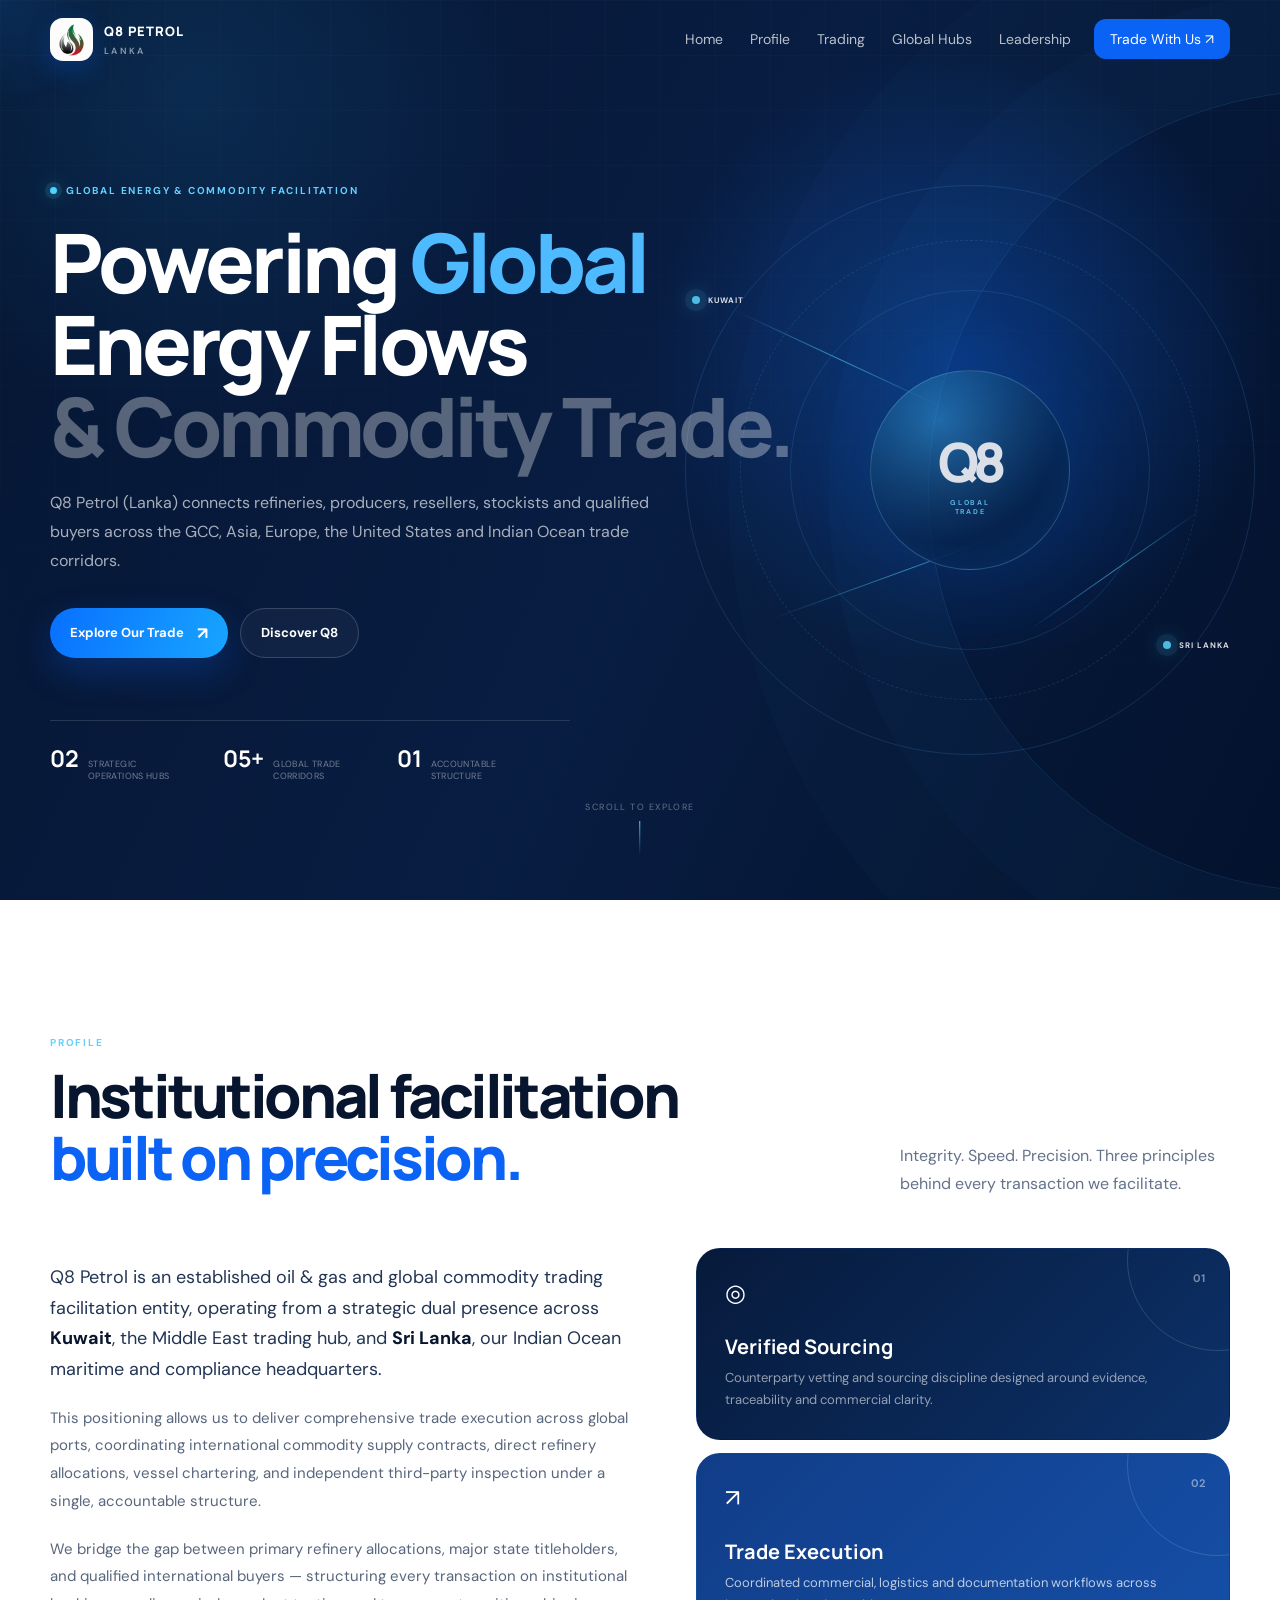
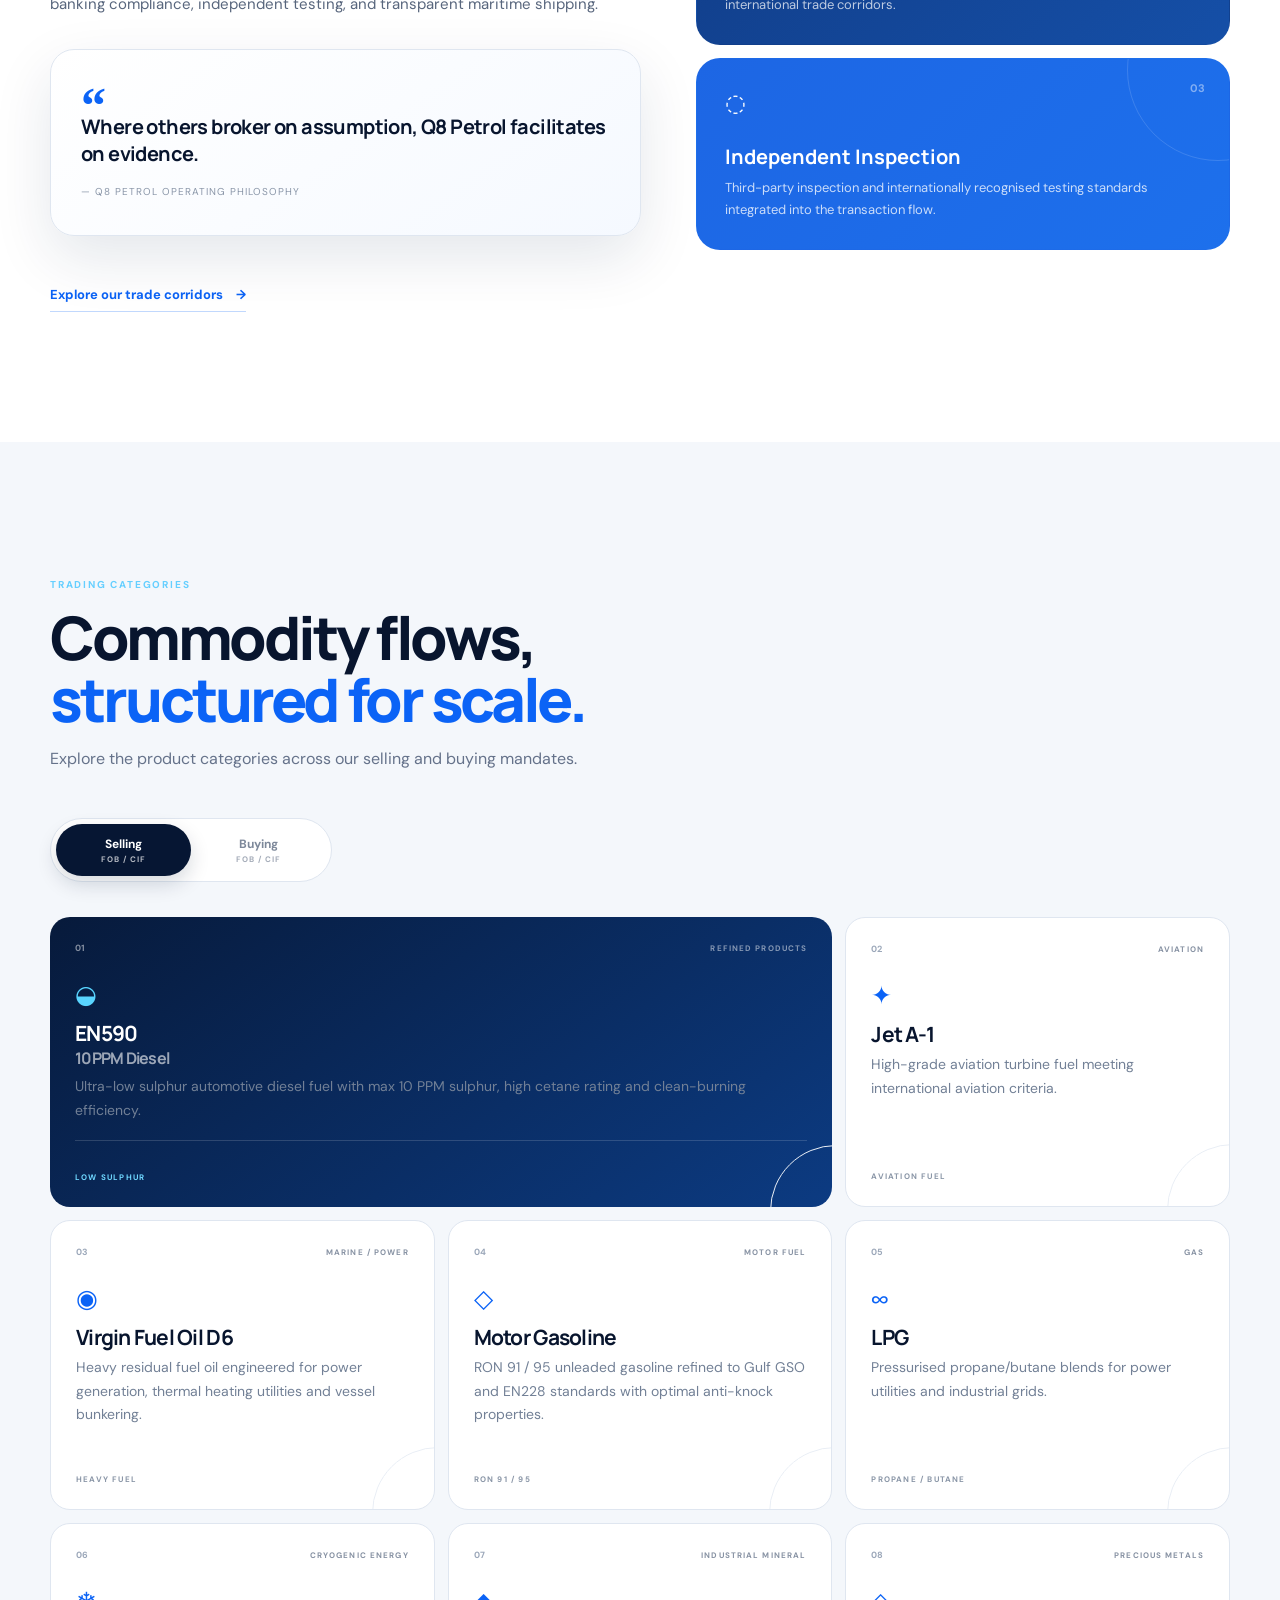
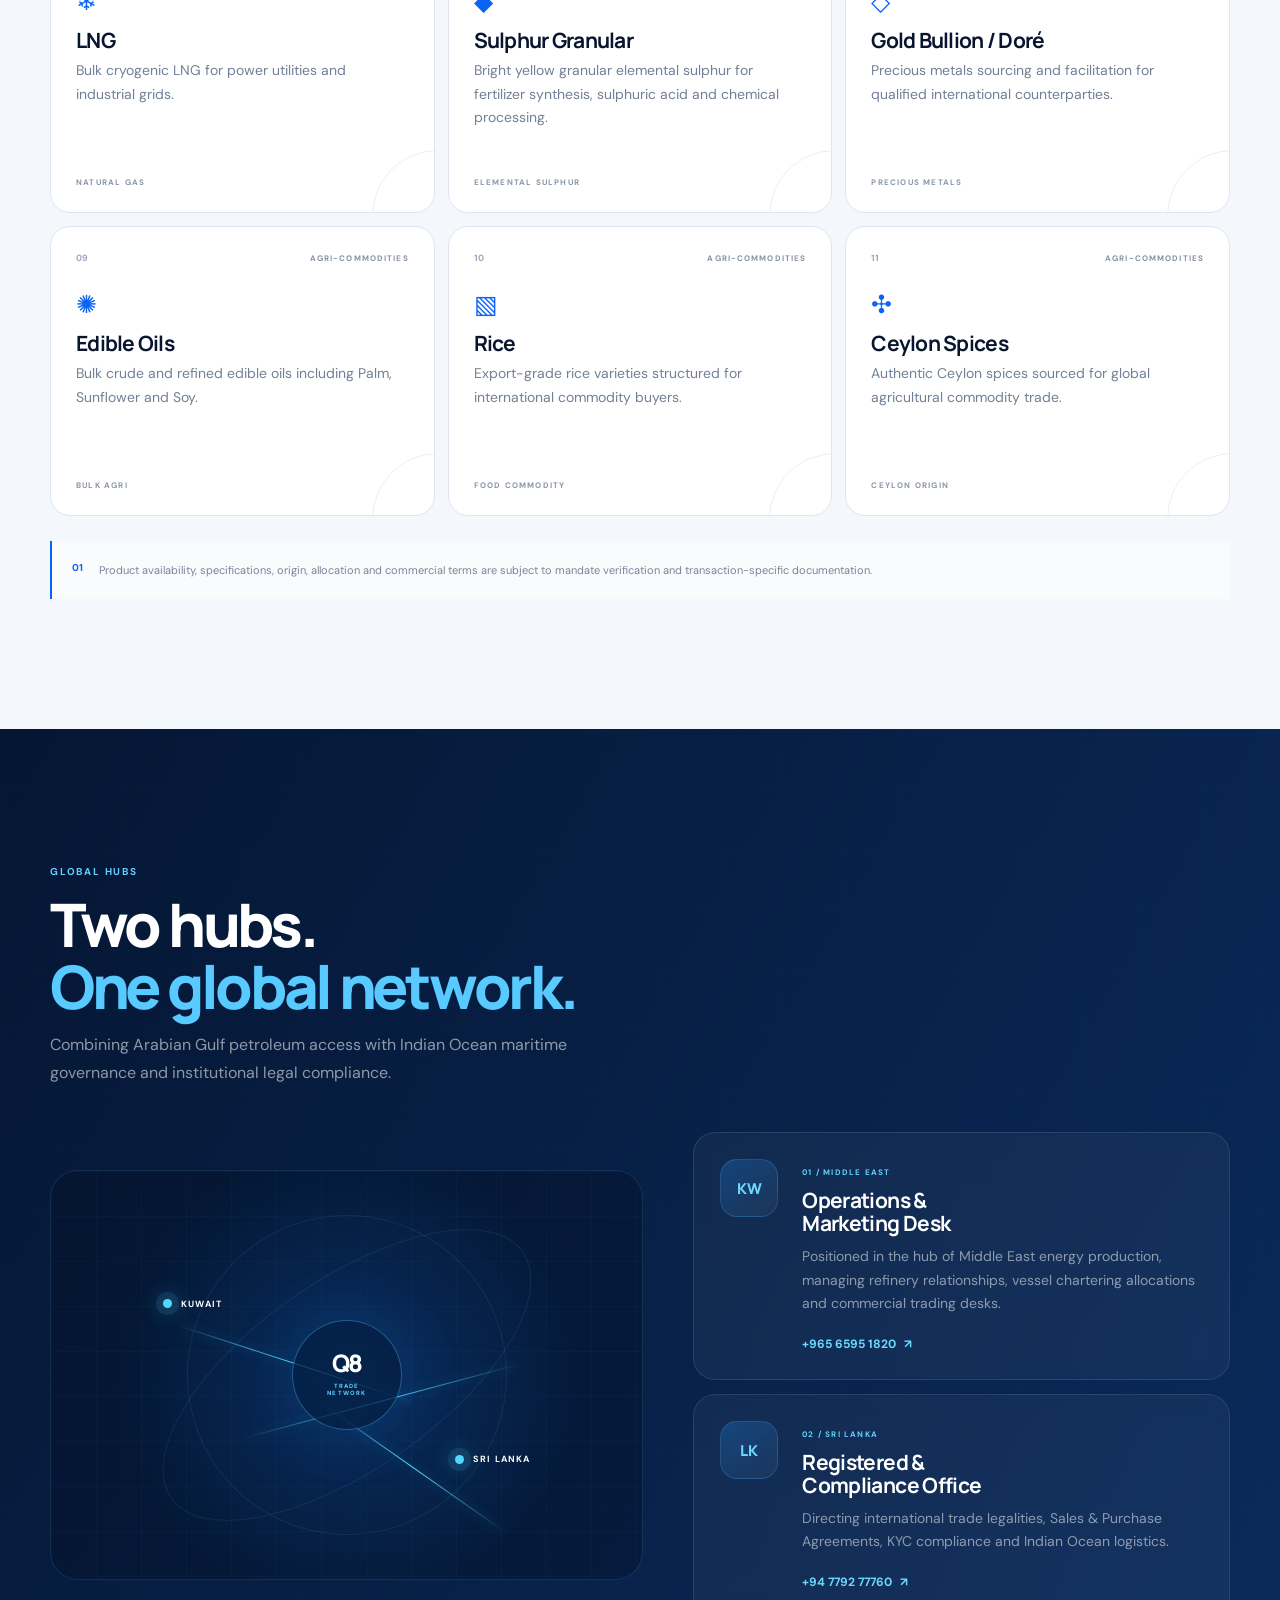
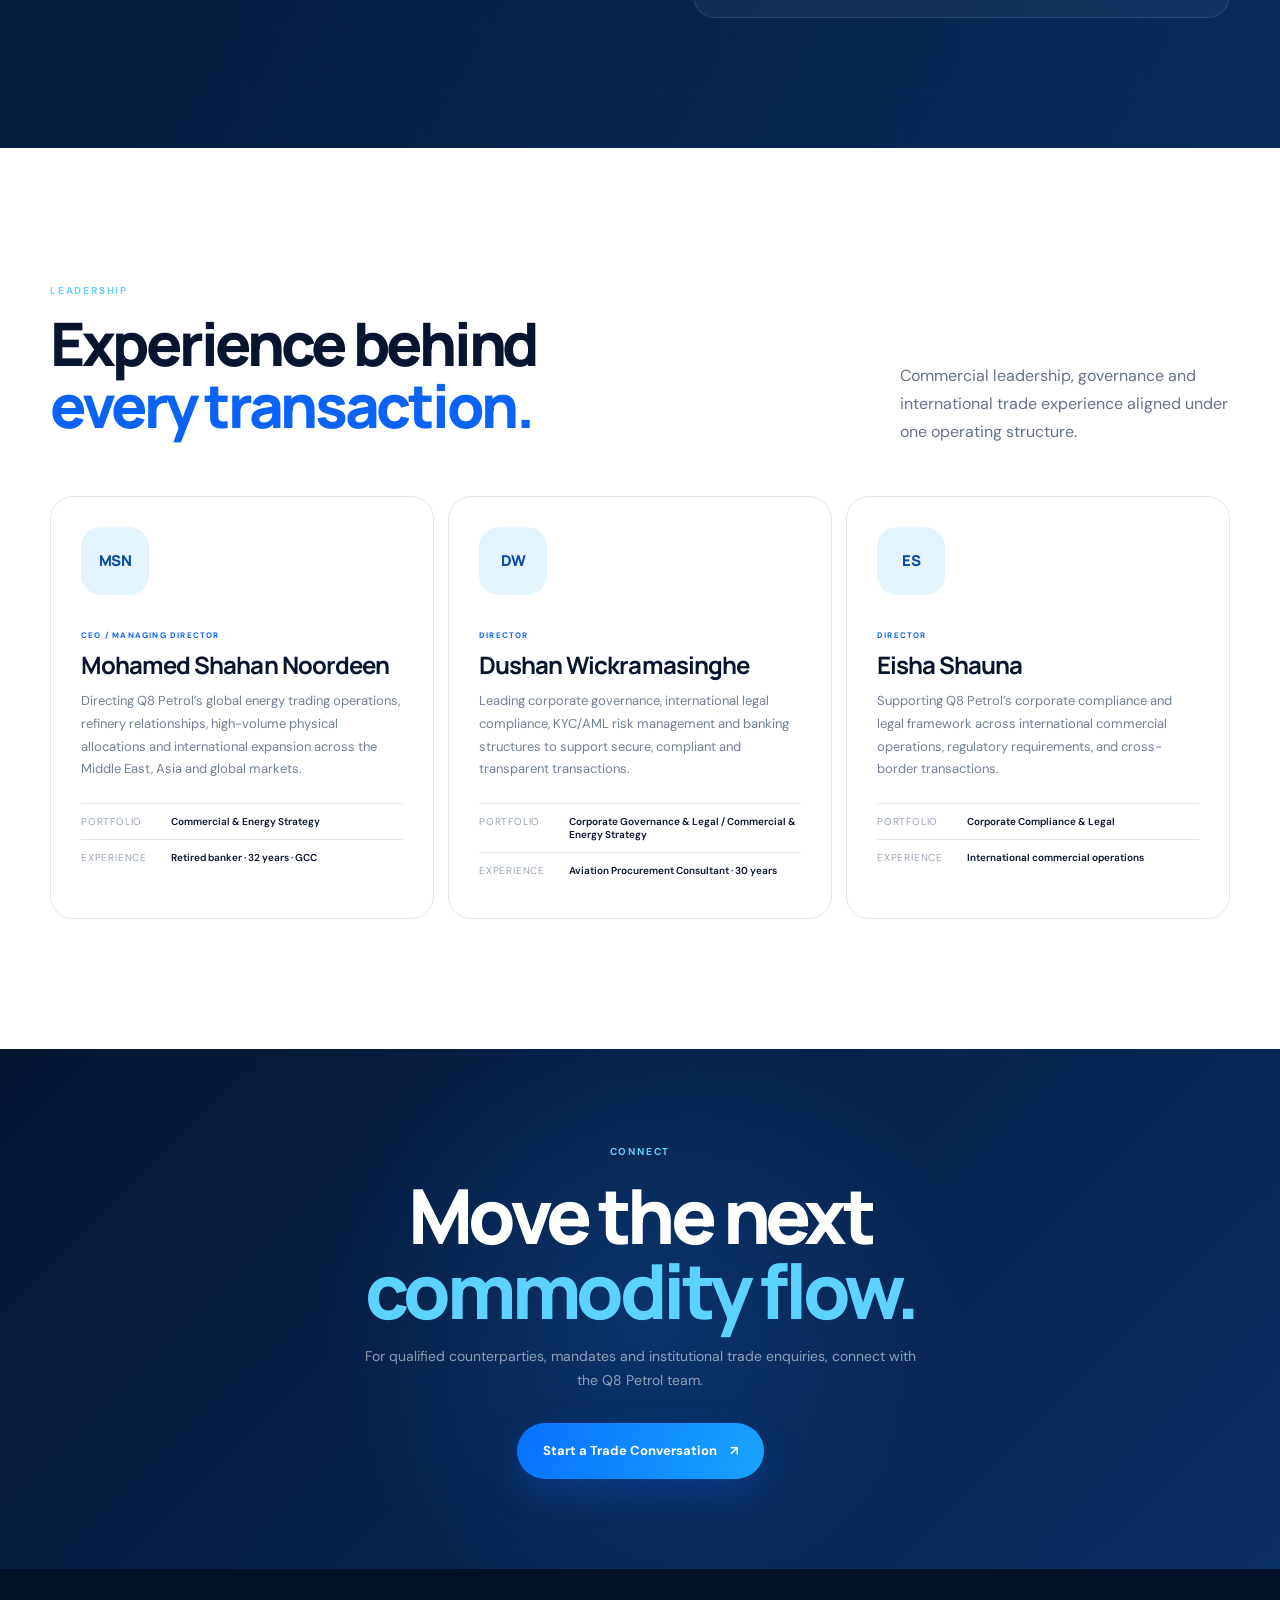
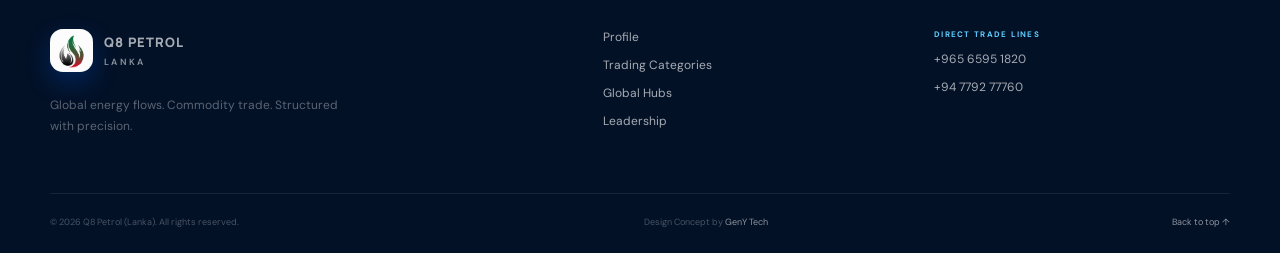
==== index.html @ e758cae4 "color changed to red, green and black" ====
<!doctype html>
<html lang="en">
  <head>
    <meta charset="UTF-8" />
    <meta name="viewport" content="width=device-width, initial-scale=1.0" />
    <meta name="theme-color" content="#071a3b" />
    <meta
      name="description"
      content="Q8 Petrol (Lanka) — global energy flows and commodity trade facilitation across the GCC, Asia, Europe, the United States and Indian Ocean trade corridors by GenY Tech Sri Lanka."
    />
    <title>Q8 Petrol (Lanka) | Global Energy & Commodity Trade</title>

    <link rel="icon" href="assets/favicon.svg" type="image/svg+xml" />
    <link rel="preconnect" href="https://fonts.googleapis.com" />
    <link rel="preconnect" href="https://fonts.gstatic.com" crossorigin />
    <link
      href="https://fonts.googleapis.com/css2?family=DM+Sans:wght@400;500;600;700&family=Manrope:wght@500;600;700;800&display=swap"
      rel="stylesheet"
    />

    <link rel="stylesheet" href="css/styles.css" />
  </head>

  <body>
    <div class="site-loader" aria-hidden="true">
      <div class="loader-mark">
        <span>Q8</span>
        <i></i>
      </div>
    </div>

    <div class="cursor-glow" aria-hidden="true"></div>
    <div class="scroll-progress" aria-hidden="true"></div>

    <header class="site-header" id="top">
      <div class="container nav-wrap">
        <a class="brand" href="#home" aria-label="Q8 Petrol home">
          <span class="brand-mark">
            <img src="assets/logo.png" alt="Q8 Petrol" />
          </span>

          <span class="brand-copy">
            <strong>Q8 PETROL</strong>
            <small>LANKA</small>
          </span>
        </a>

        <button
          class="nav-toggle"
          type="button"
          aria-label="Open navigation"
          aria-expanded="false"
        >
          <span></span><span></span><span></span>
        </button>

        <nav class="main-nav" aria-label="Primary navigation">
          <a href="#home">Home</a>
          <a href="#profile">Profile</a>
          <a href="#trading">Trading</a>
          <a href="#hubs">Global Hubs</a>
          <a href="#leadership">Leadership</a>
          <a class="nav-cta" href="#contact">Trade With Us <span>↗</span></a>
        </nav>
      </div>
    </header>

    <main>
      <!-- HERO -->
      <section class="hero section-dark" id="home">
        <div class="hero-grid"></div>
        <div class="hero-orb orb-one"></div>
        <div class="hero-orb orb-two"></div>

        <div class="container hero-content">
          <div class="eyebrow reveal">
            <span class="pulse-dot"></span>
            GLOBAL ENERGY & COMMODITY FACILITATION
          </div>

          <h1 class="hero-title reveal">
            Powering <span>Global</span><br />
            Energy Flows<br />
            <em>&amp; Commodity Trade.</em>
          </h1>

          <p class="hero-text reveal">
            Q8 Petrol (Lanka) connects refineries, producers, resellers,
            stockists and qualified buyers across the GCC, Asia, Europe, the
            United States and Indian Ocean trade corridors.
          </p>

          <div class="hero-actions reveal">
            <a href="#trading" class="btn btn-primary">
              Explore Our Trade
              <span class="btn-icon">↗</span>
            </a>
            <a href="#profile" class="btn btn-ghost">Discover Q8</a>
          </div>

          <div class="hero-metrics reveal">
            <div>
              <strong>02</strong>
              <span>Strategic<br />Operations Hubs</span>
            </div>
            <div>
              <strong>05+</strong>
              <span>Global Trade<br />Corridors</span>
            </div>
            <div>
              <strong>01</strong>
              <span>Accountable<br />Structure</span>
            </div>
          </div>
        </div>

        <div class="hero-visual" aria-hidden="true">
          <div class="energy-ring ring-a"></div>
          <div class="energy-ring ring-b"></div>
          <div class="energy-ring ring-c"></div>
          <div class="world-node node-kuwait"><span></span><b>KUWAIT</b></div>
          <div class="world-node node-lanka"><span></span><b>SRI LANKA</b></div>
          <div class="route-line route-one"></div>
          <div class="route-line route-two"></div>
          <div class="route-line route-three"></div>
          <div class="hero-core">
            <span>Q8</span>
            <small>GLOBAL<br />TRADE</small>
          </div>
        </div>

        <div class="hero-scroll">
          <span>Scroll to explore</span>
          <i></i>
        </div>
      </section>

      <!-- PROFILE -->
      <section class="profile section-light" id="profile">
        <div class="container">
          <div class="section-heading split-heading reveal">
            <div>
              <span class="section-kicker">PROFILE</span>
              <h2>
                Institutional facilitation<br /><span>built on precision.</span>
              </h2>
            </div>
            <p>
              Integrity. Speed. Precision. Three principles behind every
              transaction we facilitate.
            </p>
          </div>

          <div class="profile-layout">
            <div class="profile-copy reveal">
              <p class="lead-copy">
                Q8 Petrol is an established oil &amp; gas and global commodity
                trading facilitation entity, operating from a strategic dual
                presence across <strong>Kuwait</strong>, the Middle East trading
                hub, and <strong>Sri Lanka</strong>, our Indian Ocean maritime
                and compliance headquarters.
              </p>

              <p>
                This positioning allows us to deliver comprehensive trade
                execution across global ports, coordinating international
                commodity supply contracts, direct refinery allocations, vessel
                chartering, and independent third-party inspection under a
                single, accountable structure.
              </p>

              <p>
                We bridge the gap between primary refinery allocations, major
                state titleholders, and qualified international buyers —
                structuring every transaction on institutional banking
                compliance, independent testing, and transparent maritime
                shipping.
              </p>

              <div class="quote-card">
                <span class="quote-mark">“</span>
                <p>
                  Where others broker on assumption, Q8 Petrol facilitates on
                  evidence.
                </p>
                <small>— Q8 Petrol operating philosophy</small>
              </div>
            </div>

            <div class="profile-stack reveal">
              <div class="stack-card card-dark">
                <span class="stack-number">01</span>
                <div class="stack-icon">◎</div>
                <h3>Verified Sourcing</h3>
                <p>
                  Counterparty vetting and sourcing discipline designed around
                  evidence, traceability and commercial clarity.
                </p>
              </div>
              <div class="stack-card card-blue">
                <span class="stack-number">02</span>
                <div class="stack-icon">↗</div>
                <h3>Trade Execution</h3>
                <p>
                  Coordinated commercial, logistics and documentation workflows
                  across international trade corridors.
                </p>
              </div>
              <div class="stack-card card-blue-light">
                <span class="stack-number">03</span>
                <div class="stack-icon">◌</div>
                <h3>Independent Inspection</h3>
                <p>
                  Third-party inspection and internationally recognised testing
                  standards integrated into the transaction flow.
                </p>
              </div>
            </div>
          </div>

          <a href="#hubs" class="text-link reveal"
            >Explore our trade corridors <span>→</span></a
          >
        </div>
      </section>

      <!-- TRADING -->
      <section class="trading section-soft" id="trading">
        <div class="container">
          <div class="section-heading reveal">
            <span class="section-kicker">TRADING CATEGORIES</span>
            <h2>Commodity flows,<br /><span>structured for scale.</span></h2>
            <p>
              Explore the product categories across our selling and buying
              mandates.
            </p>
          </div>

          <div
            class="trade-switcher reveal"
            role="tablist"
            aria-label="Trading direction"
          >
            <button
              class="trade-tab active"
              data-tab="selling"
              role="tab"
              aria-selected="true"
            >
              Selling <span>FOB / CIF</span>
            </button>
            <button
              class="trade-tab"
              data-tab="buying"
              role="tab"
              aria-selected="false"
            >
              Buying <span>FOB / CIF</span>
            </button>
          </div>

          <div class="trade-panel active" id="selling" role="tabpanel">
            <div class="category-grid">
              <article class="commodity-card featured-card reveal">
                <div class="card-top">
                  <span class="commodity-index">01</span>
                  <span class="commodity-type">REFINED PRODUCTS</span>
                </div>
                <div class="commodity-symbol fuel-symbol">◒</div>
                <h3>EN590<br /><span>10PPM Diesel</span></h3>
                <p>
                  Ultra-low sulphur automotive diesel fuel with max 10 PPM
                  sulphur, high cetane rating and clean-burning efficiency.
                </p>
                <div class="card-line"></div>
                <span class="spec-tag">LOW SULPHUR</span>
              </article>

              <article class="commodity-card reveal">
                <div class="card-top">
                  <span class="commodity-index">02</span
                  ><span class="commodity-type">AVIATION</span>
                </div>
                <div class="commodity-symbol">✦</div>
                <h3>Jet A-1</h3>
                <p>
                  High-grade aviation turbine fuel meeting international
                  aviation criteria.
                </p>
                <span class="spec-tag">AVIATION FUEL</span>
              </article>

              <article class="commodity-card reveal">
                <div class="card-top">
                  <span class="commodity-index">03</span
                  ><span class="commodity-type">MARINE / POWER</span>
                </div>
                <div class="commodity-symbol">◉</div>
                <h3>Virgin Fuel Oil D6</h3>
                <p>
                  Heavy residual fuel oil engineered for power generation,
                  thermal heating utilities and vessel bunkering.
                </p>
                <span class="spec-tag">HEAVY FUEL</span>
              </article>

              <article class="commodity-card reveal">
                <div class="card-top">
                  <span class="commodity-index">04</span
                  ><span class="commodity-type">MOTOR FUEL</span>
                </div>
                <div class="commodity-symbol">◇</div>
                <h3>Motor Gasoline</h3>
                <p>
                  RON 91 / 95 unleaded gasoline refined to Gulf GSO and EN228
                  standards with optimal anti-knock properties.
                </p>
                <span class="spec-tag">RON 91 / 95</span>
              </article>

              <article class="commodity-card reveal">
                <div class="card-top">
                  <span class="commodity-index">05</span
                  ><span class="commodity-type">GAS</span>
                </div>
                <div class="commodity-symbol">∞</div>
                <h3>LPG</h3>
                <p>
                  Pressurised propane/butane blends for power utilities and
                  industrial grids.
                </p>
                <span class="spec-tag">PROPANE / BUTANE</span>
              </article>

              <article class="commodity-card reveal">
                <div class="card-top">
                  <span class="commodity-index">06</span
                  ><span class="commodity-type">CRYOGENIC ENERGY</span>
                </div>
                <div class="commodity-symbol">❄</div>
                <h3>LNG</h3>
                <p>
                  Bulk cryogenic LNG for power utilities and industrial grids.
                </p>
                <span class="spec-tag">NATURAL GAS</span>
              </article>

              <article class="commodity-card reveal">
                <div class="card-top">
                  <span class="commodity-index">07</span
                  ><span class="commodity-type">INDUSTRIAL MINERAL</span>
                </div>
                <div class="commodity-symbol">◆</div>
                <h3>Sulphur Granular</h3>
                <p>
                  Bright yellow granular elemental sulphur for fertilizer
                  synthesis, sulphuric acid and chemical processing.
                </p>
                <span class="spec-tag">ELEMENTAL SULPHUR</span>
              </article>

              <article class="commodity-card reveal">
                <div class="card-top">
                  <span class="commodity-index">08</span
                  ><span class="commodity-type">PRECIOUS METALS</span>
                </div>
                <div class="commodity-symbol">◇</div>
                <h3>Gold Bullion / Doré</h3>
                <p>
                  Precious metals sourcing and facilitation for qualified
                  international counterparties.
                </p>
                <span class="spec-tag">PRECIOUS METALS</span>
              </article>

              <article class="commodity-card reveal">
                <div class="card-top">
                  <span class="commodity-index">09</span
                  ><span class="commodity-type">AGRI-COMMODITIES</span>
                </div>
                <div class="commodity-symbol">✺</div>
                <h3>Edible Oils</h3>
                <p>
                  Bulk crude and refined edible oils including Palm, Sunflower
                  and Soy.
                </p>
                <span class="spec-tag">BULK AGRI</span>
              </article>

              <article class="commodity-card reveal">
                <div class="card-top">
                  <span class="commodity-index">10</span
                  ><span class="commodity-type">AGRI-COMMODITIES</span>
                </div>
                <div class="commodity-symbol">▧</div>
                <h3>Rice</h3>
                <p>
                  Export-grade rice varieties structured for international
                  commodity buyers.
                </p>
                <span class="spec-tag">FOOD COMMODITY</span>
              </article>

              <article class="commodity-card reveal">
                <div class="card-top">
                  <span class="commodity-index">11</span
                  ><span class="commodity-type">AGRI-COMMODITIES</span>
                </div>
                <div class="commodity-symbol">✣</div>
                <h3>Ceylon Spices</h3>
                <p>
                  Authentic Ceylon spices sourced for global agricultural
                  commodity trade.
                </p>
                <span class="spec-tag">CEYLON ORIGIN</span>
              </article>
            </div>
          </div>

          <div class="trade-panel" id="buying" role="tabpanel">
            <div class="buying-grid">
              <article class="buy-item reveal">
                <span>01</span><strong>Crude Oil</strong
                ><small>FOB / CIF</small>
              </article>
              <article class="buy-item reveal">
                <span>02</span><strong>EN590</strong
                ><small>10 / 50 / 500 / 5000 PPM</small>
              </article>
              <article class="buy-item reveal">
                <span>03</span><strong>Jet A-1</strong><small>FOB / CIF</small>
              </article>
              <article class="buy-item reveal">
                <span>04</span><strong>D2</strong><small>FOB / CIF</small>
              </article>
              <article class="buy-item reveal">
                <span>05</span><strong>D6</strong><small>FOB / CIF</small>
              </article>
              <article class="buy-item reveal">
                <span>06</span><strong>Urea 46%</strong
                ><small>Bulk / Fertilizer</small>
              </article>
              <article class="buy-item reveal">
                <span>07</span><strong>Sulfur Granular</strong
                ><small>Elemental Sulphur</small>
              </article>
            </div>
          </div>

          <div class="trade-note reveal">
            <span>01</span>
            <p>
              Product availability, specifications, origin, allocation and
              commercial terms are subject to mandate verification and
              transaction-specific documentation.
            </p>
          </div>
        </div>
      </section>

      <!-- HUBS -->
      <section class="hubs section-dark" id="hubs">
        <div class="hubs-bg"></div>
        <div class="container">
          <div class="section-heading light reveal">
            <span class="section-kicker">GLOBAL HUBS</span>
            <h2>Two hubs.<br /><span>One global network.</span></h2>
            <p>
              Combining Arabian Gulf petroleum access with Indian Ocean maritime
              governance and institutional legal compliance.
            </p>
          </div>

          <div class="hub-layout">
            <div
              class="hub-map reveal"
              aria-label="Illustrative trade corridor map"
            >
              <div class="map-grid"></div>
              <div class="map-orbit orbit-1"></div>
              <div class="map-orbit orbit-2"></div>
              <div class="map-route map-route-1"></div>
              <div class="map-route map-route-2"></div>
              <div class="map-route map-route-3"></div>
              <div class="hub-pin pin-kuwait"><i></i><span>Kuwait</span></div>
              <div class="hub-pin pin-lanka"><i></i><span>Sri Lanka</span></div>
              <div class="map-center">
                Q8<br /><small>TRADE<br />NETWORK</small>
              </div>
            </div>

            <div class="hub-list">
              <article class="hub-card reveal">
                <div class="hub-flag">KW</div>
                <div class="hub-card-content">
                  <span class="hub-label">01 / MIDDLE EAST</span>
                  <h3>Operations &amp;<br />Marketing Desk</h3>
                  <p>
                    Positioned in the hub of Middle East energy production,
                    managing refinery relationships, vessel chartering
                    allocations and commercial trading desks.
                  </p>
                  <a href="tel:+96565951820">+965 6595 1820 <span>↗</span></a>
                </div>
              </article>

              <article class="hub-card reveal">
                <div class="hub-flag">LK</div>
                <div class="hub-card-content">
                  <span class="hub-label">02 / SRI LANKA</span>
                  <h3>Registered &amp;<br />Compliance Office</h3>
                  <p>
                    Directing international trade legalities, Sales &amp;
                    Purchase Agreements, KYC compliance and Indian Ocean
                    logistics.
                  </p>
                  <a href="tel:+94779277760">+94 7792 77760 <span>↗</span></a>
                </div>
              </article>
            </div>
          </div>
        </div>
      </section>

      <!-- LEADERSHIP -->
      <section class="leadership section-light" id="leadership">
        <div class="container">
          <div class="section-heading split-heading reveal">
            <div>
              <span class="section-kicker">LEADERSHIP</span>
              <h2>Experience behind<br /><span>every transaction.</span></h2>
            </div>
            <p>
              Commercial leadership, governance and international trade
              experience aligned under one operating structure.
            </p>
          </div>

          <div class="leaders-grid">
            <article class="leader-card reveal">
              <div class="leader-avatar avatar-two">MSN</div>
              <div class="leader-body">
                <span class="leader-role">CEO / MANAGING DIRECTOR</span>
                <h3>Mohamed Shahan Noordeen</h3>
                <p>
                  Directing Q8 Petrol’s global energy trading operations,
                  refinery relationships, high-volume physical allocations and
                  international expansion across the Middle East, Asia and
                  global markets.
                </p>
                <div class="leader-meta">
                  <span>Portfolio</span
                  ><strong>Commercial &amp; Energy Strategy</strong>
                </div>
                <div class="leader-meta">
                  <span>Experience</span
                  ><strong>Retired banker · 32 years · GCC</strong>
                </div>
              </div>
            </article>

            <article class="leader-card reveal">
              <div class="leader-avatar avatar-two">DW</div>
              <div class="leader-body">
                <span class="leader-role">DIRECTOR</span>
                <h3>Dushan Wickramasinghe</h3>
                <p>
                  Leading corporate governance, international legal compliance,
                  KYC/AML risk management and banking structures to support
                  secure, compliant and transparent transactions.
                </p>
                <div class="leader-meta">
                  <span>Portfolio</span
                  ><strong
                    >Corporate Governance &amp; Legal / Commercial &amp; Energy
                    Strategy</strong
                  >
                </div>
                <div class="leader-meta">
                  <span>Experience</span
                  ><strong>Aviation Procurement Consultant · 30 years</strong>
                </div>
              </div>
            </article>

            <article class="leader-card reveal">
              <div class="leader-avatar avatar-two">ES</div>
              <div class="leader-body">
                <span class="leader-role">DIRECTOR</span>
                <h3>Eisha Shauna</h3>
                <p>
                  Supporting Q8 Petrol’s corporate compliance and legal
                  framework across international commercial operations,
                  regulatory requirements, and cross-border transactions.
                </p>
                <div class="leader-meta">
                  <span>Portfolio</span
                  ><strong>Corporate Compliance &amp; Legal</strong>
                </div>
                <div class="leader-meta">
                  <span>Experience</span
                  ><strong>International commercial operations</strong>
                </div>
              </div>
            </article>
          </div>
        </div>
      </section>

      <!-- CONTACT / CTA -->
      <section class="contact-cta section-dark" id="contact">
        <div class="cta-glow"></div>
        <div class="container cta-inner reveal">
          <span class="section-kicker">CONNECT</span>
          <h2>Move the next<br /><span>commodity flow.</span></h2>
          <p>
            For qualified counterparties, mandates and institutional trade
            enquiries, connect with the Q8 Petrol team.
          </p>
          <a href="mailto:trade@q8petrol.com" class="btn btn-primary btn-large"
            >Start a Trade Conversation <span>↗</span></a
          >
        </div>
      </section>
    </main>

    <footer class="site-footer">
      <div class="container footer-grid">
        <div class="footer-brand">
          <a class="brand" href="#home" aria-label="Q8 Petrol home">
            <span class="brand-mark">
              <img src="assets/logo.png" alt="Q8 Petrol" />
            </span>

            <span class="brand-copy">
              <strong>Q8 PETROL</strong>
              <small>LANKA</small>
            </span>
          </a>
          <p>
            Global energy flows. Commodity trade. Structured with precision.
          </p>
        </div>
        <div class="footer-links">
          <a href="#profile">Profile</a>
          <a href="#trading">Trading Categories</a>
          <a href="#hubs">Global Hubs</a>
          <a href="#leadership">Leadership</a>
        </div>
        <div class="footer-contact">
          <span>DIRECT TRADE LINES</span>
          <a href="tel:+96565951820">+965 6595 1820</a>
          <a href="tel:+94779277760">+94 7792 77760</a>
        </div>
      </div>
      <div class="container footer-bottom">
        <span
          >© <span id="year"></span> Q8 Petrol (Lanka). All rights
          reserved.</span
        ><span
          >Design Concept by
          <a href="https://www.genytechnologies.com/" target="_blank"
            >GenY Tech</a
          ></span
        >
        <a href="#top">Back to top ↑</a>
      </div>
    </footer>

    <script src="js/main.js"></script>
  </body>
</html>
---- css/styles.css ----
:root {
  --navy: #061633;
  --navy-2: #0a2450;
  --blue: #0b63f6;
  --blue-2: #19a0ff;
  --cyan: #56d7ff;
  --ink: #08152e;
  --muted: #65728a;
  --line: #dfe6f0;
  --soft: #f4f7fb;
  --white: #ffffff;
  --radius: 24px;
  --shadow: 0 22px 60px rgba(10, 35, 75, 0.11);
  --font-display: "Manrope", sans-serif;
  --font-body: "DM Sans", sans-serif;
}

* {
  box-sizing: border-box;
}
html {
  scroll-behavior: smooth;
}
body {
  margin: 0;
  color: var(--ink);
  background: var(--white);
  font-family: var(--font-body);
  overflow-x: hidden;
}
body.menu-open {
  overflow: hidden;
}
a {
  color: inherit;
  text-decoration: none;
}
button {
  font: inherit;
}
img {
  max-width: 100%;
  display: block;
}

::selection {
  background: rgba(11, 99, 246, 0.18);
  color: var(--navy);
}

.container {
  width: min(1180px, calc(100% - 40px));
  margin-inline: auto;
}

.site-loader {
  position: fixed;
  inset: 0;
  z-index: 9999;
  display: grid;
  place-items: center;
  background: var(--navy);
  transition:
    opacity 0.7s ease,
    visibility 0.7s ease;
}
.site-loader.is-hidden {
  opacity: 0;
  visibility: hidden;
  pointer-events: none;
}
.loader-mark {
  position: relative;
  width: 90px;
  height: 90px;
  display: grid;
  place-items: center;
}
.loader-mark span {
  font: 800 26px var(--font-display);
  color: white;
  letter-spacing: -0.08em;
}
.loader-mark i {
  position: absolute;
  inset: 0;
  border: 1px solid rgba(255, 255, 255, 0.18);
  border-top-color: var(--cyan);
  border-radius: 50%;
  animation: spin 1s linear infinite;
}
@keyframes spin {
  to {
    transform: rotate(360deg);
  }
}

.cursor-glow {
  position: fixed;
  width: 220px;
  height: 220px;
  border-radius: 50%;
  pointer-events: none;
  z-index: 2;
  opacity: 0;
  transform: translate(-50%, -50%);
  background: radial-gradient(
    circle,
    rgba(26, 142, 255, 0.13),
    transparent 68%
  );
  transition: opacity 0.3s ease;
}
.scroll-progress {
  position: fixed;
  top: 0;
  left: 0;
  width: 0;
  height: 3px;
  background: linear-gradient(90deg, var(--blue), var(--cyan));
  z-index: 1000;
}

.site-header {
  position: fixed;
  top: 0;
  left: 0;
  width: 100%;
  z-index: 100;
  color: white;
  transition:
    background 0.3s ease,
    box-shadow 0.3s ease,
    backdrop-filter 0.3s ease;
}
.site-header.scrolled {
  background: rgba(6, 22, 51, 0.84);
  backdrop-filter: blur(18px);
  box-shadow: 0 10px 40px rgba(0, 0, 0, 0.12);
}
.nav-wrap {
  min-height: 78px;
  display: flex;
  align-items: center;
  justify-content: space-between;
}
.brand {
  display: inline-flex;
  align-items: center;
  gap: 11px;
}
/* .brand-mark {
  display: grid;
  place-items: center;
  width: 43px;
  height: 43px;
  border-radius: 13px;
  color: white;
  font: 800 17px var(--font-display);
  letter-spacing: -0.08em;
  background: linear-gradient(145deg, #1689ff, #073a9a);
  box-shadow:
    inset 0 1px 0 rgba(255, 255, 255, 0.35),
    0 10px 25px rgba(0, 99, 246, 0.25);
} */

.brand-mark {
  width: 43px;
  height: 43px;
  display: grid;
  place-items: center;
  flex-shrink: 0;

  border-radius: 13px;
  overflow: hidden;

  /* background: linear-gradient(145deg, #1689ff, #073a9a); */
  background: #fcfcfd;
  box-shadow:
    inset 0 1px 0 rgba(255, 255, 255, 0.35),
    0 10px 25px rgba(0, 99, 246, 0.25);
}

.brand-mark img {
  width: 90%;
  height: 100%;
  display: block;
  object-fit: contain;
  padding: 6px;
}

.brand-copy {
  display: grid;
  line-height: 1;
  gap: 5px;
}
.brand-copy strong {
  font: 800 13px var(--font-display);
  letter-spacing: 0.08em;
}
.brand-copy small {
  color: rgba(255, 255, 255, 0.55);
  font: 600 9px var(--font-body);
  letter-spacing: 0.25em;
}

.nav-toggle {
  display: grid;
  gap: 5px;
  padding: 10px;
  border: 0;
  background: transparent;
  cursor: pointer;
}
.nav-toggle span {
  width: 24px;
  height: 2px;
  background: white;
  border-radius: 99px;
  transition:
    transform 0.25s ease,
    opacity 0.25s ease;
}
.nav-toggle.open span:nth-child(1) {
  transform: translateY(7px) rotate(45deg);
}
.nav-toggle.open span:nth-child(2) {
  opacity: 0;
}
.nav-toggle.open span:nth-child(3) {
  transform: translateY(-7px) rotate(-45deg);
}

.main-nav {
  position: fixed;
  top: 78px;
  left: 15px;
  right: 15px;
  padding: 20px;
  display: grid;
  gap: 4px;
  background: rgba(6, 22, 51, 0.97);
  border: 1px solid rgba(255, 255, 255, 0.1);
  border-radius: 20px;
  transform: translateY(-15px);
  opacity: 0;
  visibility: hidden;
  transition: 0.3s ease;
}
.main-nav.open {
  transform: translateY(0);
  opacity: 1;
  visibility: visible;
}
.main-nav a {
  padding: 13px 12px;
  border-radius: 12px;
  color: rgba(255, 255, 255, 0.72);
  font-size: 14px;
  transition: 0.2s ease;
}
.main-nav a:hover {
  color: white;
  background: rgba(255, 255, 255, 0.07);
}
.main-nav .nav-cta {
  margin-top: 7px;
  color: white;
  background: var(--blue);
  text-align: center;
}

.section-dark {
  color: white;
  background: var(--navy);
}
.section-light {
  background: white;
}
.section-soft {
  background: var(--soft);
}
section {
  position: relative;
  overflow: hidden;
}

.hero {
  min-height: 760px;
  padding: 150px 0 90px;
  display: flex;
  align-items: center;
  isolation: isolate;
}
.hero-grid {
  position: absolute;
  inset: 0;
  opacity: 0.55;
  background-image:
    linear-gradient(rgba(255, 255, 255, 0.035) 1px, transparent 1px),
    linear-gradient(90deg, rgba(255, 255, 255, 0.035) 1px, transparent 1px);
  background-size: 55px 55px;
  mask-image: linear-gradient(to bottom, black, transparent 90%);
}
.hero::before {
  content: "";
  position: absolute;
  inset: 0;
  background:
    radial-gradient(
      circle at 75% 40%,
      rgba(18, 113, 255, 0.34),
      transparent 28%
    ),
    radial-gradient(
      circle at 15% 10%,
      rgba(36, 181, 255, 0.12),
      transparent 25%
    ),
    linear-gradient(115deg, #061633 0%, #081d42 52%, #03122d 100%);
  z-index: -2;
}
.hero::after {
  content: "";
  position: absolute;
  width: 800px;
  height: 800px;
  right: -450px;
  top: 90px;
  border: 1px solid rgba(71, 173, 255, 0.15);
  border-radius: 50%;
  box-shadow:
    0 0 0 100px rgba(71, 173, 255, 0.025),
    0 0 0 200px rgba(71, 173, 255, 0.015);
  z-index: -1;
}
.hero-content {
  position: relative;
  z-index: 4;
}
.eyebrow,
.section-kicker {
  display: inline-flex;
  align-items: center;
  gap: 9px;
  color: #65cfff;
  font-size: 10px;
  font-weight: 700;
  letter-spacing: 0.18em;
}
.pulse-dot {
  width: 7px;
  height: 7px;
  border-radius: 50%;
  background: #4bd4ff;
  box-shadow:
    0 0 0 5px rgba(75, 212, 255, 0.12),
    0 0 20px rgba(75, 212, 255, 0.7);
  animation: pulse 2s infinite;
}
@keyframes pulse {
  50% {
    box-shadow:
      0 0 0 9px rgba(75, 212, 255, 0.02),
      0 0 24px rgba(75, 212, 255, 0.75);
  }
}

.hero-title {
  max-width: 760px;
  margin: 22px 0 22px;
  font: 800 clamp(42px, 9vw, 82px)/0.98 var(--font-display);
  letter-spacing: -0.045em;
  line-height: 1em;
}
.hero-title span {
  color: #4ebaff;
}
.hero-title em {
  color: rgba(255, 255, 255, 0.33);
  font-style: normal;
}
.hero-text {
  max-width: 650px;
  margin: 0;
  color: rgba(255, 255, 255, 0.65);
  font-size: 16px;
  line-height: 1.8;
}
.hero-actions {
  display: flex;
  flex-wrap: wrap;
  gap: 12px;
  margin-top: 32px;
}
.btn {
  min-height: 50px;
  display: inline-flex;
  align-items: center;
  justify-content: center;
  gap: 13px;
  padding: 0 20px;
  border-radius: 100px;
  font-size: 13px;
  font-weight: 700;
  transition:
    transform 0.25s ease,
    box-shadow 0.25s ease,
    background 0.25s ease;
}
.btn:hover {
  transform: translateY(-3px);
}
.btn-primary {
  color: white;
  background: linear-gradient(110deg, #0870ff, #18a5ff);
  box-shadow: 0 14px 35px rgba(11, 99, 246, 0.25);
}
.btn-primary:hover {
  box-shadow: 0 18px 45px rgba(11, 99, 246, 0.38);
}
.btn-icon {
  font-size: 17px;
}
.btn-ghost {
  color: white;
  border: 1px solid rgba(255, 255, 255, 0.17);
  background: rgba(255, 255, 255, 0.04);
}
.hero-metrics {
  display: grid;
  grid-template-columns: repeat(3, 1fr);
  max-width: 520px;
  margin-top: 62px;
  border-top: 1px solid rgba(255, 255, 255, 0.13);
  padding-top: 21px;
}
.hero-metrics div {
  display: flex;
  gap: 9px;
  align-items: baseline;
}
.hero-metrics strong {
  font: 700 23px var(--font-display);
}
.hero-metrics span {
  color: rgba(255, 255, 255, 0.43);
  font-size: 9px;
  line-height: 1.35;
  letter-spacing: 0.04em;
  text-transform: uppercase;
}

.hero-visual {
  position: absolute;
  width: 610px;
  height: 610px;
  right: -260px;
  top: 120px;
  z-index: 2;
  opacity: 0.75;
}
.hero-core {
  position: absolute;
  inset: 215px;
  border-radius: 50%;
  display: grid;
  place-content: center;
  text-align: center;
  background: radial-gradient(
    circle at 35% 25%,
    rgba(70, 196, 255, 0.45),
    rgba(6, 31, 70, 0.9) 62%
  );
  border: 1px solid rgba(113, 206, 255, 0.35);
  box-shadow:
    inset 0 0 60px rgba(22, 139, 255, 0.18),
    0 0 100px rgba(15, 111, 255, 0.15);
}
.hero-core span {
  font: 800 54px var(--font-display);
  letter-spacing: -0.1em;
}
.hero-core small {
  color: #65cfff;
  font: 700 7px/1.3 var(--font-body);
  letter-spacing: 0.24em;
}
.energy-ring {
  position: absolute;
  border: 1px solid rgba(89, 188, 255, 0.18);
  border-radius: 50%;
  animation: floatRing 10s linear infinite;
}
.ring-a {
  inset: 65px;
}
.ring-b {
  inset: 120px;
  transform: rotate(45deg);
  animation-duration: 14s;
  border-style: dashed;
}
.ring-c {
  inset: 170px;
  animation-duration: 18s;
}
@keyframes floatRing {
  to {
    transform: rotate(360deg);
  }
}
.world-node {
  position: absolute;
  display: flex;
  align-items: center;
  gap: 8px;
  color: white;
  font: 700 8px var(--font-body);
  letter-spacing: 0.13em;
}
.world-node span {
  width: 8px;
  height: 8px;
  border-radius: 50%;
  background: #5ad6ff;
  box-shadow:
    0 0 0 7px rgba(90, 214, 255, 0.09),
    0 0 20px #5ad6ff;
}
.node-kuwait {
  left: 72px;
  top: 175px;
}
.node-lanka {
  right: 90px;
  bottom: 170px;
}
.route-line {
  position: absolute;
  height: 1px;
  background: linear-gradient(
    90deg,
    transparent,
    rgba(91, 211, 255, 0.65),
    transparent
  );
  transform-origin: left center;
  animation: route 3s ease-in-out infinite;
}
.route-one {
  width: 230px;
  left: 115px;
  top: 190px;
  transform: rotate(25deg);
}
.route-two {
  width: 210px;
  right: 80px;
  bottom: 190px;
  transform: rotate(-35deg);
  animation-delay: 0.8s;
}
.route-three {
  width: 300px;
  left: 150px;
  bottom: 200px;
  transform: rotate(-20deg);
  animation-delay: 1.4s;
}
@keyframes route {
  50% {
    opacity: 0.25;
  }
}
.hero-scroll {
  position: absolute;
  bottom: 30px;
  left: 50%;
  transform: translateX(-50%);
  display: grid;
  justify-items: center;
  gap: 8px;
  color: rgba(255, 255, 255, 0.38);
  font-size: 9px;
  text-transform: uppercase;
  letter-spacing: 0.16em;
}
.hero-scroll i {
  width: 1px;
  height: 34px;
  background: linear-gradient(#5acfff, transparent);
}

.profile,
.trading,
.leadership {
  padding: 100px 0;
}
.section-heading {
  max-width: 720px;
  margin-bottom: 45px;
}
.section-heading h2 {
  margin: 14px 0;
  font: 800 clamp(35px, 7vw, 60px)/1.03 var(--font-display);
  letter-spacing: -0.055em;
}
.section-heading h2 span {
  color: var(--blue);
}
.section-heading p {
  max-width: 590px;
  margin: 0;
  color: var(--muted);
  line-height: 1.75;
}
.split-heading {
  display: flex;
  justify-content: space-between;
  gap: 35px;
  max-width: none;
  align-items: end;
}
.split-heading > p {
  max-width: 330px;
  padding-bottom: 5px;
}

.profile-layout {
  display: grid;
  gap: 55px;
}
.profile-copy {
  color: #58667d;
  font-size: 15px;
  line-height: 1.85;
}
.profile-copy p {
  margin: 0 0 20px;
}
.profile-copy .lead-copy {
  color: #233554;
  font-size: 18px;
  line-height: 1.7;
}
.profile-copy strong {
  color: var(--ink);
}
.quote-card {
  position: relative;
  margin-top: 30px;
  padding: 30px;
  border: 1px solid var(--line);
  border-radius: var(--radius);
  background: linear-gradient(145deg, #fff, #f5f9ff);
  box-shadow: var(--shadow);
}
.quote-mark {
  display: block;
  height: 25px;
  color: var(--blue);
  font:
    700 50px/1 Georgia,
    serif;
}
.quote-card p {
  margin: 8px 0 10px;
  color: var(--ink);
  font: 700 20px/1.35 var(--font-display);
  letter-spacing: -0.03em;
}
.quote-card small {
  color: #8a96a8;
  font-size: 10px;
  text-transform: uppercase;
  letter-spacing: 0.1em;
}

.profile-stack {
  display: grid;
  gap: 13px;
}
.stack-card {
  position: relative;
  min-height: 190px;
  padding: 28px;
  overflow: hidden;
  border-radius: var(--radius);
  border: 1px solid var(--line);
}
.stack-card::after {
  content: "";
  position: absolute;
  width: 180px;
  height: 180px;
  right: -80px;
  top: -80px;
  border: 1px solid rgba(255, 255, 255, 0.14);
  border-radius: 50%;
}
.stack-number {
  position: absolute;
  top: 22px;
  right: 24px;
  font: 700 11px var(--font-body);
  opacity: 0.45;
}
.stack-icon {
  font-size: 24px;
  margin-bottom: 25px;
}
.stack-card h3 {
  margin: 0 0 7px;
  font: 700 20px var(--font-display);
}
.stack-card p {
  max-width: 450px;
  margin: 0;
  font-size: 13px;
  line-height: 1.7;
}
.card-dark {
  color: white;
  background: linear-gradient(135deg, #071a3b, #0c3169);
  border-color: transparent;
}
.card-dark p {
  color: rgba(255, 255, 255, 0.57);
}
.card-blue {
  color: white;
  background: linear-gradient(135deg, #113d88, #154fa7);
  border-color: transparent;
}
.card-blue p {
  color: rgba(255, 255, 255, 0.72);
}

.card-blue-light {
  color: white;
  background: linear-gradient(135deg, #1d66e4, #1d70ec);
  border-color: transparent;
}
.card-blue-light p {
  color: rgba(255, 255, 255, 0.77);
}
.card-white {
  background: white;
}
.text-link {
  display: inline-flex;
  gap: 13px;
  align-items: center;
  margin-top: 36px;
  color: var(--blue);
  font-size: 13px;
  font-weight: 700;
  border-bottom: 1px solid rgba(11, 99, 246, 0.25);
  padding-bottom: 8px;
}
.text-link span {
  transition: transform 0.2s ease;
}
.text-link:hover span {
  transform: translateX(5px);
}

.trading {
  background: #f4f7fb;
}
.trade-switcher {
  display: flex;
  width: fit-content;
  margin-bottom: 35px;
  padding: 5px;
  border: 1px solid var(--line);
  border-radius: 100px;
  background: white;
}
.trade-tab {
  min-width: 135px;
  padding: 12px 18px;
  border: 0;
  border-radius: 100px;
  color: #7d889a;
  background: transparent;
  cursor: pointer;
  font-weight: 700;
  font-size: 12px;
  transition: 0.25s ease;
}
.trade-tab span {
  display: block;
  margin-top: 2px;
  font-size: 8px;
  letter-spacing: 0.12em;
  opacity: 0.7;
}
.trade-tab.active {
  color: white;
  background: var(--navy);
  box-shadow: 0 8px 20px rgba(6, 22, 51, 0.16);
}

.trade-panel {
  display: none;
}
.trade-panel.active {
  display: block;
  animation: panelIn 0.45s ease;
}
@keyframes panelIn {
  from {
    opacity: 0;
    transform: translateY(8px);
  }
  to {
    opacity: 1;
    transform: none;
  }
}

.category-grid {
  display: grid;
  grid-template-columns: repeat(2, 1fr);
  gap: 13px;
}
.commodity-card {
  position: relative;
  min-height: 260px;
  padding: 25px;
  display: flex;
  flex-direction: column;
  overflow: hidden;
  border: 1px solid var(--line);
  border-radius: 20px;
  background: white;
  transition:
    transform 0.3s ease,
    box-shadow 0.3s ease,
    border-color 0.3s ease;
}
.commodity-card:hover {
  transform: translateY(-6px);
  border-color: rgba(11, 99, 246, 0.2);
  box-shadow: 0 24px 55px rgba(10, 35, 75, 0.1);
}
.commodity-card::before {
  content: "";
  position: absolute;
  width: 130px;
  height: 130px;
  right: -70px;
  bottom: -70px;
  border: 1px solid #e9eef5;
  border-radius: 50%;
}
.featured-card {
  grid-column: span 2;
  color: white;
  background: linear-gradient(145deg, #071a3b, #0c3b82);
  border: 0;
}
.featured-card p {
  color: rgba(255, 255, 255, 0.62);
}
.featured-card .commodity-type,
.featured-card .commodity-index {
  color: rgba(255, 255, 255, 0.5);
}
.featured-card .card-line {
  background: rgba(255, 255, 255, 0.15);
}
.card-top {
  display: flex;
  justify-content: space-between;
  align-items: center;
}
.commodity-index {
  color: #9ba7b9;
  font-size: 9px;
  font-weight: 700;
}
.commodity-type {
  color: #8792a3;
  font-size: 8px;
  font-weight: 700;
  letter-spacing: 0.14em;
}
.commodity-symbol {
  margin-top: 24px;
  color: var(--blue);
  font-size: 25px;
}
.featured-card .commodity-symbol {
  color: #59d5ff;
}
.commodity-card h3 {
  margin: 11px 0 7px;
  font: 700 21px/1.1 var(--font-display);
  letter-spacing: -0.035em;
}
.commodity-card h3 span {
  opacity: 0.6;
  font-size: 16px;
}
.commodity-card p {
  margin: 0;
  color: #728096;
  font-size: 14px;
  line-height: 1.7;
}
.card-line {
  height: 1px;
  margin-top: auto;
  margin-bottom: 13px;
  background: var(--line);
}
.spec-tag {
  margin-top: auto;
  color: #8a96a7;
  font-size: 8px;
  font-weight: 700;
  letter-spacing: 0.15em;
}
.featured-card .spec-tag {
  color: #6fd8ff;
}
.buying-grid {
  display: grid;
  gap: 12px;
}
.buy-item {
  display: grid;
  grid-template-columns: 34px 1fr auto;
  align-items: center;
  gap: 12px;
  padding: 21px;
  border: 1px solid var(--line);
  border-radius: 18px;
  background: white;
  transition: 0.25s ease;
}
.buy-item:hover {
  transform: translateX(5px);
  border-color: rgba(11, 99, 246, 0.25);
  box-shadow: var(--shadow);
}
.buy-item span {
  color: #a1abba;
  font-size: 9px;
  font-weight: 700;
}
.buy-item strong {
  font: 700 16px var(--font-display);
}
.buy-item small {
  color: #8995a7;
  font-size: 9px;
  text-align: right;
}
.trade-note {
  display: flex;
  gap: 16px;
  align-items: flex-start;
  margin-top: 25px;
  padding: 20px;
  border-left: 2px solid var(--blue);
  color: #788499;
  background: rgba(255, 255, 255, 0.6);
}
.trade-note span {
  color: var(--blue);
  font: 700 10px var(--font-body);
}
.trade-note p {
  margin: 0;
  font-size: 11px;
  line-height: 1.65;
}

.hubs {
  padding: 100px 0;
  background: linear-gradient(120deg, #051633, #0a2b5c);
}
.hubs-bg {
  position: absolute;
  inset: 0;
  opacity: 0.25;
  background-image:
    linear-gradient(rgba(89, 194, 255, 0.05) 1px, transparent 1px),
    linear-gradient(90deg, rgba(89, 194, 255, 0.05) 1px, transparent 1px);
  background-size: 60px 60px;
}
.section-heading.light h2 {
  color: white;
}
.section-heading.light h2 span {
  color: #58caff;
}
.section-heading.light p {
  color: rgba(255, 255, 255, 0.55);
}
.hub-layout {
  display: grid;
  gap: 50px;
  align-items: center;
}
.hub-map {
  position: relative;
  min-height: 410px;
  overflow: hidden;
  border: 1px solid rgba(116, 207, 255, 0.13);
  border-radius: 28px;
  background: radial-gradient(
    circle at center,
    rgba(20, 113, 215, 0.2),
    rgba(2, 16, 37, 0.4) 65%
  );
}
.map-grid {
  position: absolute;
  inset: 0;
  opacity: 0.45;
  background-image:
    linear-gradient(rgba(97, 199, 255, 0.08) 1px, transparent 1px),
    linear-gradient(90deg, rgba(97, 199, 255, 0.08) 1px, transparent 1px);
  background-size: 45px 45px;
}
.map-orbit {
  position: absolute;
  border: 1px solid rgba(95, 204, 255, 0.1);
  border-radius: 50%;
}
.orbit-1 {
  width: 320px;
  height: 320px;
  left: 50%;
  top: 50%;
  transform: translate(-50%, -50%) rotate(25deg);
}
.orbit-2 {
  width: 190px;
  height: 430px;
  left: 50%;
  top: 50%;
  transform: translate(-50%, -50%) rotate(55deg);
}
.map-route {
  position: absolute;
  height: 1px;
  transform-origin: left center;
  background: linear-gradient(
    90deg,
    rgba(74, 211, 255, 0.05),
    #55d6ff,
    rgba(74, 211, 255, 0.05)
  );
  box-shadow: 0 0 13px rgba(74, 211, 255, 0.45);
}
.map-route-1 {
  width: 240px;
  left: 22%;
  top: 38%;
  transform: rotate(18deg);
}
.map-route-2 {
  width: 220px;
  left: 46%;
  top: 57%;
  transform: rotate(35deg);
}
.map-route-3 {
  width: 280px;
  left: 33%;
  top: 65%;
  transform: rotate(-15deg);
}
.hub-pin {
  position: absolute;
  display: flex;
  align-items: center;
  gap: 9px;
  color: white;
  font-size: 9px;
  font-weight: 700;
  letter-spacing: 0.12em;
  text-transform: uppercase;
}
.hub-pin i {
  width: 9px;
  height: 9px;
  border-radius: 50%;
  background: #53d6ff;
  box-shadow:
    0 0 0 7px rgba(83, 214, 255, 0.1),
    0 0 22px #53d6ff;
}
.pin-kuwait {
  left: 19%;
  top: 31%;
}
.pin-lanka {
  right: 19%;
  bottom: 28%;
}
.map-center {
  position: absolute;
  left: 50%;
  top: 50%;
  width: 110px;
  height: 110px;
  display: grid;
  place-content: center;
  text-align: center;
  transform: translate(-50%, -50%);
  border: 1px solid rgba(90, 207, 255, 0.35);
  border-radius: 50%;
  color: white;
  background: rgba(5, 31, 69, 0.75);
  box-shadow: 0 0 70px rgba(23, 145, 255, 0.16);
  font: 800 24px/0.85 var(--font-display);
  letter-spacing: -0.08em;
}
.map-center small {
  margin-top: 9px;
  color: #5fd4ff;
  font: 700 6px/1.25 var(--font-body);
  letter-spacing: 0.18em;
}

.hub-list {
  display: grid;
  gap: 14px;
}
.hub-card {
  display: grid;
  grid-template-columns: 62px 1fr;
  gap: 20px;
  padding: 26px;
  border: 1px solid rgba(255, 255, 255, 0.1);
  border-radius: 22px;
  background: rgba(255, 255, 255, 0.045);
  backdrop-filter: blur(10px);
  transition: 0.3s ease;
}
.hub-card:hover {
  transform: translateY(-4px);
  background: rgba(255, 255, 255, 0.07);
  border-color: rgba(100, 205, 255, 0.24);
}
.hub-flag {
  width: 58px;
  height: 58px;
  display: grid;
  place-items: center;
  border-radius: 17px;
  color: #6dd9ff;
  font: 800 15px var(--font-display);
  background: linear-gradient(
    145deg,
    rgba(30, 149, 255, 0.25),
    rgba(255, 255, 255, 0.04)
  );
  border: 1px solid rgba(93, 203, 255, 0.18);
}
.hub-label {
  color: #5fd4ff;
  font-size: 8px;
  font-weight: 700;
  letter-spacing: 0.15em;
}
.hub-card h3 {
  margin: 9px 0 10px;
  color: white;
  font: 700 21px/1.08 var(--font-display);
  letter-spacing: -0.03em;
}
.hub-card p {
  margin: 0 0 16px;
  color: rgba(255, 255, 255, 0.52);
  font-size: 14px;
  line-height: 1.7;
}
.hub-card a {
  color: #6dd9ff;
  font-size: 12px;
  font-weight: 700;
}
.hub-card a span {
  margin-left: 5px;
}

.leaders-grid {
  display: grid;
  gap: 14px;
}
.leader-card {
  position: relative;
  overflow: hidden;
  padding: 25px;
  border: 1px solid var(--line);
  border-radius: 23px;
  background: white;
  transition: 0.3s ease;
}
.leader-card:hover {
  transform: translateY(-5px);
  box-shadow: var(--shadow);
}
.leader-feature {
  background: linear-gradient(145deg, #071a3b, #0b326e);
  color: white;
  border-color: transparent;
}
.leader-avatar {
  width: 68px;
  height: 68px;
  display: grid;
  place-items: center;
  margin-bottom: 27px;
  border-radius: 20px;
  font: 800 15px var(--font-display);
  letter-spacing: -0.05em;
}
.avatar-one {
  color: white;
  background: linear-gradient(135deg, #0a7cff, #56cfff);
}
.avatar-two {
  color: #0a4ca2;
  background: #e4f4ff;
}
.avatar-three {
  color: #0a4ca2;
  background: #eaf2ff;
}
.leader-role {
  color: var(--blue);
  font-size: 8px;
  font-weight: 700;
  letter-spacing: 0.15em;
}
.leader-feature .leader-role {
  color: #63d5ff;
}
.leader-body h3 {
  margin: 9px 0 12px;
  font: 700 24px/1.1 var(--font-display);
  letter-spacing: -0.04em;
}
.leader-body p {
  margin: 0 0 22px;
  color: #718096;
  font-size: 13px;
  line-height: 1.75;
}
.leader-feature .leader-body p {
  color: rgba(255, 255, 255, 0.58);
}
.leader-meta {
  display: grid;
  grid-template-columns: 80px 1fr;
  gap: 10px;
  padding: 11px 0;
  border-top: 1px solid var(--line);
  font-size: 10px;
}
.leader-feature .leader-meta {
  border-color: rgba(255, 255, 255, 0.1);
}
.leader-meta span {
  color: #9aa5b5;
  text-transform: uppercase;
  letter-spacing: 0.08em;
}
.leader-meta strong {
  font-weight: 600;
}
.leader-feature .leader-meta strong {
  color: rgba(255, 255, 255, 0.78);
}

.contact-cta {
  min-height: 520px;
  display: grid;
  place-items: center;
  text-align: center;
  padding: 90px 0;
  background: linear-gradient(135deg, #061633, #0a2e66);
}
.cta-glow {
  position: absolute;
  width: 700px;
  height: 700px;
  left: 50%;
  top: 50%;
  transform: translate(-50%, -50%);
  background: radial-gradient(
    circle,
    rgba(17, 130, 255, 0.18),
    transparent 65%
  );
}
.cta-inner {
  position: relative;
  z-index: 1;
}
.cta-inner .section-kicker {
  justify-content: center;
}
.cta-inner h2 {
  margin: 18px 0;
  color: white;
  font: 800 clamp(43px, 9vw, 76px)/0.98 var(--font-display);
  letter-spacing: -0.06em;
}
.cta-inner h2 span {
  color: #5ed2ff;
}
.cta-inner p {
  max-width: 560px;
  margin: 0 auto 30px;
  color: rgba(255, 255, 255, 0.55);
  line-height: 1.7;
  font-size: 14px;
}
.btn-large {
  min-height: 56px;
  padding-inline: 26px;
}

.site-footer {
  color: rgba(255, 255, 255, 0.65);
  background: #031127;
  padding: 60px 0 25px;
}
.footer-grid {
  display: grid;
  gap: 35px;
  padding-bottom: 45px;
}
.footer-brand p {
  max-width: 300px;
  margin-top: 18px;
  color: rgba(255, 255, 255, 0.35);
  font-size: 12px;
  line-height: 1.7;
}
.footer-links,
.footer-contact {
  display: grid;
  gap: 12px;
  align-content: start;
}
.footer-links a,
.footer-contact a {
  font-size: 12px;
  transition: 0.2s;
}
.footer-links a:hover,
.footer-contact a:hover {
  color: #61d4ff;
}
.footer-contact span {
  color: #5fcfff;
  font-size: 8px;
  font-weight: 700;
  letter-spacing: 0.16em;
}
.footer-bottom {
  display: flex;
  justify-content: space-between;
  gap: 20px;
  padding-top: 22px;
  border-top: 1px solid rgba(255, 255, 255, 0.08);
  color: rgba(255, 255, 255, 0.28);
  font-size: 9px;
}
.footer-bottom a {
  color: rgba(255, 255, 255, 0.55);
}

.reveal {
  opacity: 0;
  transform: translateY(22px);
  transition:
    opacity 0.7s ease,
    transform 0.7s cubic-bezier(0.2, 0.75, 0.2, 1);
}
.reveal.is-visible {
  opacity: 1;
  transform: none;
}

@media (min-width: 700px) {
  .container {
    width: min(1180px, calc(100% - 70px));
  }
  .hero {
    min-height: 850px;
  }
  .hero-visual {
    right: -130px;
    width: 700px;
    height: 700px;
  }
  .hero-core {
    inset: 250px;
  }
  .profile-layout {
    grid-template-columns: 1.05fr 0.95fr;
    align-items: center;
  }
  .category-grid {
    grid-template-columns: repeat(3, 1fr);
  }
  .featured-card {
    grid-column: span 2;
  }
  .hub-layout {
    grid-template-columns: 1.05fr 0.95fr;
  }
  .leaders-grid {
    grid-template-columns: 0.9fr 0.9fr 0.9fr;
  }
  .leader-feature {
    min-height: 520px;
  }
  .footer-grid {
    grid-template-columns: 1.4fr 0.8fr 0.8fr;
  }
}

@media (min-width: 980px) {
  .nav-toggle {
    display: none;
  }
  .main-nav {
    position: static;
    padding: 0;
    display: flex;
    align-items: center;
    gap: 3px;
    background: transparent;
    border: 0;
    transform: none;
    opacity: 1;
    visibility: visible;
  }
  .main-nav a {
    padding: 9px 12px;
    font-size: 14px;
  }
  .main-nav .nav-cta {
    margin: 0 0 0 8px;
    padding: 11px 16px;
  }
  .hero {
    min-height: 900px;
  }
  .hero-visual {
    right: -40px;
    top: 120px;
    opacity: 0.85;
  }
  .hero-content {
    padding-right: 300px;
  }
  .hero-scroll {
    bottom: 45px;
  }
  .profile,
  .trading,
  .leadership,
  .hubs {
    padding: 130px 0;
  }
  .commodity-card {
    min-height: 290px;
  }
  .leader-card {
    padding: 30px;
  }
}

@media (pointer: fine) {
  .cursor-glow {
    opacity: 1;
  }
}

@media (prefers-reduced-motion: reduce) {
  html {
    scroll-behavior: auto;
  }
  *,
  *::before,
  *::after {
    animation-duration: 0.01ms !important;
    transition-duration: 0.01ms !important;
  }
  .reveal {
    opacity: 1;
    transform: none;
  }
}
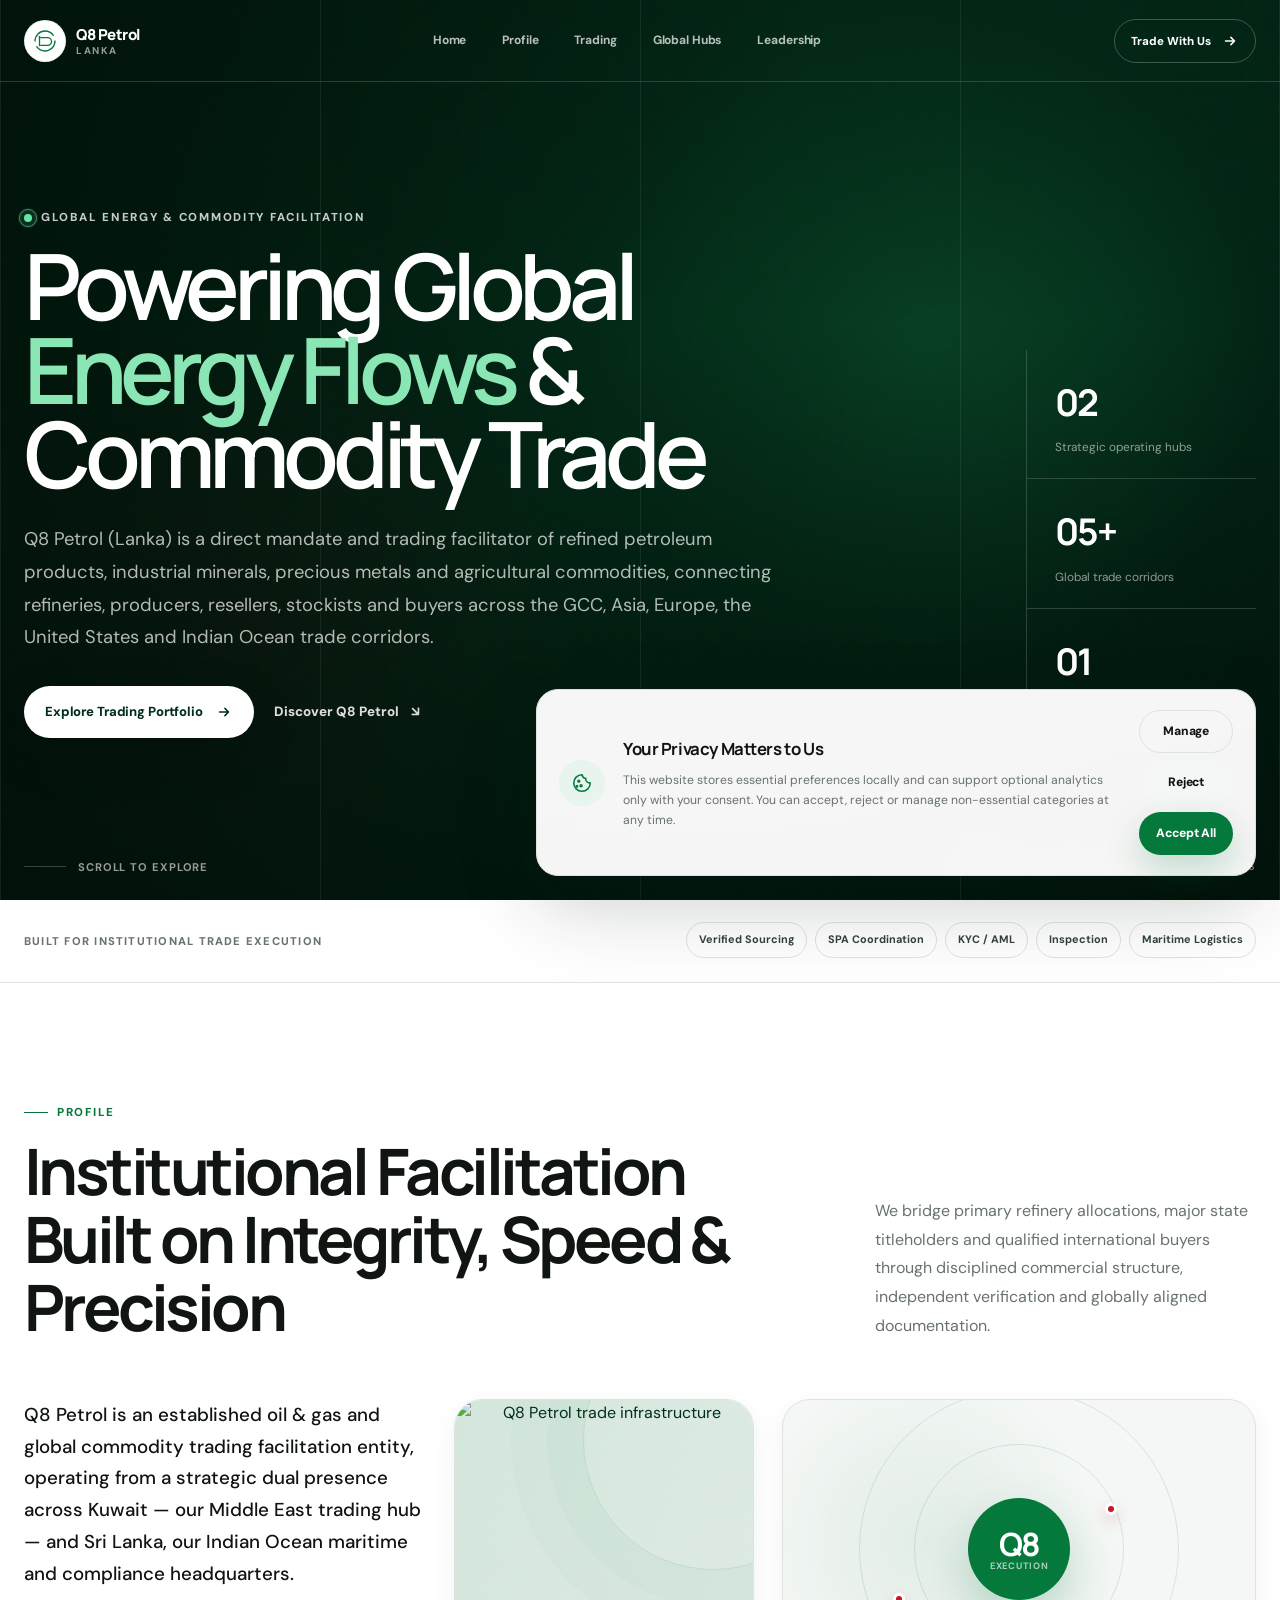
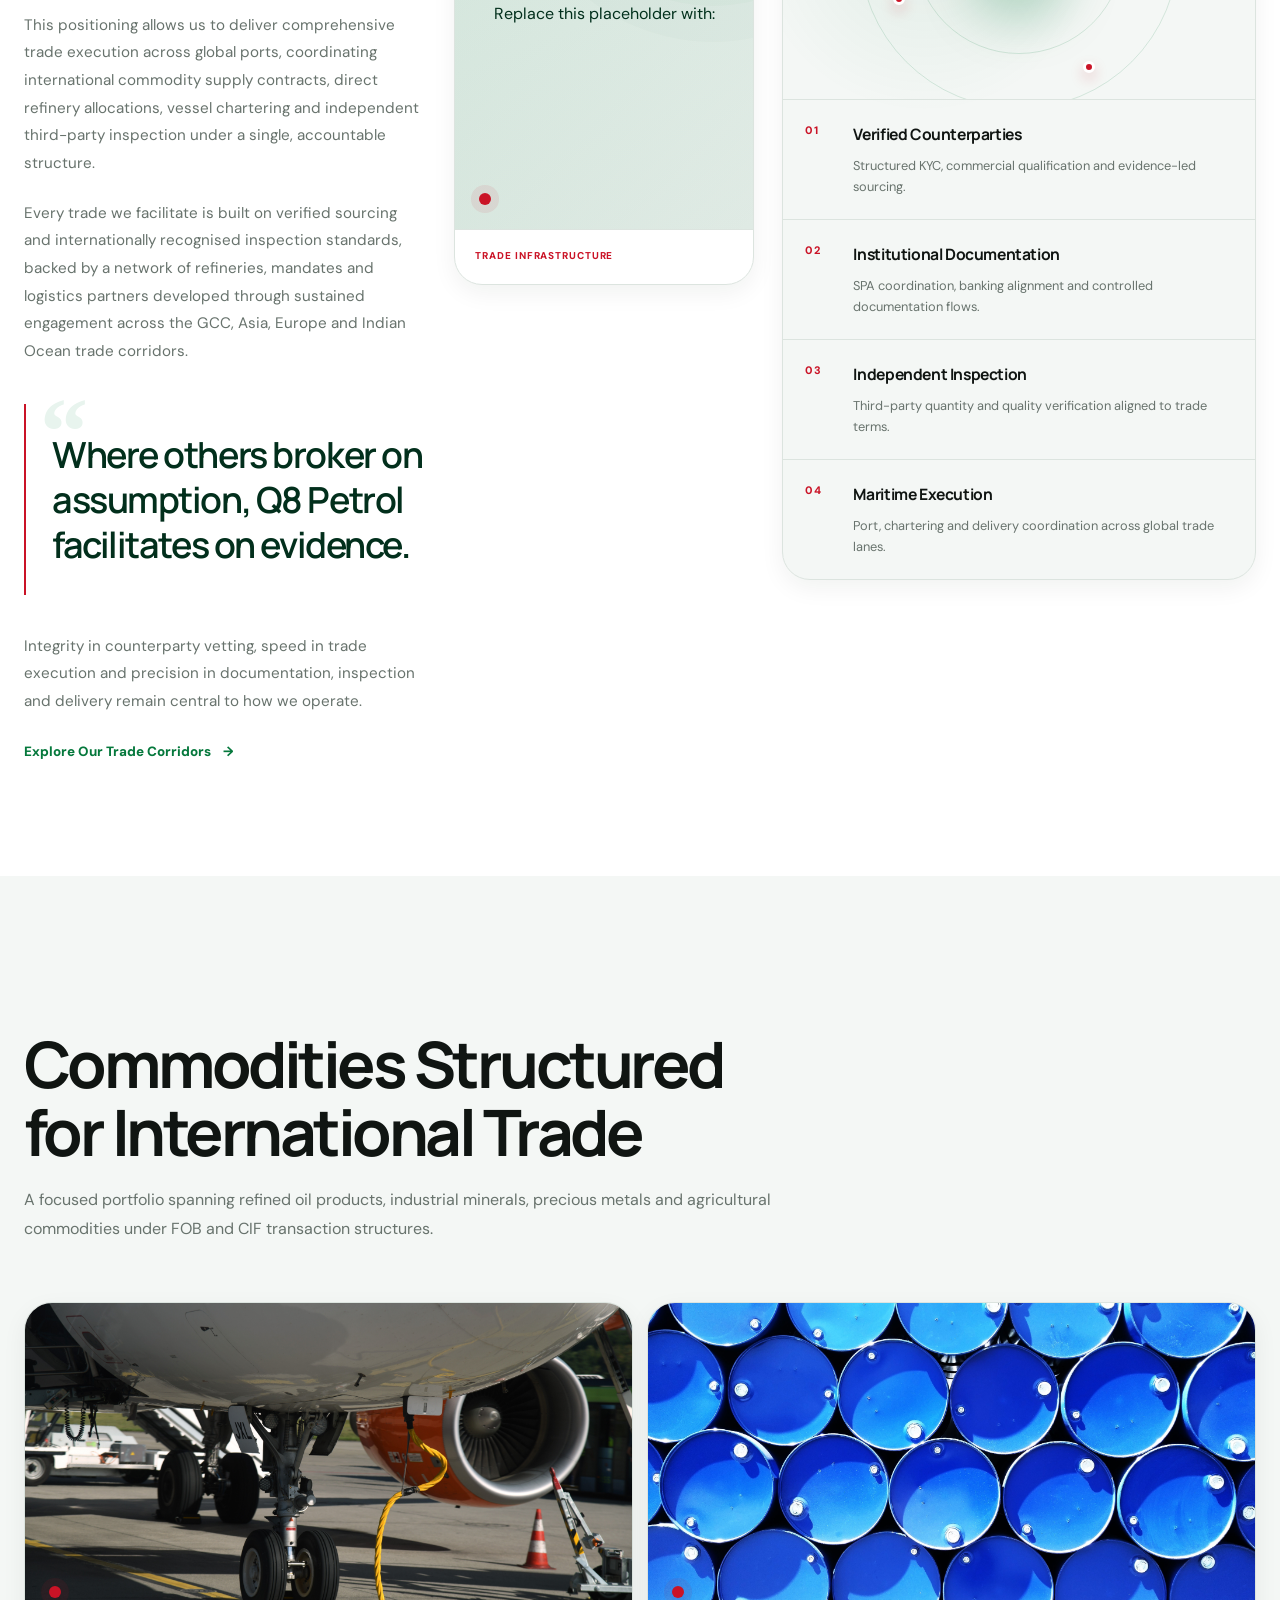
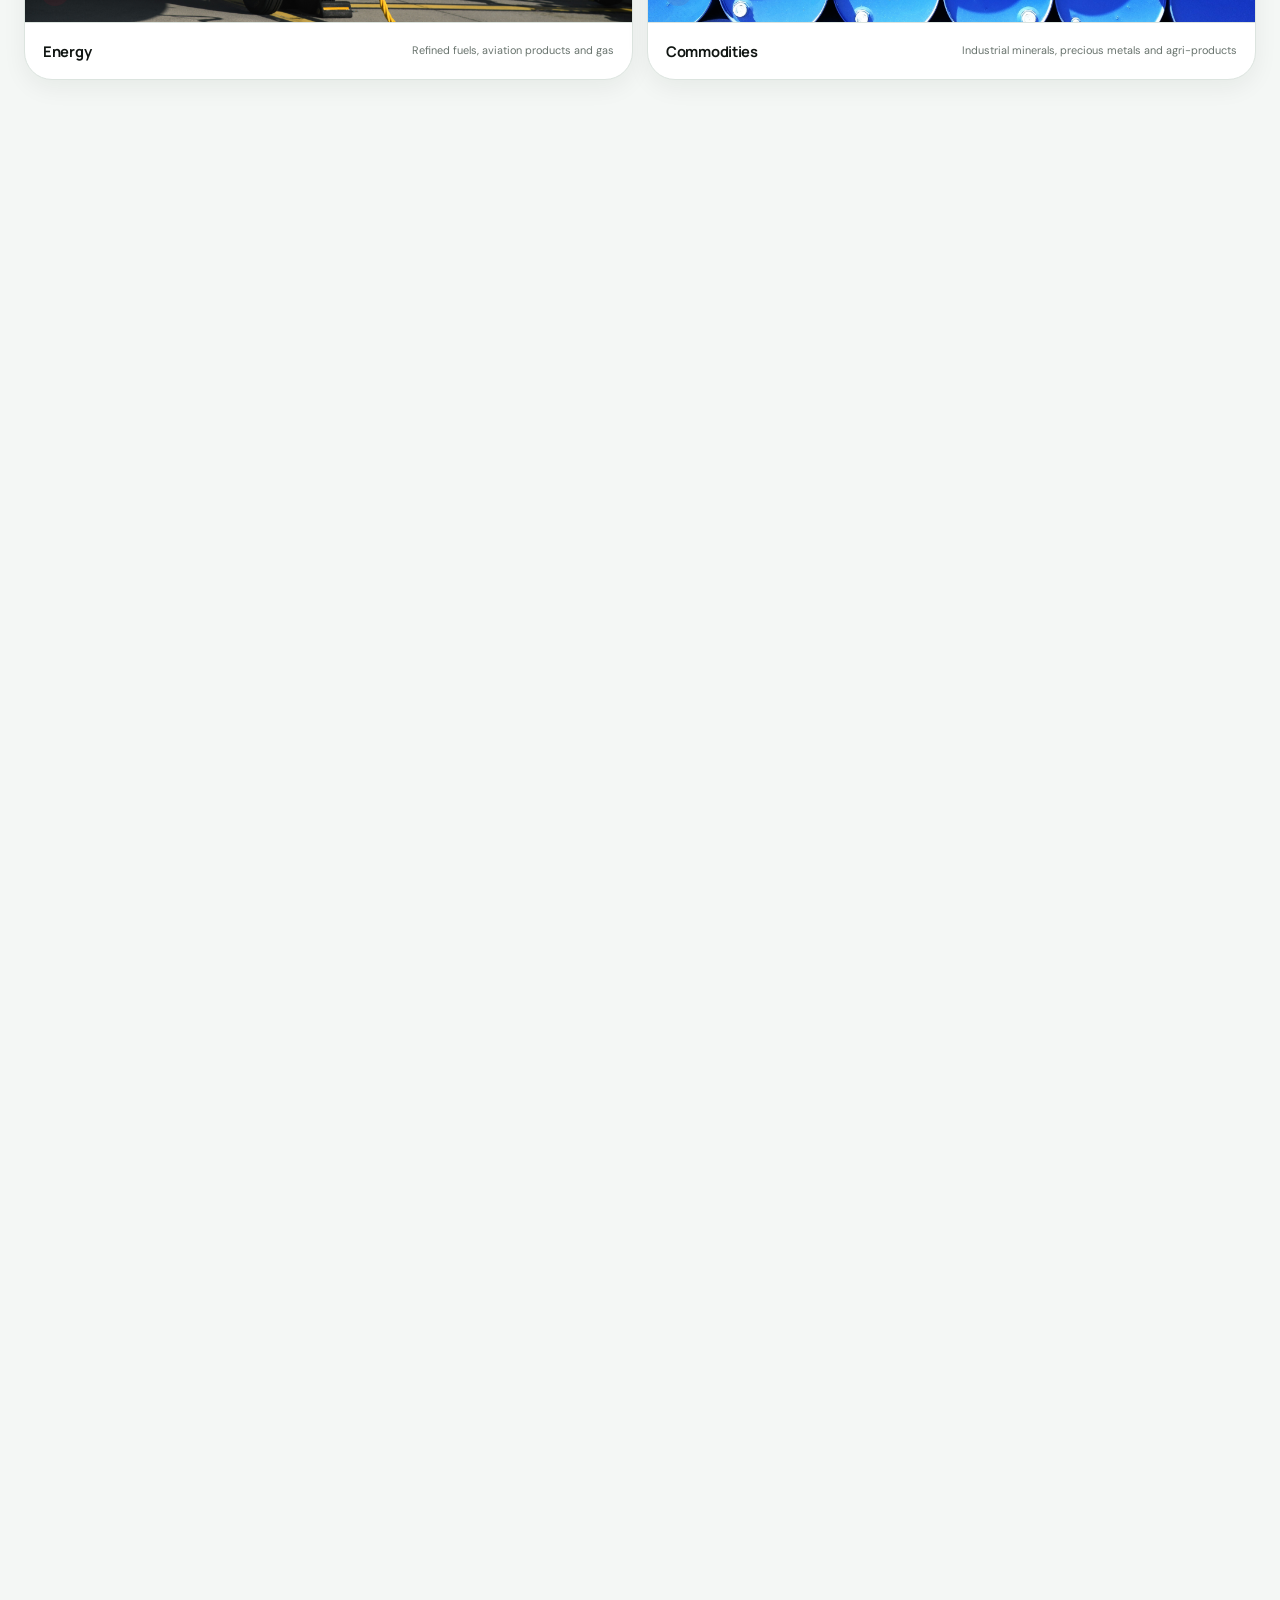
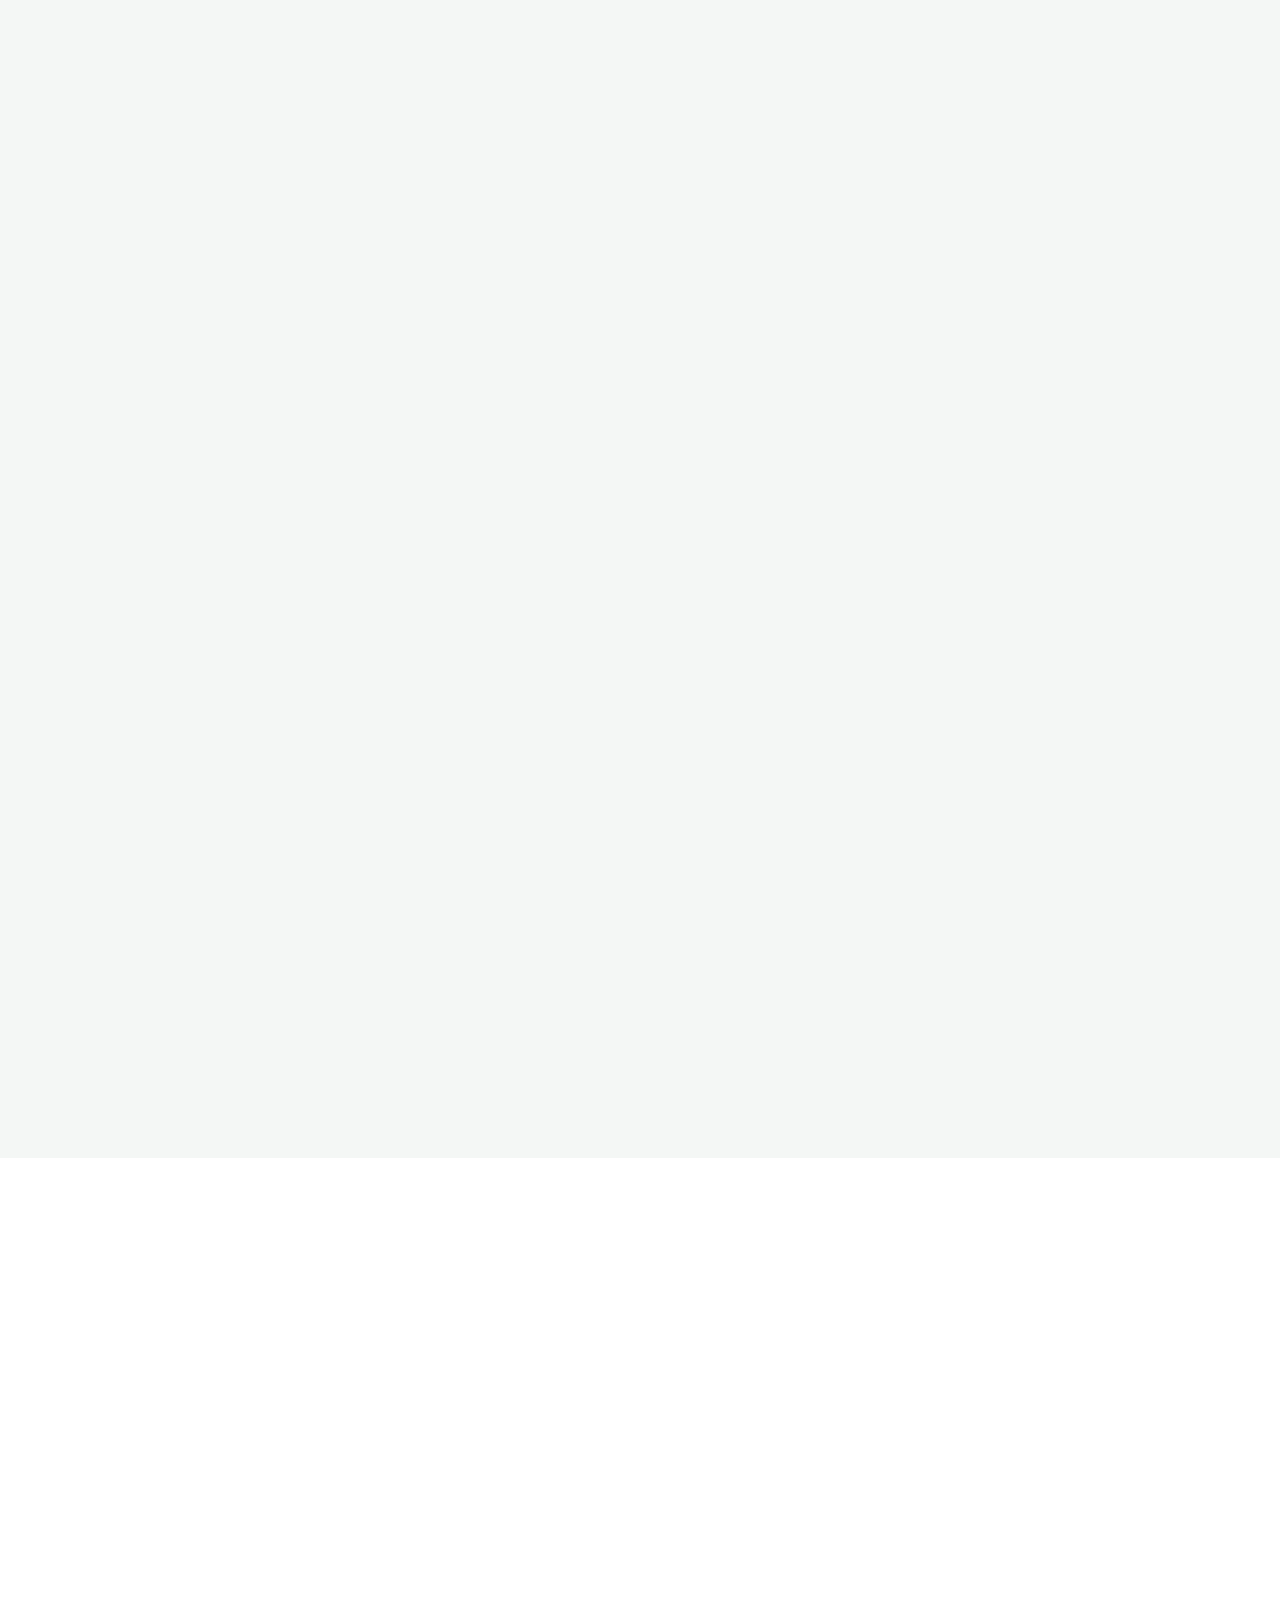
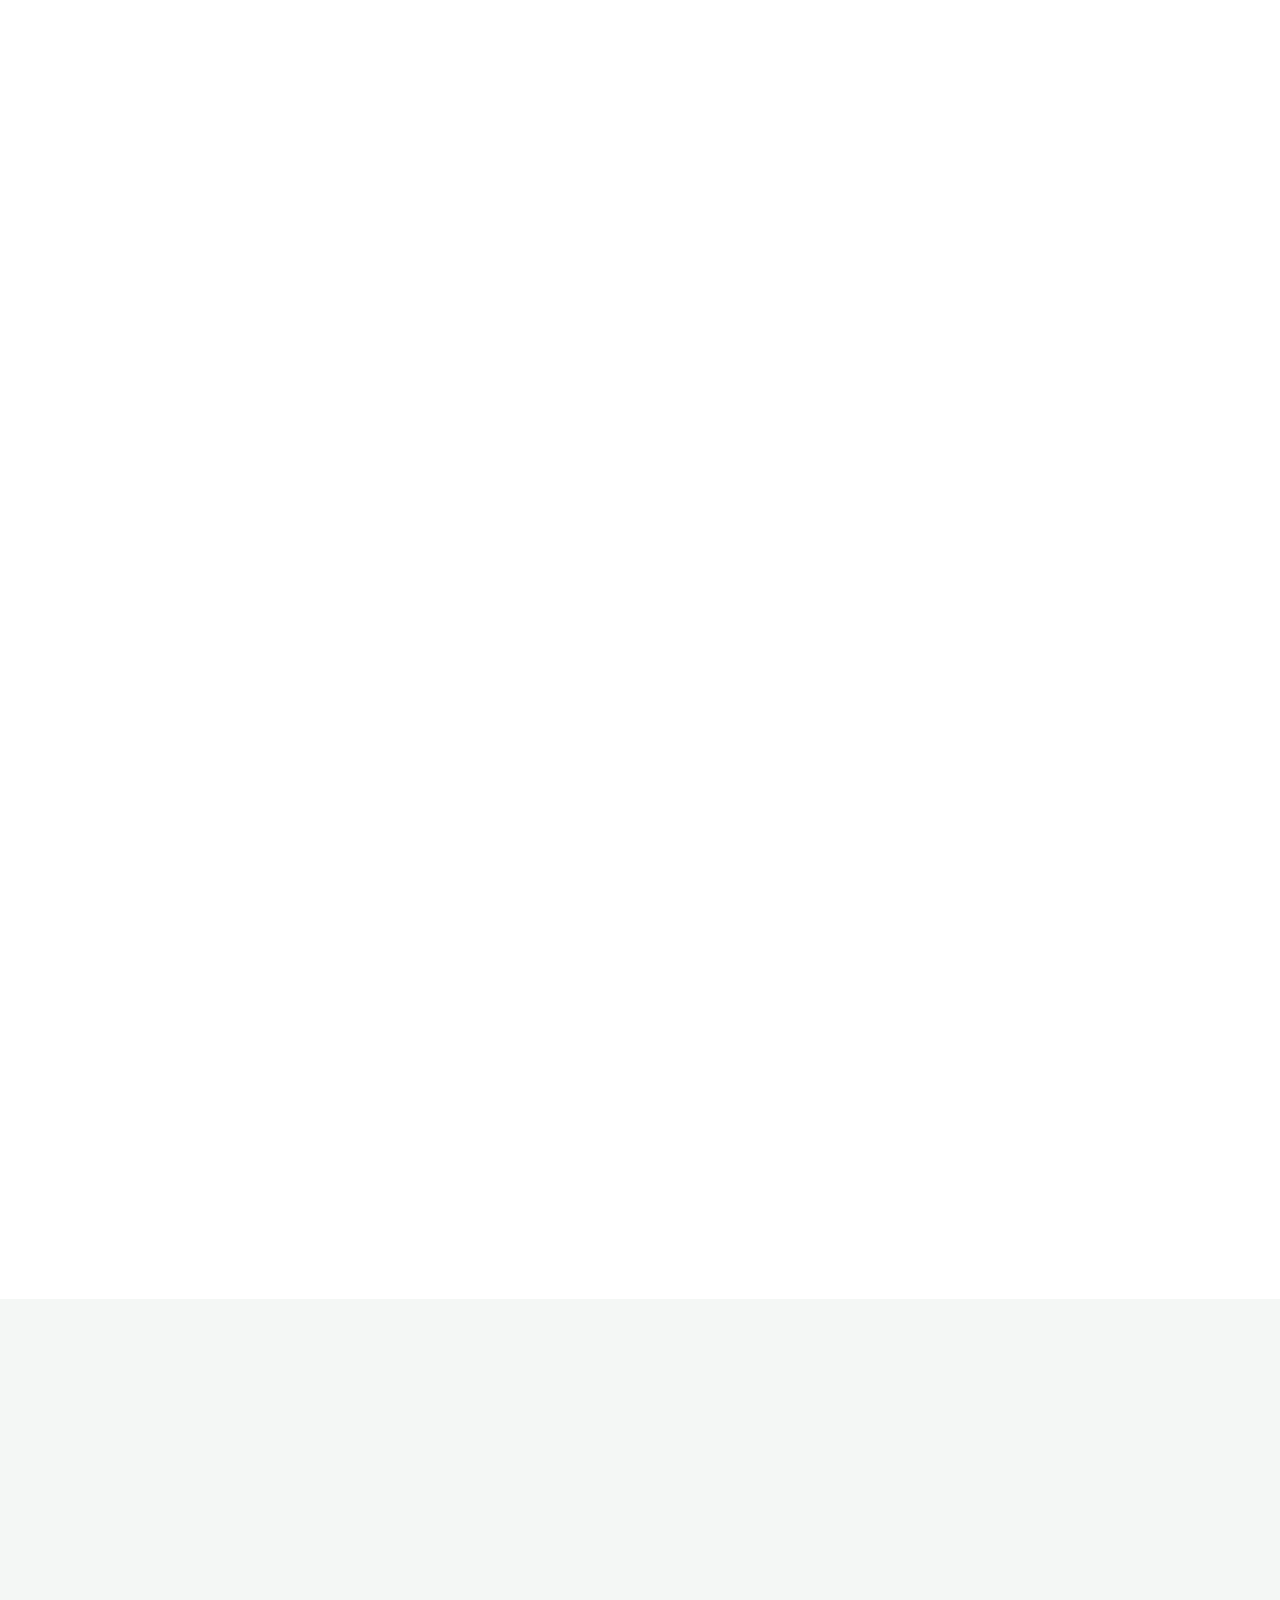
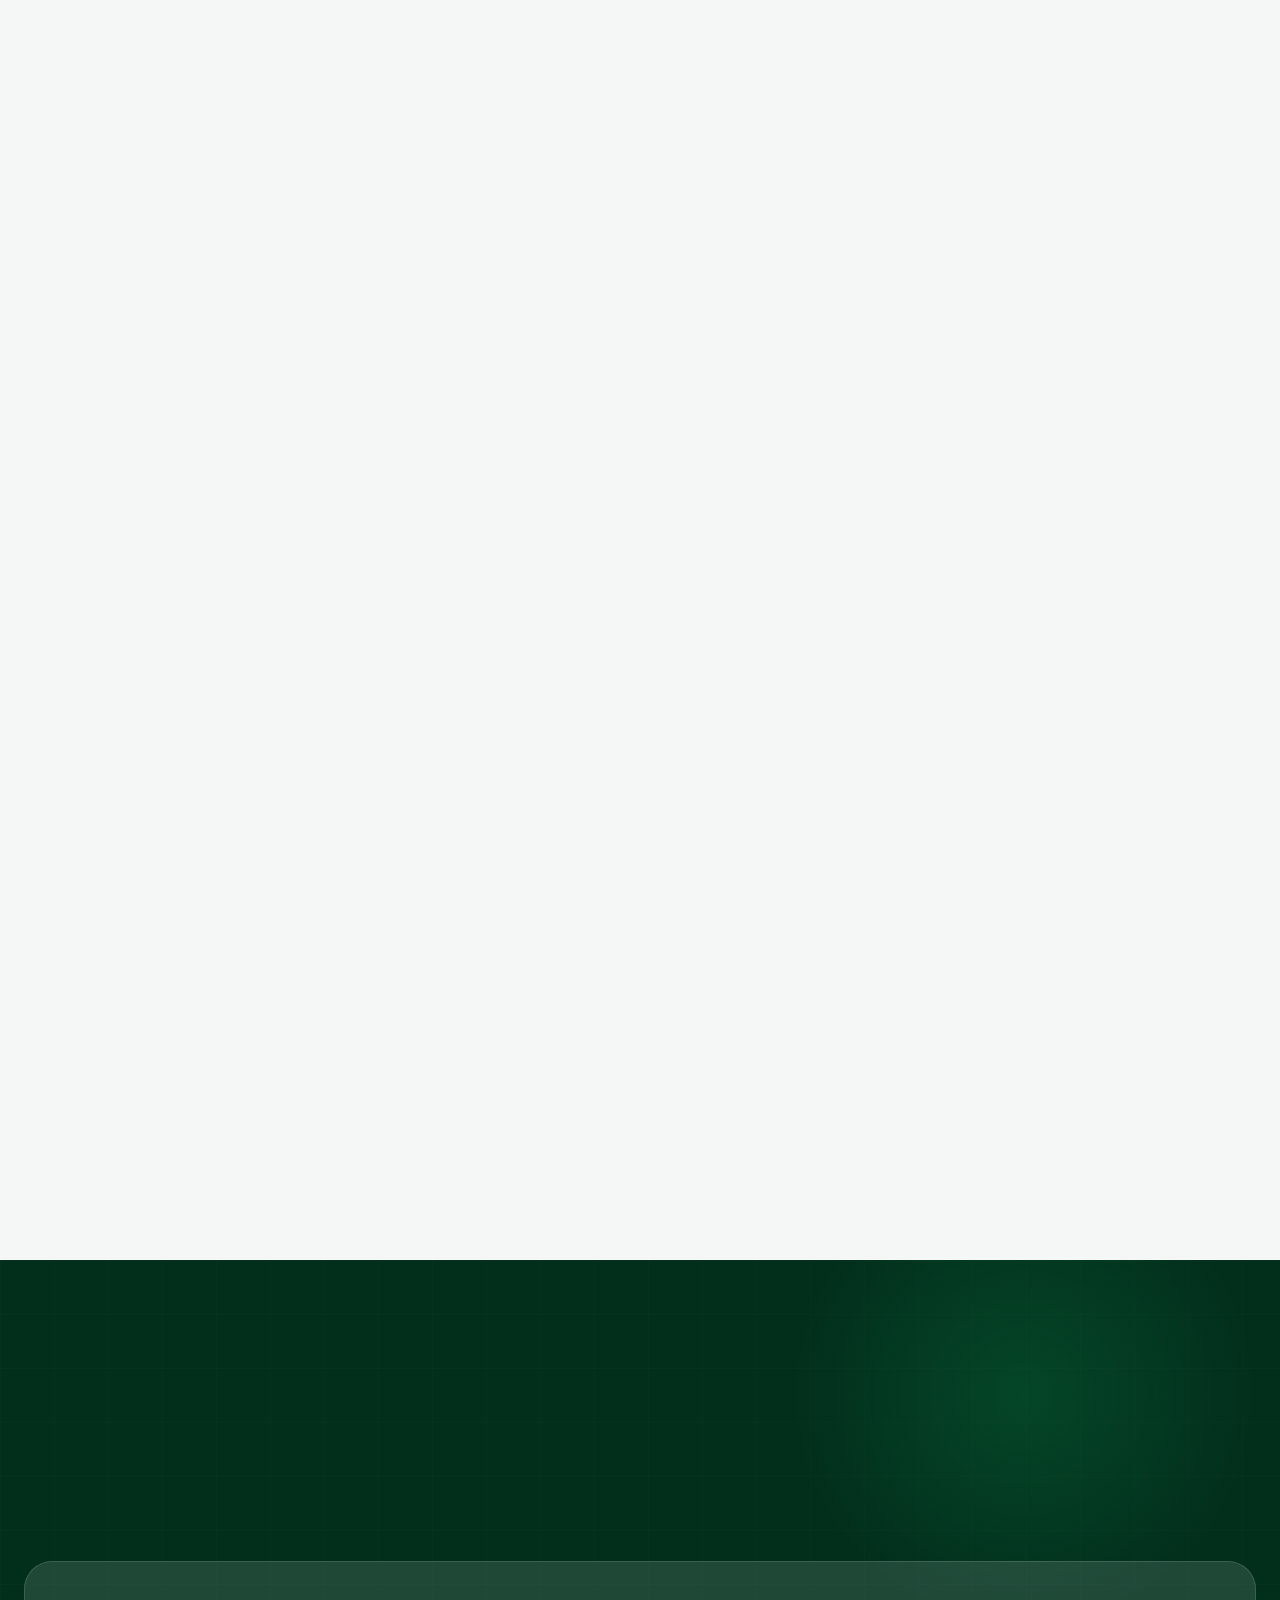
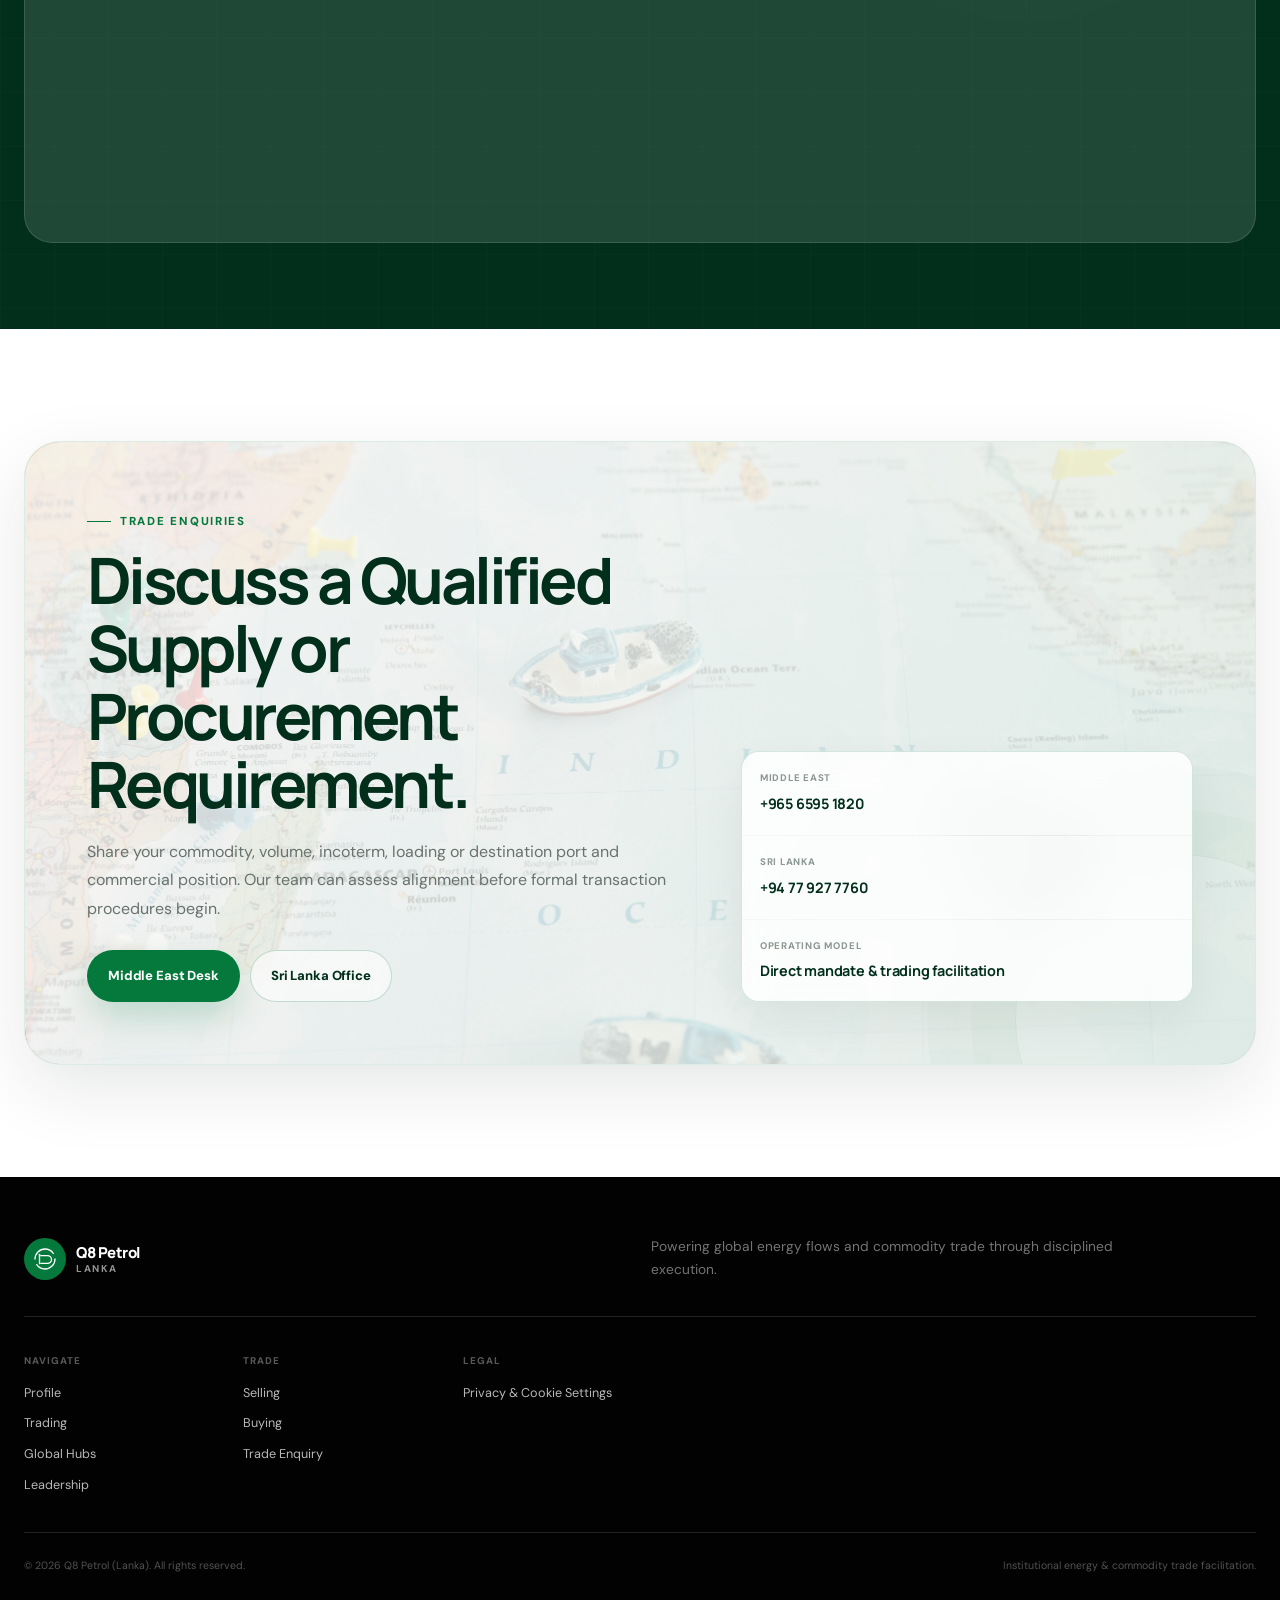
==== commit f7e15df8: "version 3" ====
--- a/index.html
+++ b/index.html
@@ -3,14 +3,26 @@
   <head>
     <meta charset="UTF-8" />
     <meta name="viewport" content="width=device-width, initial-scale=1.0" />
-    <meta name="theme-color" content="#071a3b" />
     <meta
       name="description"
-      content="Q8 Petrol (Lanka) — global energy flows and commodity trade facilitation across the GCC, Asia, Europe, the United States and Indian Ocean trade corridors by GenY Tech Sri Lanka."
+      content="Q8 Petrol (Lanka) facilitates refined petroleum, industrial minerals, precious metals and agricultural commodity trade across GCC, Asia, Europe, the United States and Indian Ocean corridors."
     />
+    <meta name="theme-color" content="#05783c" />
+    <meta name="color-scheme" content="light" />
+
+    <meta property="og:type" content="website" />
+    <meta
+      property="og:title"
+      content="Q8 Petrol (Lanka) | Global Energy & Commodity Trade"
+    />
+    <meta
+      property="og:description"
+      content="Powering global energy flows and commodity trade through evidence-led facilitation, compliance and execution."
+    />
+    <meta property="og:image" content="assets/images/og-cover.svg" />
+
     <title>Q8 Petrol (Lanka) | Global Energy & Commodity Trade</title>
 
-    <link rel="icon" href="assets/favicon.svg" type="image/svg+xml" />
     <link rel="preconnect" href="https://fonts.googleapis.com" />
     <link rel="preconnect" href="https://fonts.gstatic.com" crossorigin />
     <link
@@ -19,654 +31,1263 @@
     />
 
     <link rel="stylesheet" href="css/styles.css" />
+    <script defer src="js/main.js"></script>
   </head>
 
   <body>
-    <div class="site-loader" aria-hidden="true">
-      <div class="loader-mark">
-        <span>Q8</span>
-        <i></i>
-      </div>
+    <a class="skip-link" href="#main-content">Skip to content</a>
+
+    <div class="page-progress" aria-hidden="true">
+      <span class="page-progress__bar" data-scroll-progress></span>
     </div>
 
-    <div class="cursor-glow" aria-hidden="true"></div>
-    <div class="scroll-progress" aria-hidden="true"></div>
-
-    <header class="site-header" id="top">
-      <div class="container nav-wrap">
+    <header class="site-header" data-header>
+      <div class="shell site-header__inner">
         <a class="brand" href="#home" aria-label="Q8 Petrol home">
-          <span class="brand-mark">
-            <img src="assets/logo.png" alt="Q8 Petrol" />
+          <span class="brand__mark" aria-hidden="true">
+            <svg viewBox="0 0 48 48" role="img">
+              <path
+                d="M8 24c0-8.837 7.163-16 16-16 5.492 0 10.338 2.768 13.22 6.985"
+              />
+              <path
+                d="M40 24c0 8.837-7.163 16-16 16-5.492 0-10.338-2.768-13.22-6.985"
+              />
+              <path
+                d="M17.2 18.7h10.7c3.6 0 6.5 2.7 6.5 6.1 0 3.4-2.9 6.1-6.5 6.1H17.2"
+              />
+              <path d="M15.2 16.5v15" />
+            </svg>
           </span>
-
-          <span class="brand-copy">
-            <strong>Q8 PETROL</strong>
-            <small>LANKA</small>
+          <span class="brand__text">
+            <strong>Q8 Petrol</strong>
+            <small>Lanka</small>
           </span>
         </a>
 
-        <button
-          class="nav-toggle"
-          type="button"
-          aria-label="Open navigation"
-          aria-expanded="false"
-        >
-          <span></span><span></span><span></span>
-        </button>
-
-        <nav class="main-nav" aria-label="Primary navigation">
+        <nav class="desktop-nav" aria-label="Primary navigation">
           <a href="#home">Home</a>
           <a href="#profile">Profile</a>
           <a href="#trading">Trading</a>
           <a href="#hubs">Global Hubs</a>
           <a href="#leadership">Leadership</a>
-          <a class="nav-cta" href="#contact">Trade With Us <span>↗</span></a>
         </nav>
+
+        <div class="site-header__actions">
+          <a class="header-cta" href="#contact">
+            Trade With Us
+            <svg viewBox="0 0 20 20" aria-hidden="true">
+              <path d="M5 10h10M11 6l4 4-4 4" />
+            </svg>
+          </a>
+
+          <button
+            class="nav-toggle"
+            type="button"
+            aria-expanded="false"
+            aria-controls="mobile-menu"
+            aria-label="Open navigation menu"
+            data-nav-toggle
+          >
+            <span></span>
+            <span></span>
+          </button>
+        </div>
+      </div>
+
+      <div class="mobile-menu" id="mobile-menu" data-mobile-menu>
+        <div class="shell mobile-menu__inner">
+          <nav aria-label="Mobile navigation">
+            <a href="#home">Home <span>01</span></a>
+            <a href="#profile">Profile <span>02</span></a>
+            <a href="#trading">Trading <span>03</span></a>
+            <a href="#hubs">Global Hubs <span>04</span></a>
+            <a href="#leadership">Leadership <span>05</span></a>
+          </nav>
+          <a class="button button--primary button--full" href="#contact"
+            >Start a Trade Enquiry</a
+          >
+        </div>
       </div>
     </header>
 
-    <main>
-      <!-- HERO -->
-      <section class="hero section-dark" id="home">
-        <div class="hero-grid"></div>
-        <div class="hero-orb orb-one"></div>
-        <div class="hero-orb orb-two"></div>
-
-        <div class="container hero-content">
-          <div class="eyebrow reveal">
-            <span class="pulse-dot"></span>
-            GLOBAL ENERGY & COMMODITY FACILITATION
-          </div>
-
-          <h1 class="hero-title reveal">
-            Powering <span>Global</span><br />
-            Energy Flows<br />
-            <em>&amp; Commodity Trade.</em>
-          </h1>
-
-          <p class="hero-text reveal">
-            Q8 Petrol (Lanka) connects refineries, producers, resellers,
-            stockists and qualified buyers across the GCC, Asia, Europe, the
-            United States and Indian Ocean trade corridors.
+    <main id="main-content">
+      <section class="hero" id="home">
+        <div class="hero__media" aria-hidden="true">
+          <video id="heroVideo" autoplay muted loop playsinline preload="auto">
+            <source src="assets/video/q8.mp4" type="video/mp4" />
+          </video>
+
+          <div class="hero__media-fallback"></div>
+          <div class="hero__overlay"></div>
+          <div class="hero__grain"></div>
+        </div>
+
+        <div class="hero__lines" aria-hidden="true">
+          <span></span><span></span><span></span><span></span>
+        </div>
+
+        <div class="shell hero__content">
+          <div class="hero__copy" data-reveal>
+            <p class="eyebrow eyebrow--light">
+              <span class="status-dot"></span>
+              Global Energy & Commodity Facilitation
+            </p>
+
+            <h1>
+              Powering Global
+              <span>Energy Flows</span>
+              & Commodity Trade
+            </h1>
+
+            <p class="hero__lead">
+              Q8 Petrol (Lanka) is a direct mandate and trading facilitator of
+              refined petroleum products, industrial minerals, precious metals
+              and agricultural commodities, connecting refineries, producers,
+              resellers, stockists and buyers across the GCC, Asia, Europe, the
+              United States and Indian Ocean trade corridors.
+            </p>
+
+            <div class="hero__actions">
+              <a class="button button--light" href="#trading">
+                Explore Trading Portfolio
+                <svg viewBox="0 0 20 20" aria-hidden="true">
+                  <path d="M5 10h10M11 6l4 4-4 4" />
+                </svg>
+              </a>
+              <a class="text-link text-link--light" href="#profile">
+                Discover Q8 Petrol
+                <span aria-hidden="true">↘</span>
+              </a>
+            </div>
+          </div>
+
+          <div class="hero__rail" data-reveal data-reveal-delay="140">
+            <div class="hero-stat">
+              <span>02</span>
+              <p>Strategic operating hubs</p>
+            </div>
+            <div class="hero-stat">
+              <span>05+</span>
+              <p>Global trade corridors</p>
+            </div>
+            <div class="hero-stat">
+              <span>01</span>
+              <p>Accountable execution structure</p>
+            </div>
+          </div>
+        </div>
+
+        <div class="hero__bottom shell">
+          <a class="scroll-cue" href="#profile">
+            <span class="scroll-cue__line"></span>
+            Scroll to explore
+          </a>
+          <p>
+            Middle East <span>•</span> Indian Ocean <span>•</span> Global
+            Markets
           </p>
-
-          <div class="hero-actions reveal">
-            <a href="#trading" class="btn btn-primary">
-              Explore Our Trade
-              <span class="btn-icon">↗</span>
-            </a>
-            <a href="#profile" class="btn btn-ghost">Discover Q8</a>
-          </div>
-
-          <div class="hero-metrics reveal">
-            <div>
-              <strong>02</strong>
-              <span>Strategic<br />Operations Hubs</span>
-            </div>
-            <div>
-              <strong>05+</strong>
-              <span>Global Trade<br />Corridors</span>
-            </div>
-            <div>
-              <strong>01</strong>
-              <span>Accountable<br />Structure</span>
-            </div>
-          </div>
-        </div>
-
-        <div class="hero-visual" aria-hidden="true">
-          <div class="energy-ring ring-a"></div>
-          <div class="energy-ring ring-b"></div>
-          <div class="energy-ring ring-c"></div>
-          <div class="world-node node-kuwait"><span></span><b>KUWAIT</b></div>
-          <div class="world-node node-lanka"><span></span><b>SRI LANKA</b></div>
-          <div class="route-line route-one"></div>
-          <div class="route-line route-two"></div>
-          <div class="route-line route-three"></div>
-          <div class="hero-core">
-            <span>Q8</span>
-            <small>GLOBAL<br />TRADE</small>
-          </div>
-        </div>
-
-        <div class="hero-scroll">
-          <span>Scroll to explore</span>
-          <i></i>
         </div>
       </section>
 
-      <!-- PROFILE -->
-      <section class="profile section-light" id="profile">
-        <div class="container">
-          <div class="section-heading split-heading reveal">
-            <div>
-              <span class="section-kicker">PROFILE</span>
+      <section class="trust-strip" aria-label="Trade capabilities">
+        <div class="shell trust-strip__inner">
+          <p>Built for institutional trade execution</p>
+          <div class="trust-strip__items">
+            <span>Verified Sourcing</span>
+            <span>SPA Coordination</span>
+            <span>KYC / AML</span>
+            <span>Inspection</span>
+            <span>Maritime Logistics</span>
+          </div>
+        </div>
+      </section>
+
+      <section class="section section--profile" id="profile">
+        <div class="shell">
+          <div class="section-heading section-heading--split">
+            <div data-reveal>
+              <p class="eyebrow">Profile</p>
               <h2>
-                Institutional facilitation<br /><span>built on precision.</span>
+                Institutional Facilitation Built on Integrity, Speed & Precision
               </h2>
             </div>
-            <p>
-              Integrity. Speed. Precision. Three principles behind every
-              transaction we facilitate.
+            <p
+              class="section-heading__aside"
+              data-reveal
+              data-reveal-delay="100"
+            >
+              We bridge primary refinery allocations, major state titleholders
+              and qualified international buyers through disciplined commercial
+              structure, independent verification and globally aligned
+              documentation.
             </p>
           </div>
 
-          <div class="profile-layout">
-            <div class="profile-copy reveal">
-              <p class="lead-copy">
-                Q8 Petrol is an established oil &amp; gas and global commodity
+          <div class="profile-layout profile-layout--editorial">
+            <div class="profile-story" data-reveal>
+              <p class="profile-story__lead">
+                Q8 Petrol is an established oil & gas and global commodity
                 trading facilitation entity, operating from a strategic dual
-                presence across <strong>Kuwait</strong>, the Middle East trading
-                hub, and <strong>Sri Lanka</strong>, our Indian Ocean maritime
-                and compliance headquarters.
+                presence across Kuwait — our Middle East trading hub — and Sri
+                Lanka, our Indian Ocean maritime and compliance headquarters.
               </p>
 
               <p>
                 This positioning allows us to deliver comprehensive trade
                 execution across global ports, coordinating international
                 commodity supply contracts, direct refinery allocations, vessel
-                chartering, and independent third-party inspection under a
+                chartering and independent third-party inspection under a
                 single, accountable structure.
               </p>
 
               <p>
-                We bridge the gap between primary refinery allocations, major
-                state titleholders, and qualified international buyers —
-                structuring every transaction on institutional banking
-                compliance, independent testing, and transparent maritime
-                shipping.
-              </p>
-
-              <div class="quote-card">
-                <span class="quote-mark">“</span>
+                Every trade we facilitate is built on verified sourcing and
+                internationally recognised inspection standards, backed by a
+                network of refineries, mandates and logistics partners developed
+                through sustained engagement across the GCC, Asia, Europe and
+                Indian Ocean trade corridors.
+              </p>
+
+              <blockquote>
+                <span aria-hidden="true">“</span>
+                Where others broker on assumption, Q8 Petrol facilitates on
+                evidence.
+              </blockquote>
+
+              <p>
+                Integrity in counterparty vetting, speed in trade execution and
+                precision in documentation, inspection and delivery remain
+                central to how we operate.
+              </p>
+
+              <a class="text-link text-link--dark" href="#hubs">
+                Explore Our Trade Corridors
+                <span aria-hidden="true">→</span>
+              </a>
+            </div>
+
+            <figure
+              class="editorial-image editorial-image--profile"
+              data-reveal
+              data-reveal-delay="80"
+            >
+              <div class="image-placeholder image-placeholder--profile">
+                Replace this placeholder with:
+                <img
+                  src="assets/images/1-profile-trade.jpg"
+                  alt="Q8 Petrol trade infrastructure"
+                />
+                <!-- <span>Strategic refinery / port imagery</span>
+                <small>Recommended: 1600 × 1100 landscape</small> -->
+              </div>
+              <figcaption>
+                <span>Trade Infrastructure</span>
+                <!-- <p>
+                  Use a refined image of terminal operations, refinery
+                  infrastructure, vessel loading or port-side commodity
+                  movement.
+                </p> -->
+              </figcaption>
+            </figure>
+
+            <div class="profile-system" data-reveal data-reveal-delay="120">
+              <div class="system-orbit" aria-hidden="true">
+                <span class="orbit orbit--one"></span>
+                <span class="orbit orbit--two"></span>
+                <div class="system-orbit__center">
+                  <strong>Q8</strong>
+                  <small>Execution</small>
+                </div>
+                <span class="orbit-node orbit-node--one"></span>
+                <span class="orbit-node orbit-node--two"></span>
+                <span class="orbit-node orbit-node--three"></span>
+              </div>
+
+              <div class="system-list">
+                <article>
+                  <span>01</span>
+                  <div>
+                    <h3>Verified Counterparties</h3>
+                    <p>
+                      Structured KYC, commercial qualification and evidence-led
+                      sourcing.
+                    </p>
+                  </div>
+                </article>
+                <article>
+                  <span>02</span>
+                  <div>
+                    <h3>Institutional Documentation</h3>
+                    <p>
+                      SPA coordination, banking alignment and controlled
+                      documentation flows.
+                    </p>
+                  </div>
+                </article>
+                <article>
+                  <span>03</span>
+                  <div>
+                    <h3>Independent Inspection</h3>
+                    <p>
+                      Third-party quantity and quality verification aligned to
+                      trade terms.
+                    </p>
+                  </div>
+                </article>
+                <article>
+                  <span>04</span>
+                  <div>
+                    <h3>Maritime Execution</h3>
+                    <p>
+                      Port, chartering and delivery coordination across global
+                      trade lanes.
+                    </p>
+                  </div>
+                </article>
+              </div>
+            </div>
+          </div>
+        </div>
+      </section>
+
+      <section class="section section--soft" id="trading">
+        <div class="shell">
+          <div class="section-heading">
+            <p class="eyebrow" data-reveal>Trading Categories</p>
+            <h2 data-reveal>Commodities Structured for International Trade</h2>
+            <p class="section-heading__intro" data-reveal>
+              A focused portfolio spanning refined oil products, industrial
+              minerals, precious metals and agricultural commodities under FOB
+              and CIF transaction structures.
+            </p>
+          </div>
+
+          <div class="trading-visual-strip" data-reveal>
+            <figure class="trading-visual-card">
+              <div class="image-placeholder image-placeholder--energy">
+                Replace this placeholder with:
+                <img
+                  src="assets/images/2-trading-energy.jpg"
+                  alt="Refined petroleum operations"
+                />
+                <!-- <span>Refined petroleum operations</span>
+                <small>Recommended: 1400 × 900</small> -->
+              </div>
+              <figcaption>
+                <strong>Energy</strong>
+                <span>Refined fuels, aviation products and gas</span>
+              </figcaption>
+            </figure>
+
+            <figure class="trading-visual-card">
+              <div class="image-placeholder image-placeholder--commodities">
+                Replace this placeholder with:
+                <img
+                  src="assets/images/3-trading-commodities.jpg"
+                  alt="Bulk commodity trading"
+                />
+                <!-- <span>Bulk commodities / industrial materials</span>
+                <small>Recommended: 1400 × 900</small> -->
+              </div>
+              <figcaption>
+                <strong>Commodities</strong>
+                <span
+                  >Industrial minerals, precious metals and agri-products</span
+                >
+              </figcaption>
+            </figure>
+          </div>
+
+          <div class="trading-switcher" data-trading-switcher data-reveal>
+            <div
+              class="segmented-control"
+              role="tablist"
+              aria-label="Trading categories"
+            >
+              <button
+                class="is-active"
+                type="button"
+                role="tab"
+                aria-selected="true"
+                aria-controls="selling-panel"
+                data-trading-tab="selling"
+              >
+                <span>01</span>
+                Selling
+                <small>FOB / CIF</small>
+              </button>
+              <button
+                type="button"
+                role="tab"
+                aria-selected="false"
+                aria-controls="buying-panel"
+                data-trading-tab="buying"
+              >
+                <span>02</span>
+                Buying
+                <small>FOB / CIF</small>
+              </button>
+            </div>
+
+            <div
+              class="trading-panel is-active"
+              id="selling-panel"
+              role="tabpanel"
+              data-trading-panel="selling"
+            >
+              <div class="category-block">
+                <div class="category-block__heading">
+                  <span class="category-index">01</span>
+                  <div>
+                    <p>Refined Oil Products</p>
+                    <h3>
+                      Energy products for transport, aviation, power and
+                      industrial demand.
+                    </h3>
+                  </div>
+                </div>
+
+                <div class="commodity-grid">
+                  <article class="commodity-card">
+                    <div class="commodity-card__top">
+                      <span>EN590</span>
+                      <small>Diesel</small>
+                    </div>
+                    <h4>EN590 10PPM Diesel</h4>
+                    <p>
+                      Ultra-low sulphur automotive diesel with max 10 PPM
+                      sulphur, high cetane rating and clean-burning efficiency.
+                    </p>
+                    <div class="commodity-card__meta">
+                      <span>Refined Oil</span><span>FOB / CIF</span>
+                    </div>
+                  </article>
+
+                  <article class="commodity-card">
+                    <div class="commodity-card__top">
+                      <span>JET</span>
+                      <small>Aviation</small>
+                    </div>
+                    <h4>Aviation Fuel (Jet A-1)</h4>
+                    <p>
+                      High-grade aviation turbine fuel structured to meet
+                      international aviation criteria and commercial supply
+                      requirements.
+                    </p>
+                    <div class="commodity-card__meta">
+                      <span>Aviation</span><span>FOB / CIF</span>
+                    </div>
+                  </article>
+
+                  <article class="commodity-card">
+                    <div class="commodity-card__top">
+                      <span>D6</span>
+                      <small>Fuel Oil</small>
+                    </div>
+                    <h4>Virgin Fuel Oil D6</h4>
+                    <p>
+                      Heavy residual fuel oil for power generation stations,
+                      thermal heating utilities and vessel bunkering
+                      applications.
+                    </p>
+                    <div class="commodity-card__meta">
+                      <span>Fuel Oil</span><span>FOB / CIF</span>
+                    </div>
+                  </article>
+
+                  <article class="commodity-card">
+                    <div class="commodity-card__top">
+                      <span>RON</span>
+                      <small>91 / 95</small>
+                    </div>
+                    <h4>Motor Gasoline RON 91 / 95</h4>
+                    <p>
+                      Clean-burning unleaded motor gasoline refined to Gulf GSO
+                      and EN228 standards with optimal anti-knock properties.
+                    </p>
+                    <div class="commodity-card__meta">
+                      <span>Gasoline</span><span>FOB / CIF</span>
+                    </div>
+                  </article>
+
+                  <article class="commodity-card">
+                    <div class="commodity-card__top">
+                      <span>LPG</span>
+                      <small>Gas</small>
+                    </div>
+                    <h4>Liquefied Petroleum Gas</h4>
+                    <p>
+                      Pressurised LPG propane/butane blends for power utilities,
+                      industrial networks and commercial energy requirements.
+                    </p>
+                    <div class="commodity-card__meta">
+                      <span>Gas</span><span>FOB / CIF</span>
+                    </div>
+                  </article>
+
+                  <article class="commodity-card">
+                    <div class="commodity-card__top">
+                      <span>LNG</span>
+                      <small>Gas</small>
+                    </div>
+                    <h4>Liquefied Natural Gas</h4>
+                    <p>
+                      Bulk cryogenic LNG for power utilities, large-scale
+                      industrial demand and international energy supply chains.
+                    </p>
+                    <div class="commodity-card__meta">
+                      <span>Gas</span><span>FOB / CIF</span>
+                    </div>
+                  </article>
+                </div>
+              </div>
+
+              <div class="category-block">
+                <div class="category-block__heading">
+                  <span class="category-index">02</span>
+                  <div>
+                    <p>Industrial Minerals</p>
+                    <h3>
+                      Essential feedstock for agricultural and chemical
+                      production.
+                    </h3>
+                  </div>
+                </div>
+
+                <div class="commodity-grid commodity-grid--compact">
+                  <article class="commodity-card">
+                    <div class="commodity-card__top">
+                      <span>S</span>
+                      <small>Elemental</small>
+                    </div>
+                    <h4>Sulphur Granular</h4>
+                    <p>
+                      Bright yellow granular elemental sulphur for fertiliser
+                      synthesis, sulphuric acid production and chemical
+                      processing.
+                    </p>
+                    <div class="commodity-card__meta">
+                      <span>Mineral</span><span>FOB / CIF</span>
+                    </div>
+                  </article>
+                </div>
+              </div>
+
+              <div class="category-block">
+                <div class="category-block__heading">
+                  <span class="category-index">03</span>
+                  <div>
+                    <p>Precious Metals & Minerals</p>
+                    <h3>
+                      Institutional precious-metal transactions with
+                      documentation-led facilitation.
+                    </h3>
+                  </div>
+                </div>
+
+                <div class="commodity-grid commodity-grid--compact">
+                  <article class="commodity-card">
+                    <div class="commodity-card__top">
+                      <span>AU</span>
+                      <small>Gold</small>
+                    </div>
+                    <h4>Gold Bullion / Doré</h4>
+                    <p>
+                      Precious metal trade facilitation structured around
+                      counterparty verification, documentation and compliant
+                      settlement processes.
+                    </p>
+                    <div class="commodity-card__meta">
+                      <span>Precious Metal</span><span>International</span>
+                    </div>
+                  </article>
+                </div>
+              </div>
+
+              <div class="category-block">
+                <div class="category-block__heading">
+                  <span class="category-index">04</span>
+                  <div>
+                    <p>Agri-Commodities</p>
+                    <h3>
+                      Bulk agricultural products connecting regional supply with
+                      global demand.
+                    </h3>
+                  </div>
+                </div>
+
+                <div class="commodity-grid">
+                  <article class="commodity-card">
+                    <div class="commodity-card__top">
+                      <span>OIL</span>
+                      <small>Edible</small>
+                    </div>
+                    <h4>Edible Oils</h4>
+                    <p>
+                      Bulk crude and refined edible oils including palm,
+                      sunflower and soy for food and industrial markets.
+                    </p>
+                    <div class="commodity-card__meta">
+                      <span>Agri</span><span>Bulk</span>
+                    </div>
+                  </article>
+
+                  <article class="commodity-card">
+                    <div class="commodity-card__top">
+                      <span>RICE</span>
+                      <small>Export</small>
+                    </div>
+                    <h4>Rice</h4>
+                    <p>
+                      Export-grade rice varieties sourced and structured for
+                      regional and international wholesale trade.
+                    </p>
+                    <div class="commodity-card__meta">
+                      <span>Agri</span><span>Export Grade</span>
+                    </div>
+                  </article>
+
+                  <article class="commodity-card">
+                    <div class="commodity-card__top">
+                      <span>SPC</span>
+                      <small>Ceylon</small>
+                    </div>
+                    <h4>Authentic Ceylon Spices</h4>
+                    <p>
+                      Premium Sri Lankan spice products positioned for
+                      international food, retail and wholesale distribution.
+                    </p>
+                    <div class="commodity-card__meta">
+                      <span>Agri</span><span>Sri Lanka</span>
+                    </div>
+                  </article>
+                </div>
+              </div>
+            </div>
+
+            <div
+              class="trading-panel"
+              id="buying-panel"
+              role="tabpanel"
+              data-trading-panel="buying"
+              hidden
+            >
+              <div class="buying-intro">
+                <div>
+                  <p class="eyebrow">Current Procurement Interest</p>
+                  <h3>
+                    Qualified supply opportunities across strategic energy and
+                    industrial products.
+                  </h3>
+                </div>
                 <p>
-                  Where others broker on assumption, Q8 Petrol facilitates on
-                  evidence.
+                  Q8 Petrol evaluates credible supply mandates, refinery
+                  allocations and titleholder positions aligned with validated
+                  buyer requirements and acceptable compliance terms.
                 </p>
-                <small>— Q8 Petrol operating philosophy</small>
-              </div>
-            </div>
-
-            <div class="profile-stack reveal">
-              <div class="stack-card card-dark">
-                <span class="stack-number">01</span>
-                <div class="stack-icon">◎</div>
-                <h3>Verified Sourcing</h3>
-                <p>
-                  Counterparty vetting and sourcing discipline designed around
-                  evidence, traceability and commercial clarity.
-                </p>
-              </div>
-              <div class="stack-card card-blue">
-                <span class="stack-number">02</span>
-                <div class="stack-icon">↗</div>
-                <h3>Trade Execution</h3>
-                <p>
-                  Coordinated commercial, logistics and documentation workflows
-                  across international trade corridors.
-                </p>
-              </div>
-              <div class="stack-card card-blue-light">
-                <span class="stack-number">03</span>
-                <div class="stack-icon">◌</div>
-                <h3>Independent Inspection</h3>
-                <p>
-                  Third-party inspection and internationally recognised testing
-                  standards integrated into the transaction flow.
-                </p>
-              </div>
-            </div>
-          </div>
-
-          <a href="#hubs" class="text-link reveal"
-            >Explore our trade corridors <span>→</span></a
-          >
+              </div>
+
+              <div class="procurement-grid">
+                <article>
+                  <span>01</span>
+                  <h4>Crude Oil</h4>
+                  <p>FOB / CIF</p>
+                </article>
+                <article>
+                  <span>02</span>
+                  <h4>EN590 10PPM</h4>
+                  <p>FOB / CIF</p>
+                </article>
+                <article>
+                  <span>03</span>
+                  <h4>EN590 50PPM</h4>
+                  <p>FOB / CIF</p>
+                </article>
+                <article>
+                  <span>04</span>
+                  <h4>EN590 500PPM</h4>
+                  <p>FOB / CIF</p>
+                </article>
+                <article>
+                  <span>05</span>
+                  <h4>EN590 5000PPM</h4>
+                  <p>FOB / CIF</p>
+                </article>
+                <article>
+                  <span>06</span>
+                  <h4>Jet A-1</h4>
+                  <p>FOB / CIF</p>
+                </article>
+                <article>
+                  <span>07</span>
+                  <h4>D2</h4>
+                  <p>FOB / CIF</p>
+                </article>
+                <article>
+                  <span>08</span>
+                  <h4>D6</h4>
+                  <p>FOB / CIF</p>
+                </article>
+                <article>
+                  <span>09</span>
+                  <h4>Urea 46%</h4>
+                  <p>FOB / CIF</p>
+                </article>
+                <article>
+                  <span>10</span>
+                  <h4>Sulphur Granular</h4>
+                  <p>FOB / CIF</p>
+                </article>
+              </div>
+            </div>
+          </div>
         </div>
       </section>
 
-      <!-- TRADING -->
-      <section class="trading section-soft" id="trading">
-        <div class="container">
-          <div class="section-heading reveal">
-            <span class="section-kicker">TRADING CATEGORIES</span>
-            <h2>Commodity flows,<br /><span>structured for scale.</span></h2>
-            <p>
-              Explore the product categories across our selling and buying
-              mandates.
-            </p>
-          </div>
-
-          <div
-            class="trade-switcher reveal"
-            role="tablist"
-            aria-label="Trading direction"
-          >
-            <button
-              class="trade-tab active"
-              data-tab="selling"
-              role="tab"
-              aria-selected="true"
+      <section class="section hubs" id="hubs">
+        <div class="shell">
+          <div class="section-heading section-heading--split">
+            <div data-reveal>
+              <p class="eyebrow">Global Hubs</p>
+              <h2>Dual Operations Hub: Middle East & Sri Lanka</h2>
+            </div>
+            <p
+              class="section-heading__aside"
+              data-reveal
+              data-reveal-delay="100"
             >
-              Selling <span>FOB / CIF</span>
-            </button>
-            <button
-              class="trade-tab"
-              data-tab="buying"
-              role="tab"
-              aria-selected="false"
-            >
-              Buying <span>FOB / CIF</span>
-            </button>
-          </div>
-
-          <div class="trade-panel active" id="selling" role="tabpanel">
-            <div class="category-grid">
-              <article class="commodity-card featured-card reveal">
-                <div class="card-top">
-                  <span class="commodity-index">01</span>
-                  <span class="commodity-type">REFINED PRODUCTS</span>
-                </div>
-                <div class="commodity-symbol fuel-symbol">◒</div>
-                <h3>EN590<br /><span>10PPM Diesel</span></h3>
-                <p>
-                  Ultra-low sulphur automotive diesel fuel with max 10 PPM
-                  sulphur, high cetane rating and clean-burning efficiency.
-                </p>
-                <div class="card-line"></div>
-                <span class="spec-tag">LOW SULPHUR</span>
-              </article>
-
-              <article class="commodity-card reveal">
-                <div class="card-top">
-                  <span class="commodity-index">02</span
-                  ><span class="commodity-type">AVIATION</span>
-                </div>
-                <div class="commodity-symbol">✦</div>
-                <h3>Jet A-1</h3>
-                <p>
-                  High-grade aviation turbine fuel meeting international
-                  aviation criteria.
-                </p>
-                <span class="spec-tag">AVIATION FUEL</span>
-              </article>
-
-              <article class="commodity-card reveal">
-                <div class="card-top">
-                  <span class="commodity-index">03</span
-                  ><span class="commodity-type">MARINE / POWER</span>
-                </div>
-                <div class="commodity-symbol">◉</div>
-                <h3>Virgin Fuel Oil D6</h3>
-                <p>
-                  Heavy residual fuel oil engineered for power generation,
-                  thermal heating utilities and vessel bunkering.
-                </p>
-                <span class="spec-tag">HEAVY FUEL</span>
-              </article>
-
-              <article class="commodity-card reveal">
-                <div class="card-top">
-                  <span class="commodity-index">04</span
-                  ><span class="commodity-type">MOTOR FUEL</span>
-                </div>
-                <div class="commodity-symbol">◇</div>
-                <h3>Motor Gasoline</h3>
-                <p>
-                  RON 91 / 95 unleaded gasoline refined to Gulf GSO and EN228
-                  standards with optimal anti-knock properties.
-                </p>
-                <span class="spec-tag">RON 91 / 95</span>
-              </article>
-
-              <article class="commodity-card reveal">
-                <div class="card-top">
-                  <span class="commodity-index">05</span
-                  ><span class="commodity-type">GAS</span>
-                </div>
-                <div class="commodity-symbol">∞</div>
-                <h3>LPG</h3>
-                <p>
-                  Pressurised propane/butane blends for power utilities and
-                  industrial grids.
-                </p>
-                <span class="spec-tag">PROPANE / BUTANE</span>
-              </article>
-
-              <article class="commodity-card reveal">
-                <div class="card-top">
-                  <span class="commodity-index">06</span
-                  ><span class="commodity-type">CRYOGENIC ENERGY</span>
-                </div>
-                <div class="commodity-symbol">❄</div>
-                <h3>LNG</h3>
-                <p>
-                  Bulk cryogenic LNG for power utilities and industrial grids.
-                </p>
-                <span class="spec-tag">NATURAL GAS</span>
-              </article>
-
-              <article class="commodity-card reveal">
-                <div class="card-top">
-                  <span class="commodity-index">07</span
-                  ><span class="commodity-type">INDUSTRIAL MINERAL</span>
-                </div>
-                <div class="commodity-symbol">◆</div>
-                <h3>Sulphur Granular</h3>
-                <p>
-                  Bright yellow granular elemental sulphur for fertilizer
-                  synthesis, sulphuric acid and chemical processing.
-                </p>
-                <span class="spec-tag">ELEMENTAL SULPHUR</span>
-              </article>
-
-              <article class="commodity-card reveal">
-                <div class="card-top">
-                  <span class="commodity-index">08</span
-                  ><span class="commodity-type">PRECIOUS METALS</span>
-                </div>
-                <div class="commodity-symbol">◇</div>
-                <h3>Gold Bullion / Doré</h3>
-                <p>
-                  Precious metals sourcing and facilitation for qualified
-                  international counterparties.
-                </p>
-                <span class="spec-tag">PRECIOUS METALS</span>
-              </article>
-
-              <article class="commodity-card reveal">
-                <div class="card-top">
-                  <span class="commodity-index">09</span
-                  ><span class="commodity-type">AGRI-COMMODITIES</span>
-                </div>
-                <div class="commodity-symbol">✺</div>
-                <h3>Edible Oils</h3>
-                <p>
-                  Bulk crude and refined edible oils including Palm, Sunflower
-                  and Soy.
-                </p>
-                <span class="spec-tag">BULK AGRI</span>
-              </article>
-
-              <article class="commodity-card reveal">
-                <div class="card-top">
-                  <span class="commodity-index">10</span
-                  ><span class="commodity-type">AGRI-COMMODITIES</span>
-                </div>
-                <div class="commodity-symbol">▧</div>
-                <h3>Rice</h3>
-                <p>
-                  Export-grade rice varieties structured for international
-                  commodity buyers.
-                </p>
-                <span class="spec-tag">FOOD COMMODITY</span>
-              </article>
-
-              <article class="commodity-card reveal">
-                <div class="card-top">
-                  <span class="commodity-index">11</span
-                  ><span class="commodity-type">AGRI-COMMODITIES</span>
-                </div>
-                <div class="commodity-symbol">✣</div>
-                <h3>Ceylon Spices</h3>
-                <p>
-                  Authentic Ceylon spices sourced for global agricultural
-                  commodity trade.
-                </p>
-                <span class="spec-tag">CEYLON ORIGIN</span>
-              </article>
-            </div>
-          </div>
-
-          <div class="trade-panel" id="buying" role="tabpanel">
-            <div class="buying-grid">
-              <article class="buy-item reveal">
-                <span>01</span><strong>Crude Oil</strong
-                ><small>FOB / CIF</small>
-              </article>
-              <article class="buy-item reveal">
-                <span>02</span><strong>EN590</strong
-                ><small>10 / 50 / 500 / 5000 PPM</small>
-              </article>
-              <article class="buy-item reveal">
-                <span>03</span><strong>Jet A-1</strong><small>FOB / CIF</small>
-              </article>
-              <article class="buy-item reveal">
-                <span>04</span><strong>D2</strong><small>FOB / CIF</small>
-              </article>
-              <article class="buy-item reveal">
-                <span>05</span><strong>D6</strong><small>FOB / CIF</small>
-              </article>
-              <article class="buy-item reveal">
-                <span>06</span><strong>Urea 46%</strong
-                ><small>Bulk / Fertilizer</small>
-              </article>
-              <article class="buy-item reveal">
-                <span>07</span><strong>Sulfur Granular</strong
-                ><small>Elemental Sulphur</small>
-              </article>
-            </div>
-          </div>
-
-          <div class="trade-note reveal">
-            <span>01</span>
-            <p>
-              Product availability, specifications, origin, allocation and
-              commercial terms are subject to mandate verification and
-              transaction-specific documentation.
-            </p>
-          </div>
-        </div>
-      </section>
-
-      <!-- HUBS -->
-      <section class="hubs section-dark" id="hubs">
-        <div class="hubs-bg"></div>
-        <div class="container">
-          <div class="section-heading light reveal">
-            <span class="section-kicker">GLOBAL HUBS</span>
-            <h2>Two hubs.<br /><span>One global network.</span></h2>
-            <p>
               Combining Arabian Gulf petroleum access with Indian Ocean maritime
               governance and institutional legal compliance.
             </p>
           </div>
 
-          <div class="hub-layout">
-            <div
-              class="hub-map reveal"
-              aria-label="Illustrative trade corridor map"
-            >
+          <div class="hub-imagery-grid" data-reveal>
+            <figure class="hub-image-card">
+              <div class="image-placeholder image-placeholder--kuwait">
+                Replace this placeholder with:
+                <img
+                  src="assets/images/4-hub-kuwait.jpg"
+                  alt="Kuwait energy infrastructure"
+                />
+                <!-- <span>Kuwait / GCC energy infrastructure</span>
+                <small>Recommended: 1400 × 900</small> -->
+              </div>
+              <figcaption>
+                <span>Middle East</span>
+                <strong>Refinery access & commercial energy operations</strong>
+              </figcaption>
+            </figure>
+
+            <figure class="hub-image-card">
+              <div class="image-placeholder image-placeholder--srilanka">
+                Replace this placeholder with:
+                <img
+                  src="assets/images/5-hub-sri-lanka.jpg"
+                  alt="Sri Lanka maritime logistics"
+                />
+                <!-- <span>Sri Lanka / Indian Ocean logistics</span>
+                <small>Recommended: 1400 × 900</small> -->
+              </div>
+              <figcaption>
+                <span>Indian Ocean</span>
+                <strong
+                  >Maritime coordination, compliance & trade governance</strong
+                >
+              </figcaption>
+            </figure>
+          </div>
+
+          <div class="hub-visual" data-reveal>
+            <div class="hub-map" aria-hidden="true">
               <div class="map-grid"></div>
-              <div class="map-orbit orbit-1"></div>
-              <div class="map-orbit orbit-2"></div>
-              <div class="map-route map-route-1"></div>
-              <div class="map-route map-route-2"></div>
-              <div class="map-route map-route-3"></div>
-              <div class="hub-pin pin-kuwait"><i></i><span>Kuwait</span></div>
-              <div class="hub-pin pin-lanka"><i></i><span>Sri Lanka</span></div>
-              <div class="map-center">
-                Q8<br /><small>TRADE<br />NETWORK</small>
-              </div>
-            </div>
-
-            <div class="hub-list">
-              <article class="hub-card reveal">
-                <div class="hub-flag">KW</div>
-                <div class="hub-card-content">
-                  <span class="hub-label">01 / MIDDLE EAST</span>
-                  <h3>Operations &amp;<br />Marketing Desk</h3>
-                  <p>
-                    Positioned in the hub of Middle East energy production,
-                    managing refinery relationships, vessel chartering
-                    allocations and commercial trading desks.
-                  </p>
-                  <a href="tel:+96565951820">+965 6595 1820 <span>↗</span></a>
+              <svg
+                class="map-route"
+                viewBox="0 0 1000 420"
+                preserveAspectRatio="none"
+              >
+                <path
+                  class="map-route__base"
+                  d="M195 155 C355 70 545 80 780 275"
+                />
+                <path
+                  class="map-route__flow"
+                  d="M195 155 C355 70 545 80 780 275"
+                />
+              </svg>
+              <span class="map-point map-point--kuwait"
+                ><i></i><b>Kuwait</b></span
+              >
+              <span class="map-point map-point--sri-lanka"
+                ><i></i><b>Sri Lanka</b></span
+              >
+              <div class="hub-map__label">
+                <span>Connected execution</span>
+                <strong>GCC ↔ Indian Ocean</strong>
+              </div>
+            </div>
+          </div>
+
+          <div class="hub-grid">
+            <article class="hub-card" data-reveal>
+              <div class="hub-card__top">
+                <span class="flag" aria-hidden="true">
+                  <img src="assets/images/6-kuwait.png" alt="" />
+                </span>
+                <span class="hub-card__index">01</span>
+              </div>
+              <p class="eyebrow">Middle East Operations & Marketing Desk</p>
+              <h3>Kuwait</h3>
+              <p>
+                Positioned in the hub of Middle East energy production, managing
+                refinery relationships, vessel chartering allocations and
+                commercial trading desks.
+              </p>
+              <a href="tel:+96565951820" class="hub-contact">
+                <small>Direct Trade Line</small>
+                <strong>+965 6595 1820</strong>
+              </a>
+            </article>
+
+            <article class="hub-card" data-reveal data-reveal-delay="100">
+              <div class="hub-card__top">
+                <span class="flag" aria-hidden="true">
+                  <img src="assets/images/7-srilanka.png" alt="" />
+                </span>
+                <span class="hub-card__index">02</span>
+              </div>
+              <p class="eyebrow">Registered & Compliance Office</p>
+              <h3>Sri Lanka</h3>
+              <p>
+                Directing international trade legalities, Sales & Purchase
+                Agreements, KYC compliance and Indian Ocean logistics.
+              </p>
+              <a href="tel:+94779277760" class="hub-contact">
+                <small>Direct Trade Line</small>
+                <strong>+94 77 927 7760</strong>
+              </a>
+            </article>
+          </div>
+        </div>
+      </section>
+
+      <section class="section section--soft" id="leadership">
+        <div class="shell">
+          <div class="section-heading">
+            <p class="eyebrow" data-reveal>Leadership</p>
+            <h2 data-reveal>
+              Experienced Direction Across Trade, Banking, Aviation & Compliance
+            </h2>
+            <p class="section-heading__intro" data-reveal>
+              Q8 Petrol is guided by senior professionals whose combined
+              experience spans GCC banking, aviation procurement, commercial
+              strategy, governance and legal compliance.
+            </p>
+          </div>
+
+          <figure class="leadership-image-band" data-reveal>
+            <div class="image-placeholder image-placeholder--boardroom">
+              Replace this placeholder with:
+              <img
+                src="assets/images/8-executive.jpg"
+                alt="Q8 Petrol leadership and governance"
+              />
+              <!-- <span>Corporate / boardroom / executive trade imagery</span>
+              <small>Recommended: 1800 × 700 panoramic</small> -->
+            </div>
+            <figcaption>
+              <span>Leadership & Governance</span>
+              <p>
+                Use one restrained executive image here rather than adding
+                decorative imagery to every leadership card.
+              </p>
+            </figcaption>
+          </figure>
+
+          <div class="leadership-grid">
+            <article class="leader-card" data-reveal>
+              <!-- <div class="leader-card__portrait">
+                <div class="portrait-placeholder">
+                  <span>MSN</span>
+                  <small>Portrait placeholder</small>
                 </div>
-              </article>
-
-              <article class="hub-card reveal">
-                <div class="hub-flag">LK</div>
-                <div class="hub-card-content">
-                  <span class="hub-label">02 / SRI LANKA</span>
-                  <h3>Registered &amp;<br />Compliance Office</h3>
-                  <p>
-                    Directing international trade legalities, Sales &amp;
-                    Purchase Agreements, KYC compliance and Indian Ocean
-                    logistics.
-                  </p>
-                  <a href="tel:+94779277760">+94 7792 77760 <span>↗</span></a>
-                </div>
-              </article>
-            </div>
-          </div>
-        </div>
-      </section>
-
-      <!-- LEADERSHIP -->
-      <section class="leadership section-light" id="leadership">
-        <div class="container">
-          <div class="section-heading split-heading reveal">
-            <div>
-              <span class="section-kicker">LEADERSHIP</span>
-              <h2>Experience behind<br /><span>every transaction.</span></h2>
-            </div>
-            <p>
-              Commercial leadership, governance and international trade
-              experience aligned under one operating structure.
-            </p>
-          </div>
-
-          <div class="leaders-grid">
-            <article class="leader-card reveal">
-              <div class="leader-avatar avatar-two">MSN</div>
-              <div class="leader-body">
-                <span class="leader-role">CEO / MANAGING DIRECTOR</span>
+                <div class="leader-card__role">CEO / Managing Director</div>
+              </div> -->
+              <div class="leader-card__portrait">
+                <div class="leader-card__role">CEO / Managing Director</div>
+              </div>
+              <div class="leader-card__body">
+                <p class="leader-card__index">01</p>
                 <h3>Mohamed Shahan Noordeen</h3>
-                <p>
+                <p class="leader-card__summary">
                   Directing Q8 Petrol’s global energy trading operations,
                   refinery relationships, high-volume physical allocations and
                   international expansion across the Middle East, Asia and
                   global markets.
                 </p>
-                <div class="leader-meta">
-                  <span>Portfolio</span
-                  ><strong>Commercial &amp; Energy Strategy</strong>
-                </div>
-                <div class="leader-meta">
-                  <span>Experience</span
-                  ><strong>Retired banker · 32 years · GCC</strong>
-                </div>
+                <dl>
+                  <div>
+                    <dt>Portfolio</dt>
+                    <dd>Commercial & Energy Strategy</dd>
+                  </div>
+                  <div>
+                    <dt>Experience</dt>
+                    <dd>
+                      Retired banker with 32 years of experience across GCC
+                      countries.
+                    </dd>
+                  </div>
+                </dl>
               </div>
             </article>
 
-            <article class="leader-card reveal">
-              <div class="leader-avatar avatar-two">DW</div>
-              <div class="leader-body">
-                <span class="leader-role">DIRECTOR</span>
+            <article class="leader-card" data-reveal data-reveal-delay="80">
+              <div class="leader-card__portrait">
+                <div class="leader-card__role">Director</div>
+              </div>
+              <div class="leader-card__body">
+                <p class="leader-card__index">02</p>
                 <h3>Dushan Wickramasinghe</h3>
-                <p>
+                <p class="leader-card__summary">
                   Leading corporate governance, international legal compliance,
                   KYC/AML risk management and banking structures to support
                   secure, compliant and transparent transactions.
                 </p>
-                <div class="leader-meta">
-                  <span>Portfolio</span
-                  ><strong
-                    >Corporate Governance &amp; Legal / Commercial &amp; Energy
-                    Strategy</strong
-                  >
-                </div>
-                <div class="leader-meta">
-                  <span>Experience</span
-                  ><strong>Aviation Procurement Consultant · 30 years</strong>
-                </div>
+                <dl>
+                  <div>
+                    <dt>Portfolio</dt>
+                    <dd>
+                      Corporate Governance & Legal / Commercial & Energy
+                      Strategy
+                    </dd>
+                  </div>
+                  <div>
+                    <dt>Experience</dt>
+                    <dd>
+                      Aviation Procurement Consultant with 30 years of
+                      experience.
+                    </dd>
+                  </div>
+                </dl>
               </div>
             </article>
 
-            <article class="leader-card reveal">
-              <div class="leader-avatar avatar-two">ES</div>
-              <div class="leader-body">
-                <span class="leader-role">DIRECTOR</span>
+            <article class="leader-card" data-reveal data-reveal-delay="160">
+              <div class="leader-card__portrait">
+                <div class="leader-card__role">Director</div>
+              </div>
+              <div class="leader-card__body">
+                <p class="leader-card__index">03</p>
                 <h3>Eisha Shauna</h3>
-                <p>
+                <p class="leader-card__summary">
                   Supporting Q8 Petrol’s corporate compliance and legal
-                  framework across international commercial operations,
-                  regulatory requirements, and cross-border transactions.
+                  governance framework across international commodity
+                  transactions, documentation and counterparty processes.
                 </p>
-                <div class="leader-meta">
-                  <span>Portfolio</span
-                  ><strong>Corporate Compliance &amp; Legal</strong>
-                </div>
-                <div class="leader-meta">
-                  <span>Experience</span
-                  ><strong>International commercial operations</strong>
-                </div>
+                <dl>
+                  <div>
+                    <dt>Portfolio</dt>
+                    <dd>Corporate Compliance & Legal</dd>
+                  </div>
+                  <div>
+                    <dt>Experience</dt>
+                    <dd>
+                      Professional profile details can be added when final
+                      biography is supplied.
+                    </dd>
+                  </div>
+                </dl>
               </div>
             </article>
           </div>
         </div>
       </section>
 
-      <!-- CONTACT / CTA -->
-      <section class="contact-cta section-dark" id="contact">
-        <div class="cta-glow"></div>
-        <div class="container cta-inner reveal">
-          <span class="section-kicker">CONNECT</span>
-          <h2>Move the next<br /><span>commodity flow.</span></h2>
-          <p>
-            For qualified counterparties, mandates and institutional trade
-            enquiries, connect with the Q8 Petrol team.
-          </p>
-          <a href="mailto:trade@q8petrol.com" class="btn btn-primary btn-large"
-            >Start a Trade Conversation <span>↗</span></a
-          >
+      <section class="trade-process">
+        <div class="shell">
+          <div class="trade-process__heading" data-reveal>
+            <p class="eyebrow eyebrow--light">Execution Framework</p>
+            <h2>Evidence First. Structured Always.</h2>
+          </div>
+
+          <div class="process-grid">
+            <article data-reveal>
+              <span>01</span>
+              <h3>Qualification</h3>
+              <p>
+                Buyer, seller, mandate and commercial authority are screened
+                before progressing.
+              </p>
+            </article>
+            <article data-reveal data-reveal-delay="60">
+              <span>02</span>
+              <h3>Alignment</h3>
+              <p>
+                Product, volume, incoterms, destination, procedures and
+                timelines are aligned.
+              </p>
+            </article>
+            <article data-reveal data-reveal-delay="120">
+              <span>03</span>
+              <h3>Documentation</h3>
+              <p>
+                Commercial and compliance documentation is coordinated against
+                transaction terms.
+              </p>
+            </article>
+            <article data-reveal data-reveal-delay="180">
+              <span>04</span>
+              <h3>Execution</h3>
+              <p>
+                Inspection, logistics, port and delivery milestones are managed
+                through completion.
+              </p>
+            </article>
+          </div>
+        </div>
+      </section>
+
+      <section class="section contact-section" id="contact">
+        <div class="shell">
+          <div class="contact-panel" data-reveal>
+            <div class="contact-panel__copy">
+              <p class="eyebrow">Trade Enquiries</p>
+              <h2>Discuss a Qualified Supply or Procurement Requirement.</h2>
+              <p>
+                Share your commodity, volume, incoterm, loading or destination
+                port and commercial position. Our team can assess alignment
+                before formal transaction procedures begin.
+              </p>
+              <div class="contact-panel__actions">
+                <a class="button button--primary" href="tel:+96565951820"
+                  >Middle East Desk</a
+                >
+                <a class="button button--outline" href="tel:+94779277760"
+                  >Sri Lanka Office</a
+                >
+              </div>
+            </div>
+
+            <div class="contact-panel__meta">
+              <div>
+                <small>Middle East</small>
+                <a href="tel:+96565951820">+965 6595 1820</a>
+              </div>
+              <div>
+                <small>Sri Lanka</small>
+                <a href="tel:+94779277760">+94 77 927 7760</a>
+              </div>
+              <div>
+                <small>Operating model</small>
+                <p>Direct mandate & trading facilitation</p>
+              </div>
+            </div>
+          </div>
         </div>
       </section>
     </main>
 
     <footer class="site-footer">
-      <div class="container footer-grid">
-        <div class="footer-brand">
-          <a class="brand" href="#home" aria-label="Q8 Petrol home">
-            <span class="brand-mark">
-              <img src="assets/logo.png" alt="Q8 Petrol" />
+      <div class="shell">
+        <div class="site-footer__top">
+          <a
+            class="brand brand--footer"
+            href="#home"
+            aria-label="Q8 Petrol home"
+          >
+            <span class="brand__mark" aria-hidden="true">
+              <svg viewBox="0 0 48 48">
+                <path
+                  d="M8 24c0-8.837 7.163-16 16-16 5.492 0 10.338 2.768 13.22 6.985"
+                />
+                <path
+                  d="M40 24c0 8.837-7.163 16-16 16-5.492 0-10.338-2.768-13.22-6.985"
+                />
+                <path
+                  d="M17.2 18.7h10.7c3.6 0 6.5 2.7 6.5 6.1 0 3.4-2.9 6.1-6.5 6.1H17.2"
+                />
+                <path d="M15.2 16.5v15" />
+              </svg>
             </span>
-
-            <span class="brand-copy">
-              <strong>Q8 PETROL</strong>
-              <small>LANKA</small>
+            <span class="brand__text">
+              <strong>Q8 Petrol</strong>
+              <small>Lanka</small>
             </span>
           </a>
+
           <p>
-            Global energy flows. Commodity trade. Structured with precision.
+            Powering global energy flows and commodity trade through disciplined
+            execution.
           </p>
         </div>
-        <div class="footer-links">
-          <a href="#profile">Profile</a>
-          <a href="#trading">Trading Categories</a>
-          <a href="#hubs">Global Hubs</a>
-          <a href="#leadership">Leadership</a>
-        </div>
-        <div class="footer-contact">
-          <span>DIRECT TRADE LINES</span>
-          <a href="tel:+96565951820">+965 6595 1820</a>
-          <a href="tel:+94779277760">+94 7792 77760</a>
-        </div>
-      </div>
-      <div class="container footer-bottom">
-        <span
-          >© <span id="year"></span> Q8 Petrol (Lanka). All rights
-          reserved.</span
-        ><span
-          >Design Concept by
-          <a href="https://www.genytechnologies.com/" target="_blank"
-            >GenY Tech</a
-          ></span
-        >
-        <a href="#top">Back to top ↑</a>
+
+        <div class="site-footer__grid">
+          <div>
+            <small>Navigate</small>
+            <a href="#profile">Profile</a>
+            <a href="#trading">Trading</a>
+            <a href="#hubs">Global Hubs</a>
+            <a href="#leadership">Leadership</a>
+          </div>
+          <div>
+            <small>Trade</small>
+            <a href="#trading">Selling</a>
+            <a href="#trading">Buying</a>
+            <a href="#contact">Trade Enquiry</a>
+          </div>
+          <div>
+            <small>Legal</small>
+            <button type="button" data-open-cookie-settings>
+              Privacy & Cookie Settings
+            </button>
+          </div>
+        </div>
+
+        <div class="site-footer__bottom">
+          <p>
+            © <span data-current-year></span> Q8 Petrol (Lanka). All rights
+            reserved.
+          </p>
+          <p>Institutional energy & commodity trade facilitation.</p>
+        </div>
       </div>
     </footer>
 
-    <script src="js/main.js"></script>
+    <div class="cookie-banner" data-cookie-banner hidden>
+      <div class="cookie-banner__icon" aria-hidden="true">
+        <svg viewBox="0 0 24 24">
+          <path d="M12 3a9 9 0 1 0 9 9 5 5 0 0 1-5-5 5 5 0 0 1-4-4Z" />
+          <circle cx="8.5" cy="10" r="1" />
+          <circle cx="11" cy="15" r="1" />
+          <circle cx="6.5" cy="15.5" r=".8" />
+        </svg>
+      </div>
+
+      <div class="cookie-banner__copy">
+        <strong>Your Privacy Matters to Us</strong>
+        <p>
+          This website stores essential preferences locally and can support
+          optional analytics only with your consent. You can accept, reject or
+          manage non-essential categories at any time.
+        </p>
+      </div>
+
+      <div class="cookie-banner__actions">
+        <button
+          class="button button--outline button--small"
+          type="button"
+          data-cookie-manage
+        >
+          Manage
+        </button>
+        <button
+          class="button button--ghost button--small"
+          type="button"
+          data-cookie-reject
+        >
+          Reject
+        </button>
+        <button
+          class="button button--primary button--small"
+          type="button"
+          data-cookie-accept
+        >
+          Accept All
+        </button>
+      </div>
+    </div>
+
+    <div class="privacy-modal" data-privacy-modal hidden>
+      <div class="privacy-modal__backdrop" data-close-cookie-settings></div>
+      <section
+        class="privacy-modal__dialog"
+        role="dialog"
+        aria-modal="true"
+        aria-labelledby="privacy-title"
+        tabindex="-1"
+      >
+        <div class="privacy-modal__header">
+          <div>
+            <p class="eyebrow">Privacy Preferences</p>
+            <h2 id="privacy-title">Your Privacy Matters to Us</h2>
+          </div>
+          <button
+            class="icon-button"
+            type="button"
+            aria-label="Close privacy settings"
+            data-close-cookie-settings
+          >
+            <span></span>
+            <span></span>
+          </button>
+        </div>
+
+        <p class="privacy-modal__intro">
+          Choose which optional technologies you allow. Essential storage is
+          required for core preferences and cannot be disabled.
+        </p>
+
+        <div class="preference-list">
+          <div class="preference-row">
+            <div>
+              <strong>Essential</strong>
+              <p>
+                Required for privacy preferences, accessibility and fundamental
+                site behaviour.
+              </p>
+            </div>
+            <span class="preference-status">Always on</span>
+          </div>
+
+          <label class="preference-row" for="analytics-consent">
+            <div>
+              <strong>Analytics</strong>
+              <p>
+                Allows privacy-conscious measurement tools to understand site
+                usage and performance.
+              </p>
+            </div>
+            <span class="toggle">
+              <input
+                type="checkbox"
+                id="analytics-consent"
+                data-consent-analytics
+              />
+              <span aria-hidden="true"></span>
+            </span>
+          </label>
+
+          <label class="preference-row" for="marketing-consent">
+            <div>
+              <strong>Marketing</strong>
+              <p>
+                Allows future advertising or campaign measurement technologies
+                if you choose to use them.
+              </p>
+            </div>
+            <span class="toggle">
+              <input
+                type="checkbox"
+                id="marketing-consent"
+                data-consent-marketing
+              />
+              <span aria-hidden="true"></span>
+            </span>
+          </label>
+        </div>
+
+        <div class="privacy-modal__actions">
+          <button
+            class="button button--outline"
+            type="button"
+            data-cookie-reject
+          >
+            Reject Optional
+          </button>
+          <button class="button button--primary" type="button" data-cookie-save>
+            Save Preferences
+          </button>
+        </div>
+      </section>
+    </div>
   </body>
 </html>
--- a/css/styles.css
+++ b/css/styles.css
@@ -1,1508 +1,3159 @@
+/* =========================================================
+   Q8 PETROL (LANKA) — REBRAND DESIGN SYSTEM
+   =========================================================
+   Brand Green:        #05783C
+   Brand Green Dark:   #034E28
+   Brand Green Deep:   #022F1C
+   Accent Red:         #CA1326
+   Black:              #020202
+   Ink:                #101512
+   Muted:              #68736D
+   Border:             #DCE4DF
+   Soft Surface:       #F4F7F5
+   White:              #FFFFFF
+   ========================================================= */
+
 :root {
-  --navy: #061633;
-  --navy-2: #0a2450;
-  --blue: #0b63f6;
-  --blue-2: #19a0ff;
-  --cyan: #56d7ff;
-  --ink: #08152e;
-  --muted: #65728a;
-  --line: #dfe6f0;
-  --soft: #f4f7fb;
+  --green: #05783c;
+  --green-dark: #034e28;
+  --green-deep: #022f1c;
+  --green-bright: #0a9650;
+  --green-soft: #e8f4ee;
+
+  --red: #ca1326;
+  --red-dark: #9d0f1d;
+  --red-soft: #fae9ec;
+
+  --black: #020202;
+  --ink: #101512;
+  --muted: #68736d;
+  --muted-2: #8d9892;
+  --line: #dce4df;
+  --line-dark: rgba(255, 255, 255, 0.14);
+  --soft: #f4f7f5;
+  --soft-2: #edf3ef;
   --white: #ffffff;
-  --radius: 24px;
-  --shadow: 0 22px 60px rgba(10, 35, 75, 0.11);
-  --font-display: "Manrope", sans-serif;
-  --font-body: "DM Sans", sans-serif;
-}
-
-* {
+
+  --header-height: 74px;
+  --shell: 1240px;
+  --radius-sm: 12px;
+  --radius-md: 18px;
+  --radius-lg: 28px;
+  --radius-xl: 36px;
+
+  --shadow-sm: 0 8px 24px rgba(11, 32, 22, 0.06);
+  --shadow-md: 0 24px 70px rgba(11, 32, 22, 0.1);
+  --shadow-lg: 0 40px 120px rgba(5, 36, 20, 0.16);
+
+  --font-display: "Manrope", "Segoe UI", sans-serif;
+  --font-body: "DM Sans", "Segoe UI", sans-serif;
+
+  --ease: cubic-bezier(0.22, 1, 0.36, 1);
+}
+
+*,
+*::before,
+*::after {
   box-sizing: border-box;
 }
+
 html {
   scroll-behavior: smooth;
-}
+  scroll-padding-top: calc(var(--header-height) + 24px);
+}
+
 body {
   margin: 0;
+  min-width: 320px;
+  overflow-x: hidden;
+  background: var(--white);
   color: var(--ink);
-  background: var(--white);
   font-family: var(--font-body);
-  overflow-x: hidden;
-}
-body.menu-open {
+  line-height: 1.65;
+  text-rendering: optimizeLegibility;
+  -webkit-font-smoothing: antialiased;
+}
+
+body.menu-open,
+body.modal-open {
   overflow: hidden;
 }
+
+img,
+video,
+svg {
+  display: block;
+  max-width: 100%;
+}
+
 a {
   color: inherit;
   text-decoration: none;
 }
+
+button,
+input {
+  font: inherit;
+}
+
 button {
-  font: inherit;
-}
-img {
-  max-width: 100%;
+  border: 0;
+}
+
+::selection {
+  background: var(--green);
+  color: var(--white);
+}
+
+[hidden] {
+  display: none !important;
+}
+
+.shell {
+  width: min(100% - 32px, var(--shell));
+  margin-inline: auto;
+}
+
+.skip-link {
+  position: fixed;
+  top: 12px;
+  left: 12px;
+  z-index: 999;
+  transform: translateY(-160%);
+  padding: 10px 14px;
+  border-radius: 10px;
+  background: var(--black);
+  color: var(--white);
+  font-weight: 700;
+  transition: transform 0.2s ease;
+}
+
+.skip-link:focus {
+  transform: translateY(0);
+}
+
+.page-progress {
+  position: fixed;
+  inset: 0 0 auto 0;
+  z-index: 300;
+  height: 2px;
+  pointer-events: none;
+}
+
+.page-progress__bar {
   display: block;
-}
-
-::selection {
-  background: rgba(11, 99, 246, 0.18);
-  color: var(--navy);
-}
-
-.container {
-  width: min(1180px, calc(100% - 40px));
-  margin-inline: auto;
-}
-
-.site-loader {
-  position: fixed;
-  inset: 0;
-  z-index: 9999;
-  display: grid;
-  place-items: center;
-  background: var(--navy);
-  transition:
-    opacity 0.7s ease,
-    visibility 0.7s ease;
-}
-.site-loader.is-hidden {
-  opacity: 0;
-  visibility: hidden;
-  pointer-events: none;
-}
-.loader-mark {
-  position: relative;
-  width: 90px;
-  height: 90px;
-  display: grid;
-  place-items: center;
-}
-.loader-mark span {
-  font: 800 26px var(--font-display);
-  color: white;
-  letter-spacing: -0.08em;
-}
-.loader-mark i {
-  position: absolute;
-  inset: 0;
-  border: 1px solid rgba(255, 255, 255, 0.18);
-  border-top-color: var(--cyan);
-  border-radius: 50%;
-  animation: spin 1s linear infinite;
-}
-@keyframes spin {
-  to {
-    transform: rotate(360deg);
-  }
-}
-
-.cursor-glow {
-  position: fixed;
-  width: 220px;
-  height: 220px;
-  border-radius: 50%;
-  pointer-events: none;
-  z-index: 2;
-  opacity: 0;
-  transform: translate(-50%, -50%);
-  background: radial-gradient(
-    circle,
-    rgba(26, 142, 255, 0.13),
-    transparent 68%
-  );
-  transition: opacity 0.3s ease;
-}
-.scroll-progress {
-  position: fixed;
-  top: 0;
-  left: 0;
-  width: 0;
-  height: 3px;
-  background: linear-gradient(90deg, var(--blue), var(--cyan));
-  z-index: 1000;
-}
+  width: 100%;
+  height: 100%;
+  transform: scaleX(0);
+  transform-origin: left center;
+  background: var(--red);
+}
+
+/* Header */
 
 .site-header {
   position: fixed;
   top: 0;
   left: 0;
+  z-index: 200;
   width: 100%;
-  z-index: 100;
-  color: white;
+  color: var(--white);
   transition:
-    background 0.3s ease,
-    box-shadow 0.3s ease,
-    backdrop-filter 0.3s ease;
-}
-.site-header.scrolled {
-  background: rgba(6, 22, 51, 0.84);
+    background 0.35s var(--ease),
+    color 0.35s var(--ease),
+    border-color 0.35s var(--ease),
+    box-shadow 0.35s var(--ease);
+}
+
+.site-header::after {
+  content: "";
+  position: absolute;
+  right: 0;
+  bottom: 0;
+  left: 0;
+  height: 1px;
+  background: rgba(255, 255, 255, 0.16);
+  transition: background 0.35s var(--ease);
+}
+
+.site-header.is-scrolled,
+.site-header.menu-visible {
+  background: rgba(255, 255, 255, 0.92);
+  color: var(--ink);
+  box-shadow: 0 10px 36px rgba(8, 32, 19, 0.07);
   backdrop-filter: blur(18px);
-  box-shadow: 0 10px 40px rgba(0, 0, 0, 0.12);
-}
-.nav-wrap {
-  min-height: 78px;
+  -webkit-backdrop-filter: blur(18px);
+}
+
+.site-header.is-scrolled::after,
+.site-header.menu-visible::after {
+  background: var(--line);
+}
+
+.site-header__inner {
+  position: relative;
+  z-index: 2;
+  display: flex;
+  min-height: var(--header-height);
+  align-items: center;
+  justify-content: space-between;
+  gap: 18px;
+}
+
+.brand {
+  display: inline-flex;
+  align-items: center;
+  gap: 10px;
+  min-width: max-content;
+}
+
+.brand__mark {
+  display: grid;
+  width: 42px;
+  aspect-ratio: 1;
+  place-items: center;
+  border-radius: 50%;
+  background: var(--white);
+  color: var(--green);
+  box-shadow: inset 0 0 0 1px rgba(5, 120, 60, 0.09);
+}
+
+.brand__mark svg {
+  width: 30px;
+  fill: none;
+  stroke: currentColor;
+  stroke-linecap: round;
+  stroke-linejoin: round;
+  stroke-width: 2.1;
+}
+
+.site-header.is-scrolled .brand__mark,
+.site-header.menu-visible .brand__mark {
+  background: var(--green);
+  color: var(--white);
+}
+
+.brand__text {
+  display: flex;
+  flex-direction: column;
+  line-height: 1;
+}
+
+.brand__text strong {
+  font-family: var(--font-display);
+  font-size: 0.94rem;
+  font-weight: 800;
+  letter-spacing: -0.03em;
+}
+
+.brand__text small {
+  margin-top: 4px;
+  color: currentColor;
+  font-size: 0.62rem;
+  font-weight: 700;
+  letter-spacing: 0.16em;
+  opacity: 0.58;
+  text-transform: uppercase;
+}
+
+.desktop-nav {
+  display: none;
+}
+
+.site-header__actions {
+  display: flex;
+  align-items: center;
+  gap: 8px;
+}
+
+.header-cta {
+  display: none;
+}
+
+.nav-toggle {
+  position: relative;
+  display: grid;
+  width: 46px;
+  height: 46px;
+  place-items: center;
+  border-radius: 50%;
+  background: rgba(255, 255, 255, 0.1);
+  color: currentColor;
+  cursor: pointer;
+  transition:
+    background 0.25s ease,
+    transform 0.25s ease;
+}
+
+.site-header.is-scrolled .nav-toggle,
+.site-header.menu-visible .nav-toggle {
+  background: var(--soft);
+}
+
+.nav-toggle:hover {
+  transform: scale(1.04);
+}
+
+.nav-toggle span {
+  position: absolute;
+  width: 18px;
+  height: 1.5px;
+  background: currentColor;
+  transition: transform 0.35s var(--ease);
+}
+
+.nav-toggle span:first-child {
+  transform: translateY(-3px);
+}
+
+.nav-toggle span:last-child {
+  transform: translateY(3px);
+}
+
+.nav-toggle[aria-expanded="true"] span:first-child {
+  transform: rotate(45deg);
+}
+
+.nav-toggle[aria-expanded="true"] span:last-child {
+  transform: rotate(-45deg);
+}
+
+.mobile-menu {
+  position: fixed;
+  inset: var(--header-height) 0 auto 0;
+  z-index: 1;
+  max-height: calc(100svh - var(--header-height));
+  overflow: auto;
+  transform: translateY(-18px);
+  opacity: 0;
+  visibility: hidden;
+  background: rgba(255, 255, 255, 0.97);
+  color: var(--ink);
+  box-shadow: 0 30px 70px rgba(7, 30, 18, 0.12);
+  transition:
+    opacity 0.3s var(--ease),
+    transform 0.3s var(--ease),
+    visibility 0.3s;
+  backdrop-filter: blur(18px);
+}
+
+.mobile-menu.is-open {
+  transform: translateY(0);
+  opacity: 1;
+  visibility: visible;
+}
+
+.mobile-menu__inner {
+  padding-block: 28px 34px;
+}
+
+.mobile-menu nav {
+  display: grid;
+  margin-bottom: 28px;
+}
+
+.mobile-menu nav a {
   display: flex;
   align-items: center;
   justify-content: space-between;
-}
-.brand {
-  display: inline-flex;
-  align-items: center;
-  gap: 11px;
-}
-/* .brand-mark {
-  display: grid;
-  place-items: center;
-  width: 43px;
-  height: 43px;
-  border-radius: 13px;
-  color: white;
-  font: 800 17px var(--font-display);
-  letter-spacing: -0.08em;
-  background: linear-gradient(145deg, #1689ff, #073a9a);
-  box-shadow:
-    inset 0 1px 0 rgba(255, 255, 255, 0.35),
-    0 10px 25px rgba(0, 99, 246, 0.25);
-} */
-
-.brand-mark {
-  width: 43px;
-  height: 43px;
-  display: grid;
-  place-items: center;
-  flex-shrink: 0;
-
-  border-radius: 13px;
-  overflow: hidden;
-
-  /* background: linear-gradient(145deg, #1689ff, #073a9a); */
-  background: #fcfcfd;
-  box-shadow:
-    inset 0 1px 0 rgba(255, 255, 255, 0.35),
-    0 10px 25px rgba(0, 99, 246, 0.25);
-}
-
-.brand-mark img {
-  width: 90%;
-  height: 100%;
-  display: block;
-  object-fit: contain;
-  padding: 6px;
-}
-
-.brand-copy {
-  display: grid;
-  line-height: 1;
-  gap: 5px;
-}
-.brand-copy strong {
-  font: 800 13px var(--font-display);
-  letter-spacing: 0.08em;
-}
-.brand-copy small {
-  color: rgba(255, 255, 255, 0.55);
-  font: 600 9px var(--font-body);
-  letter-spacing: 0.25em;
-}
-
-.nav-toggle {
-  display: grid;
-  gap: 5px;
-  padding: 10px;
-  border: 0;
-  background: transparent;
-  cursor: pointer;
-}
-.nav-toggle span {
-  width: 24px;
-  height: 2px;
-  background: white;
-  border-radius: 99px;
-  transition:
-    transform 0.25s ease,
-    opacity 0.25s ease;
-}
-.nav-toggle.open span:nth-child(1) {
-  transform: translateY(7px) rotate(45deg);
-}
-.nav-toggle.open span:nth-child(2) {
-  opacity: 0;
-}
-.nav-toggle.open span:nth-child(3) {
-  transform: translateY(-7px) rotate(-45deg);
-}
-
-.main-nav {
-  position: fixed;
-  top: 78px;
-  left: 15px;
-  right: 15px;
-  padding: 20px;
-  display: grid;
-  gap: 4px;
-  background: rgba(6, 22, 51, 0.97);
-  border: 1px solid rgba(255, 255, 255, 0.1);
-  border-radius: 20px;
-  transform: translateY(-15px);
-  opacity: 0;
-  visibility: hidden;
-  transition: 0.3s ease;
-}
-.main-nav.open {
-  transform: translateY(0);
-  opacity: 1;
-  visibility: visible;
-}
-.main-nav a {
-  padding: 13px 12px;
-  border-radius: 12px;
-  color: rgba(255, 255, 255, 0.72);
-  font-size: 14px;
-  transition: 0.2s ease;
-}
-.main-nav a:hover {
-  color: white;
-  background: rgba(255, 255, 255, 0.07);
-}
-.main-nav .nav-cta {
-  margin-top: 7px;
-  color: white;
-  background: var(--blue);
-  text-align: center;
-}
-
-.section-dark {
-  color: white;
-  background: var(--navy);
-}
-.section-light {
-  background: white;
-}
-.section-soft {
-  background: var(--soft);
-}
-section {
-  position: relative;
-  overflow: hidden;
-}
-
-.hero {
-  min-height: 760px;
-  padding: 150px 0 90px;
-  display: flex;
-  align-items: center;
-  isolation: isolate;
-}
-.hero-grid {
-  position: absolute;
-  inset: 0;
-  opacity: 0.55;
-  background-image:
-    linear-gradient(rgba(255, 255, 255, 0.035) 1px, transparent 1px),
-    linear-gradient(90deg, rgba(255, 255, 255, 0.035) 1px, transparent 1px);
-  background-size: 55px 55px;
-  mask-image: linear-gradient(to bottom, black, transparent 90%);
-}
-.hero::before {
-  content: "";
-  position: absolute;
-  inset: 0;
-  background:
-    radial-gradient(
-      circle at 75% 40%,
-      rgba(18, 113, 255, 0.34),
-      transparent 28%
-    ),
-    radial-gradient(
-      circle at 15% 10%,
-      rgba(36, 181, 255, 0.12),
-      transparent 25%
-    ),
-    linear-gradient(115deg, #061633 0%, #081d42 52%, #03122d 100%);
-  z-index: -2;
-}
-.hero::after {
-  content: "";
-  position: absolute;
-  width: 800px;
-  height: 800px;
-  right: -450px;
-  top: 90px;
-  border: 1px solid rgba(71, 173, 255, 0.15);
-  border-radius: 50%;
-  box-shadow:
-    0 0 0 100px rgba(71, 173, 255, 0.025),
-    0 0 0 200px rgba(71, 173, 255, 0.015);
-  z-index: -1;
-}
-.hero-content {
-  position: relative;
-  z-index: 4;
-}
-.eyebrow,
-.section-kicker {
+  padding: 17px 2px;
+  border-bottom: 1px solid var(--line);
+  font-family: var(--font-display);
+  font-size: 1.35rem;
+  font-weight: 700;
+  letter-spacing: -0.035em;
+}
+
+.mobile-menu nav a span {
+  color: var(--muted-2);
+  font-family: var(--font-body);
+  font-size: 0.7rem;
+  font-weight: 700;
+  letter-spacing: 0.12em;
+}
+
+/* Shared */
+
+.eyebrow {
   display: inline-flex;
   align-items: center;
   gap: 9px;
-  color: #65cfff;
-  font-size: 10px;
-  font-weight: 700;
-  letter-spacing: 0.18em;
-}
-.pulse-dot {
-  width: 7px;
-  height: 7px;
-  border-radius: 50%;
-  background: #4bd4ff;
-  box-shadow:
-    0 0 0 5px rgba(75, 212, 255, 0.12),
-    0 0 20px rgba(75, 212, 255, 0.7);
-  animation: pulse 2s infinite;
-}
-@keyframes pulse {
-  50% {
-    box-shadow:
-      0 0 0 9px rgba(75, 212, 255, 0.02),
-      0 0 24px rgba(75, 212, 255, 0.75);
-  }
-}
-
-.hero-title {
-  max-width: 760px;
-  margin: 22px 0 22px;
-  font: 800 clamp(42px, 9vw, 82px)/0.98 var(--font-display);
-  letter-spacing: -0.045em;
-  line-height: 1em;
-}
-.hero-title span {
-  color: #4ebaff;
-}
-.hero-title em {
-  color: rgba(255, 255, 255, 0.33);
-  font-style: normal;
-}
-.hero-text {
-  max-width: 650px;
-  margin: 0;
-  color: rgba(255, 255, 255, 0.65);
-  font-size: 16px;
-  line-height: 1.8;
-}
-.hero-actions {
-  display: flex;
-  flex-wrap: wrap;
-  gap: 12px;
-  margin-top: 32px;
-}
-.btn {
-  min-height: 50px;
-  display: inline-flex;
-  align-items: center;
-  justify-content: center;
-  gap: 13px;
-  padding: 0 20px;
-  border-radius: 100px;
-  font-size: 13px;
-  font-weight: 700;
-  transition:
-    transform 0.25s ease,
-    box-shadow 0.25s ease,
-    background 0.25s ease;
-}
-.btn:hover {
-  transform: translateY(-3px);
-}
-.btn-primary {
-  color: white;
-  background: linear-gradient(110deg, #0870ff, #18a5ff);
-  box-shadow: 0 14px 35px rgba(11, 99, 246, 0.25);
-}
-.btn-primary:hover {
-  box-shadow: 0 18px 45px rgba(11, 99, 246, 0.38);
-}
-.btn-icon {
-  font-size: 17px;
-}
-.btn-ghost {
-  color: white;
-  border: 1px solid rgba(255, 255, 255, 0.17);
-  background: rgba(255, 255, 255, 0.04);
-}
-.hero-metrics {
-  display: grid;
-  grid-template-columns: repeat(3, 1fr);
-  max-width: 520px;
-  margin-top: 62px;
-  border-top: 1px solid rgba(255, 255, 255, 0.13);
-  padding-top: 21px;
-}
-.hero-metrics div {
-  display: flex;
-  gap: 9px;
-  align-items: baseline;
-}
-.hero-metrics strong {
-  font: 700 23px var(--font-display);
-}
-.hero-metrics span {
-  color: rgba(255, 255, 255, 0.43);
-  font-size: 9px;
-  line-height: 1.35;
-  letter-spacing: 0.04em;
+  margin: 0 0 18px;
+  color: var(--green);
+  font-size: 0.72rem;
+  font-weight: 800;
+  letter-spacing: 0.15em;
+  line-height: 1.2;
   text-transform: uppercase;
 }
 
-.hero-visual {
-  position: absolute;
-  width: 610px;
-  height: 610px;
-  right: -260px;
-  top: 120px;
-  z-index: 2;
-  opacity: 0.75;
-}
-.hero-core {
-  position: absolute;
-  inset: 215px;
-  border-radius: 50%;
-  display: grid;
-  place-content: center;
-  text-align: center;
-  background: radial-gradient(
-    circle at 35% 25%,
-    rgba(70, 196, 255, 0.45),
-    rgba(6, 31, 70, 0.9) 62%
-  );
-  border: 1px solid rgba(113, 206, 255, 0.35);
-  box-shadow:
-    inset 0 0 60px rgba(22, 139, 255, 0.18),
-    0 0 100px rgba(15, 111, 255, 0.15);
-}
-.hero-core span {
-  font: 800 54px var(--font-display);
-  letter-spacing: -0.1em;
-}
-.hero-core small {
-  color: #65cfff;
-  font: 700 7px/1.3 var(--font-body);
-  letter-spacing: 0.24em;
-}
-.energy-ring {
-  position: absolute;
-  border: 1px solid rgba(89, 188, 255, 0.18);
-  border-radius: 50%;
-  animation: floatRing 10s linear infinite;
-}
-.ring-a {
-  inset: 65px;
-}
-.ring-b {
-  inset: 120px;
-  transform: rotate(45deg);
-  animation-duration: 14s;
-  border-style: dashed;
-}
-.ring-c {
-  inset: 170px;
-  animation-duration: 18s;
-}
-@keyframes floatRing {
-  to {
-    transform: rotate(360deg);
-  }
-}
-.world-node {
-  position: absolute;
-  display: flex;
-  align-items: center;
-  gap: 8px;
-  color: white;
-  font: 700 8px var(--font-body);
-  letter-spacing: 0.13em;
-}
-.world-node span {
+.eyebrow::before {
+  content: "";
+  width: 24px;
+  height: 1px;
+  background: currentColor;
+}
+
+.eyebrow--light {
+  color: rgba(255, 255, 255, 0.78);
+}
+
+.eyebrow--light::before {
+  display: none;
+}
+
+.status-dot {
+  position: relative;
   width: 8px;
   height: 8px;
   border-radius: 50%;
-  background: #5ad6ff;
-  box-shadow:
-    0 0 0 7px rgba(90, 214, 255, 0.09),
-    0 0 20px #5ad6ff;
-}
-.node-kuwait {
-  left: 72px;
-  top: 175px;
-}
-.node-lanka {
-  right: 90px;
-  bottom: 170px;
-}
-.route-line {
-  position: absolute;
+  background: #66e6a5;
+  box-shadow: 0 0 0 6px rgba(102, 230, 165, 0.12);
+}
+
+.status-dot::after {
+  content: "";
+  position: absolute;
+  inset: -5px;
+  border: 1px solid rgba(102, 230, 165, 0.52);
+  border-radius: 50%;
+  animation: status-pulse 2.2s ease-out infinite;
+}
+
+@keyframes status-pulse {
+  0% {
+    transform: scale(0.75);
+    opacity: 1;
+  }
+  100% {
+    transform: scale(1.8);
+    opacity: 0;
+  }
+}
+
+.button {
+  display: inline-flex;
+  min-height: 52px;
+  align-items: center;
+  justify-content: center;
+  gap: 12px;
+  padding: 0 20px;
+  border: 1px solid transparent;
+  border-radius: 999px;
+  font-size: 0.82rem;
+  font-weight: 800;
+  letter-spacing: -0.01em;
+  cursor: pointer;
+  transition:
+    transform 0.25s var(--ease),
+    background 0.25s ease,
+    color 0.25s ease,
+    border-color 0.25s ease,
+    box-shadow 0.25s ease;
+}
+
+.button:hover {
+  transform: translateY(-2px);
+}
+
+.button svg,
+.header-cta svg {
+  width: 18px;
+  fill: none;
+  stroke: currentColor;
+  stroke-linecap: round;
+  stroke-linejoin: round;
+  stroke-width: 1.7;
+  transition: transform 0.25s var(--ease);
+}
+
+.button:hover svg,
+.header-cta:hover svg {
+  transform: translateX(3px);
+}
+
+.button--primary {
+  background: var(--green);
+  color: var(--white);
+  box-shadow: 0 14px 35px rgba(5, 120, 60, 0.22);
+}
+
+.button--primary:hover {
+  background: var(--green-dark);
+}
+
+.button--light {
+  background: var(--white);
+  color: var(--green-deep);
+  box-shadow: 0 18px 50px rgba(0, 0, 0, 0.16);
+}
+
+.button--light:hover {
+  background: #f4f8f6;
+}
+
+.button--outline {
+  border-color: var(--line);
+  background: transparent;
+  color: var(--ink);
+}
+
+.button--outline:hover {
+  border-color: var(--green);
+  background: var(--green-soft);
+  color: var(--green-dark);
+}
+
+.button--ghost {
+  background: var(--soft);
+  color: var(--ink);
+}
+
+.button--small {
+  min-height: 43px;
+  padding-inline: 16px;
+  font-size: 0.76rem;
+}
+
+.button--full {
+  width: 100%;
+}
+
+.text-link {
+  display: inline-flex;
+  align-items: center;
+  gap: 12px;
+  font-size: 0.84rem;
+  font-weight: 800;
+}
+
+.text-link span {
+  transition: transform 0.25s var(--ease);
+}
+
+.text-link:hover span {
+  transform: translate(3px, -2px);
+}
+
+.text-link--light {
+  color: rgba(255, 255, 255, 0.86);
+}
+
+.text-link--dark {
+  color: var(--green);
+}
+
+.section {
+  position: relative;
+  padding-block: 88px;
+}
+
+.section--soft {
+  background: var(--soft);
+}
+
+.section-heading {
+  max-width: 780px;
+  margin-bottom: 44px;
+}
+
+.section-heading h2,
+.trade-process__heading h2,
+.contact-panel h2 {
+  margin: 0;
+  font-family: var(--font-display);
+  font-size: clamp(2.15rem, 8vw, 4rem);
+  font-weight: 700;
+  letter-spacing: -0.055em;
+  line-height: 1.06;
+}
+
+.section-heading__intro,
+.section-heading__aside {
+  margin: 20px 0 0;
+  color: var(--muted);
+  font-size: 1rem;
+  line-height: 1.8;
+}
+
+[data-reveal] {
+  transform: translateY(28px);
+  opacity: 0;
+  transition:
+    opacity 0.8s var(--ease),
+    transform 0.8s var(--ease);
+  transition-delay: var(--reveal-delay, 0ms);
+}
+
+[data-reveal].is-visible {
+  transform: none;
+  opacity: 1;
+}
+
+/* Hero */
+
+.hero {
+  position: relative;
+  z-index: 0;
+  display: flex;
+  min-height: 100svh;
+  overflow: hidden;
+  isolation: isolate;
+  align-items: center;
+  color: var(--white);
+  background: var(--green-deep);
+}
+
+/*
+  HERO STACKING ORDER
+  0 = fallback
+  1 = video
+  2 = dark overlay
+  3 = grain
+  4 = decorative lines
+  5 = content / bottom controls
+*/
+
+.hero__media {
+  position: absolute;
+  inset: 0;
+  z-index: 0;
+  width: 100%;
+  height: 100%;
+  overflow: hidden;
+  pointer-events: none;
+}
+
+.hero__media-fallback {
+  position: absolute;
+  inset: 0;
+  z-index: 0;
+  background:
+    radial-gradient(circle at 72% 38%, rgba(19, 127, 72, 0.7), transparent 32%),
+    radial-gradient(
+      circle at 20% 70%,
+      rgba(202, 19, 38, 0.18),
+      transparent 27%
+    ),
+    linear-gradient(120deg, #012817, #054d2b 47%, #022014);
+}
+
+.hero__media video {
+  position: absolute;
+  inset: 0;
+  z-index: 1;
+  display: block;
+  width: 100%;
+  max-width: none;
+  height: 100%;
+  object-fit: cover;
+  object-position: center center;
+  opacity: 1;
+  visibility: visible;
+  pointer-events: none;
+  background: transparent;
+}
+
+.hero__overlay {
+  position: absolute;
+  inset: 0;
+  z-index: 2;
+  pointer-events: none;
+  background:
+    linear-gradient(
+      180deg,
+      rgba(2, 18, 10, 0.48) 0%,
+      rgba(2, 15, 8, 0.28) 36%,
+      rgba(2, 14, 8, 0.74) 100%
+    ),
+    linear-gradient(
+      90deg,
+      rgba(1, 14, 7, 0.74) 0%,
+      rgba(2, 20, 11, 0.42) 54%,
+      rgba(3, 20, 12, 0.12) 100%
+    );
+}
+
+.hero__grain {
+  position: absolute;
+  inset: 0;
+  z-index: 3;
+  opacity: 0.12;
+  background-image: url("data:image/svg+xml,%3Csvg viewBox='0 0 180 180' xmlns='http://www.w3.org/2000/svg'%3E%3Cfilter id='n'%3E%3CfeTurbulence type='fractalNoise' baseFrequency='.9' numOctaves='4' stitchTiles='stitch'/%3E%3C/filter%3E%3Crect width='100%25' height='100%25' filter='url(%23n)' opacity='.24'/%3E%3C/svg%3E");
+  mix-blend-mode: soft-light;
+  pointer-events: none;
+}
+
+.hero__lines {
+  position: absolute;
+  inset: 0;
+  z-index: 4;
+  display: grid;
+  grid-template-columns: repeat(4, 1fr);
+  pointer-events: none;
+}
+
+.hero__lines span {
+  border-left: 1px solid rgba(255, 255, 255, 0.07);
+}
+
+.hero__lines span:last-child {
+  border-right: 1px solid rgba(255, 255, 255, 0.07);
+}
+
+.hero__content {
+  position: relative;
+  z-index: 5;
+  display: grid;
+  gap: 44px;
+  padding-top: calc(var(--header-height) + 72px);
+  padding-bottom: 120px;
+}
+
+.hero__copy {
+  max-width: 880px;
+}
+
+.hero h1 {
+  margin: 0;
+  max-width: 900px;
+  font-family: var(--font-display);
+  font-size: clamp(2.4rem, 7.5vw, 5.6rem);
+  font-weight: 600;
+  letter-spacing: -0.068em;
+  line-height: 0.92;
+}
+
+.hero h1 span {
+  color: #8be6b6;
+}
+
+.hero__lead {
+  max-width: 760px;
+  margin: 28px 0 0;
+  color: rgba(255, 255, 255, 0.7);
+  font-size: clamp(0.98rem, 2.8vw, 1.15rem);
+  line-height: 1.78;
+}
+
+.hero__actions {
+  display: flex;
+  flex-direction: column;
+  align-items: flex-start;
+  gap: 20px;
+  margin-top: 32px;
+}
+
+.hero__rail {
+  display: grid;
+  grid-template-columns: repeat(3, 1fr);
+  border-top: 1px solid rgba(255, 255, 255, 0.17);
+  border-bottom: 1px solid rgba(255, 255, 255, 0.17);
+}
+
+.hero-stat {
+  min-width: 0;
+  padding: 20px 12px;
+}
+
+.hero-stat + .hero-stat {
+  border-left: 1px solid rgba(255, 255, 255, 0.17);
+}
+
+.hero-stat span {
+  display: block;
+  font-family: var(--font-display);
+  font-size: clamp(1.55rem, 6vw, 2.3rem);
+  font-weight: 700;
+  letter-spacing: -0.06em;
+}
+
+.hero-stat p {
+  margin: 7px 0 0;
+  color: rgba(255, 255, 255, 0.55);
+  font-size: 0.68rem;
+  line-height: 1.45;
+}
+
+.hero__bottom {
+  position: absolute;
+  right: 0;
+  bottom: 24px;
+  left: 0;
+  z-index: 5;
+  display: flex;
+  align-items: center;
+  justify-content: space-between;
+  gap: 16px;
+}
+
+.hero__bottom > p {
+  display: none;
+  margin: 0;
+  color: rgba(255, 255, 255, 0.46);
+  font-size: 0.68rem;
+  font-weight: 600;
+  letter-spacing: 0.08em;
+  text-transform: uppercase;
+}
+
+.hero__bottom > p span {
+  color: var(--red);
+}
+
+.scroll-cue {
+  display: inline-flex;
+  align-items: center;
+  gap: 12px;
+  color: rgba(255, 255, 255, 0.58);
+  font-size: 0.7rem;
+  font-weight: 700;
+  letter-spacing: 0.08em;
+  text-transform: uppercase;
+}
+
+.scroll-cue__line {
+  position: relative;
+  width: 42px;
   height: 1px;
-  background: linear-gradient(
-    90deg,
-    transparent,
-    rgba(91, 211, 255, 0.65),
-    transparent
-  );
-  transform-origin: left center;
-  animation: route 3s ease-in-out infinite;
-}
-.route-one {
-  width: 230px;
-  left: 115px;
-  top: 190px;
-  transform: rotate(25deg);
-}
-.route-two {
-  width: 210px;
-  right: 80px;
-  bottom: 190px;
-  transform: rotate(-35deg);
-  animation-delay: 0.8s;
-}
-.route-three {
-  width: 300px;
-  left: 150px;
-  bottom: 200px;
-  transform: rotate(-20deg);
-  animation-delay: 1.4s;
-}
-@keyframes route {
-  50% {
-    opacity: 0.25;
-  }
-}
-.hero-scroll {
-  position: absolute;
-  bottom: 30px;
-  left: 50%;
-  transform: translateX(-50%);
-  display: grid;
-  justify-items: center;
-  gap: 8px;
-  color: rgba(255, 255, 255, 0.38);
-  font-size: 9px;
-  text-transform: uppercase;
-  letter-spacing: 0.16em;
-}
-.hero-scroll i {
-  width: 1px;
-  height: 34px;
-  background: linear-gradient(#5acfff, transparent);
-}
-
-.profile,
-.trading,
-.leadership {
-  padding: 100px 0;
-}
-.section-heading {
-  max-width: 720px;
-  margin-bottom: 45px;
-}
-.section-heading h2 {
-  margin: 14px 0;
-  font: 800 clamp(35px, 7vw, 60px)/1.03 var(--font-display);
-  letter-spacing: -0.055em;
-}
-.section-heading h2 span {
-  color: var(--blue);
-}
-.section-heading p {
-  max-width: 590px;
+  overflow: hidden;
+  background: rgba(255, 255, 255, 0.22);
+}
+
+.scroll-cue__line::after {
+  content: "";
+  position: absolute;
+  inset: 0;
+  transform: translateX(-100%);
+  background: var(--white);
+  animation: cue-slide 2s ease-in-out infinite;
+}
+
+@keyframes cue-slide {
+  50%,
+  100% {
+    transform: translateX(100%);
+  }
+}
+
+/* Trust strip */
+
+.trust-strip {
+  border-bottom: 1px solid var(--line);
+  background: var(--white);
+}
+
+.trust-strip__inner {
+  display: grid;
+  gap: 16px;
+  padding-block: 22px;
+}
+
+.trust-strip p {
   margin: 0;
   color: var(--muted);
-  line-height: 1.75;
-}
-.split-heading {
+  font-size: 0.7rem;
+  font-weight: 800;
+  letter-spacing: 0.11em;
+  text-transform: uppercase;
+}
+
+.trust-strip__items {
   display: flex;
-  justify-content: space-between;
-  gap: 35px;
-  max-width: none;
-  align-items: end;
-}
-.split-heading > p {
-  max-width: 330px;
-  padding-bottom: 5px;
-}
+  overflow-x: auto;
+  gap: 8px;
+  padding-bottom: 2px;
+  scrollbar-width: none;
+}
+
+.trust-strip__items::-webkit-scrollbar {
+  display: none;
+}
+
+.trust-strip__items span {
+  flex: 0 0 auto;
+  padding: 8px 12px;
+  border: 1px solid var(--line);
+  border-radius: 999px;
+  color: #34433b;
+  font-size: 0.68rem;
+  font-weight: 700;
+}
+
+/* Profile */
 
 .profile-layout {
   display: grid;
-  gap: 55px;
-}
-.profile-copy {
-  color: #58667d;
-  font-size: 15px;
-  line-height: 1.85;
-}
-.profile-copy p {
-  margin: 0 0 20px;
-}
-.profile-copy .lead-copy {
-  color: #233554;
-  font-size: 18px;
-  line-height: 1.7;
-}
-.profile-copy strong {
+  gap: 48px;
+}
+
+.profile-story__lead {
+  margin-top: 0 !important;
+  color: var(--ink) !important;
+  font-size: 1.17rem !important;
+  font-weight: 500;
+  line-height: 1.7 !important;
+}
+
+.profile-story > p {
+  margin: 0 0 22px;
+  color: var(--muted);
+  font-size: 0.95rem;
+  line-height: 1.82;
+}
+
+.profile-story blockquote {
+  position: relative;
+  margin: 38px 0;
+  padding: 28px 0 28px 26px;
+  border-left: 2px solid var(--red);
+  color: var(--green-deep);
+  font-family: var(--font-display);
+  font-size: clamp(1.45rem, 6vw, 2.25rem);
+  font-weight: 600;
+  letter-spacing: -0.04em;
+  line-height: 1.25;
+}
+
+.profile-story blockquote span {
+  position: absolute;
+  top: -20px;
+  left: 14px;
+  color: var(--green-soft);
+  font-family: Georgia, serif;
+  font-size: 6rem;
+  line-height: 1;
+  z-index: -1;
+}
+
+.profile-system {
+  position: relative;
+  overflow: hidden;
+  border: 1px solid var(--line);
+  border-radius: var(--radius-lg);
+  background:
+    radial-gradient(circle at 30% 18%, rgba(5, 120, 60, 0.08), transparent 24%),
+    var(--soft);
+  box-shadow: var(--shadow-sm);
+}
+
+.system-orbit {
+  position: relative;
+  display: grid;
+  min-height: 300px;
+  place-items: center;
+  overflow: hidden;
+  border-bottom: 1px solid var(--line);
+}
+
+.orbit {
+  position: absolute;
+  border: 1px solid rgba(5, 120, 60, 0.14);
+  border-radius: 50%;
+}
+
+.orbit--one {
+  width: 210px;
+  aspect-ratio: 1;
+}
+
+.orbit--two {
+  width: 320px;
+  aspect-ratio: 1;
+}
+
+.system-orbit__center {
+  position: relative;
+  z-index: 3;
+  display: grid;
+  width: 102px;
+  aspect-ratio: 1;
+  place-items: center;
+  border-radius: 50%;
+  background: var(--green);
+  color: var(--white);
+  box-shadow: 0 22px 50px rgba(5, 120, 60, 0.25);
+}
+
+.system-orbit__center strong {
+  margin-bottom: -30px;
+  font-family: var(--font-display);
+  font-size: 2rem;
+  letter-spacing: -0.05em;
+}
+
+.system-orbit__center small {
+  margin-top: -27px;
+  color: rgba(255, 255, 255, 0.65);
+  font-size: 0.58rem;
+  font-weight: 700;
+  letter-spacing: 0.08em;
+  text-transform: uppercase;
+}
+
+.orbit-node {
+  position: absolute;
+  z-index: 4;
+  width: 12px;
+  aspect-ratio: 1;
+  border: 3px solid var(--white);
+  border-radius: 50%;
+  background: var(--red);
+  box-shadow: 0 6px 14px rgba(202, 19, 38, 0.22);
+}
+
+.orbit-node--one {
+  transform: translate(92px, -40px);
+}
+
+.orbit-node--two {
+  transform: translate(-120px, 50px);
+}
+
+.orbit-node--three {
+  transform: translate(70px, 118px);
+}
+
+.system-list article {
+  display: grid;
+  grid-template-columns: 34px 1fr;
+  gap: 14px;
+  padding: 22px;
+}
+
+.system-list article + article {
+  border-top: 1px solid var(--line);
+}
+
+.system-list article > span {
+  color: var(--red);
+  font-size: 0.68rem;
+  font-weight: 800;
+  letter-spacing: 0.08em;
+}
+
+.system-list h3 {
+  margin: 0;
+  font-family: var(--font-display);
+  font-size: 0.98rem;
+  letter-spacing: -0.025em;
+}
+
+.system-list p {
+  margin: 7px 0 0;
+  color: var(--muted);
+  font-size: 0.8rem;
+  line-height: 1.65;
+}
+
+/* Trading */
+
+.trading-switcher {
+  overflow: hidden;
+  border: 1px solid var(--line);
+  border-radius: var(--radius-lg);
+  background: var(--white);
+  box-shadow: var(--shadow-sm);
+}
+
+.segmented-control {
+  display: grid;
+  grid-template-columns: repeat(2, 1fr);
+  border-bottom: 1px solid var(--line);
+  background: var(--white);
+}
+
+.segmented-control button {
+  position: relative;
+  min-height: 82px;
+  padding: 15px;
+  background: transparent;
+  color: var(--muted);
+  cursor: pointer;
+  font-family: var(--font-display);
+  font-size: 1rem;
+  font-weight: 700;
+  text-align: left;
+  transition:
+    background 0.25s ease,
+    color 0.25s ease;
+}
+
+.segmented-control button + button {
+  border-left: 1px solid var(--line);
+}
+
+.segmented-control button::after {
+  content: "";
+  position: absolute;
+  right: 14px;
+  bottom: -1px;
+  left: 14px;
+  height: 2px;
+  transform: scaleX(0);
+  background: var(--green);
+  transition: transform 0.3s var(--ease);
+}
+
+.segmented-control button.is-active {
+  background: var(--soft);
   color: var(--ink);
 }
-.quote-card {
-  position: relative;
-  margin-top: 30px;
-  padding: 30px;
-  border: 1px solid var(--line);
-  border-radius: var(--radius);
-  background: linear-gradient(145deg, #fff, #f5f9ff);
-  box-shadow: var(--shadow);
-}
-.quote-mark {
+
+.segmented-control button.is-active::after {
+  transform: scaleX(1);
+}
+
+.segmented-control button span {
+  display: inline-block;
+  margin-right: 6px;
+  color: var(--red);
+  font-family: var(--font-body);
+  font-size: 0.6rem;
+  font-weight: 800;
+  vertical-align: top;
+}
+
+.segmented-control button small {
   display: block;
-  height: 25px;
-  color: var(--blue);
-  font:
-    700 50px/1 Georgia,
-    serif;
-}
-.quote-card p {
-  margin: 8px 0 10px;
-  color: var(--ink);
-  font: 700 20px/1.35 var(--font-display);
-  letter-spacing: -0.03em;
-}
-.quote-card small {
-  color: #8a96a8;
-  font-size: 10px;
+  margin-top: 5px;
+  color: var(--muted-2);
+  font-family: var(--font-body);
+  font-size: 0.6rem;
+  font-weight: 700;
+  letter-spacing: 0.08em;
+}
+
+.trading-panel {
+  padding: 26px 18px;
+}
+
+.trading-panel.is-active {
+  animation: panel-in 0.45s var(--ease);
+}
+
+@keyframes panel-in {
+  from {
+    transform: translateY(8px);
+    opacity: 0;
+  }
+  to {
+    transform: none;
+    opacity: 1;
+  }
+}
+
+.category-block + .category-block {
+  margin-top: 50px;
+  padding-top: 44px;
+  border-top: 1px solid var(--line);
+}
+
+.category-block__heading {
+  display: grid;
+  grid-template-columns: 34px 1fr;
+  gap: 14px;
+  margin-bottom: 24px;
+}
+
+.category-index {
+  color: var(--red);
+  font-size: 0.68rem;
+  font-weight: 800;
+  letter-spacing: 0.08em;
+}
+
+.category-block__heading p {
+  margin: 0 0 6px;
+  color: var(--green);
+  font-size: 0.7rem;
+  font-weight: 800;
+  letter-spacing: 0.1em;
   text-transform: uppercase;
-  letter-spacing: 0.1em;
-}
-
-.profile-stack {
-  display: grid;
-  gap: 13px;
-}
-.stack-card {
-  position: relative;
-  min-height: 190px;
-  padding: 28px;
-  overflow: hidden;
-  border-radius: var(--radius);
-  border: 1px solid var(--line);
-}
-.stack-card::after {
-  content: "";
-  position: absolute;
-  width: 180px;
-  height: 180px;
-  right: -80px;
-  top: -80px;
-  border: 1px solid rgba(255, 255, 255, 0.14);
-  border-radius: 50%;
-}
-.stack-number {
-  position: absolute;
-  top: 22px;
-  right: 24px;
-  font: 700 11px var(--font-body);
-  opacity: 0.45;
-}
-.stack-icon {
-  font-size: 24px;
-  margin-bottom: 25px;
-}
-.stack-card h3 {
-  margin: 0 0 7px;
-  font: 700 20px var(--font-display);
-}
-.stack-card p {
-  max-width: 450px;
+}
+
+.category-block__heading h3,
+.buying-intro h3 {
   margin: 0;
-  font-size: 13px;
-  line-height: 1.7;
-}
-.card-dark {
-  color: white;
-  background: linear-gradient(135deg, #071a3b, #0c3169);
-  border-color: transparent;
-}
-.card-dark p {
-  color: rgba(255, 255, 255, 0.57);
-}
-.card-blue {
-  color: white;
-  background: linear-gradient(135deg, #113d88, #154fa7);
-  border-color: transparent;
-}
-.card-blue p {
-  color: rgba(255, 255, 255, 0.72);
-}
-
-.card-blue-light {
-  color: white;
-  background: linear-gradient(135deg, #1d66e4, #1d70ec);
-  border-color: transparent;
-}
-.card-blue-light p {
-  color: rgba(255, 255, 255, 0.77);
-}
-.card-white {
-  background: white;
-}
-.text-link {
-  display: inline-flex;
-  gap: 13px;
-  align-items: center;
-  margin-top: 36px;
-  color: var(--blue);
-  font-size: 13px;
-  font-weight: 700;
-  border-bottom: 1px solid rgba(11, 99, 246, 0.25);
-  padding-bottom: 8px;
-}
-.text-link span {
-  transition: transform 0.2s ease;
-}
-.text-link:hover span {
-  transform: translateX(5px);
-}
-
-.trading {
-  background: #f4f7fb;
-}
-.trade-switcher {
-  display: flex;
-  width: fit-content;
-  margin-bottom: 35px;
-  padding: 5px;
-  border: 1px solid var(--line);
-  border-radius: 100px;
-  background: white;
-}
-.trade-tab {
-  min-width: 135px;
-  padding: 12px 18px;
-  border: 0;
-  border-radius: 100px;
-  color: #7d889a;
-  background: transparent;
-  cursor: pointer;
-  font-weight: 700;
-  font-size: 12px;
-  transition: 0.25s ease;
-}
-.trade-tab span {
-  display: block;
-  margin-top: 2px;
-  font-size: 8px;
-  letter-spacing: 0.12em;
-  opacity: 0.7;
-}
-.trade-tab.active {
-  color: white;
-  background: var(--navy);
-  box-shadow: 0 8px 20px rgba(6, 22, 51, 0.16);
-}
-
-.trade-panel {
-  display: none;
-}
-.trade-panel.active {
-  display: block;
-  animation: panelIn 0.45s ease;
-}
-@keyframes panelIn {
-  from {
-    opacity: 0;
-    transform: translateY(8px);
-  }
-  to {
-    opacity: 1;
-    transform: none;
-  }
-}
-
-.category-grid {
-  display: grid;
-  grid-template-columns: repeat(2, 1fr);
-  gap: 13px;
-}
+  max-width: 700px;
+  font-family: var(--font-display);
+  font-size: clamp(1.35rem, 4.7vw, 2rem);
+  font-weight: 600;
+  letter-spacing: -0.04em;
+  line-height: 1.25;
+}
+
+.commodity-grid {
+  display: grid;
+  gap: 12px;
+}
+
 .commodity-card {
   position: relative;
-  min-height: 260px;
-  padding: 25px;
   display: flex;
+  min-height: 270px;
   flex-direction: column;
   overflow: hidden;
-  border: 1px solid var(--line);
-  border-radius: 20px;
-  background: white;
+  padding: 22px;
+
+  border: 1px solid rgba(5, 120, 60, 0.14);
+  border-top: 3px solid var(--green);
+  border-radius: var(--radius-md);
+
+  background: linear-gradient(
+    180deg,
+    rgba(5, 120, 60, 0.045) 0%,
+    rgba(255, 255, 255, 0.98) 22%,
+    var(--white) 100%
+  );
+
+  box-shadow:
+    0 10px 28px rgba(8, 37, 22, 0.055),
+    0 1px 0 rgba(255, 255, 255, 0.9) inset;
+
   transition:
-    transform 0.3s ease,
-    box-shadow 0.3s ease,
-    border-color 0.3s ease;
-}
-.commodity-card:hover {
-  transform: translateY(-6px);
-  border-color: rgba(11, 99, 246, 0.2);
-  box-shadow: 0 24px 55px rgba(10, 35, 75, 0.1);
-}
+    transform 0.35s var(--ease),
+    border-color 0.35s ease,
+    box-shadow 0.35s ease,
+    background 0.35s ease;
+}
+
 .commodity-card::before {
   content: "";
   position: absolute;
+  inset: auto -35px -55px auto;
   width: 130px;
-  height: 130px;
-  right: -70px;
-  bottom: -70px;
-  border: 1px solid #e9eef5;
+  aspect-ratio: 1;
+  border: 1px solid rgba(5, 120, 60, 0.08);
   border-radius: 50%;
-}
-.featured-card {
-  grid-column: span 2;
-  color: white;
-  background: linear-gradient(145deg, #071a3b, #0c3b82);
-  border: 0;
-}
-.featured-card p {
-  color: rgba(255, 255, 255, 0.62);
-}
-.featured-card .commodity-type,
-.featured-card .commodity-index {
-  color: rgba(255, 255, 255, 0.5);
-}
-.featured-card .card-line {
-  background: rgba(255, 255, 255, 0.15);
-}
-.card-top {
+  box-shadow:
+    0 0 0 26px rgba(5, 120, 60, 0.025),
+    0 0 0 52px rgba(5, 120, 60, 0.02);
+}
+
+.commodity-card:hover {
+  transform: translateY(-4px);
+
+  border-color: rgba(5, 120, 60, 0.24);
+  border-top-color: var(--green-dark);
+
+  box-shadow:
+    0 18px 42px rgba(8, 37, 22, 0.085),
+    0 1px 0 rgba(255, 255, 255, 0.95) inset;
+}
+
+.commodity-card__top {
   display: flex;
+  align-items: center;
   justify-content: space-between;
+  margin-bottom: 44px;
+}
+
+.commodity-card__top > span {
+  display: grid;
+  min-width: 48px;
+  min-height: 48px;
+  place-items: center;
+  padding: 5px 8px;
+  border-radius: 12px;
+  background: var(--green-soft);
+  color: var(--green);
+  font-family: var(--font-display);
+  font-size: 0.78rem;
+  font-weight: 800;
+  letter-spacing: -0.03em;
+}
+
+.commodity-card__top small {
+  color: var(--muted-2);
+  font-size: 0.62rem;
+  font-weight: 800;
+  letter-spacing: 0.08em;
+  text-transform: uppercase;
+}
+
+.commodity-card h4 {
+  position: relative;
+  z-index: 1;
+  margin: 0;
+  font-family: var(--font-display);
+  font-size: 1.18rem;
+  letter-spacing: -0.035em;
+}
+
+.commodity-card > p {
+  position: relative;
+  z-index: 1;
+  margin: 10px 0 20px;
+  color: var(--muted);
+  font-size: 0.82rem;
+  line-height: 1.7;
+}
+
+.commodity-card__meta {
+  position: relative;
+  z-index: 1;
+  display: flex;
   align-items: center;
-}
-.commodity-index {
-  color: #9ba7b9;
-  font-size: 9px;
-  font-weight: 700;
-}
-.commodity-type {
-  color: #8792a3;
-  font-size: 8px;
-  font-weight: 700;
-  letter-spacing: 0.14em;
-}
-.commodity-symbol {
-  margin-top: 24px;
-  color: var(--blue);
-  font-size: 25px;
-}
-.featured-card .commodity-symbol {
-  color: #59d5ff;
-}
-.commodity-card h3 {
-  margin: 11px 0 7px;
-  font: 700 21px/1.1 var(--font-display);
-  letter-spacing: -0.035em;
-}
-.commodity-card h3 span {
-  opacity: 0.6;
-  font-size: 16px;
-}
-.commodity-card p {
+  justify-content: space-between;
+  gap: 8px;
+  margin-top: auto;
+  padding-top: 16px;
+  border-top: 1px solid var(--line);
+}
+
+.commodity-card__meta span {
+  color: #66736c;
+  font-size: 0.64rem;
+  font-weight: 800;
+  letter-spacing: 0.07em;
+  text-transform: uppercase;
+}
+
+.buying-intro {
+  display: grid;
+  gap: 20px;
+  margin-bottom: 30px;
+}
+
+.buying-intro > p {
   margin: 0;
-  color: #728096;
-  font-size: 14px;
-  line-height: 1.7;
-}
-.card-line {
-  height: 1px;
-  margin-top: auto;
-  margin-bottom: 13px;
-  background: var(--line);
-}
-.spec-tag {
-  margin-top: auto;
-  color: #8a96a7;
-  font-size: 8px;
-  font-weight: 700;
-  letter-spacing: 0.15em;
-}
-.featured-card .spec-tag {
-  color: #6fd8ff;
-}
-.buying-grid {
-  display: grid;
-  gap: 12px;
-}
-.buy-item {
+  color: var(--muted);
+  font-size: 0.9rem;
+  line-height: 1.8;
+}
+
+.procurement-grid {
+  display: grid;
+  gap: 10px;
+}
+
+.procurement-grid article {
   display: grid;
   grid-template-columns: 34px 1fr auto;
   align-items: center;
   gap: 12px;
-  padding: 21px;
+  min-height: 76px;
+  padding: 16px;
   border: 1px solid var(--line);
-  border-radius: 18px;
-  background: white;
-  transition: 0.25s ease;
-}
-.buy-item:hover {
-  transform: translateX(5px);
-  border-color: rgba(11, 99, 246, 0.25);
-  box-shadow: var(--shadow);
-}
-.buy-item span {
-  color: #a1abba;
-  font-size: 9px;
-  font-weight: 700;
-}
-.buy-item strong {
-  font: 700 16px var(--font-display);
-}
-.buy-item small {
-  color: #8995a7;
-  font-size: 9px;
-  text-align: right;
-}
-.trade-note {
-  display: flex;
-  gap: 16px;
-  align-items: flex-start;
-  margin-top: 25px;
-  padding: 20px;
-  border-left: 2px solid var(--blue);
-  color: #788499;
-  background: rgba(255, 255, 255, 0.6);
-}
-.trade-note span {
-  color: var(--blue);
-  font: 700 10px var(--font-body);
-}
-.trade-note p {
+  border-radius: var(--radius-sm);
+  background: var(--white);
+  transition:
+    background 0.25s ease,
+    border-color 0.25s ease,
+    transform 0.25s var(--ease);
+}
+
+.procurement-grid article:hover {
+  transform: translateX(3px);
+  border-color: rgba(5, 120, 60, 0.25);
+  background: var(--green-soft);
+}
+
+.procurement-grid article span {
+  color: var(--red);
+  font-size: 0.65rem;
+  font-weight: 800;
+}
+
+.procurement-grid article h4 {
   margin: 0;
-  font-size: 11px;
-  line-height: 1.65;
-}
+  font-family: var(--font-display);
+  font-size: 0.95rem;
+  letter-spacing: -0.025em;
+}
+
+.procurement-grid article p {
+  margin: 0;
+  color: var(--muted);
+  font-size: 0.64rem;
+  font-weight: 800;
+  letter-spacing: 0.07em;
+  text-transform: uppercase;
+}
+
+/* Hubs */
 
 .hubs {
-  padding: 100px 0;
-  background: linear-gradient(120deg, #051633, #0a2b5c);
-}
-.hubs-bg {
-  position: absolute;
-  inset: 0;
-  opacity: 0.25;
-  background-image:
-    linear-gradient(rgba(89, 194, 255, 0.05) 1px, transparent 1px),
-    linear-gradient(90deg, rgba(89, 194, 255, 0.05) 1px, transparent 1px);
-  background-size: 60px 60px;
-}
-.section-heading.light h2 {
-  color: white;
-}
-.section-heading.light h2 span {
-  color: #58caff;
-}
-.section-heading.light p {
-  color: rgba(255, 255, 255, 0.55);
-}
-.hub-layout {
-  display: grid;
-  gap: 50px;
-  align-items: center;
-}
+  overflow: hidden;
+}
+
+.hub-visual {
+  margin-bottom: 20px;
+}
+
 .hub-map {
   position: relative;
-  min-height: 410px;
+  min-height: 340px;
   overflow: hidden;
-  border: 1px solid rgba(116, 207, 255, 0.13);
-  border-radius: 28px;
-  background: radial-gradient(
-    circle at center,
-    rgba(20, 113, 215, 0.2),
-    rgba(2, 16, 37, 0.4) 65%
-  );
-}
+  border: 1px solid var(--line);
+  border-radius: var(--radius-lg);
+  background:
+    radial-gradient(circle at 20% 30%, rgba(5, 120, 60, 0.08), transparent 26%),
+    radial-gradient(
+      circle at 80% 70%,
+      rgba(202, 19, 38, 0.05),
+      transparent 22%
+    ),
+    linear-gradient(140deg, #f9fbfa, #edf3ef);
+}
+
 .map-grid {
   position: absolute;
   inset: 0;
-  opacity: 0.45;
+  opacity: 0.42;
   background-image:
-    linear-gradient(rgba(97, 199, 255, 0.08) 1px, transparent 1px),
-    linear-gradient(90deg, rgba(97, 199, 255, 0.08) 1px, transparent 1px);
-  background-size: 45px 45px;
-}
-.map-orbit {
-  position: absolute;
-  border: 1px solid rgba(95, 204, 255, 0.1);
+    linear-gradient(rgba(5, 120, 60, 0.06) 1px, transparent 1px),
+    linear-gradient(90deg, rgba(5, 120, 60, 0.06) 1px, transparent 1px);
+  background-size: 44px 44px;
+  mask-image: linear-gradient(to bottom, black, transparent 94%);
+}
+
+.map-route {
+  position: absolute;
+  inset: 10% 4%;
+  width: 92%;
+  height: 80%;
+  overflow: visible;
+}
+
+.map-route__base,
+.map-route__flow {
+  fill: none;
+  stroke-linecap: round;
+}
+
+.map-route__base {
+  stroke: rgba(5, 120, 60, 0.14);
+  stroke-width: 3;
+}
+
+.map-route__flow {
+  stroke: var(--green);
+  stroke-width: 2;
+  stroke-dasharray: 4 14;
+  animation: route-flow 3s linear infinite;
+}
+
+@keyframes route-flow {
+  to {
+    stroke-dashoffset: -72;
+  }
+}
+
+.map-point {
+  position: absolute;
+  display: grid;
+  place-items: center;
+  gap: 9px;
+  color: var(--green-deep);
+  font-size: 0.72rem;
+  font-weight: 800;
+}
+
+.map-point i {
+  position: relative;
+  display: block;
+  width: 16px;
+  aspect-ratio: 1;
+  border: 4px solid var(--white);
   border-radius: 50%;
-}
-.orbit-1 {
-  width: 320px;
-  height: 320px;
-  left: 50%;
-  top: 50%;
-  transform: translate(-50%, -50%) rotate(25deg);
-}
-.orbit-2 {
-  width: 190px;
-  height: 430px;
-  left: 50%;
-  top: 50%;
-  transform: translate(-50%, -50%) rotate(55deg);
-}
-.map-route {
-  position: absolute;
-  height: 1px;
-  transform-origin: left center;
-  background: linear-gradient(
-    90deg,
-    rgba(74, 211, 255, 0.05),
-    #55d6ff,
-    rgba(74, 211, 255, 0.05)
-  );
-  box-shadow: 0 0 13px rgba(74, 211, 255, 0.45);
-}
-.map-route-1 {
-  width: 240px;
-  left: 22%;
-  top: 38%;
-  transform: rotate(18deg);
-}
-.map-route-2 {
-  width: 220px;
-  left: 46%;
-  top: 57%;
-  transform: rotate(35deg);
-}
-.map-route-3 {
-  width: 280px;
-  left: 33%;
-  top: 65%;
-  transform: rotate(-15deg);
-}
-.hub-pin {
-  position: absolute;
+  background: var(--red);
+  box-shadow:
+    0 0 0 1px rgba(202, 19, 38, 0.2),
+    0 8px 18px rgba(202, 19, 38, 0.22);
+}
+
+.map-point i::after {
+  content: "";
+  position: absolute;
+  inset: -8px;
+  border: 1px solid rgba(202, 19, 38, 0.25);
+  border-radius: 50%;
+  animation: map-pulse 2s ease-out infinite;
+}
+
+@keyframes map-pulse {
+  to {
+    transform: scale(1.8);
+    opacity: 0;
+  }
+}
+
+.map-point--kuwait {
+  top: 27%;
+  left: 17%;
+}
+
+.map-point--sri-lanka {
+  right: 17%;
+  bottom: 23%;
+}
+
+.hub-map__label {
+  position: absolute;
+  bottom: 22px;
+  left: 22px;
+  display: flex;
+  flex-direction: column;
+  padding: 12px 14px;
+  border: 1px solid rgba(5, 120, 60, 0.12);
+  border-radius: 12px;
+  background: rgba(255, 255, 255, 0.82);
+  box-shadow: var(--shadow-sm);
+  backdrop-filter: blur(10px);
+}
+
+.hub-map__label span {
+  color: var(--muted);
+  font-size: 0.6rem;
+  font-weight: 800;
+  letter-spacing: 0.08em;
+  text-transform: uppercase;
+}
+
+.hub-map__label strong {
+  margin-top: 3px;
+  color: var(--green-deep);
+  font-family: var(--font-display);
+  font-size: 0.86rem;
+}
+
+.hub-grid {
+  display: grid;
+  gap: 14px;
+}
+
+.hub-card {
+  display: flex;
+  min-height: 360px;
+  flex-direction: column;
+  padding: 26px;
+  border: 1px solid var(--line);
+  border-radius: var(--radius-lg);
+  background: var(--white);
+  transition:
+    transform 0.35s var(--ease),
+    box-shadow 0.35s ease;
+}
+
+.hub-card:hover {
+  transform: translateY(-5px);
+  box-shadow: var(--shadow-md);
+}
+
+.hub-card__top {
   display: flex;
   align-items: center;
-  gap: 9px;
-  color: white;
-  font-size: 9px;
+  justify-content: space-between;
+  margin-bottom: 45px;
+}
+
+.flag {
+  display: grid;
+  width: 48px;
+  aspect-ratio: 1;
+  place-items: center;
+  border-radius: 50%;
+  background: var(--soft);
+  font-size: 1.35rem;
+}
+
+.hub-card__index {
+  color: var(--muted-2);
+  font-size: 0.68rem;
+  font-weight: 800;
+}
+
+.hub-card .eyebrow {
+  margin-bottom: 10px;
+  font-size: 0.61rem;
+}
+
+.hub-card h3 {
+  margin: 0;
+  font-family: var(--font-display);
+  font-size: 2rem;
+  letter-spacing: -0.05em;
+}
+
+.hub-card > p:not(.eyebrow) {
+  margin: 14px 0 28px;
+  color: var(--muted);
+  font-size: 0.86rem;
+  line-height: 1.78;
+}
+
+.hub-contact {
+  display: flex;
+  flex-direction: column;
+  margin-top: auto;
+  padding-top: 18px;
+  border-top: 1px solid var(--line);
+}
+
+.hub-contact small {
+  color: var(--muted-2);
+  font-size: 0.62rem;
+  font-weight: 800;
+  letter-spacing: 0.08em;
+  text-transform: uppercase;
+}
+
+.hub-contact strong {
+  margin-top: 4px;
+  color: var(--green);
+  font-family: var(--font-display);
+  font-size: 1rem;
+  letter-spacing: -0.02em;
+}
+
+/* Leadership */
+
+.leadership-grid {
+  display: grid;
+  gap: 16px;
+}
+
+.leader-card {
+  overflow: hidden;
+  border: 1px solid var(--line);
+  border-radius: var(--radius-lg);
+  background: var(--white);
+  transition:
+    transform 0.35s var(--ease),
+    box-shadow 0.35s ease;
+}
+
+.leader-card:hover {
+  transform: translateY(-5px);
+  box-shadow: var(--shadow-md);
+}
+
+.leader-card__portrait {
+  position: relative;
+  min-height: 60px;
+  overflow: hidden;
+}
+
+.leader-card__portrait::before,
+.leader-card__portrait::after {
+  content: "";
+  position: absolute;
+  border: 1px solid rgba(5, 120, 60, 0.12);
+  border-radius: 50%;
+}
+
+.leader-card__portrait::before {
+  width: 280px;
+  aspect-ratio: 1;
+  top: 34px;
+  left: 50%;
+  transform: translateX(-50%);
+}
+
+.leader-card__portrait::after {
+  width: 370px;
+  aspect-ratio: 1;
+  top: -12px;
+  left: 50%;
+  transform: translateX(-50%);
+}
+
+.portrait-placeholder {
+  position: absolute;
+  inset: 0;
+  z-index: 2;
+  display: grid;
+  place-items: center;
+  align-content: center;
+  color: var(--green-deep);
+}
+
+.portrait-placeholder span {
+  font-family: var(--font-display);
+  font-size: 3rem;
   font-weight: 700;
-  letter-spacing: 0.12em;
+  letter-spacing: -0.06em;
+}
+
+.portrait-placeholder small {
+  margin-top: 7px;
+  color: var(--muted);
+  font-size: 0.63rem;
+  font-weight: 800;
+  letter-spacing: 0.08em;
   text-transform: uppercase;
 }
-.hub-pin i {
-  width: 9px;
-  height: 9px;
-  border-radius: 50%;
-  background: #53d6ff;
-  box-shadow:
-    0 0 0 7px rgba(83, 214, 255, 0.1),
-    0 0 22px #53d6ff;
-}
-.pin-kuwait {
-  left: 19%;
-  top: 31%;
-}
-.pin-lanka {
-  right: 19%;
-  bottom: 28%;
-}
-.map-center {
-  position: absolute;
-  left: 50%;
-  top: 50%;
-  width: 110px;
-  height: 110px;
-  display: grid;
-  place-content: center;
-  text-align: center;
-  transform: translate(-50%, -50%);
-  border: 1px solid rgba(90, 207, 255, 0.35);
-  border-radius: 50%;
-  color: white;
-  background: rgba(5, 31, 69, 0.75);
-  box-shadow: 0 0 70px rgba(23, 145, 255, 0.16);
-  font: 800 24px/0.85 var(--font-display);
-  letter-spacing: -0.08em;
-}
-.map-center small {
-  margin-top: 9px;
-  color: #5fd4ff;
-  font: 700 6px/1.25 var(--font-body);
-  letter-spacing: 0.18em;
-}
-
-.hub-list {
-  display: grid;
-  gap: 14px;
-}
-.hub-card {
-  display: grid;
-  grid-template-columns: 62px 1fr;
-  gap: 20px;
-  padding: 26px;
-  border: 1px solid rgba(255, 255, 255, 0.1);
-  border-radius: 22px;
-  background: rgba(255, 255, 255, 0.045);
-  backdrop-filter: blur(10px);
-  transition: 0.3s ease;
-}
-.hub-card:hover {
-  transform: translateY(-4px);
-  background: rgba(255, 255, 255, 0.07);
-  border-color: rgba(100, 205, 255, 0.24);
-}
-.hub-flag {
-  width: 58px;
-  height: 58px;
-  display: grid;
-  place-items: center;
-  border-radius: 17px;
-  color: #6dd9ff;
-  font: 800 15px var(--font-display);
-  background: linear-gradient(
-    145deg,
-    rgba(30, 149, 255, 0.25),
-    rgba(255, 255, 255, 0.04)
-  );
-  border: 1px solid rgba(93, 203, 255, 0.18);
-}
-.hub-label {
-  color: #5fd4ff;
-  font-size: 8px;
-  font-weight: 700;
-  letter-spacing: 0.15em;
-}
-.hub-card h3 {
-  margin: 9px 0 10px;
-  color: white;
-  font: 700 21px/1.08 var(--font-display);
-  letter-spacing: -0.03em;
-}
-.hub-card p {
-  margin: 0 0 16px;
-  color: rgba(255, 255, 255, 0.52);
-  font-size: 14px;
-  line-height: 1.7;
-}
-.hub-card a {
-  color: #6dd9ff;
-  font-size: 12px;
-  font-weight: 700;
-}
-.hub-card a span {
-  margin-left: 5px;
-}
-
-.leaders-grid {
-  display: grid;
-  gap: 14px;
-}
-.leader-card {
+
+.leader-card__role {
+  position: absolute;
+  right: 16px;
+  bottom: 16px;
+  z-index: 3;
+  padding: 9px 12px;
+  border-radius: 999px;
+  background: rgba(255, 255, 255, 0.85);
+  color: var(--green-deep);
+  font-size: 0.62rem;
+  font-weight: 800;
+  box-shadow: var(--shadow-sm);
+  backdrop-filter: blur(8px);
+}
+
+.leader-card__body {
+  padding: 24px;
+}
+
+.leader-card__index {
+  margin: 0 0 10px;
+  color: var(--red);
+  font-size: 0.65rem;
+  font-weight: 800;
+  letter-spacing: 0.08em;
+}
+
+.leader-card h3 {
+  margin: 0;
+  font-family: var(--font-display);
+  font-size: 1.45rem;
+  letter-spacing: -0.04em;
+}
+
+.leader-card__summary {
+  margin: 14px 0 22px;
+  color: var(--muted);
+  font-size: 0.84rem;
+  line-height: 1.75;
+}
+
+.leader-card dl {
+  display: grid;
+  margin: 0;
+}
+
+.leader-card dl > div {
+  display: grid;
+  gap: 6px;
+  padding: 14px 0;
+  border-top: 1px solid var(--line);
+}
+
+.leader-card dt {
+  color: var(--muted-2);
+  font-size: 0.62rem;
+  font-weight: 800;
+  letter-spacing: 0.08em;
+  text-transform: uppercase;
+}
+
+.leader-card dd {
+  margin: 0;
+  color: #36413b;
+  font-size: 0.78rem;
+  line-height: 1.6;
+}
+
+/* Process */
+
+.trade-process {
   position: relative;
   overflow: hidden;
-  padding: 25px;
+  padding-block: 86px;
+  background:
+    radial-gradient(
+      circle at 80% 20%,
+      rgba(10, 150, 80, 0.22),
+      transparent 20%
+    ),
+    var(--green-deep);
+  color: var(--white);
+}
+
+.trade-process::after {
+  content: "";
+  position: absolute;
+  inset: 0;
+  opacity: 0.12;
+  background-image:
+    linear-gradient(rgba(255, 255, 255, 0.1) 1px, transparent 1px),
+    linear-gradient(90deg, rgba(255, 255, 255, 0.1) 1px, transparent 1px);
+  background-size: 54px 54px;
+  pointer-events: none;
+}
+
+.trade-process > .shell {
+  position: relative;
+  z-index: 2;
+}
+
+.trade-process__heading {
+  max-width: 720px;
+  margin-bottom: 40px;
+}
+
+.process-grid {
+  display: grid;
+  gap: 1px;
+  overflow: hidden;
+  border: 1px solid rgba(255, 255, 255, 0.13);
+  border-radius: var(--radius-lg);
+  background: rgba(255, 255, 255, 0.12);
+}
+
+.process-grid article {
+  min-height: 220px;
+  padding: 24px;
+  background: rgba(2, 47, 28, 0.82);
+  backdrop-filter: blur(4px);
+}
+
+.process-grid article > span {
+  color: #6de1a2;
+  font-size: 0.65rem;
+  font-weight: 800;
+}
+
+.process-grid h3 {
+  margin: 42px 0 9px;
+  font-family: var(--font-display);
+  font-size: 1.16rem;
+  letter-spacing: -0.03em;
+}
+
+.process-grid p {
+  margin: 0;
+  color: rgba(255, 255, 255, 0.58);
+  font-size: 0.78rem;
+  line-height: 1.7;
+}
+
+/* Contact */
+
+.contact-section {
+  padding-block: 72px;
+}
+
+/* =========================================================
+   CONTACT SECTION
+   ========================================================= */
+
+.contact-section {
+  padding-block: 72px;
+}
+
+.contact-panel {
+  position: relative;
+  display: grid;
+  overflow: hidden;
+  isolation: isolate;
+
+  gap: 42px;
+  padding: 30px;
+
+  border: 1px solid rgba(5, 120, 60, 0.14);
+  border-radius: var(--radius-xl);
+
+  background: var(--white);
+  color: var(--ink);
+
+  box-shadow: var(--shadow-md);
+}
+
+/* Background image + soft whitish green overlay */
+.contact-panel::before {
+  content: "";
+  position: absolute;
+  inset: 0;
+  z-index: -2;
+
+  background:
+    linear-gradient(
+      110deg,
+      rgba(255, 255, 255, 0.86) 0%,
+      rgba(248, 252, 250, 0.82) 42%,
+      rgba(232, 244, 238, 0.86) 100%
+    ),
+    url("../assets/images/9-contact-map.jpg");
+
+  background-size: cover;
+  background-position: center;
+  background-repeat: no-repeat;
+
+  transform: scale(1.02);
+}
+
+/* Decorative rings */
+.contact-panel::after {
+  content: "";
+  position: absolute;
+  z-index: -1;
+
+  right: -90px;
+  bottom: -120px;
+
+  width: 330px;
+  aspect-ratio: 1;
+
+  border: 1px solid rgba(5, 120, 60, 0.08);
+  border-radius: 50%;
+
+  box-shadow:
+    0 0 0 44px rgba(5, 120, 60, 0.025),
+    0 0 0 88px rgba(5, 120, 60, 0.018);
+
+  pointer-events: none;
+}
+
+/* Keep content above background */
+.contact-panel__copy,
+.contact-panel__meta {
+  position: relative;
+  z-index: 2;
+}
+
+/* Eyebrow */
+.contact-panel .eyebrow {
+  color: var(--green);
+}
+
+.contact-panel .eyebrow::before {
+  background: currentColor;
+}
+
+/* Heading */
+.contact-panel h2 {
+  color: var(--green-deep);
+}
+
+/* Description */
+.contact-panel__copy > p:not(.eyebrow) {
+  max-width: 700px;
+
+  margin: 20px 0 0;
+
+  color: var(--muted);
+
+  line-height: 1.8;
+}
+
+/* CTA buttons */
+.contact-panel__actions {
+  display: flex;
+  flex-direction: column;
+
+  gap: 10px;
+
+  margin-top: 26px;
+}
+
+/* Primary button */
+.contact-panel .button--primary {
+  background: var(--green);
+  color: var(--white);
+
+  box-shadow: 0 14px 35px rgba(5, 120, 60, 0.2);
+}
+
+.contact-panel .button--primary:hover {
+  background: var(--green-dark);
+}
+
+/* Outline button */
+.contact-panel .button--outline {
+  border-color: rgba(5, 120, 60, 0.22);
+
+  background: rgba(255, 255, 255, 0.58);
+
+  color: var(--green-deep);
+
+  backdrop-filter: blur(10px);
+  -webkit-backdrop-filter: blur(10px);
+}
+
+.contact-panel .button--outline:hover {
+  border-color: var(--green);
+
+  background: var(--green);
+
+  color: var(--white);
+}
+
+/* =========================================================
+   CONTACT INFORMATION PANEL
+   ========================================================= */
+
+.contact-panel__meta {
+  display: grid;
+
+  gap: 1px;
+
+  overflow: hidden;
+
+  border: 1px solid rgba(5, 120, 60, 0.13);
+  border-radius: var(--radius-md);
+
+  background: rgba(255, 255, 255, 0.55);
+
+  box-shadow: 0 18px 45px rgba(8, 37, 22, 0.06);
+
+  backdrop-filter: blur(16px);
+  -webkit-backdrop-filter: blur(16px);
+}
+
+.contact-panel__meta > div {
+  padding: 18px;
+
+  background: rgba(255, 255, 255, 0.68);
+
+  transition:
+    background 0.25s ease,
+    transform 0.25s var(--ease);
+}
+
+.contact-panel__meta > div:hover {
+  background: rgba(255, 255, 255, 0.86);
+}
+
+/* Labels */
+.contact-panel__meta small {
+  display: block;
+
+  margin-bottom: 5px;
+
+  color: var(--muted-2);
+
+  font-size: 0.6rem;
+  font-weight: 800;
+  letter-spacing: 0.08em;
+
+  text-transform: uppercase;
+}
+
+/* Phone numbers / operating model */
+.contact-panel__meta a,
+.contact-panel__meta p {
+  margin: 0;
+
+  color: var(--green-deep);
+
+  font-family: var(--font-display);
+  font-size: 0.9rem;
+  font-weight: 700;
+
+  letter-spacing: -0.015em;
+}
+
+/* Phone hover */
+.contact-panel__meta a {
+  transition: color 0.2s ease;
+}
+
+.contact-panel__meta a:hover {
+  color: var(--green);
+}
+
+/* =========================================================
+   RESPONSIVE
+   ========================================================= */
+
+@media (min-width: 560px) {
+  .contact-panel__actions {
+    flex-direction: row;
+    align-items: center;
+  }
+}
+
+@media (min-width: 720px) {
+  .contact-panel {
+    padding: 52px;
+  }
+
+  .contact-panel__meta {
+    grid-template-columns: repeat(3, 1fr);
+  }
+}
+
+@media (min-width: 980px) {
+  .contact-panel {
+    grid-template-columns:
+      minmax(0, 1.15fr)
+      minmax(360px, 0.85fr);
+
+    align-items: end;
+
+    padding: 62px;
+  }
+
+  .contact-panel__meta {
+    grid-template-columns: 1fr;
+  }
+}
+
+/* Footer */
+
+.site-footer {
+  padding-block: 58px 28px;
+  background: var(--black);
+  color: var(--white);
+}
+
+.brand--footer .brand__mark {
+  background: var(--green);
+  color: var(--white);
+}
+
+.site-footer__top {
+  display: grid;
+  gap: 22px;
+  padding-bottom: 36px;
+  border-bottom: 1px solid rgba(255, 255, 255, 0.12);
+}
+
+.site-footer__top > p {
+  max-width: 520px;
+  margin: 0;
+  color: rgba(255, 255, 255, 0.45);
+  font-size: 0.86rem;
+}
+
+.site-footer__grid {
+  display: grid;
+  grid-template-columns: repeat(2, 1fr);
+  gap: 34px 18px;
+  padding-block: 36px;
+}
+
+.site-footer__grid > div {
+  display: grid;
+  align-content: start;
+  gap: 10px;
+}
+
+.site-footer__grid small {
+  margin-bottom: 3px;
+  color: rgba(255, 255, 255, 0.34);
+  font-size: 0.61rem;
+  font-weight: 800;
+  letter-spacing: 0.1em;
+  text-transform: uppercase;
+}
+
+.site-footer__grid a,
+.site-footer__grid button {
+  width: fit-content;
+  padding: 0;
+  background: none;
+  color: rgba(255, 255, 255, 0.72);
+  cursor: pointer;
+  font-size: 0.79rem;
+  text-align: left;
+  transition: color 0.2s ease;
+}
+
+.site-footer__grid a:hover,
+.site-footer__grid button:hover {
+  color: var(--white);
+}
+
+.site-footer__bottom {
+  display: grid;
+  gap: 7px;
+  padding-top: 24px;
+  border-top: 1px solid rgba(255, 255, 255, 0.12);
+}
+
+.site-footer__bottom p {
+  margin: 0;
+  color: rgba(255, 255, 255, 0.32);
+  font-size: 0.66rem;
+}
+
+/* Privacy / cookies */
+
+.cookie-banner {
+  position: fixed;
+  z-index: 500;
+  right: 14px;
+  bottom: 14px;
+  left: 14px;
+  display: grid;
+  gap: 18px;
+  padding: 20px;
   border: 1px solid var(--line);
-  border-radius: 23px;
-  background: white;
-  transition: 0.3s ease;
-}
-.leader-card:hover {
-  transform: translateY(-5px);
-  box-shadow: var(--shadow);
-}
-.leader-feature {
-  background: linear-gradient(145deg, #071a3b, #0b326e);
-  color: white;
-  border-color: transparent;
-}
-.leader-avatar {
-  width: 68px;
-  height: 68px;
-  display: grid;
+  border-radius: 22px;
+  background: rgba(255, 255, 255, 0.96);
+  box-shadow: 0 30px 80px rgba(2, 28, 15, 0.2);
+  backdrop-filter: blur(18px);
+  animation: cookie-in 0.55s var(--ease);
+}
+
+@keyframes cookie-in {
+  from {
+    transform: translateY(26px);
+    opacity: 0;
+  }
+}
+
+.cookie-banner__icon {
+  display: grid;
+  width: 46px;
+  aspect-ratio: 1;
   place-items: center;
-  margin-bottom: 27px;
-  border-radius: 20px;
-  font: 800 15px var(--font-display);
-  letter-spacing: -0.05em;
-}
-.avatar-one {
-  color: white;
-  background: linear-gradient(135deg, #0a7cff, #56cfff);
-}
-.avatar-two {
-  color: #0a4ca2;
-  background: #e4f4ff;
-}
-.avatar-three {
-  color: #0a4ca2;
-  background: #eaf2ff;
-}
-.leader-role {
-  color: var(--blue);
-  font-size: 8px;
-  font-weight: 700;
-  letter-spacing: 0.15em;
-}
-.leader-feature .leader-role {
-  color: #63d5ff;
-}
-.leader-body h3 {
-  margin: 9px 0 12px;
-  font: 700 24px/1.1 var(--font-display);
-  letter-spacing: -0.04em;
-}
-.leader-body p {
-  margin: 0 0 22px;
-  color: #718096;
-  font-size: 13px;
-  line-height: 1.75;
-}
-.leader-feature .leader-body p {
-  color: rgba(255, 255, 255, 0.58);
-}
-.leader-meta {
-  display: grid;
-  grid-template-columns: 80px 1fr;
-  gap: 10px;
-  padding: 11px 0;
+  border-radius: 50%;
+  background: var(--green-soft);
+  color: var(--green);
+}
+
+.cookie-banner__icon svg {
+  width: 22px;
+  fill: none;
+  stroke: currentColor;
+  stroke-width: 1.7;
+}
+
+.cookie-banner__copy strong {
+  font-family: var(--font-display);
+  font-size: 1.05rem;
+  letter-spacing: -0.025em;
+}
+
+.cookie-banner__copy p {
+  margin: 7px 0 0;
+  color: var(--muted);
+  font-size: 0.76rem;
+  line-height: 1.65;
+}
+
+.cookie-banner__actions {
+  display: grid;
+  grid-template-columns: repeat(2, 1fr);
+  gap: 8px;
+}
+
+.cookie-banner__actions .button--primary {
+  grid-column: 1 / -1;
+}
+
+.privacy-modal {
+  position: fixed;
+  inset: 0;
+  z-index: 600;
+}
+
+.privacy-modal__backdrop {
+  position: absolute;
+  inset: 0;
+  background: rgba(2, 9, 5, 0.6);
+  backdrop-filter: blur(6px);
+}
+
+.privacy-modal__dialog {
+  position: absolute;
+  right: 0;
+  bottom: 0;
+  left: 0;
+  max-height: 92svh;
+  overflow: auto;
+  padding: 24px 18px;
+  border-radius: 28px 28px 0 0;
+  background: var(--white);
+  box-shadow: 0 -30px 90px rgba(0, 0, 0, 0.24);
+  animation: modal-up 0.45s var(--ease);
+}
+
+@keyframes modal-up {
+  from {
+    transform: translateY(35px);
+    opacity: 0;
+  }
+}
+
+.privacy-modal__header {
+  display: flex;
+  align-items: flex-start;
+  justify-content: space-between;
+  gap: 20px;
+}
+
+.privacy-modal__header .eyebrow {
+  margin-bottom: 8px;
+  font-size: 0.6rem;
+}
+
+.privacy-modal__header h2 {
+  margin: 0;
+  font-family: var(--font-display);
+  font-size: 1.7rem;
+  letter-spacing: -0.045em;
+}
+
+.icon-button {
+  position: relative;
+  flex: 0 0 auto;
+  width: 42px;
+  height: 42px;
+  border-radius: 50%;
+  background: var(--soft);
+  cursor: pointer;
+}
+
+.icon-button span {
+  position: absolute;
+  top: 50%;
+  left: 50%;
+  width: 15px;
+  height: 1.5px;
+  background: var(--ink);
+}
+
+.icon-button span:first-child {
+  transform: translate(-50%, -50%) rotate(45deg);
+}
+
+.icon-button span:last-child {
+  transform: translate(-50%, -50%) rotate(-45deg);
+}
+
+.privacy-modal__intro {
+  margin: 18px 0 24px;
+  color: var(--muted);
+  font-size: 0.8rem;
+  line-height: 1.7;
+}
+
+.preference-list {
+  overflow: hidden;
+  border: 1px solid var(--line);
+  border-radius: var(--radius-md);
+}
+
+.preference-row {
+  display: flex;
+  align-items: center;
+  justify-content: space-between;
+  gap: 18px;
+  padding: 18px;
+}
+
+.preference-row + .preference-row {
   border-top: 1px solid var(--line);
-  font-size: 10px;
-}
-.leader-feature .leader-meta {
-  border-color: rgba(255, 255, 255, 0.1);
-}
-.leader-meta span {
-  color: #9aa5b5;
+}
+
+.preference-row strong {
+  display: block;
+  font-family: var(--font-display);
+  font-size: 0.9rem;
+}
+
+.preference-row p {
+  margin: 5px 0 0;
+  color: var(--muted);
+  font-size: 0.72rem;
+  line-height: 1.55;
+}
+
+.preference-status {
+  flex: 0 0 auto;
+  padding: 6px 9px;
+  border-radius: 999px;
+  background: var(--green-soft);
+  color: var(--green);
+  font-size: 0.6rem;
+  font-weight: 800;
   text-transform: uppercase;
-  letter-spacing: 0.08em;
-}
-.leader-meta strong {
-  font-weight: 600;
-}
-.leader-feature .leader-meta strong {
-  color: rgba(255, 255, 255, 0.78);
-}
-
-.contact-cta {
-  min-height: 520px;
-  display: grid;
+}
+
+.toggle {
+  position: relative;
+  flex: 0 0 auto;
+  width: 44px;
+  height: 26px;
+}
+
+.toggle input {
+  position: absolute;
+  width: 1px;
+  height: 1px;
+  opacity: 0;
+}
+
+.toggle > span {
+  position: absolute;
+  inset: 0;
+  border-radius: 999px;
+  background: #d8dfdb;
+  cursor: pointer;
+  transition: background 0.2s ease;
+}
+
+.toggle > span::after {
+  content: "";
+  position: absolute;
+  top: 4px;
+  left: 4px;
+  width: 18px;
+  aspect-ratio: 1;
+  border-radius: 50%;
+  background: var(--white);
+  box-shadow: 0 2px 7px rgba(0, 0, 0, 0.16);
+  transition: transform 0.25s var(--ease);
+}
+
+.toggle input:checked + span {
+  background: var(--green);
+}
+
+.toggle input:checked + span::after {
+  transform: translateX(18px);
+}
+
+.toggle input:focus-visible + span {
+  outline: 3px solid rgba(5, 120, 60, 0.2);
+  outline-offset: 2px;
+}
+
+.privacy-modal__actions {
+  display: grid;
+  grid-template-columns: 1fr;
+  gap: 9px;
+  margin-top: 20px;
+}
+
+/* Responsive */
+
+@media (min-width: 560px) {
+  .shell {
+    width: min(100% - 48px, var(--shell));
+  }
+
+  .hero__actions,
+  .contact-panel__actions {
+    flex-direction: row;
+    align-items: center;
+  }
+
+  .cookie-banner__actions {
+    grid-template-columns: repeat(3, auto);
+    justify-content: start;
+  }
+
+  .cookie-banner__actions .button--primary {
+    grid-column: auto;
+  }
+
+  .privacy-modal__actions {
+    grid-template-columns: 1fr 1fr;
+  }
+}
+
+@media (min-width: 720px) {
+  :root {
+    --header-height: 82px;
+  }
+
+  .section {
+    padding-block: 112px;
+  }
+
+  .section-heading {
+    margin-bottom: 58px;
+  }
+
+  .section-heading--split {
+    display: grid;
+    max-width: none;
+    grid-template-columns: minmax(0, 1.35fr) minmax(280px, 0.65fr);
+    align-items: end;
+    gap: 60px;
+  }
+
+  .section-heading__aside {
+    margin-top: 0;
+  }
+
+  .hero__content {
+    padding-top: calc(var(--header-height) + 90px);
+    padding-bottom: 130px;
+  }
+
+  .hero__rail {
+    max-width: 620px;
+  }
+
+  .hero-stat {
+    padding: 22px 18px;
+  }
+
+  .hero-stat p {
+    font-size: 0.74rem;
+  }
+
+  .hero__bottom > p {
+    display: block;
+  }
+
+  .trust-strip__inner {
+    grid-template-columns: auto 1fr;
+    align-items: center;
+    gap: 36px;
+  }
+
+  .trust-strip__items {
+    justify-content: flex-end;
+  }
+
+  .profile-layout {
+    grid-template-columns: minmax(0, 0.9fr) minmax(360px, 1.1fr);
+    gap: 64px;
+    align-items: start;
+  }
+
+  .profile-system {
+    position: sticky;
+    top: calc(var(--header-height) + 24px);
+  }
+
+  .commodity-grid {
+    grid-template-columns: repeat(2, 1fr);
+  }
+
+  .commodity-grid--compact {
+    grid-template-columns: minmax(0, 1fr);
+    max-width: calc(50% - 6px);
+  }
+
+  .trading-panel {
+    padding: 36px;
+  }
+
+  .segmented-control button {
+    min-height: 94px;
+    padding: 18px 24px;
+    font-size: 1.12rem;
+  }
+
+  .buying-intro {
+    grid-template-columns: 1fr 0.75fr;
+    align-items: end;
+  }
+
+  .procurement-grid {
+    grid-template-columns: repeat(2, 1fr);
+  }
+
+  .hub-map {
+    min-height: 440px;
+  }
+
+  .hub-grid {
+    grid-template-columns: repeat(2, 1fr);
+  }
+
+  .leadership-grid {
+    grid-template-columns: repeat(2, 1fr);
+  }
+
+  .process-grid {
+    grid-template-columns: repeat(2, 1fr);
+  }
+
+  .contact-panel {
+    padding: 52px;
+  }
+
+  .contact-panel__meta {
+    grid-template-columns: repeat(3, 1fr);
+  }
+
+  .site-footer__top {
+    grid-template-columns: 1fr 1fr;
+    align-items: end;
+  }
+
+  .site-footer__grid {
+    grid-template-columns: repeat(3, 1fr);
+  }
+
+  .site-footer__bottom {
+    grid-template-columns: 1fr auto;
+    align-items: center;
+  }
+
+  .cookie-banner {
+    right: 24px;
+    bottom: 24px;
+    left: 24px;
+    grid-template-columns: auto 1fr;
+    align-items: center;
+    padding: 20px 22px;
+  }
+
+  .cookie-banner__actions {
+    grid-column: 2;
+  }
+
+  .privacy-modal__dialog {
+    top: 50%;
+    right: auto;
+    bottom: auto;
+    left: 50%;
+    width: min(640px, calc(100% - 48px));
+    max-height: 86vh;
+    transform: translate(-50%, -50%);
+    border-radius: 28px;
+    animation: modal-center 0.45s var(--ease);
+  }
+
+  @keyframes modal-center {
+    from {
+      transform: translate(-50%, calc(-50% + 25px));
+      opacity: 0;
+    }
+  }
+}
+
+@media (min-width: 980px) {
+  .desktop-nav {
+    display: flex;
+    align-items: center;
+    gap: 30px;
+  }
+
+  .desktop-nav a {
+    position: relative;
+    padding: 31px 0;
+    font-size: 0.75rem;
+    font-weight: 700;
+    letter-spacing: -0.01em;
+    opacity: 0.72;
+    transition: opacity 0.2s ease;
+  }
+
+  .desktop-nav a::after {
+    content: "";
+    position: absolute;
+    right: 0;
+    bottom: 23px;
+    left: 0;
+    height: 1px;
+    transform: scaleX(0);
+    transform-origin: right;
+    background: currentColor;
+    transition: transform 0.28s var(--ease);
+  }
+
+  .desktop-nav a:hover {
+    opacity: 1;
+  }
+
+  .desktop-nav a:hover::after {
+    transform: scaleX(1);
+    transform-origin: left;
+  }
+
+  .header-cta {
+    display: inline-flex;
+    min-height: 44px;
+    align-items: center;
+    gap: 10px;
+    padding: 0 16px;
+    border: 1px solid rgba(255, 255, 255, 0.24);
+    border-radius: 999px;
+    font-size: 0.72rem;
+    font-weight: 800;
+    transition:
+      background 0.25s ease,
+      color 0.25s ease,
+      border-color 0.25s ease;
+  }
+
+  .site-header.is-scrolled .header-cta,
+  .site-header.menu-visible .header-cta {
+    border-color: var(--green);
+    background: var(--green);
+    color: var(--white);
+  }
+
+  .header-cta:hover {
+    border-color: var(--white);
+    background: var(--white);
+    color: var(--green-deep);
+  }
+
+  .site-header.is-scrolled .header-cta:hover {
+    border-color: var(--green-dark);
+    background: var(--green-dark);
+    color: var(--white);
+  }
+
+  .nav-toggle,
+  .mobile-menu {
+    display: none;
+  }
+
+  .hero__content {
+    grid-template-columns: minmax(0, 1fr) 230px;
+    align-items: end;
+    gap: 64px;
+  }
+
+  .hero__rail {
+    display: grid;
+    grid-template-columns: 1fr;
+    border: 0;
+    border-left: 1px solid rgba(255, 255, 255, 0.17);
+  }
+
+  .hero-stat {
+    padding: 22px 0 22px 28px;
+  }
+
+  .hero-stat + .hero-stat {
+    border-top: 1px solid rgba(255, 255, 255, 0.17);
+    border-left: 0;
+  }
+
+  .commodity-grid {
+    grid-template-columns: repeat(3, 1fr);
+  }
+
+  .commodity-grid--compact {
+    grid-template-columns: minmax(0, 1fr);
+    max-width: calc(33.333% - 8px);
+  }
+
+  .procurement-grid {
+    grid-template-columns: repeat(2, 1fr);
+  }
+
+  .leadership-grid {
+    grid-template-columns: repeat(3, 1fr);
+  }
+
+  .process-grid {
+    grid-template-columns: repeat(4, 1fr);
+  }
+
+  .contact-panel {
+    grid-template-columns: minmax(0, 1.15fr) minmax(360px, 0.85fr);
+    align-items: end;
+    padding: 62px;
+  }
+
+  .contact-panel__meta {
+    grid-template-columns: 1fr;
+  }
+
+  .site-footer__grid {
+    max-width: 640px;
+  }
+
+  .cookie-banner {
+    left: auto;
+    width: min(720px, calc(100% - 48px));
+    grid-template-columns: auto 1fr auto;
+  }
+
+  .cookie-banner__actions {
+    grid-column: auto;
+    grid-template-columns: 1fr;
+    justify-content: stretch;
+  }
+}
+
+@media (min-width: 1200px) {
+  .desktop-nav {
+    gap: 36px;
+  }
+
+  .hero h1 {
+    font-size: clamp(5.4rem, 7.15vw, 6.9rem);
+  }
+
+  .profile-layout {
+    gap: 92px;
+  }
+
+  .trading-panel {
+    padding: 48px;
+  }
+
+  .commodity-card {
+    min-height: 300px;
+    padding: 26px;
+  }
+
+  .hub-card {
+    padding: 34px;
+  }
+
+  .leader-card__body {
+    padding: 28px;
+  }
+
+  .process-grid article {
+    min-height: 280px;
+    padding: 30px;
+  }
+
+  .process-grid h3 {
+    margin-top: 82px;
+  }
+}
+
+/* =========================================================
+   EDITORIAL IMAGE SYSTEM
+   Purpose: strategic image placement without visual clutter.
+   Replace any .image-placeholder with an <img>.
+   ========================================================= */
+
+.editorial-image,
+.trading-visual-card,
+.hub-image-card,
+.leadership-image-band {
+  margin: 0;
+}
+
+.image-placeholder {
+  position: relative;
+  display: grid;
+  min-height: 280px;
   place-items: center;
+  overflow: hidden;
+  padding: 28px;
+  border: 1px solid var(--line);
+  background:
+    linear-gradient(135deg, rgba(5, 120, 60, 0.08), rgba(202, 19, 38, 0.025)),
+    var(--soft);
+  color: var(--green-deep);
   text-align: center;
-  padding: 90px 0;
-  background: linear-gradient(135deg, #061633, #0a2e66);
-}
-.cta-glow {
-  position: absolute;
-  width: 700px;
-  height: 700px;
-  left: 50%;
-  top: 50%;
-  transform: translate(-50%, -50%);
-  background: radial-gradient(
-    circle,
-    rgba(17, 130, 255, 0.18),
-    transparent 65%
-  );
-}
-.cta-inner {
+}
+
+.image-placeholder::before,
+.image-placeholder::after {
+  content: "";
+  position: absolute;
+  border-radius: 50%;
+  pointer-events: none;
+}
+
+.image-placeholder::before {
+  width: 260px;
+  aspect-ratio: 1;
+  right: -90px;
+  top: -90px;
+  border: 1px solid rgba(5, 120, 60, 0.12);
+  box-shadow:
+    0 0 0 36px rgba(5, 120, 60, 0.025),
+    0 0 0 72px rgba(5, 120, 60, 0.018);
+}
+
+.image-placeholder::after {
+  width: 12px;
+  aspect-ratio: 1;
+  left: 24px;
+  bottom: 24px;
+  background: var(--red);
+  box-shadow: 0 0 0 8px rgba(202, 19, 38, 0.08);
+}
+
+.image-placeholder span {
   position: relative;
   z-index: 1;
-}
-.cta-inner .section-kicker {
-  justify-content: center;
-}
-.cta-inner h2 {
-  margin: 18px 0;
-  color: white;
-  font: 800 clamp(43px, 9vw, 76px)/0.98 var(--font-display);
-  letter-spacing: -0.06em;
-}
-.cta-inner h2 span {
-  color: #5ed2ff;
-}
-.cta-inner p {
-  max-width: 560px;
-  margin: 0 auto 30px;
-  color: rgba(255, 255, 255, 0.55);
-  line-height: 1.7;
-  font-size: 14px;
-}
-.btn-large {
-  min-height: 56px;
-  padding-inline: 26px;
-}
-
-.site-footer {
-  color: rgba(255, 255, 255, 0.65);
-  background: #031127;
-  padding: 60px 0 25px;
-}
-.footer-grid {
-  display: grid;
-  gap: 35px;
-  padding-bottom: 45px;
-}
-.footer-brand p {
-  max-width: 300px;
-  margin-top: 18px;
-  color: rgba(255, 255, 255, 0.35);
-  font-size: 12px;
-  line-height: 1.7;
-}
-.footer-links,
-.footer-contact {
-  display: grid;
-  gap: 12px;
-  align-content: start;
-}
-.footer-links a,
-.footer-contact a {
-  font-size: 12px;
-  transition: 0.2s;
-}
-.footer-links a:hover,
-.footer-contact a:hover {
-  color: #61d4ff;
-}
-.footer-contact span {
-  color: #5fcfff;
-  font-size: 8px;
+  max-width: 280px;
+  font-family: var(--font-display);
+  font-size: 1rem;
   font-weight: 700;
-  letter-spacing: 0.16em;
-}
-.footer-bottom {
+  letter-spacing: -0.03em;
+}
+
+.image-placeholder small {
+  position: relative;
+  z-index: 1;
+  display: block;
+  margin-top: 8px;
+  color: var(--muted);
+  font-size: 0.65rem;
+  font-weight: 700;
+  letter-spacing: 0.06em;
+  text-transform: uppercase;
+}
+
+.image-placeholder > img,
+.editorial-image img,
+.trading-visual-card img,
+.hub-image-card img,
+.leadership-image-band img {
+  position: absolute;
+  inset: 0;
+  width: 100%;
+  height: 100%;
+  object-fit: cover;
+}
+
+.editorial-image {
+  overflow: hidden;
+  border: 1px solid var(--line);
+  border-radius: var(--radius-lg);
+  background: var(--white);
+  box-shadow: var(--shadow-sm);
+}
+
+.editorial-image .image-placeholder {
+  min-height: 360px;
+  border: 0;
+  border-bottom: 1px solid var(--line);
+}
+
+.editorial-image figcaption {
+  display: grid;
+  gap: 7px;
+  padding: 18px 20px 20px;
+}
+
+.editorial-image figcaption span,
+.leadership-image-band figcaption span,
+.hub-image-card figcaption span {
+  color: var(--red);
+  font-size: 0.62rem;
+  font-weight: 800;
+  letter-spacing: 0.09em;
+  text-transform: uppercase;
+}
+
+.editorial-image figcaption p,
+.leadership-image-band figcaption p {
+  margin: 0;
+  color: var(--muted);
+  font-size: 0.76rem;
+  line-height: 1.6;
+}
+
+.trading-visual-strip {
+  display: grid;
+  gap: 14px;
+  margin-bottom: 22px;
+}
+
+.trading-visual-card {
+  overflow: hidden;
+  border: 1px solid var(--line);
+  border-radius: var(--radius-lg);
+  background: var(--white);
+  box-shadow: var(--shadow-sm);
+}
+
+.trading-visual-card .image-placeholder {
+  min-height: 250px;
+  border: 0;
+  border-bottom: 1px solid var(--line);
+}
+
+.trading-visual-card figcaption {
   display: flex;
+  align-items: center;
   justify-content: space-between;
-  gap: 20px;
-  padding-top: 22px;
-  border-top: 1px solid rgba(255, 255, 255, 0.08);
-  color: rgba(255, 255, 255, 0.28);
-  font-size: 9px;
-}
-.footer-bottom a {
-  color: rgba(255, 255, 255, 0.55);
-}
-
-.reveal {
-  opacity: 0;
-  transform: translateY(22px);
-  transition:
-    opacity 0.7s ease,
-    transform 0.7s cubic-bezier(0.2, 0.75, 0.2, 1);
-}
-.reveal.is-visible {
-  opacity: 1;
-  transform: none;
-}
-
-@media (min-width: 700px) {
-  .container {
-    width: min(1180px, calc(100% - 70px));
-  }
-  .hero {
-    min-height: 850px;
-  }
-  .hero-visual {
-    right: -130px;
-    width: 700px;
-    height: 700px;
-  }
-  .hero-core {
-    inset: 250px;
-  }
-  .profile-layout {
-    grid-template-columns: 1.05fr 0.95fr;
-    align-items: center;
-  }
-  .category-grid {
-    grid-template-columns: repeat(3, 1fr);
-  }
-  .featured-card {
-    grid-column: span 2;
-  }
-  .hub-layout {
-    grid-template-columns: 1.05fr 0.95fr;
-  }
-  .leaders-grid {
-    grid-template-columns: 0.9fr 0.9fr 0.9fr;
-  }
-  .leader-feature {
-    min-height: 520px;
-  }
-  .footer-grid {
-    grid-template-columns: 1.4fr 0.8fr 0.8fr;
+  gap: 18px;
+  padding: 16px 18px;
+}
+
+.trading-visual-card figcaption strong {
+  font-family: var(--font-display);
+  font-size: 0.92rem;
+  letter-spacing: -0.02em;
+}
+
+.trading-visual-card figcaption span {
+  color: var(--muted);
+  font-size: 0.68rem;
+  text-align: right;
+}
+
+.hub-imagery-grid {
+  display: grid;
+  gap: 14px;
+  margin-bottom: 20px;
+}
+
+.hub-image-card {
+  overflow: hidden;
+  border: 1px solid var(--line);
+  border-radius: var(--radius-lg);
+  background: var(--white);
+}
+
+.hub-image-card .image-placeholder {
+  min-height: 260px;
+  border: 0;
+  border-bottom: 1px solid var(--line);
+}
+
+.hub-image-card figcaption {
+  display: grid;
+  gap: 6px;
+  padding: 18px 20px 20px;
+}
+
+.hub-image-card figcaption strong {
+  color: var(--green-deep);
+  font-family: var(--font-display);
+  font-size: 0.94rem;
+  letter-spacing: -0.02em;
+}
+
+.leadership-image-band {
+  overflow: hidden;
+  margin-bottom: 18px;
+  border: 1px solid var(--line);
+  border-radius: var(--radius-lg);
+  background: var(--white);
+}
+
+.leadership-image-band .image-placeholder {
+  min-height: 220px;
+  border: 0;
+  border-bottom: 1px solid var(--line);
+}
+
+.leadership-image-band figcaption {
+  display: grid;
+  gap: 7px;
+  padding: 18px 20px;
+}
+
+.image-placeholder--profile {
+  background:
+    linear-gradient(135deg, rgba(5, 120, 60, 0.11), rgba(255, 255, 255, 0)),
+    linear-gradient(160deg, #edf4f0, #dfeae4);
+}
+
+.image-placeholder--energy {
+  background:
+    radial-gradient(circle at 75% 20%, rgba(5, 120, 60, 0.16), transparent 28%),
+    linear-gradient(145deg, #eaf2ee, #dce8e1);
+}
+
+.image-placeholder--commodities {
+  background:
+    radial-gradient(
+      circle at 20% 70%,
+      rgba(202, 19, 38, 0.08),
+      transparent 24%
+    ),
+    linear-gradient(145deg, #f4f3ef, #e9ebe6);
+}
+
+.image-placeholder--kuwait {
+  background:
+    radial-gradient(
+      circle at 70% 30%,
+      rgba(202, 19, 38, 0.06),
+      transparent 20%
+    ),
+    linear-gradient(145deg, #edf3ef, #dde8e1);
+}
+
+.image-placeholder--srilanka {
+  background:
+    radial-gradient(circle at 28% 65%, rgba(5, 120, 60, 0.12), transparent 24%),
+    linear-gradient(145deg, #f1f5f2, #e0e9e3);
+}
+
+.image-placeholder--boardroom {
+  background:
+    linear-gradient(110deg, rgba(5, 120, 60, 0.08), rgba(2, 2, 2, 0.025)),
+    linear-gradient(145deg, #eef3f0, #e1e8e4);
+}
+
+@media (min-width: 720px) {
+  .profile-layout--editorial {
+    grid-template-columns: minmax(0, 0.9fr) minmax(320px, 0.75fr);
+    align-items: start;
+  }
+
+  .profile-layout--editorial .profile-system {
+    grid-column: 1 / -1;
+    position: relative;
+    top: auto;
+  }
+
+  .trading-visual-strip,
+  .hub-imagery-grid {
+    grid-template-columns: repeat(2, 1fr);
+  }
+
+  .leadership-image-band .image-placeholder {
+    min-height: 300px;
   }
 }
 
 @media (min-width: 980px) {
-  .nav-toggle {
-    display: none;
-  }
-  .main-nav {
-    position: static;
-    padding: 0;
-    display: flex;
-    align-items: center;
-    gap: 3px;
-    background: transparent;
-    border: 0;
-    transform: none;
-    opacity: 1;
-    visibility: visible;
-  }
-  .main-nav a {
-    padding: 9px 12px;
-    font-size: 14px;
-  }
-  .main-nav .nav-cta {
-    margin: 0 0 0 8px;
-    padding: 11px 16px;
-  }
-  .hero {
-    min-height: 900px;
-  }
-  .hero-visual {
-    right: -40px;
-    top: 120px;
-    opacity: 0.85;
-  }
-  .hero-content {
-    padding-right: 300px;
-  }
-  .hero-scroll {
-    bottom: 45px;
-  }
-  .profile,
-  .trading,
-  .leadership,
-  .hubs {
-    padding: 130px 0;
-  }
-  .commodity-card {
-    min-height: 290px;
-  }
-  .leader-card {
-    padding: 30px;
-  }
-}
-
-@media (pointer: fine) {
-  .cursor-glow {
-    opacity: 1;
-  }
+  .profile-layout--editorial {
+    grid-template-columns: minmax(0, 0.85fr) minmax(300px, 0.6fr) minmax(
+        360px,
+        1fr
+      );
+    gap: 28px;
+  }
+
+  .profile-layout--editorial .profile-system {
+    grid-column: auto;
+    position: sticky;
+    top: calc(var(--header-height) + 24px);
+  }
+
+  .editorial-image {
+    position: sticky;
+    top: calc(var(--header-height) + 24px);
+  }
+
+  .editorial-image .image-placeholder {
+    min-height: 430px;
+  }
+
+  .trading-visual-card .image-placeholder {
+    min-height: 320px;
+  }
+
+  .hub-image-card .image-placeholder {
+    min-height: 320px;
+  }
+
+  .leadership-image-band .image-placeholder {
+    min-height: 360px;
+  }
+}
+
+/* Reduced motion and accessibility */
+
+:focus-visible {
+  outline: 3px solid rgba(202, 19, 38, 0.34);
+  outline-offset: 3px;
 }
 
 @media (prefers-reduced-motion: reduce) {
-  html {
-    scroll-behavior: auto;
-  }
   *,
   *::before,
   *::after {
+    scroll-behavior: auto !important;
     animation-duration: 0.01ms !important;
+    animation-iteration-count: 1 !important;
     transition-duration: 0.01ms !important;
   }
-  .reveal {
+
+  [data-reveal] {
+    transform: none;
     opacity: 1;
-    transform: none;
-  }
-}
+  }
+
+  /*
+    Keep the hero video visible.
+    Playback behavior should be controlled in JavaScript rather than hiding
+    the video with CSS, otherwise Windows/browser reduced-motion settings can
+    make the hero appear as a static fallback.
+  */
+  .hero__media video {
+    display: block;
+  }
+}
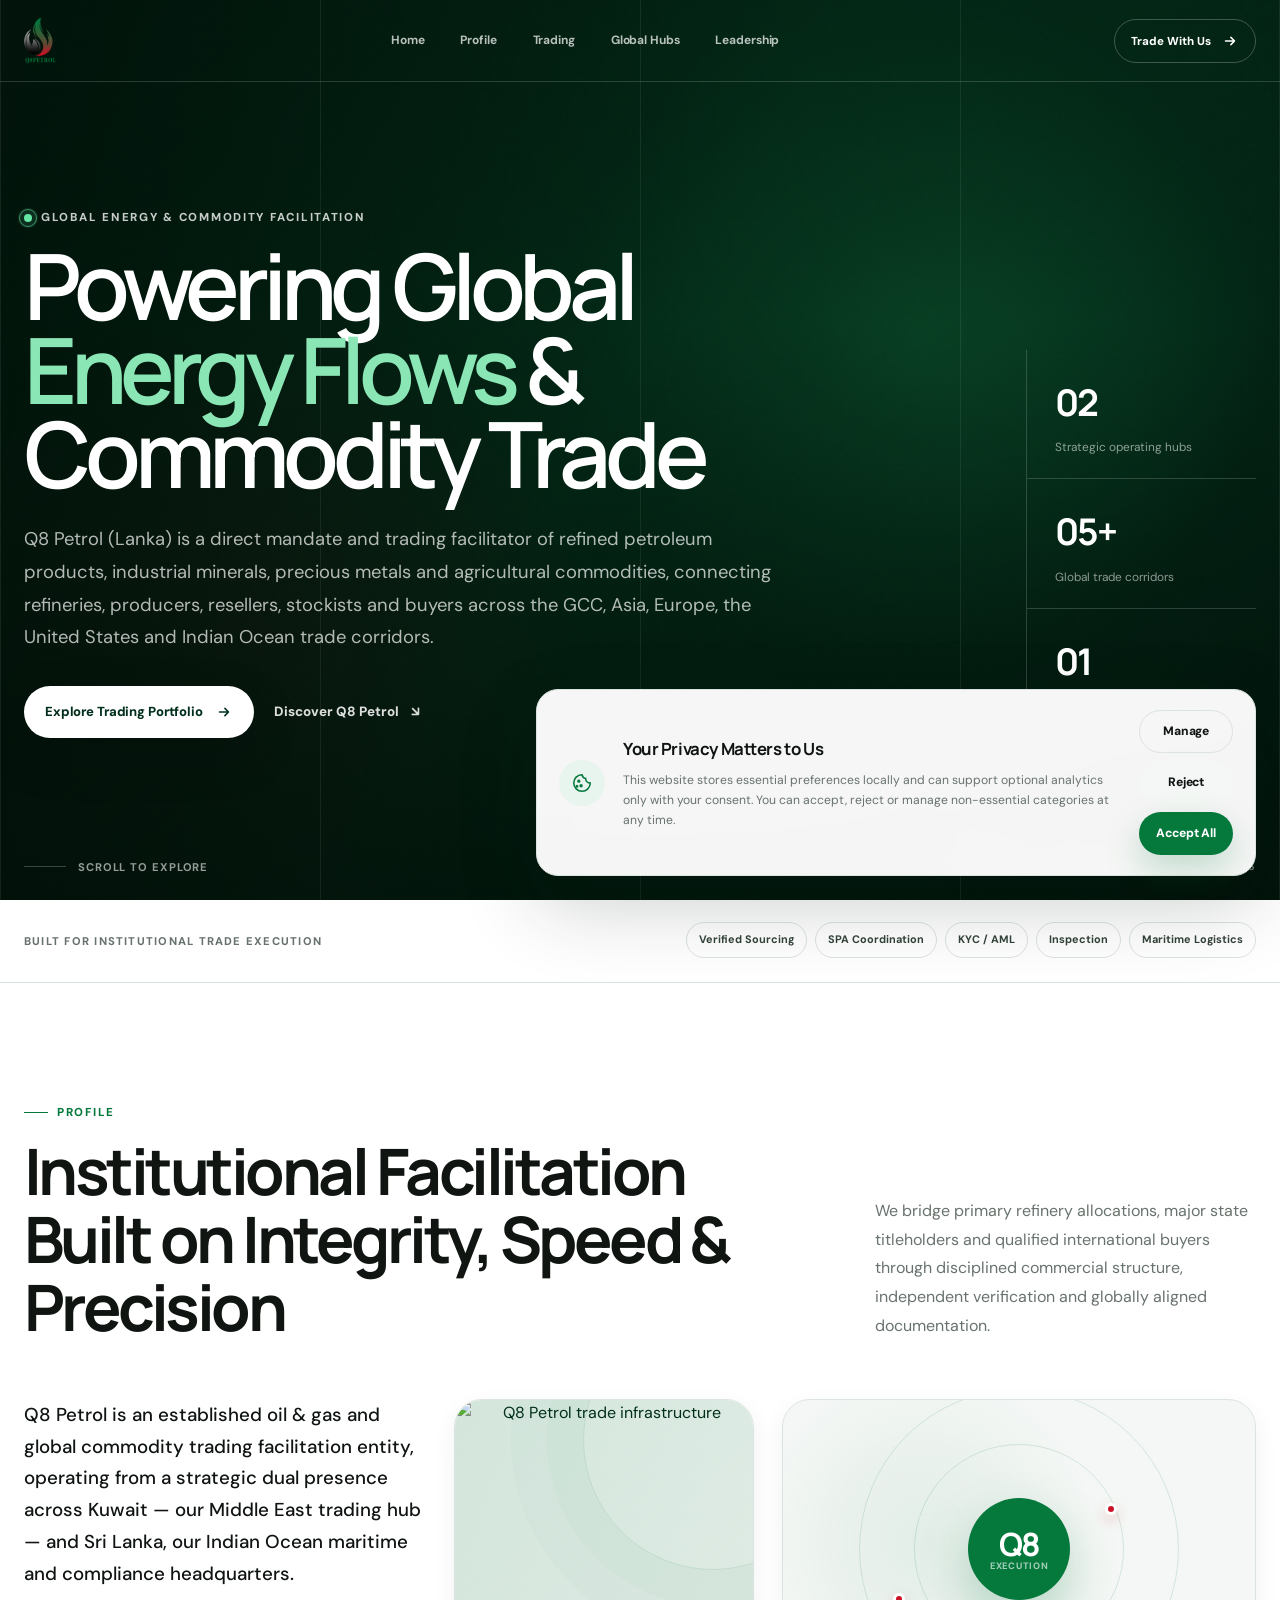
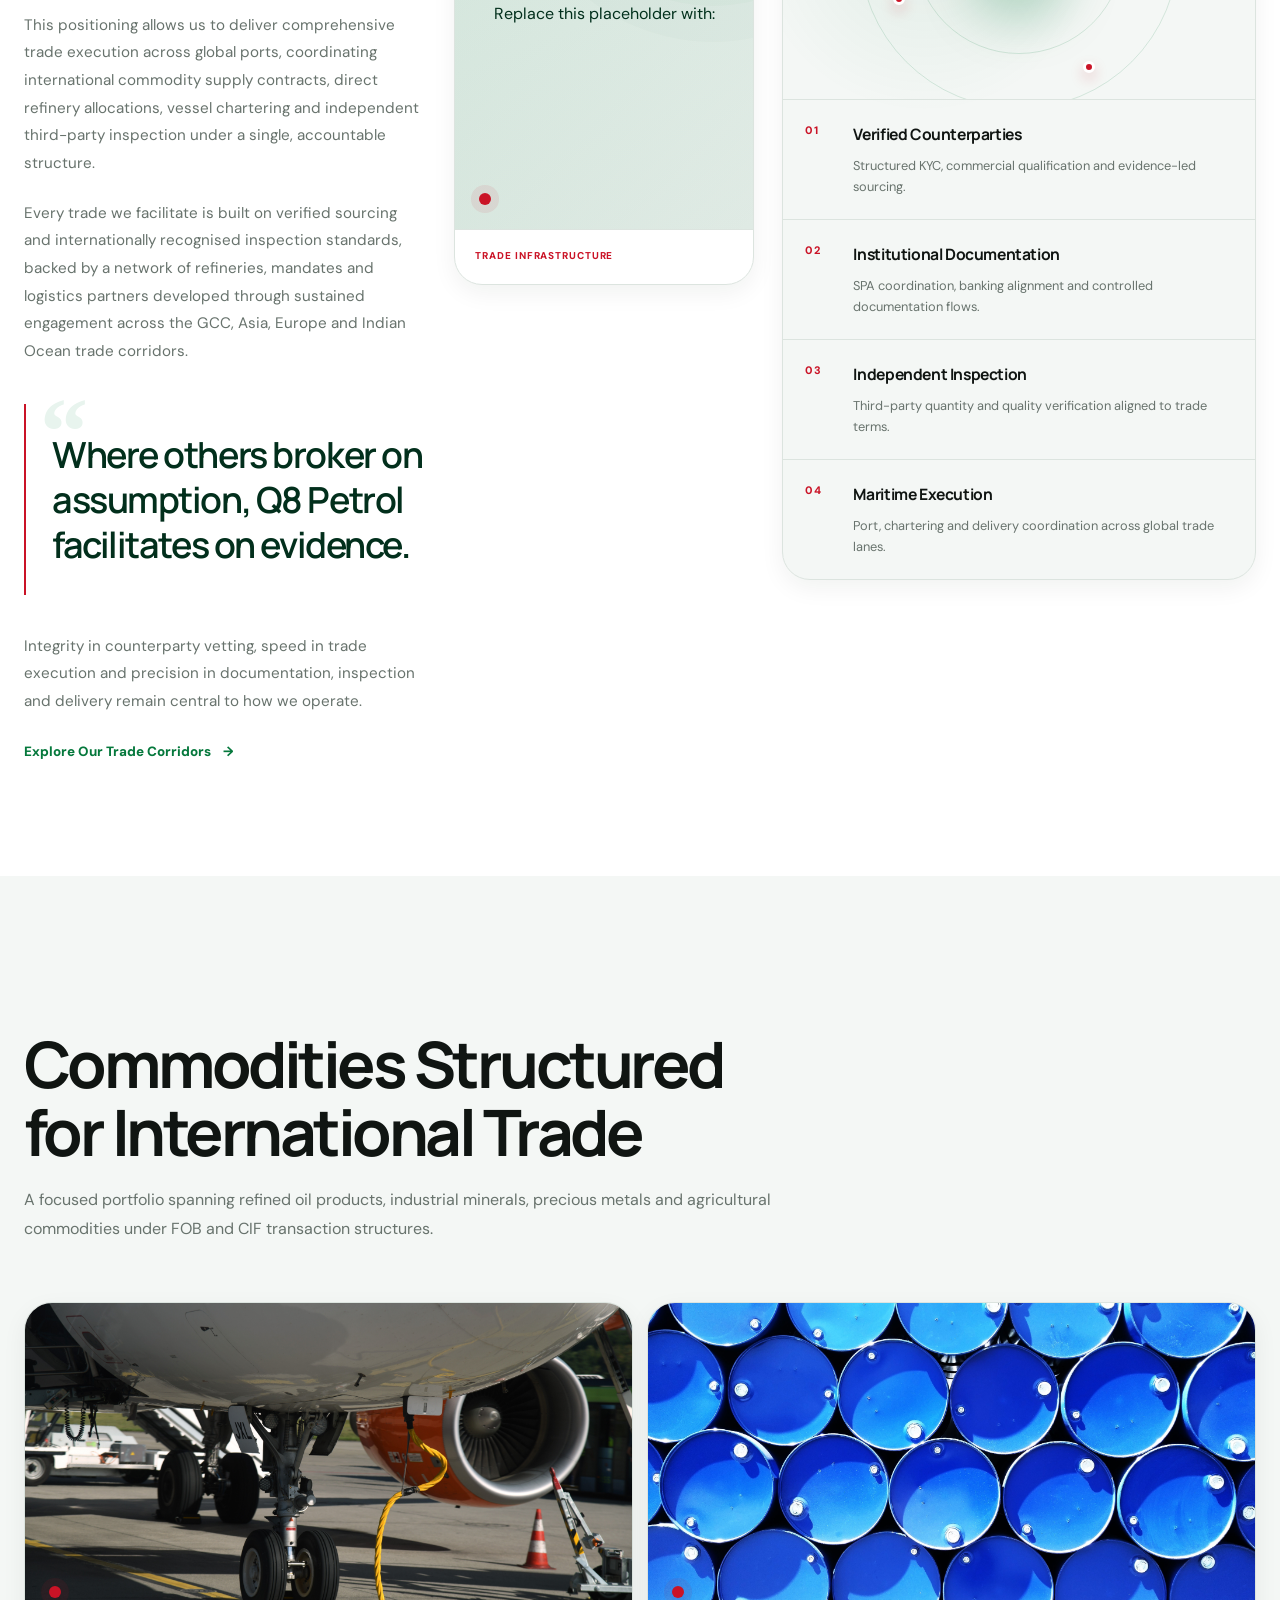
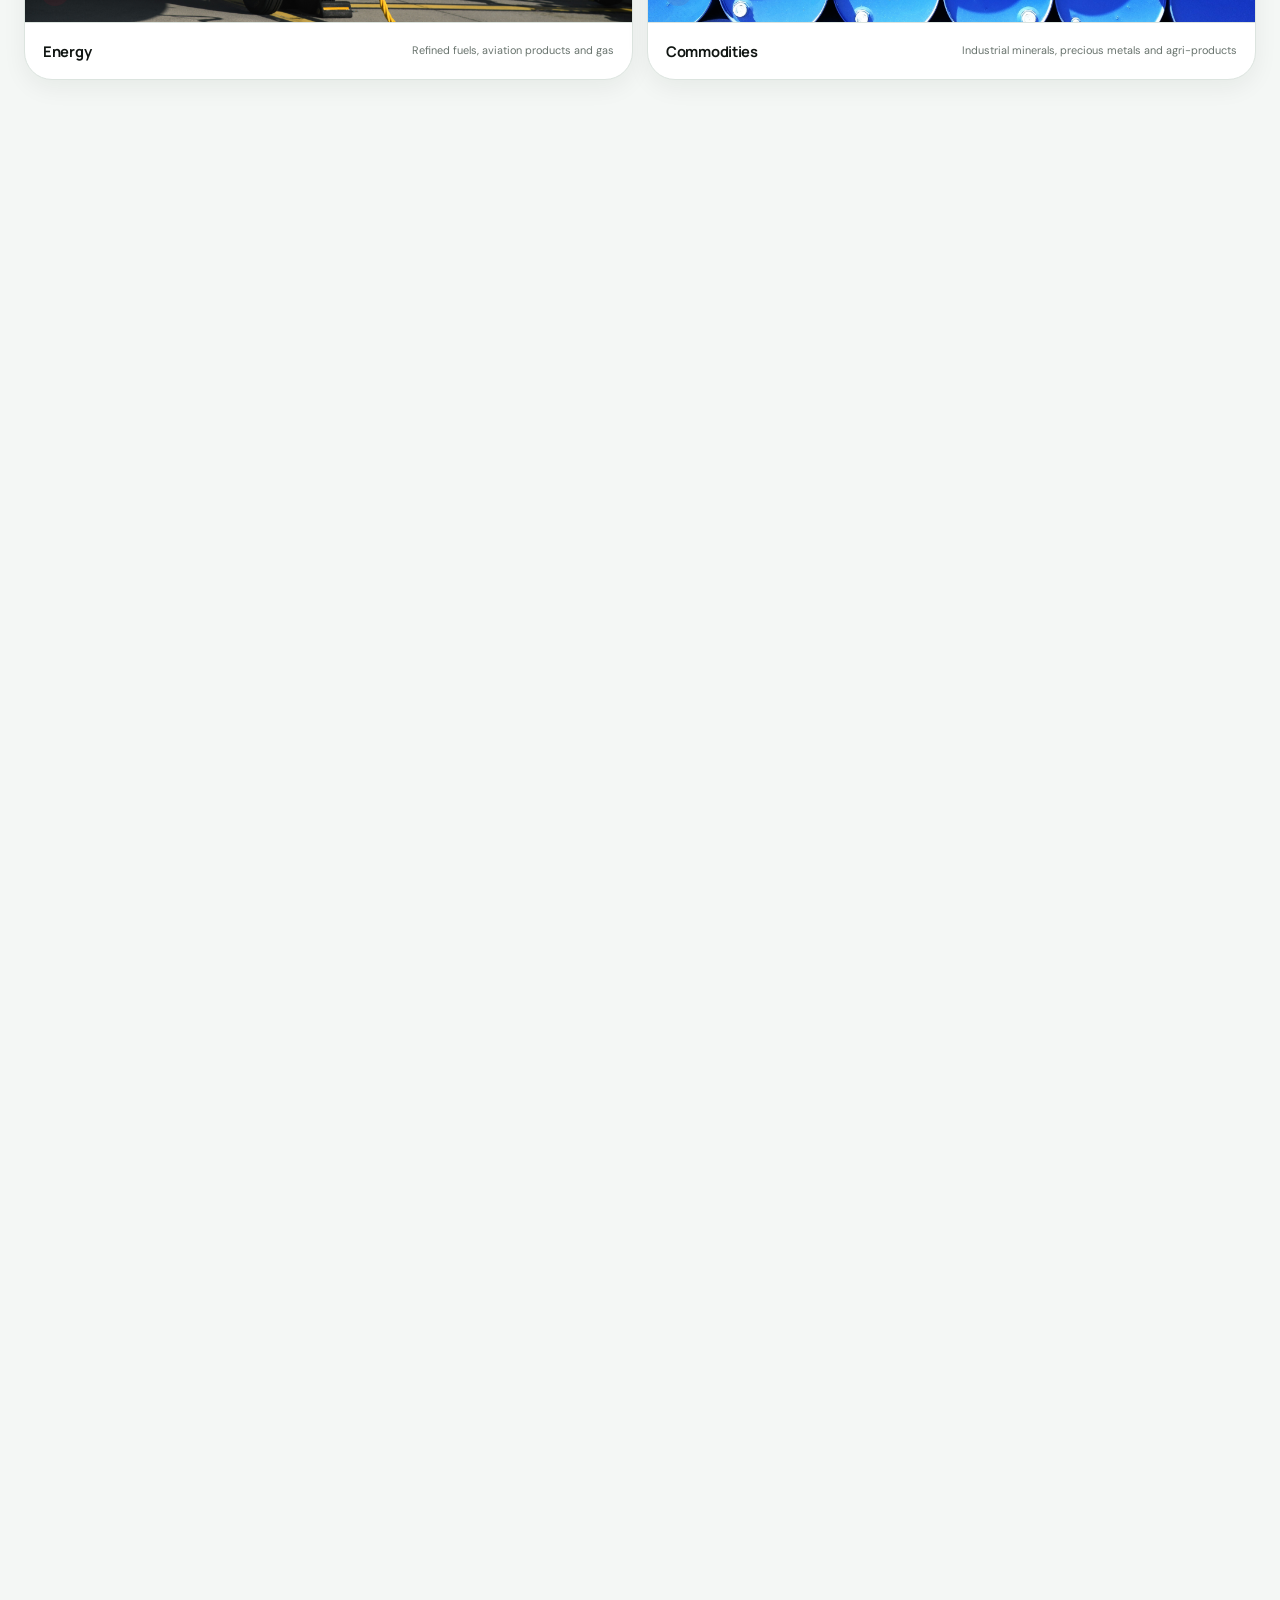
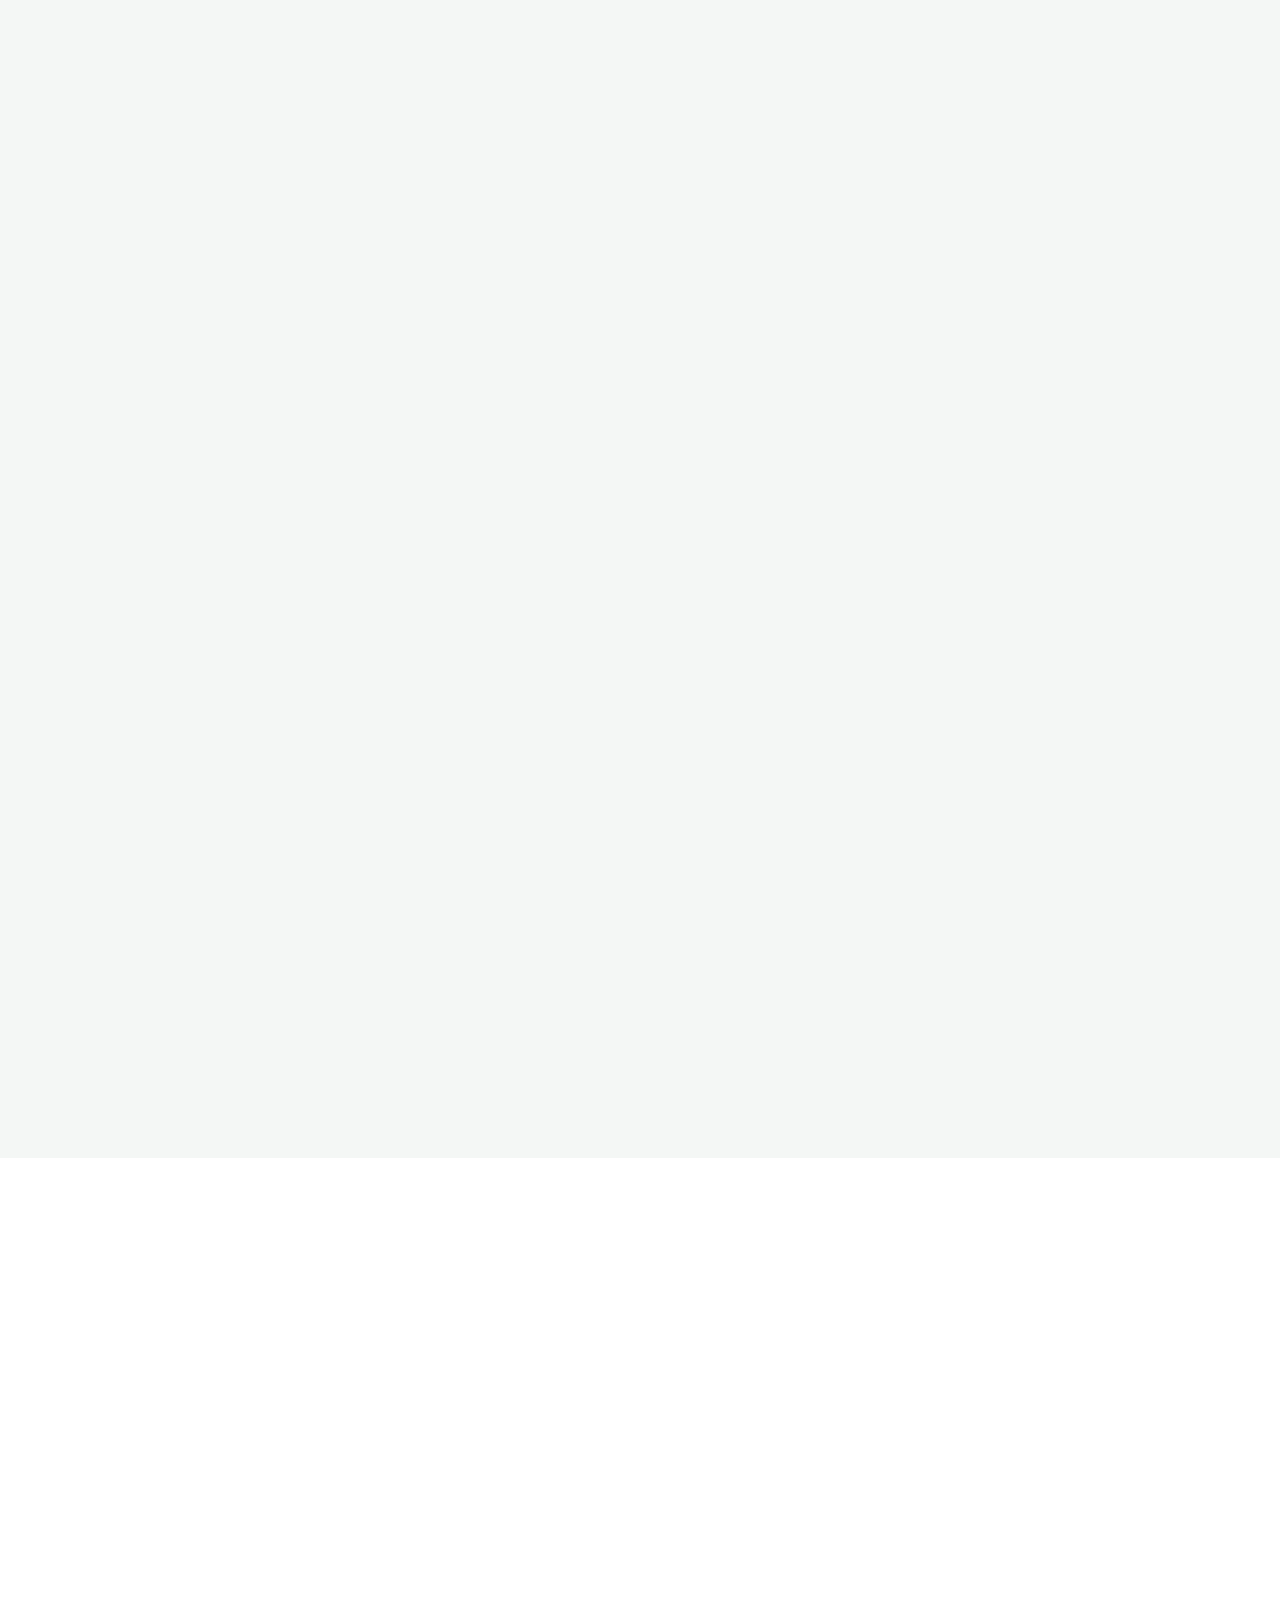
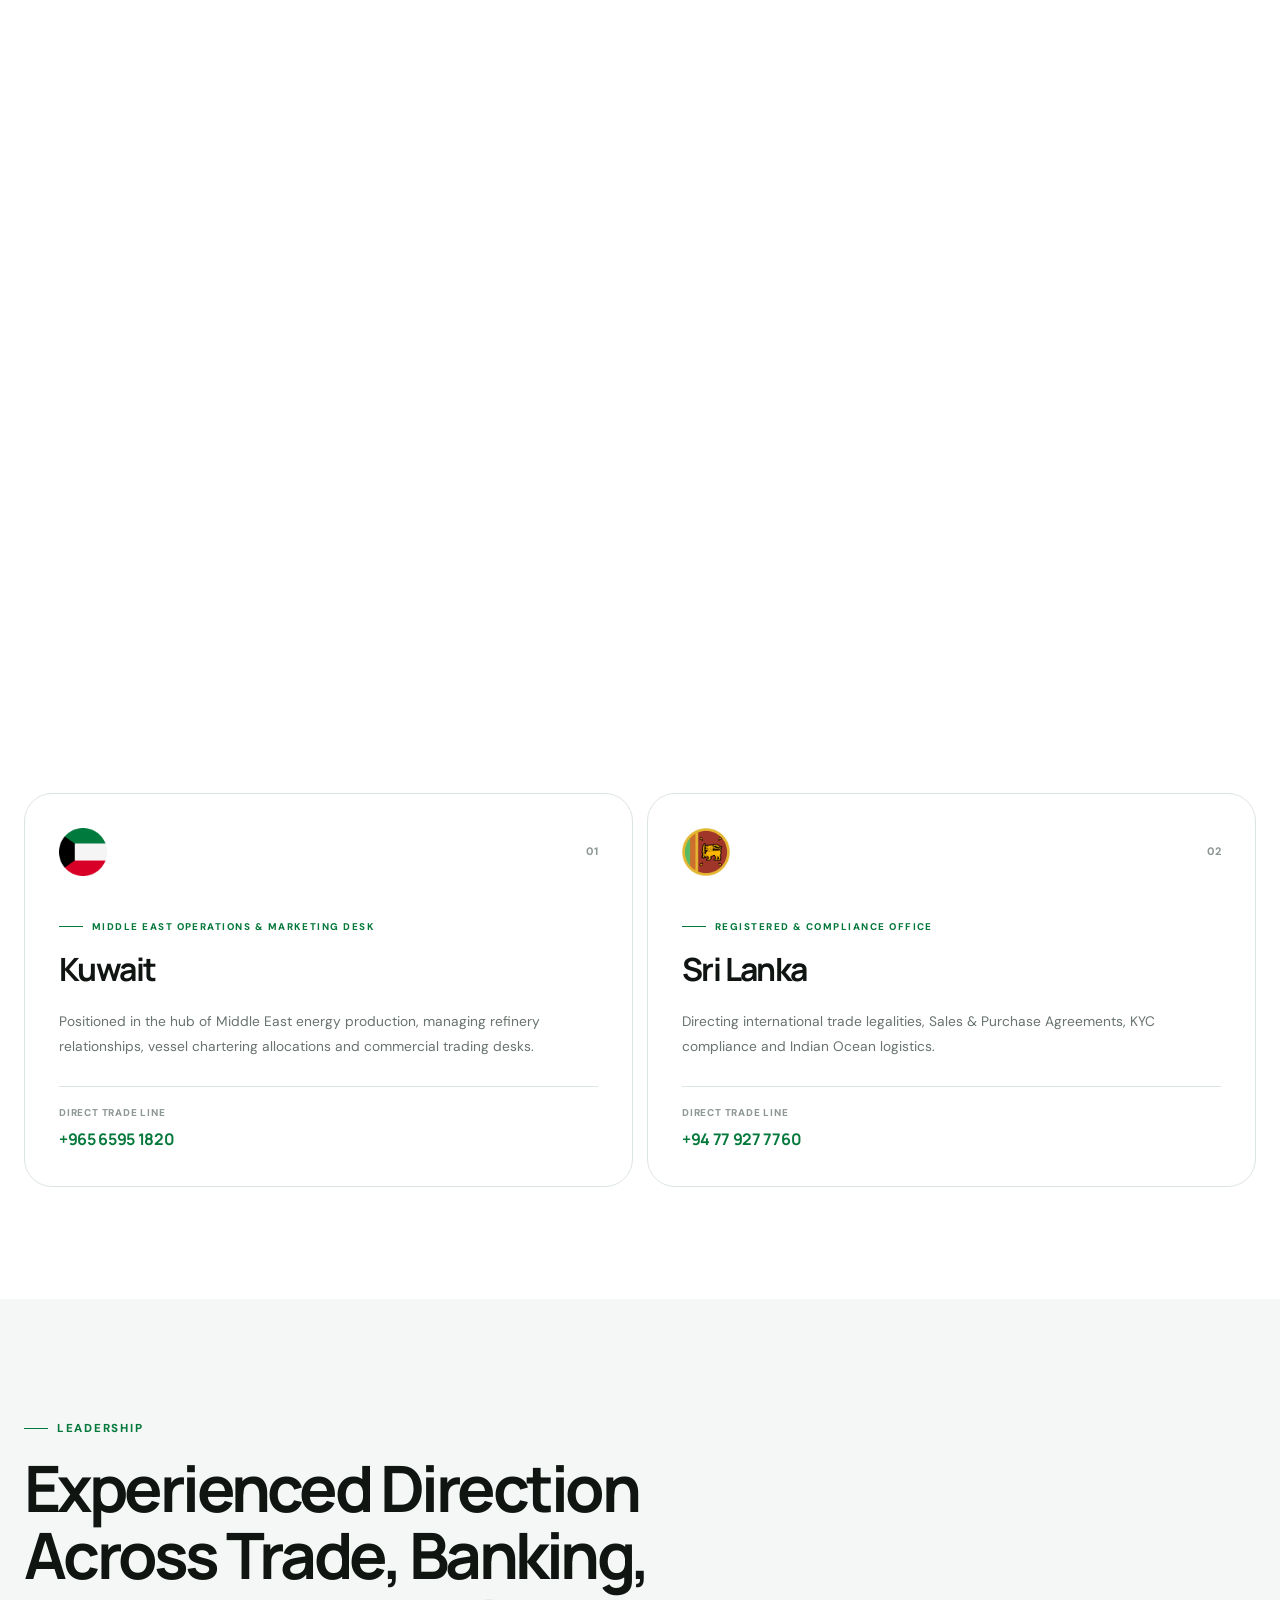
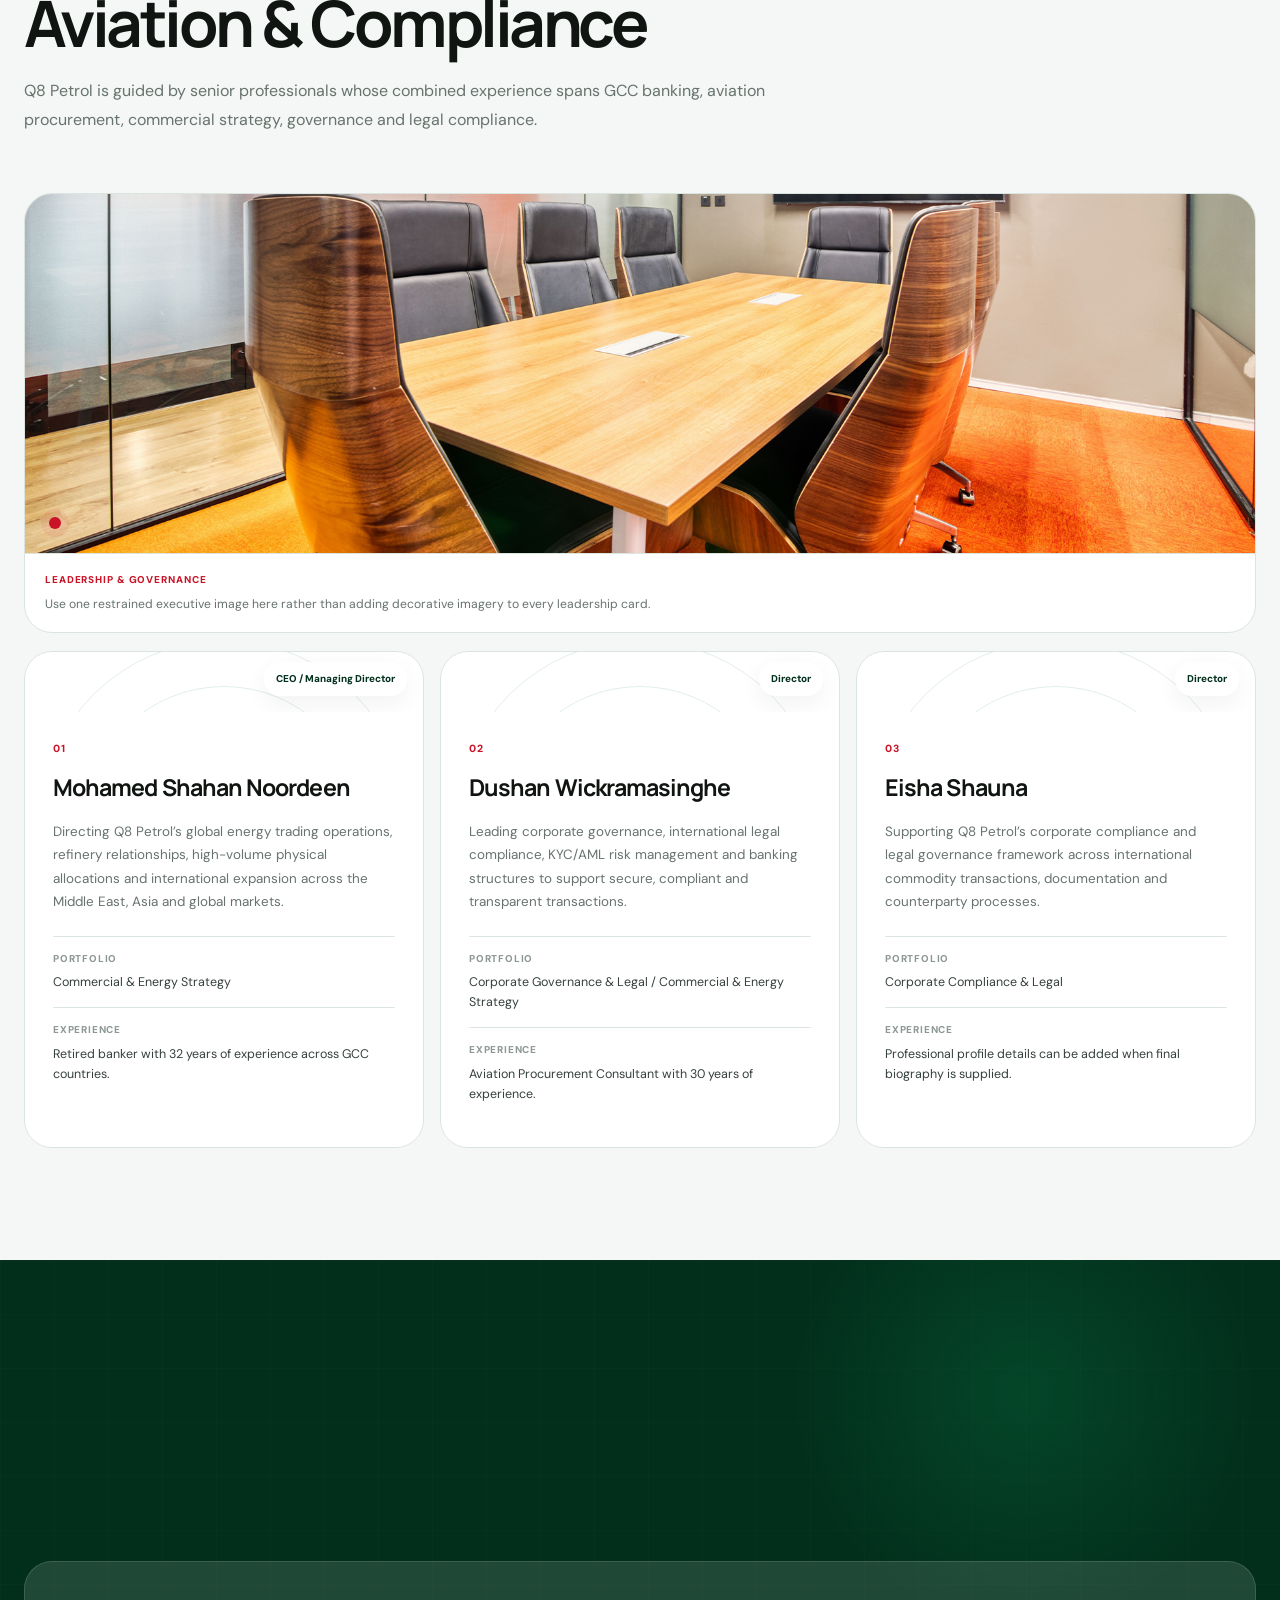
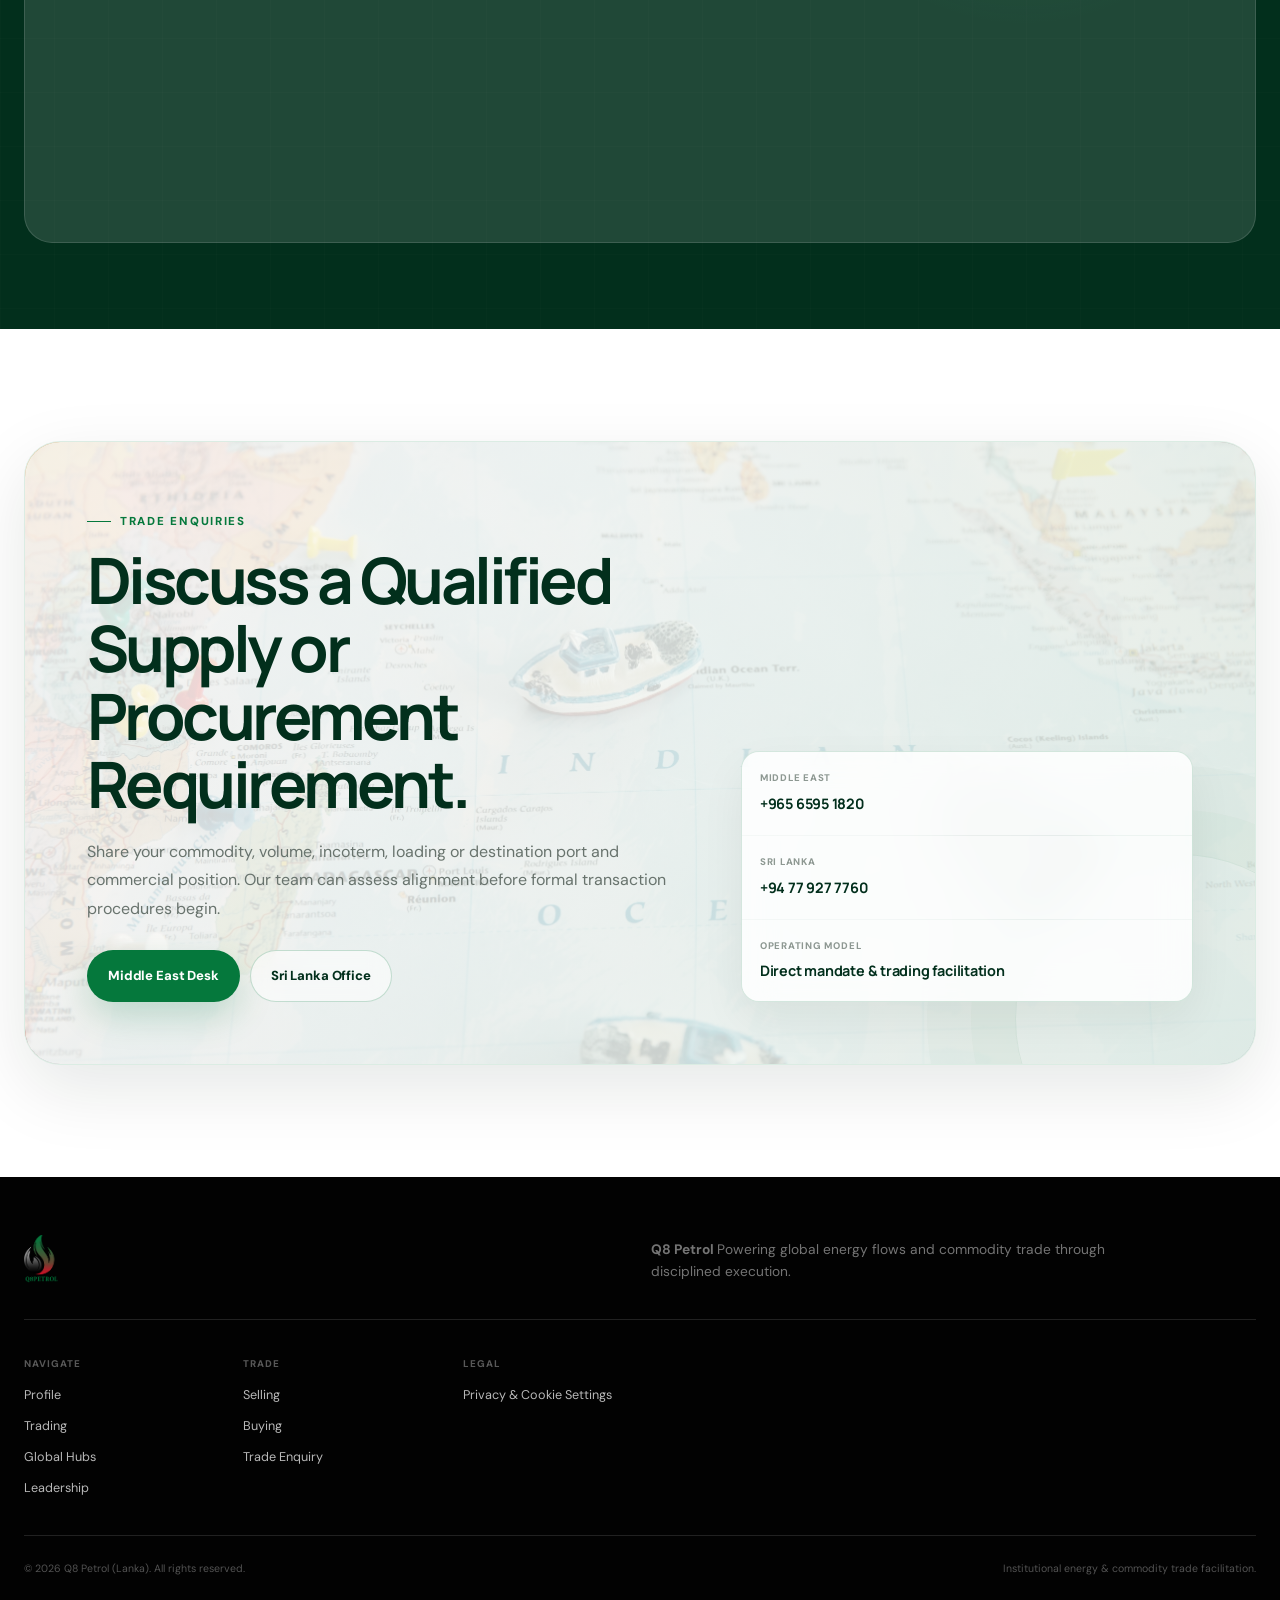
==== commit cb5c21e7: "logo fixed" ====
--- a/index.html
+++ b/index.html
@@ -44,24 +44,11 @@
     <header class="site-header" data-header>
       <div class="shell site-header__inner">
         <a class="brand" href="#home" aria-label="Q8 Petrol home">
-          <span class="brand__mark" aria-hidden="true">
-            <svg viewBox="0 0 48 48" role="img">
-              <path
-                d="M8 24c0-8.837 7.163-16 16-16 5.492 0 10.338 2.768 13.22 6.985"
-              />
-              <path
-                d="M40 24c0 8.837-7.163 16-16 16-5.492 0-10.338-2.768-13.22-6.985"
-              />
-              <path
-                d="M17.2 18.7h10.7c3.6 0 6.5 2.7 6.5 6.1 0 3.4-2.9 6.1-6.5 6.1H17.2"
-              />
-              <path d="M15.2 16.5v15" />
-            </svg>
-          </span>
-          <span class="brand__text">
-            <strong>Q8 Petrol</strong>
-            <small>Lanka</small>
-          </span>
+          <img
+            src="assets/images/logo.png"
+            alt="Q8 Petrol Lanka"
+            class="brand__logo"
+          />
         </a>
 
         <nav class="desktop-nav" aria-label="Primary navigation">
@@ -103,9 +90,10 @@
             <a href="#hubs">Global Hubs <span>04</span></a>
             <a href="#leadership">Leadership <span>05</span></a>
           </nav>
-          <a class="button button--primary button--full" href="#contact"
-            >Start a Trade Enquiry</a
-          >
+
+          <a class="button button--primary button--full" href="#contact">
+            Start a Trade Enquiry
+          </a>
         </div>
       </div>
     </header>
@@ -1094,29 +1082,16 @@
             href="#home"
             aria-label="Q8 Petrol home"
           >
-            <span class="brand__mark" aria-hidden="true">
-              <svg viewBox="0 0 48 48">
-                <path
-                  d="M8 24c0-8.837 7.163-16 16-16 5.492 0 10.338 2.768 13.22 6.985"
-                />
-                <path
-                  d="M40 24c0 8.837-7.163 16-16 16-5.492 0-10.338-2.768-13.22-6.985"
-                />
-                <path
-                  d="M17.2 18.7h10.7c3.6 0 6.5 2.7 6.5 6.1 0 3.4-2.9 6.1-6.5 6.1H17.2"
-                />
-                <path d="M15.2 16.5v15" />
-              </svg>
-            </span>
-            <span class="brand__text">
-              <strong>Q8 Petrol</strong>
-              <small>Lanka</small>
-            </span>
+            <img
+              src="assets/images/logo.png"
+              alt="Q8 Petrol Lanka"
+              class="brand__logo brand__logo--footer"
+            />
           </a>
 
           <p>
-            Powering global energy flows and commodity trade through disciplined
-            execution.
+            <strong>Q8 Petrol </strong>Powering global energy flows and
+            commodity trade through disciplined execution.
           </p>
         </div>
 
@@ -1128,12 +1103,14 @@
             <a href="#hubs">Global Hubs</a>
             <a href="#leadership">Leadership</a>
           </div>
+
           <div>
             <small>Trade</small>
             <a href="#trading">Selling</a>
             <a href="#trading">Buying</a>
             <a href="#contact">Trade Enquiry</a>
           </div>
+
           <div>
             <small>Legal</small>
             <button type="button" data-open-cookie-settings>
@@ -1147,6 +1124,7 @@
             © <span data-current-year></span> Q8 Petrol (Lanka). All rights
             reserved.
           </p>
+
           <p>Institutional energy & commodity trade facilitation.</p>
         </div>
       </div>
--- a/css/styles.css
+++ b/css/styles.css
@@ -207,31 +207,33 @@
   min-width: max-content;
 }
 
-.brand__mark {
-  display: grid;
-  width: 42px;
-  aspect-ratio: 1;
-  place-items: center;
-  border-radius: 50%;
-  background: var(--white);
-  color: var(--green);
-  box-shadow: inset 0 0 0 1px rgba(5, 120, 60, 0.09);
-}
-
-.brand__mark svg {
-  width: 30px;
-  fill: none;
-  stroke: currentColor;
-  stroke-linecap: round;
-  stroke-linejoin: round;
-  stroke-width: 2.1;
-}
-
-.site-header.is-scrolled .brand__mark,
+.brand {
+  display: inline-flex;
+  align-items: center;
+  flex-shrink: 0;
+}
+
+.brand__logo {
+  display: block;
+
+  width: auto;
+  height: 42px;
+
+  object-fit: contain;
+}
+
+/* Slightly larger on bigger screens */
+@media (min-width: 720px) {
+  .brand__logo {
+    height: 46px;
+  }
+}
+
+/* .site-header.is-scrolled .brand__mark,
 .site-header.menu-visible .brand__mark {
   background: var(--green);
   color: var(--white);
-}
+} */
 
 .brand__text {
   display: flex;
@@ -2098,9 +2100,18 @@
   color: var(--white);
 }
 
-.brand--footer .brand__mark {
-  background: var(--green);
-  color: var(--white);
+.brand--footer {
+  display: inline-flex;
+  align-items: center;
+}
+
+.brand__logo--footer {
+  display: block;
+
+  width: auto;
+  height: 48px;
+
+  object-fit: contain;
 }
 
 .site-footer__top {
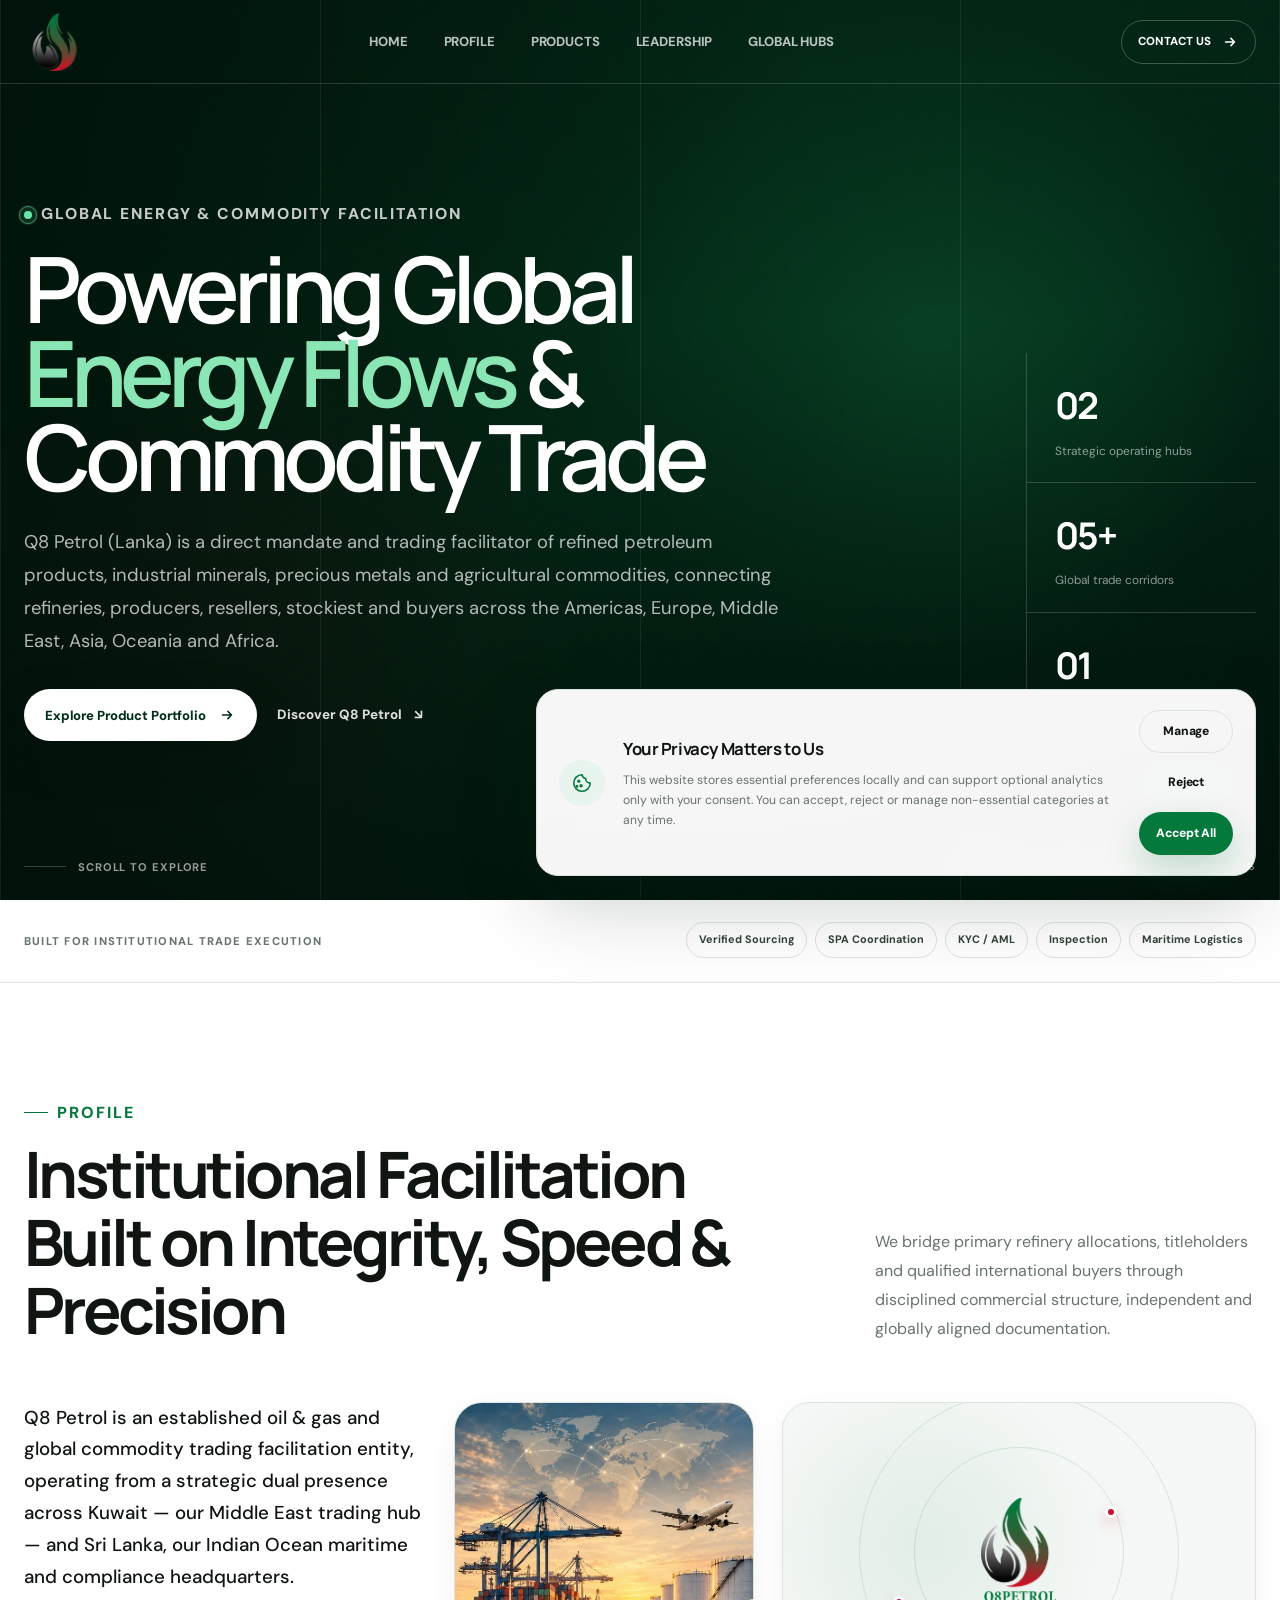
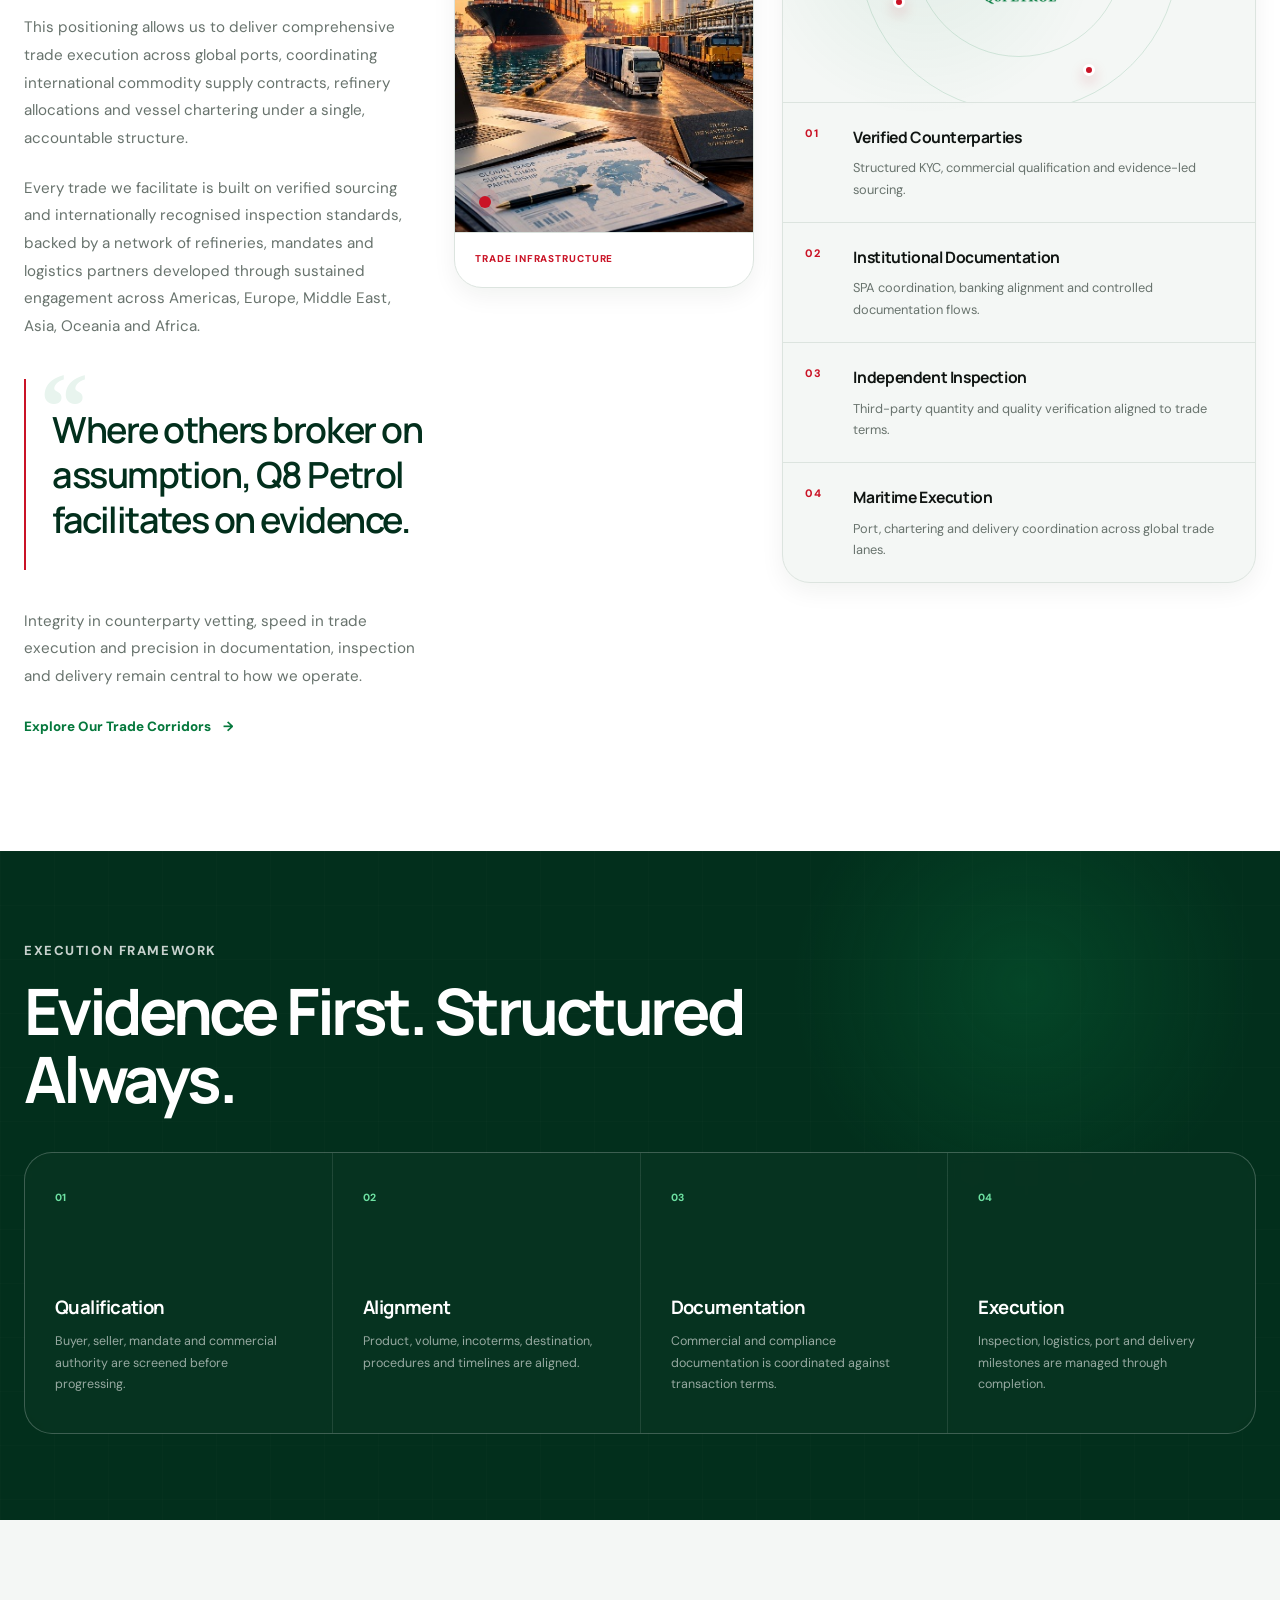
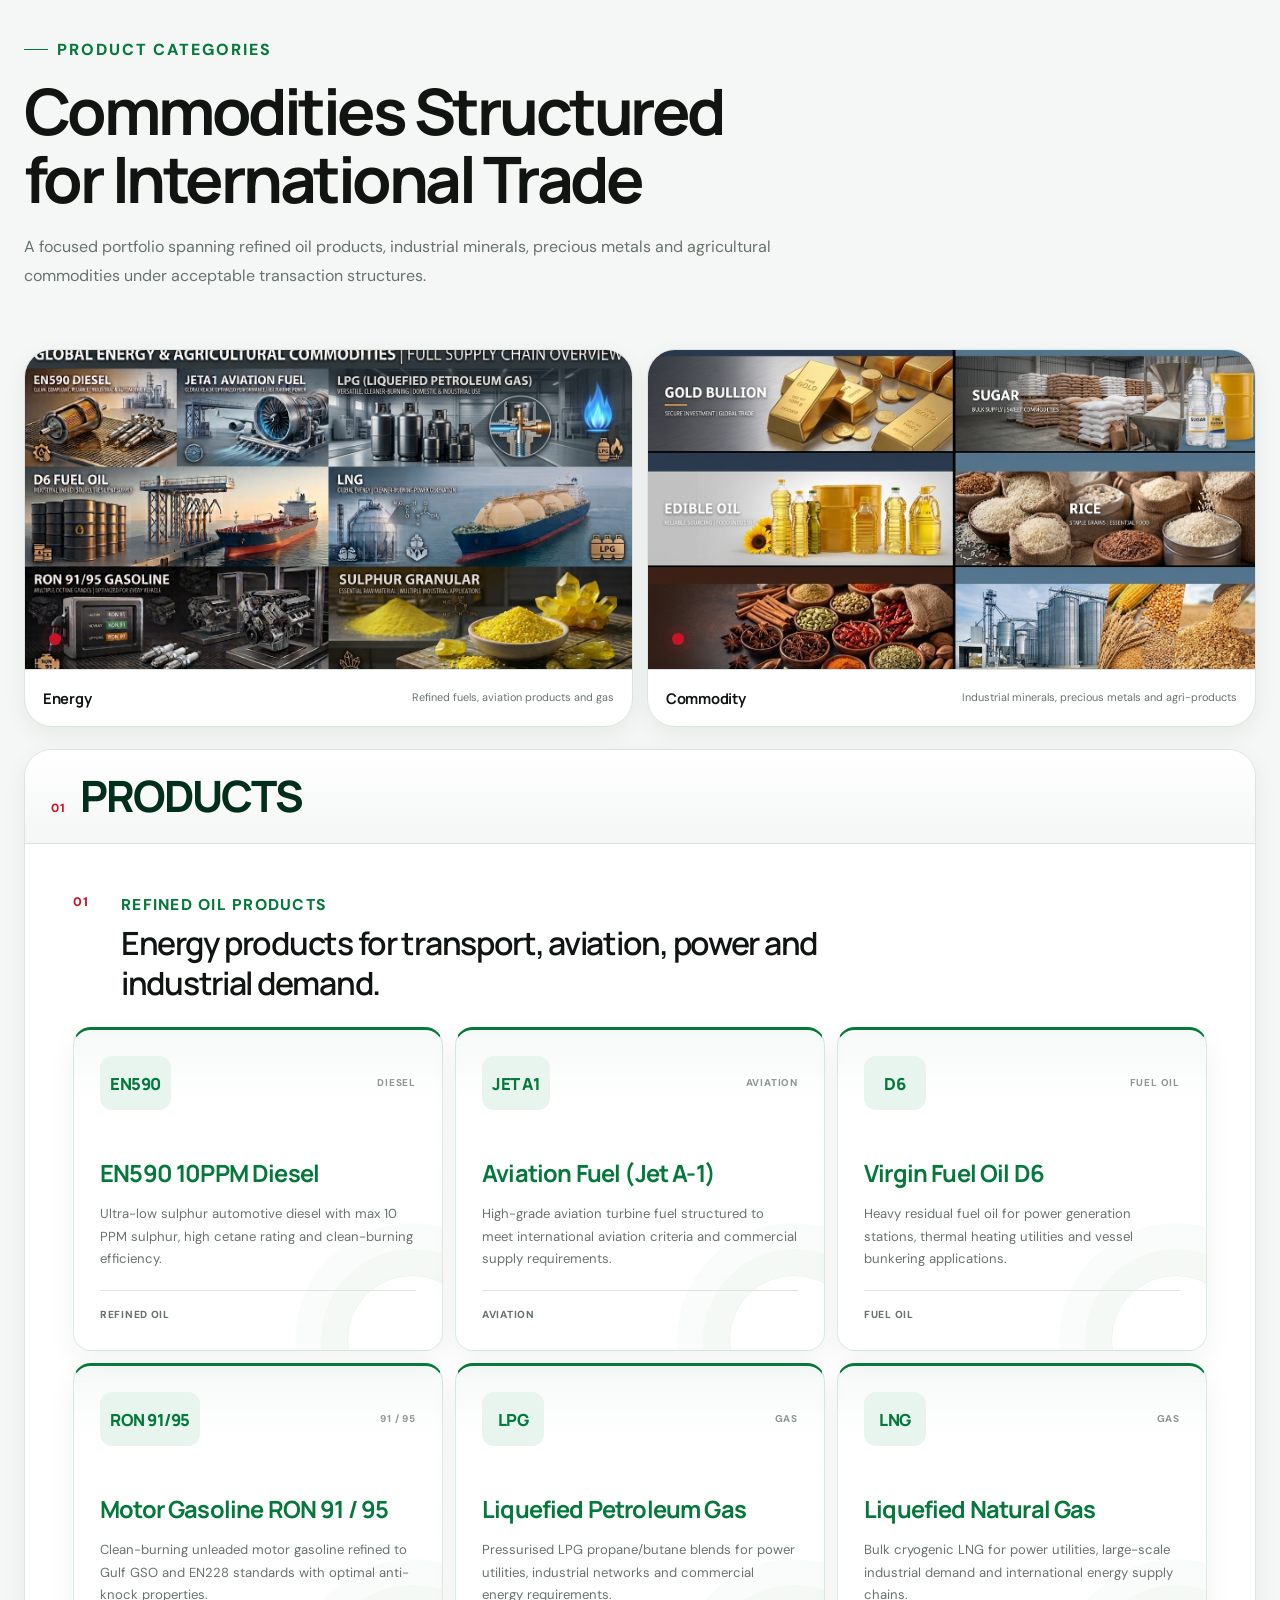
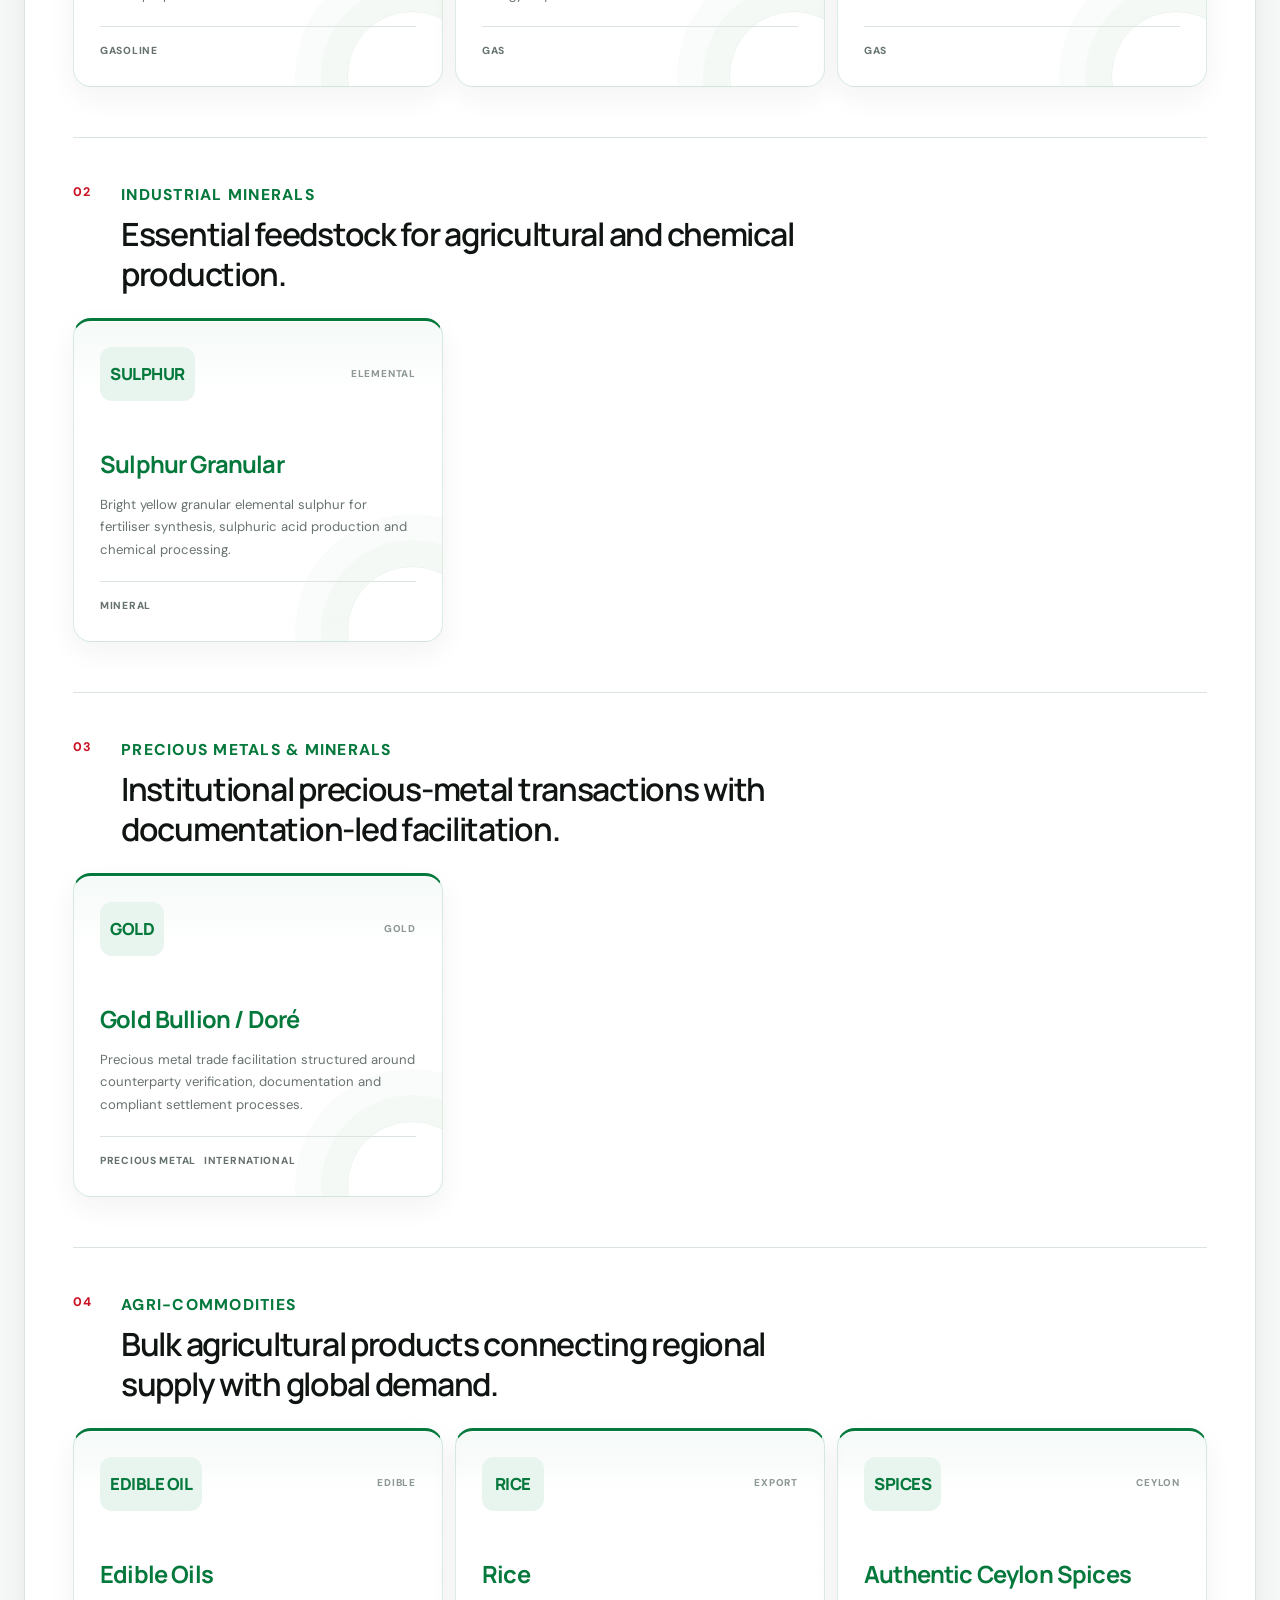
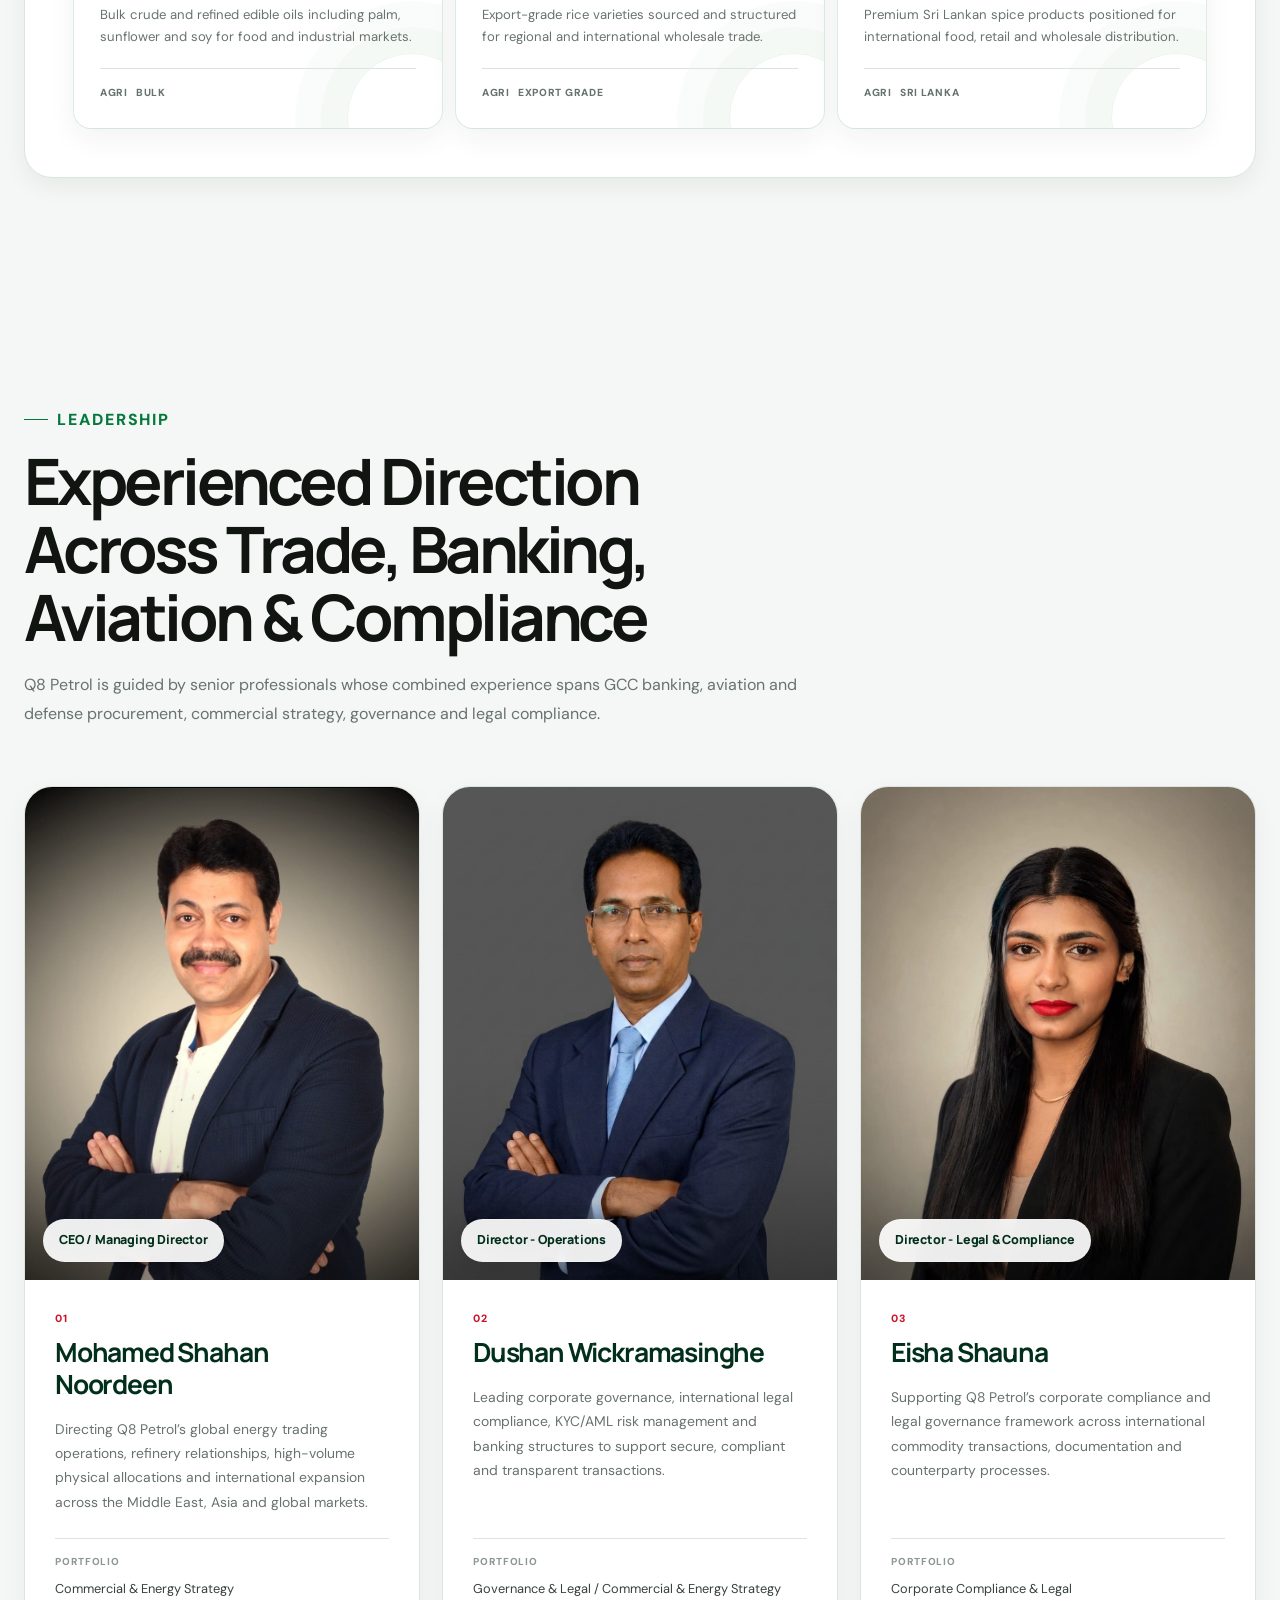
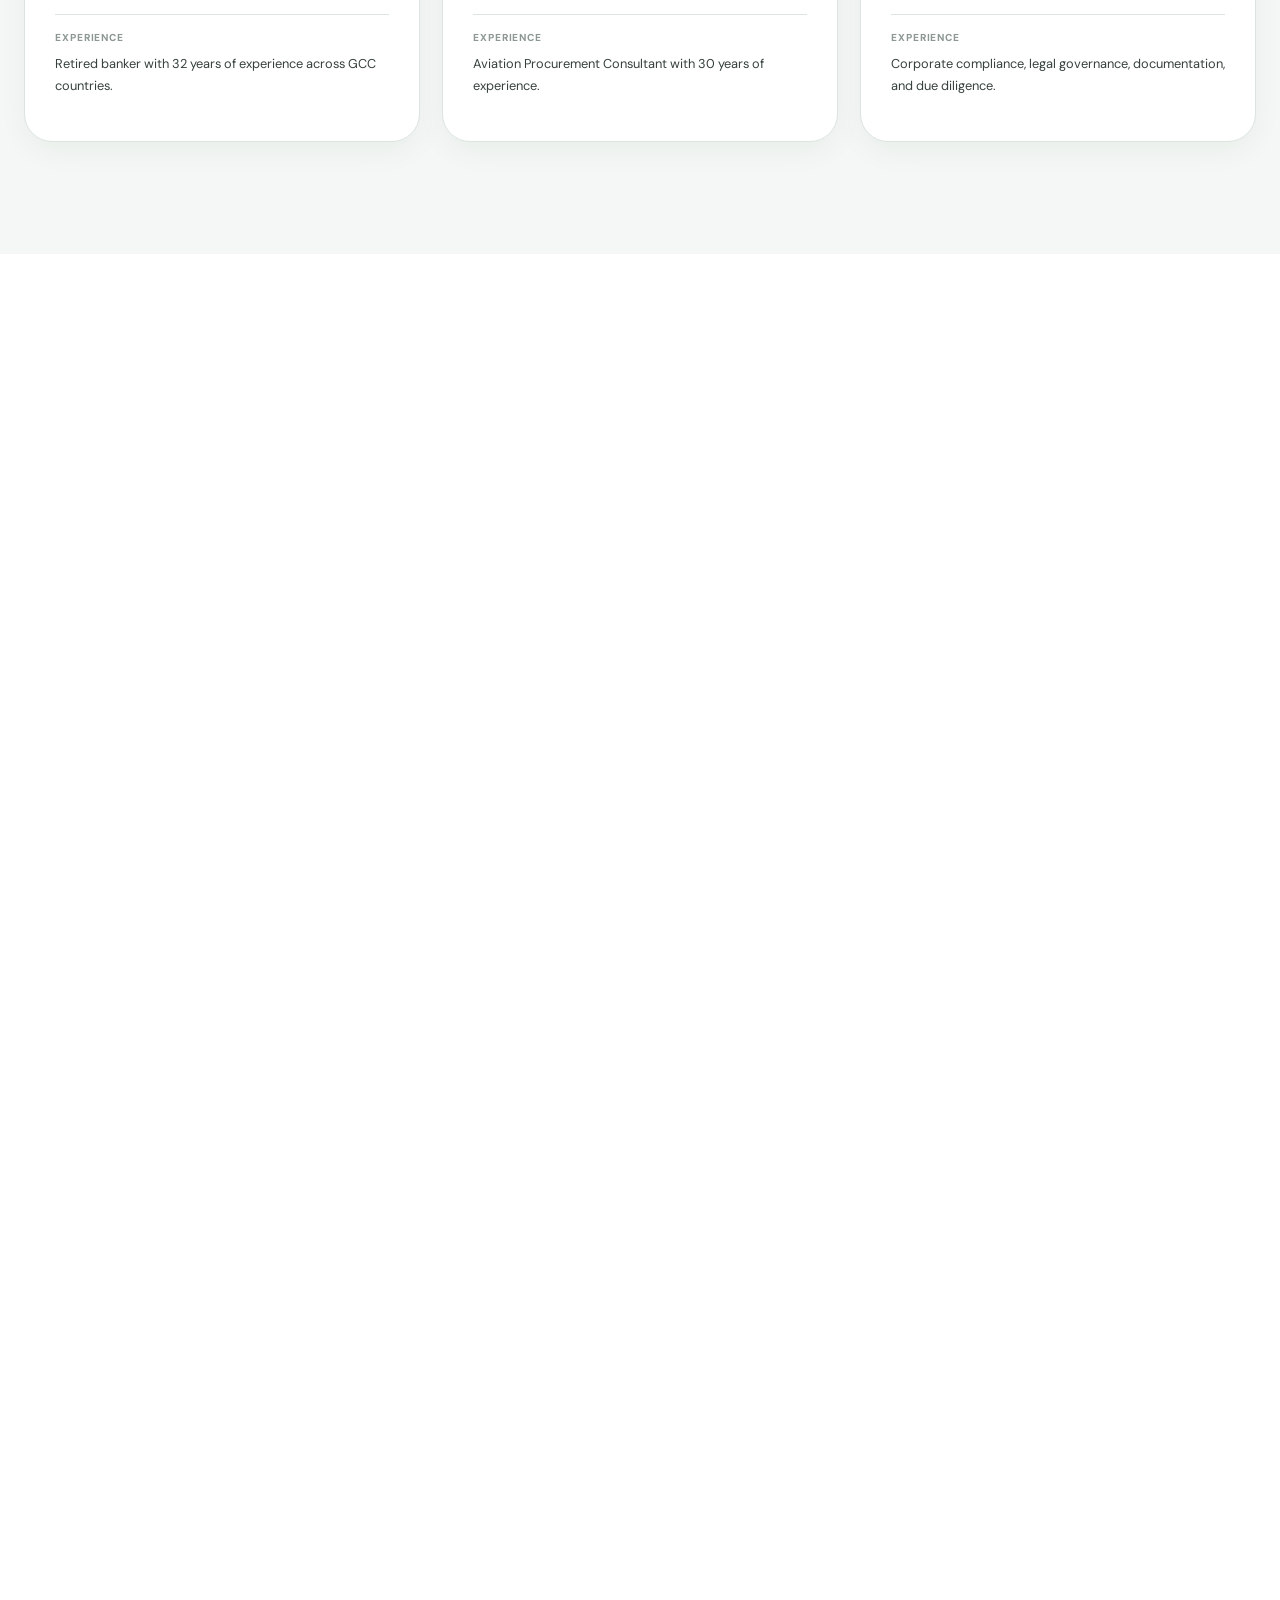
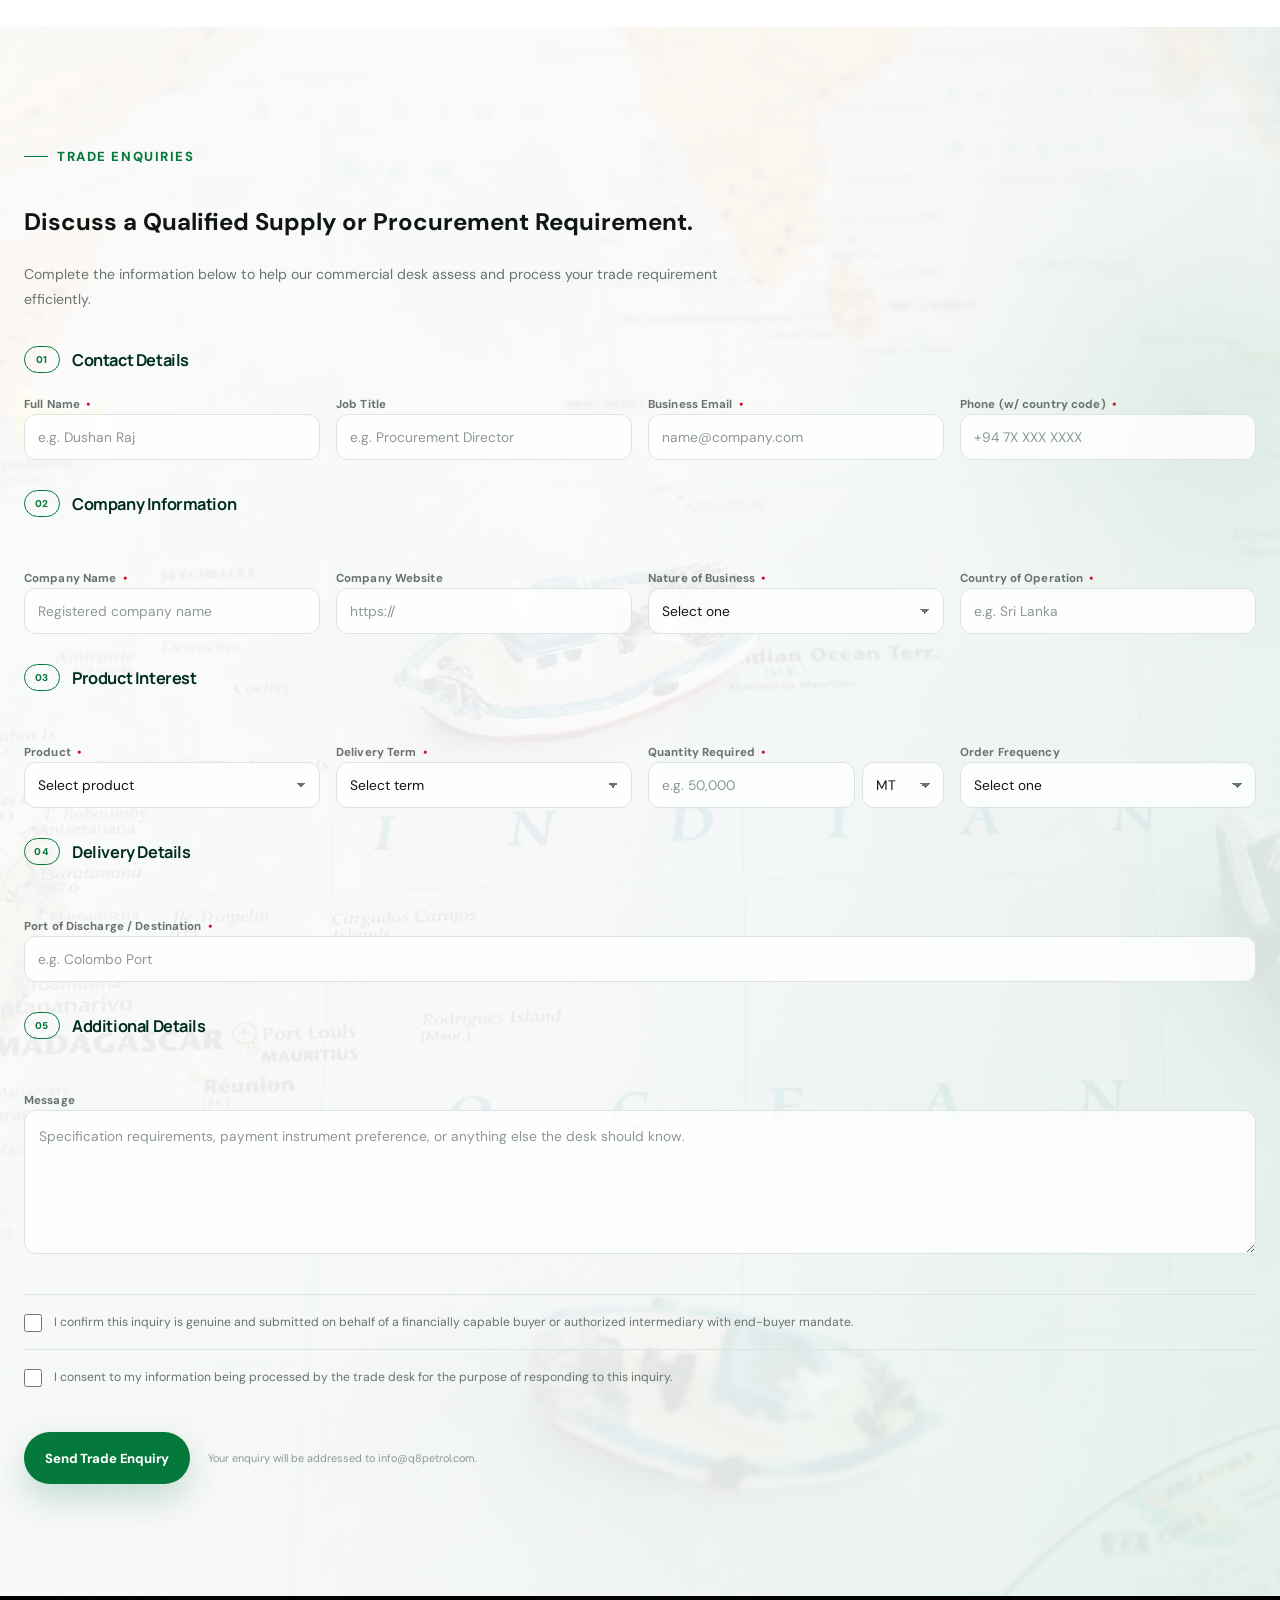
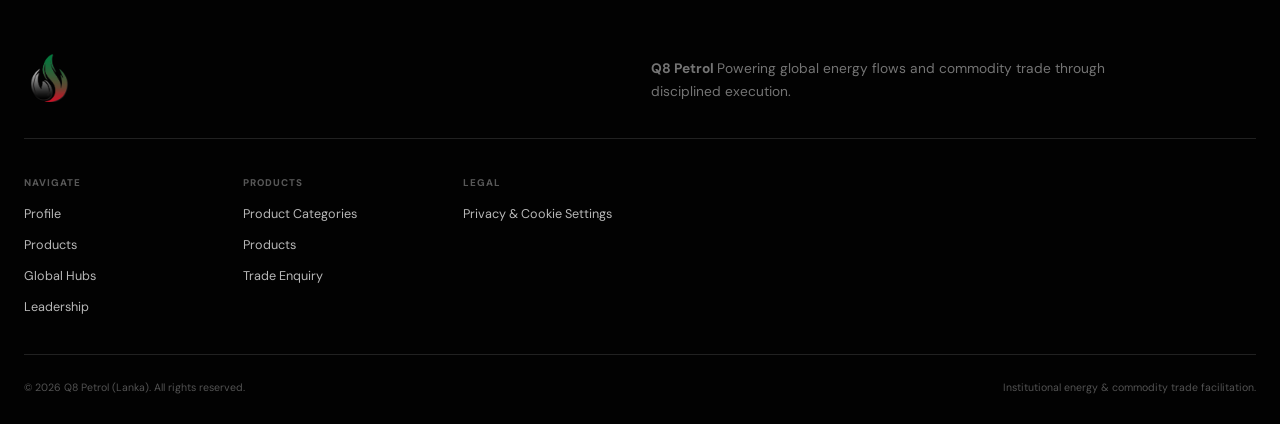
==== commit 03dec9c1: "Requested edited" ====
--- a/index.html
+++ b/index.html
@@ -1,155 +1,138 @@
 <!doctype html>
 <html lang="en">
   <head>
-    <meta charset="UTF-8" />
-    <meta name="viewport" content="width=device-width, initial-scale=1.0" />
+    <meta charset="utf-8" />
+    <meta content="width=device-width, initial-scale=1.0" name="viewport" />
     <meta
+      content="Q8 Petrol (Lanka) facilitates refined petroleum, industrial minerals, precious metals and agricultural commodity trade across the Americas, Europe, Middle East, Asia, Oceania and Africa."
       name="description"
-      content="Q8 Petrol (Lanka) facilitates refined petroleum, industrial minerals, precious metals and agricultural commodity trade across GCC, Asia, Europe, the United States and Indian Ocean corridors."
     />
-    <meta name="theme-color" content="#05783c" />
-    <meta name="color-scheme" content="light" />
-
-    <meta property="og:type" content="website" />
+    <meta content="#05783c" name="theme-color" />
+    <meta content="light" name="color-scheme" />
+    <meta content="website" property="og:type" />
     <meta
+      content="Q8 Petrol (Lanka) | Global Energy &amp; Commodity Trade"
       property="og:title"
-      content="Q8 Petrol (Lanka) | Global Energy & Commodity Trade"
     />
     <meta
+      content="Powering global energy flows and commodity trade through evidence-led facilitation, compliance and execution."
       property="og:description"
-      content="Powering global energy flows and commodity trade through evidence-led facilitation, compliance and execution."
     />
-    <meta property="og:image" content="assets/images/og-cover.svg" />
-
-    <title>Q8 Petrol (Lanka) | Global Energy & Commodity Trade</title>
-
-    <link rel="preconnect" href="https://fonts.googleapis.com" />
-    <link rel="preconnect" href="https://fonts.gstatic.com" crossorigin />
+    <meta content="assets/images/og-cover.svg" property="og:image" />
+    <title>Q8 Petrol (Lanka) | Global Energy &amp; Commodity Trade</title>
+    <link href="https://fonts.googleapis.com" rel="preconnect" />
+    <link crossorigin="" href="https://fonts.gstatic.com" rel="preconnect" />
     <link
-      href="https://fonts.googleapis.com/css2?family=DM+Sans:wght@400;500;600;700&family=Manrope:wght@500;600;700;800&display=swap"
+      href="https://fonts.googleapis.com/css2?family=DM+Sans:wght@400;500;600;700&amp;family=Manrope:wght@500;600;700;800&amp;display=swap"
       rel="stylesheet"
     />
-
-    <link rel="stylesheet" href="css/styles.css" />
-    <script defer src="js/main.js"></script>
+    <link href="css/styles.css" rel="stylesheet" />
+    <script defer="" src="js/main.js"></script>
   </head>
-
   <body>
     <a class="skip-link" href="#main-content">Skip to content</a>
-
-    <div class="page-progress" aria-hidden="true">
-      <span class="page-progress__bar" data-scroll-progress></span>
+    <div aria-hidden="true" class="page-progress">
+      <span class="page-progress__bar" data-scroll-progress=""></span>
     </div>
-
-    <header class="site-header" data-header>
+    <header class="site-header" data-header="">
       <div class="shell site-header__inner">
-        <a class="brand" href="#home" aria-label="Q8 Petrol home">
+        <a aria-label="Q8 Petrol home" class="" href="#home">
           <img
-            src="assets/images/logo.png"
             alt="Q8 Petrol Lanka"
             class="brand__logo"
+            src="assets/images/logo.png"
           />
         </a>
-
-        <nav class="desktop-nav" aria-label="Primary navigation">
-          <a href="#home">Home</a>
-          <a href="#profile">Profile</a>
-          <a href="#trading">Trading</a>
-          <a href="#hubs">Global Hubs</a>
-          <a href="#leadership">Leadership</a>
+        <nav aria-label="Primary navigation" class="desktop-nav">
+          <a href="#home">HOME</a><a href="#profile">PROFILE</a
+          ><a href="#products">PRODUCTS</a><a href="#leadership">LEADERSHIP</a
+          ><a href="#hubs">GLOBAL HUBS</a>
         </nav>
-
         <div class="site-header__actions">
-          <a class="header-cta" href="#contact">
-            Trade With Us
-            <svg viewBox="0 0 20 20" aria-hidden="true">
-              <path d="M5 10h10M11 6l4 4-4 4" />
-            </svg>
-          </a>
-
+          <a class="header-cta" href="#contact"
+            >CONTACT US
+            <svg aria-hidden="true" viewbox="0 0 20 20">
+              <path d="M5 10h10M11 6l4 4-4 4"></path></svg
+          ></a>
           <button
+            aria-controls="mobile-menu"
+            aria-expanded="false"
+            aria-label="Open navigation menu"
             class="nav-toggle"
+            data-nav-toggle=""
             type="button"
-            aria-expanded="false"
-            aria-controls="mobile-menu"
-            aria-label="Open navigation menu"
-            data-nav-toggle
           >
             <span></span>
             <span></span>
           </button>
         </div>
       </div>
-
-      <div class="mobile-menu" id="mobile-menu" data-mobile-menu>
+      <div class="mobile-menu" data-mobile-menu="" id="mobile-menu">
         <div class="shell mobile-menu__inner">
           <nav aria-label="Mobile navigation">
-            <a href="#home">Home <span>01</span></a>
-            <a href="#profile">Profile <span>02</span></a>
-            <a href="#trading">Trading <span>03</span></a>
-            <a href="#hubs">Global Hubs <span>04</span></a>
-            <a href="#leadership">Leadership <span>05</span></a>
+            <a href="#home">HOME <span>01</span></a
+            ><a href="#profile">PROFILE <span>02</span></a
+            ><a href="#products">PRODUCTS <span>03</span></a
+            ><a href="#leadership">LEADERSHIP <span>04</span></a
+            ><a href="#hubs">GLOBAL HUBS <span>05</span></a>
           </nav>
-
-          <a class="button button--primary button--full" href="#contact">
-            Start a Trade Enquiry
-          </a>
+          <a class="button button--primary button--full" href="#contact"
+            >CONTACT US</a
+          >
         </div>
       </div>
     </header>
-
     <main id="main-content">
       <section class="hero" id="home">
-        <div class="hero__media" aria-hidden="true">
-          <video id="heroVideo" autoplay muted loop playsinline preload="auto">
+        <div aria-hidden="true" class="hero__media">
+          <video
+            autoplay=""
+            id="heroVideo"
+            loop=""
+            muted=""
+            playsinline=""
+            preload="auto"
+          >
             <source src="assets/video/q8.mp4" type="video/mp4" />
           </video>
-
           <div class="hero__media-fallback"></div>
           <div class="hero__overlay"></div>
           <div class="hero__grain"></div>
         </div>
-
-        <div class="hero__lines" aria-hidden="true">
+        <div aria-hidden="true" class="hero__lines">
           <span></span><span></span><span></span><span></span>
         </div>
-
         <div class="shell hero__content">
-          <div class="hero__copy" data-reveal>
+          <div class="hero__copy" data-reveal="">
             <p class="eyebrow eyebrow--light">
               <span class="status-dot"></span>
-              Global Energy & Commodity Facilitation
+              Global Energy &amp; Commodity Facilitation
             </p>
-
             <h1>
               Powering Global
               <span>Energy Flows</span>
-              & Commodity Trade
+              &amp; Commodity Trade
             </h1>
-
             <p class="hero__lead">
               Q8 Petrol (Lanka) is a direct mandate and trading facilitator of
               refined petroleum products, industrial minerals, precious metals
               and agricultural commodities, connecting refineries, producers,
-              resellers, stockists and buyers across the GCC, Asia, Europe, the
-              United States and Indian Ocean trade corridors.
+              resellers, stockiest and buyers across the Americas, Europe,
+              Middle East, Asia, Oceania and Africa.
             </p>
-
             <div class="hero__actions">
-              <a class="button button--light" href="#trading">
-                Explore Trading Portfolio
-                <svg viewBox="0 0 20 20" aria-hidden="true">
-                  <path d="M5 10h10M11 6l4 4-4 4" />
-                </svg>
-              </a>
+              <a class="button button--light" href="#products"
+                >Explore Product Portfolio
+                <svg aria-hidden="true" viewbox="0 0 20 20">
+                  <path d="M5 10h10M11 6l4 4-4 4"></path></svg
+              ></a>
               <a class="text-link text-link--light" href="#profile">
                 Discover Q8 Petrol
                 <span aria-hidden="true">↘</span>
               </a>
             </div>
           </div>
-
-          <div class="hero__rail" data-reveal data-reveal-delay="140">
+          <div class="hero__rail" data-reveal="" data-reveal-delay="140">
             <div class="hero-stat">
               <span>02</span>
               <p>Strategic operating hubs</p>
@@ -164,7 +147,6 @@
             </div>
           </div>
         </div>
-
         <div class="hero__bottom shell">
           <a class="scroll-cue" href="#profile">
             <span class="scroll-cue__line"></span>
@@ -176,8 +158,7 @@
           </p>
         </div>
       </section>
-
-      <section class="trust-strip" aria-label="Trade capabilities">
+      <section aria-label="Trade capabilities" class="trust-strip">
         <div class="shell trust-strip__inner">
           <p>Built for institutional trade execution</p>
           <div class="trust-strip__items">
@@ -189,81 +170,71 @@
           </div>
         </div>
       </section>
-
       <section class="section section--profile" id="profile">
         <div class="shell">
           <div class="section-heading section-heading--split">
-            <div data-reveal>
+            <div data-reveal="">
               <p class="eyebrow">Profile</p>
               <h2>
-                Institutional Facilitation Built on Integrity, Speed & Precision
+                Institutional Facilitation Built on Integrity, Speed &amp;
+                Precision
               </h2>
             </div>
             <p
               class="section-heading__aside"
-              data-reveal
+              data-reveal=""
               data-reveal-delay="100"
             >
-              We bridge primary refinery allocations, major state titleholders
-              and qualified international buyers through disciplined commercial
-              structure, independent verification and globally aligned
-              documentation.
+              We bridge primary refinery allocations, titleholders and qualified
+              international buyers through disciplined commercial structure,
+              independent and globally aligned documentation.
             </p>
           </div>
-
           <div class="profile-layout profile-layout--editorial">
-            <div class="profile-story" data-reveal>
+            <div class="profile-story" data-reveal="">
               <p class="profile-story__lead">
-                Q8 Petrol is an established oil & gas and global commodity
+                Q8 Petrol is an established oil &amp; gas and global commodity
                 trading facilitation entity, operating from a strategic dual
                 presence across Kuwait — our Middle East trading hub — and Sri
                 Lanka, our Indian Ocean maritime and compliance headquarters.
               </p>
-
               <p>
                 This positioning allows us to deliver comprehensive trade
                 execution across global ports, coordinating international
-                commodity supply contracts, direct refinery allocations, vessel
-                chartering and independent third-party inspection under a
-                single, accountable structure.
+                commodity supply contracts, refinery allocations and vessel
+                chartering under a single, accountable structure.
               </p>
-
               <p>
                 Every trade we facilitate is built on verified sourcing and
                 internationally recognised inspection standards, backed by a
                 network of refineries, mandates and logistics partners developed
-                through sustained engagement across the GCC, Asia, Europe and
-                Indian Ocean trade corridors.
+                through sustained engagement across Americas, Europe, Middle
+                East, Asia, Oceania and Africa.
               </p>
-
               <blockquote>
                 <span aria-hidden="true">“</span>
                 Where others broker on assumption, Q8 Petrol facilitates on
                 evidence.
               </blockquote>
-
               <p>
                 Integrity in counterparty vetting, speed in trade execution and
                 precision in documentation, inspection and delivery remain
                 central to how we operate.
               </p>
-
-              <a class="text-link text-link--dark" href="#hubs">
+              <a class="text-link text-link--dark" href="#products">
                 Explore Our Trade Corridors
                 <span aria-hidden="true">→</span>
               </a>
             </div>
-
             <figure
               class="editorial-image editorial-image--profile"
-              data-reveal
+              data-reveal=""
               data-reveal-delay="80"
             >
               <div class="image-placeholder image-placeholder--profile">
-                Replace this placeholder with:
                 <img
+                  alt="Q8 Petrol trade infrastructure"
                   src="assets/images/1-profile-trade.jpg"
-                  alt="Q8 Petrol trade infrastructure"
                 />
                 <!-- <span>Strategic refinery / port imagery</span>
                 <small>Recommended: 1600 × 1100 landscape</small> -->
@@ -277,20 +248,23 @@
                 </p> -->
               </figcaption>
             </figure>
-
-            <div class="profile-system" data-reveal data-reveal-delay="120">
-              <div class="system-orbit" aria-hidden="true">
+            <div class="profile-system" data-reveal="" data-reveal-delay="120">
+              <div aria-hidden="true" class="system-orbit">
                 <span class="orbit orbit--one"></span>
                 <span class="orbit orbit--two"></span>
-                <div class="system-orbit__center">
-                  <strong>Q8</strong>
-                  <small>Execution</small>
+                <div class="">
+                  <!-- <strong>Q8</strong>
+                  <small>Execution</small> -->
+                  <img
+                    alt="Q8 Petrol Lanka"
+                    class="brand__logo_mid"
+                    src="assets/images/q8_desc.png"
+                  />
                 </div>
                 <span class="orbit-node orbit-node--one"></span>
                 <span class="orbit-node orbit-node--two"></span>
                 <span class="orbit-node orbit-node--three"></span>
               </div>
-
               <div class="system-list">
                 <article>
                   <span>01</span>
@@ -337,26 +311,67 @@
           </div>
         </div>
       </section>
-
-      <section class="section section--soft" id="trading">
+      <section class="trade-process">
+        <div class="shell">
+          <div class="trade-process__heading" data-reveal="">
+            <p class="eyebrow eyebrow--light">Execution Framework</p>
+            <h2>Evidence First. Structured Always.</h2>
+          </div>
+          <div class="process-grid">
+            <article data-reveal="">
+              <span>01</span>
+              <h3>Qualification</h3>
+              <p>
+                Buyer, seller, mandate and commercial authority are screened
+                before progressing.
+              </p>
+            </article>
+            <article data-reveal="" data-reveal-delay="60">
+              <span>02</span>
+              <h3>Alignment</h3>
+              <p>
+                Product, volume, incoterms, destination, procedures and
+                timelines are aligned.
+              </p>
+            </article>
+            <article data-reveal="" data-reveal-delay="120">
+              <span>03</span>
+              <h3>Documentation</h3>
+              <p>
+                Commercial and compliance documentation is coordinated against
+                transaction terms.
+              </p>
+            </article>
+            <article data-reveal="" data-reveal-delay="180">
+              <span>04</span>
+              <h3>Execution</h3>
+              <p>
+                Inspection, logistics, port and delivery milestones are managed
+                through completion.
+              </p>
+            </article>
+          </div>
+        </div>
+      </section>
+      <section class="section section--soft" id="products">
         <div class="shell">
           <div class="section-heading">
-            <p class="eyebrow" data-reveal>Trading Categories</p>
-            <h2 data-reveal>Commodities Structured for International Trade</h2>
-            <p class="section-heading__intro" data-reveal>
+            <p class="eyebrow" data-reveal="">Product Categories</p>
+            <h2 data-reveal="">
+              Commodities Structured for International Trade
+            </h2>
+            <p class="section-heading__intro" data-reveal="">
               A focused portfolio spanning refined oil products, industrial
-              minerals, precious metals and agricultural commodities under FOB
-              and CIF transaction structures.
+              minerals, precious metals and agricultural commodities under
+              acceptable transaction structures.
             </p>
           </div>
-
-          <div class="trading-visual-strip" data-reveal>
+          <div class="trading-visual-strip" data-reveal="">
             <figure class="trading-visual-card">
               <div class="image-placeholder image-placeholder--energy">
-                Replace this placeholder with:
                 <img
+                  alt="Refined petroleum operations"
                   src="assets/images/2-trading-energy.jpg"
-                  alt="Refined petroleum operations"
                 />
                 <!-- <span>Refined petroleum operations</span>
                 <small>Recommended: 1400 × 900</small> -->
@@ -366,63 +381,29 @@
                 <span>Refined fuels, aviation products and gas</span>
               </figcaption>
             </figure>
-
             <figure class="trading-visual-card">
               <div class="image-placeholder image-placeholder--commodities">
-                Replace this placeholder with:
                 <img
+                  alt="Bulk commodity trading"
                   src="assets/images/3-trading-commodities.jpg"
-                  alt="Bulk commodity trading"
                 />
                 <!-- <span>Bulk commodities / industrial materials</span>
                 <small>Recommended: 1400 × 900</small> -->
               </div>
               <figcaption>
-                <strong>Commodities</strong>
+                <strong>Commodity</strong>
                 <span
                   >Industrial minerals, precious metals and agri-products</span
                 >
               </figcaption>
             </figure>
           </div>
-
-          <div class="trading-switcher" data-trading-switcher data-reveal>
-            <div
-              class="segmented-control"
-              role="tablist"
-              aria-label="Trading categories"
-            >
-              <button
-                class="is-active"
-                type="button"
-                role="tab"
-                aria-selected="true"
-                aria-controls="selling-panel"
-                data-trading-tab="selling"
-              >
-                <span>01</span>
-                Selling
-                <small>FOB / CIF</small>
-              </button>
-              <button
-                type="button"
-                role="tab"
-                aria-selected="false"
-                aria-controls="buying-panel"
-                data-trading-tab="buying"
-              >
-                <span>02</span>
-                Buying
-                <small>FOB / CIF</small>
-              </button>
+          <div class="trading-switcher" data-reveal="">
+            <div class="products-panel-heading">
+              <span>01</span>
+              <h3>PRODUCTS</h3>
             </div>
-
-            <div
-              class="trading-panel is-active"
-              id="selling-panel"
-              role="tabpanel"
-              data-trading-panel="selling"
-            >
+            <div class="trading-panel is-active">
               <div class="category-block">
                 <div class="category-block__heading">
                   <span class="category-index">01</span>
@@ -434,7 +415,6 @@
                     </h3>
                   </div>
                 </div>
-
                 <div class="commodity-grid">
                   <article class="commodity-card">
                     <div class="commodity-card__top">
@@ -447,13 +427,12 @@
                       sulphur, high cetane rating and clean-burning efficiency.
                     </p>
                     <div class="commodity-card__meta">
-                      <span>Refined Oil</span><span>FOB / CIF</span>
+                      <span>Refined Oil</span>
                     </div>
                   </article>
-
                   <article class="commodity-card">
                     <div class="commodity-card__top">
-                      <span>JET</span>
+                      <span>JET A1</span>
                       <small>Aviation</small>
                     </div>
                     <h4>Aviation Fuel (Jet A-1)</h4>
@@ -463,10 +442,9 @@
                       requirements.
                     </p>
                     <div class="commodity-card__meta">
-                      <span>Aviation</span><span>FOB / CIF</span>
+                      <span>Aviation</span>
                     </div>
                   </article>
-
                   <article class="commodity-card">
                     <div class="commodity-card__top">
                       <span>D6</span>
@@ -479,13 +457,12 @@
                       applications.
                     </p>
                     <div class="commodity-card__meta">
-                      <span>Fuel Oil</span><span>FOB / CIF</span>
+                      <span>Fuel Oil</span>
                     </div>
                   </article>
-
                   <article class="commodity-card">
                     <div class="commodity-card__top">
-                      <span>RON</span>
+                      <span>RON 91/95</span>
                       <small>91 / 95</small>
                     </div>
                     <h4>Motor Gasoline RON 91 / 95</h4>
@@ -494,10 +471,9 @@
                       and EN228 standards with optimal anti-knock properties.
                     </p>
                     <div class="commodity-card__meta">
-                      <span>Gasoline</span><span>FOB / CIF</span>
+                      <span>Gasoline</span>
                     </div>
                   </article>
-
                   <article class="commodity-card">
                     <div class="commodity-card__top">
                       <span>LPG</span>
@@ -509,10 +485,9 @@
                       industrial networks and commercial energy requirements.
                     </p>
                     <div class="commodity-card__meta">
-                      <span>Gas</span><span>FOB / CIF</span>
+                      <span>Gas</span>
                     </div>
                   </article>
-
                   <article class="commodity-card">
                     <div class="commodity-card__top">
                       <span>LNG</span>
@@ -524,12 +499,11 @@
                       industrial demand and international energy supply chains.
                     </p>
                     <div class="commodity-card__meta">
-                      <span>Gas</span><span>FOB / CIF</span>
+                      <span>Gas</span>
                     </div>
                   </article>
                 </div>
               </div>
-
               <div class="category-block">
                 <div class="category-block__heading">
                   <span class="category-index">02</span>
@@ -541,11 +515,10 @@
                     </h3>
                   </div>
                 </div>
-
                 <div class="commodity-grid commodity-grid--compact">
                   <article class="commodity-card">
                     <div class="commodity-card__top">
-                      <span>S</span>
+                      <span>SULPHUR</span>
                       <small>Elemental</small>
                     </div>
                     <h4>Sulphur Granular</h4>
@@ -555,28 +528,26 @@
                       processing.
                     </p>
                     <div class="commodity-card__meta">
-                      <span>Mineral</span><span>FOB / CIF</span>
+                      <span>Mineral</span>
                     </div>
                   </article>
                 </div>
               </div>
-
               <div class="category-block">
                 <div class="category-block__heading">
                   <span class="category-index">03</span>
                   <div>
-                    <p>Precious Metals & Minerals</p>
+                    <p>Precious Metals &amp; Minerals</p>
                     <h3>
                       Institutional precious-metal transactions with
                       documentation-led facilitation.
                     </h3>
                   </div>
                 </div>
-
                 <div class="commodity-grid commodity-grid--compact">
                   <article class="commodity-card">
                     <div class="commodity-card__top">
-                      <span>AU</span>
+                      <span>GOLD</span>
                       <small>Gold</small>
                     </div>
                     <h4>Gold Bullion / Doré</h4>
@@ -591,7 +562,6 @@
                   </article>
                 </div>
               </div>
-
               <div class="category-block">
                 <div class="category-block__heading">
                   <span class="category-index">04</span>
@@ -603,11 +573,10 @@
                     </h3>
                   </div>
                 </div>
-
                 <div class="commodity-grid">
                   <article class="commodity-card">
                     <div class="commodity-card__top">
-                      <span>OIL</span>
+                      <span>EDIBLE OIL</span>
                       <small>Edible</small>
                     </div>
                     <h4>Edible Oils</h4>
@@ -619,7 +588,6 @@
                       <span>Agri</span><span>Bulk</span>
                     </div>
                   </article>
-
                   <article class="commodity-card">
                     <div class="commodity-card__top">
                       <span>RICE</span>
@@ -634,10 +602,9 @@
                       <span>Agri</span><span>Export Grade</span>
                     </div>
                   </article>
-
                   <article class="commodity-card">
                     <div class="commodity-card__top">
-                      <span>SPC</span>
+                      <span>SPICES</span>
                       <small>Ceylon</small>
                     </div>
                     <h4>Authentic Ceylon Spices</h4>
@@ -652,247 +619,25 @@
                 </div>
               </div>
             </div>
-
-            <div
-              class="trading-panel"
-              id="buying-panel"
-              role="tabpanel"
-              data-trading-panel="buying"
-              hidden
-            >
-              <div class="buying-intro">
-                <div>
-                  <p class="eyebrow">Current Procurement Interest</p>
-                  <h3>
-                    Qualified supply opportunities across strategic energy and
-                    industrial products.
-                  </h3>
-                </div>
-                <p>
-                  Q8 Petrol evaluates credible supply mandates, refinery
-                  allocations and titleholder positions aligned with validated
-                  buyer requirements and acceptable compliance terms.
-                </p>
-              </div>
-
-              <div class="procurement-grid">
-                <article>
-                  <span>01</span>
-                  <h4>Crude Oil</h4>
-                  <p>FOB / CIF</p>
-                </article>
-                <article>
-                  <span>02</span>
-                  <h4>EN590 10PPM</h4>
-                  <p>FOB / CIF</p>
-                </article>
-                <article>
-                  <span>03</span>
-                  <h4>EN590 50PPM</h4>
-                  <p>FOB / CIF</p>
-                </article>
-                <article>
-                  <span>04</span>
-                  <h4>EN590 500PPM</h4>
-                  <p>FOB / CIF</p>
-                </article>
-                <article>
-                  <span>05</span>
-                  <h4>EN590 5000PPM</h4>
-                  <p>FOB / CIF</p>
-                </article>
-                <article>
-                  <span>06</span>
-                  <h4>Jet A-1</h4>
-                  <p>FOB / CIF</p>
-                </article>
-                <article>
-                  <span>07</span>
-                  <h4>D2</h4>
-                  <p>FOB / CIF</p>
-                </article>
-                <article>
-                  <span>08</span>
-                  <h4>D6</h4>
-                  <p>FOB / CIF</p>
-                </article>
-                <article>
-                  <span>09</span>
-                  <h4>Urea 46%</h4>
-                  <p>FOB / CIF</p>
-                </article>
-                <article>
-                  <span>10</span>
-                  <h4>Sulphur Granular</h4>
-                  <p>FOB / CIF</p>
-                </article>
-              </div>
-            </div>
           </div>
         </div>
       </section>
-
-      <section class="section hubs" id="hubs">
-        <div class="shell">
-          <div class="section-heading section-heading--split">
-            <div data-reveal>
-              <p class="eyebrow">Global Hubs</p>
-              <h2>Dual Operations Hub: Middle East & Sri Lanka</h2>
-            </div>
-            <p
-              class="section-heading__aside"
-              data-reveal
-              data-reveal-delay="100"
-            >
-              Combining Arabian Gulf petroleum access with Indian Ocean maritime
-              governance and institutional legal compliance.
-            </p>
-          </div>
-
-          <div class="hub-imagery-grid" data-reveal>
-            <figure class="hub-image-card">
-              <div class="image-placeholder image-placeholder--kuwait">
-                Replace this placeholder with:
-                <img
-                  src="assets/images/4-hub-kuwait.jpg"
-                  alt="Kuwait energy infrastructure"
-                />
-                <!-- <span>Kuwait / GCC energy infrastructure</span>
-                <small>Recommended: 1400 × 900</small> -->
-              </div>
-              <figcaption>
-                <span>Middle East</span>
-                <strong>Refinery access & commercial energy operations</strong>
-              </figcaption>
-            </figure>
-
-            <figure class="hub-image-card">
-              <div class="image-placeholder image-placeholder--srilanka">
-                Replace this placeholder with:
-                <img
-                  src="assets/images/5-hub-sri-lanka.jpg"
-                  alt="Sri Lanka maritime logistics"
-                />
-                <!-- <span>Sri Lanka / Indian Ocean logistics</span>
-                <small>Recommended: 1400 × 900</small> -->
-              </div>
-              <figcaption>
-                <span>Indian Ocean</span>
-                <strong
-                  >Maritime coordination, compliance & trade governance</strong
-                >
-              </figcaption>
-            </figure>
-          </div>
-
-          <div class="hub-visual" data-reveal>
-            <div class="hub-map" aria-hidden="true">
-              <div class="map-grid"></div>
-              <svg
-                class="map-route"
-                viewBox="0 0 1000 420"
-                preserveAspectRatio="none"
-              >
-                <path
-                  class="map-route__base"
-                  d="M195 155 C355 70 545 80 780 275"
-                />
-                <path
-                  class="map-route__flow"
-                  d="M195 155 C355 70 545 80 780 275"
-                />
-              </svg>
-              <span class="map-point map-point--kuwait"
-                ><i></i><b>Kuwait</b></span
-              >
-              <span class="map-point map-point--sri-lanka"
-                ><i></i><b>Sri Lanka</b></span
-              >
-              <div class="hub-map__label">
-                <span>Connected execution</span>
-                <strong>GCC ↔ Indian Ocean</strong>
-              </div>
-            </div>
-          </div>
-
-          <div class="hub-grid">
-            <article class="hub-card" data-reveal>
-              <div class="hub-card__top">
-                <span class="flag" aria-hidden="true">
-                  <img src="assets/images/6-kuwait.png" alt="" />
-                </span>
-                <span class="hub-card__index">01</span>
-              </div>
-              <p class="eyebrow">Middle East Operations & Marketing Desk</p>
-              <h3>Kuwait</h3>
-              <p>
-                Positioned in the hub of Middle East energy production, managing
-                refinery relationships, vessel chartering allocations and
-                commercial trading desks.
-              </p>
-              <a href="tel:+96565951820" class="hub-contact">
-                <small>Direct Trade Line</small>
-                <strong>+965 6595 1820</strong>
-              </a>
-            </article>
-
-            <article class="hub-card" data-reveal data-reveal-delay="100">
-              <div class="hub-card__top">
-                <span class="flag" aria-hidden="true">
-                  <img src="assets/images/7-srilanka.png" alt="" />
-                </span>
-                <span class="hub-card__index">02</span>
-              </div>
-              <p class="eyebrow">Registered & Compliance Office</p>
-              <h3>Sri Lanka</h3>
-              <p>
-                Directing international trade legalities, Sales & Purchase
-                Agreements, KYC compliance and Indian Ocean logistics.
-              </p>
-              <a href="tel:+94779277760" class="hub-contact">
-                <small>Direct Trade Line</small>
-                <strong>+94 77 927 7760</strong>
-              </a>
-            </article>
-          </div>
-        </div>
-      </section>
-
       <section class="section section--soft" id="leadership">
         <div class="shell">
           <div class="section-heading">
-            <p class="eyebrow" data-reveal>Leadership</p>
-            <h2 data-reveal>
-              Experienced Direction Across Trade, Banking, Aviation & Compliance
+            <p class="eyebrow" data-reveal="">Leadership</p>
+            <h2 data-reveal="">
+              Experienced Direction Across Trade, Banking, Aviation &amp;
+              Compliance
             </h2>
-            <p class="section-heading__intro" data-reveal>
+            <p class="section-heading__intro" data-reveal="">
               Q8 Petrol is guided by senior professionals whose combined
-              experience spans GCC banking, aviation procurement, commercial
-              strategy, governance and legal compliance.
+              experience spans GCC banking, aviation and defense procurement,
+              commercial strategy, governance and legal compliance.
             </p>
           </div>
-
-          <figure class="leadership-image-band" data-reveal>
-            <div class="image-placeholder image-placeholder--boardroom">
-              Replace this placeholder with:
-              <img
-                src="assets/images/8-executive.jpg"
-                alt="Q8 Petrol leadership and governance"
-              />
-              <!-- <span>Corporate / boardroom / executive trade imagery</span>
-              <small>Recommended: 1800 × 700 panoramic</small> -->
-            </div>
-            <figcaption>
-              <span>Leadership & Governance</span>
-              <p>
-                Use one restrained executive image here rather than adding
-                decorative imagery to every leadership card.
-              </p>
-            </figcaption>
-          </figure>
-
           <div class="leadership-grid">
-            <article class="leader-card" data-reveal>
+            <article class="leader-card" data-reveal="">
               <!-- <div class="leader-card__portrait">
                 <div class="portrait-placeholder">
                   <span>MSN</span>
@@ -901,6 +646,14 @@
                 <div class="leader-card__role">CEO / Managing Director</div>
               </div> -->
               <div class="leader-card__portrait">
+                <img
+                  alt="Mohamed Shahan Noordeen"
+                  loading="lazy"
+                  onerror="this.hidden = true"
+                  src="assets/images/leadership-mohamed-shahan-noordeen.jpg"
+                /><span aria-hidden="true" class="leader-card__initials"
+                  >MSN</span
+                >
                 <div class="leader-card__role">CEO / Managing Director</div>
               </div>
               <div class="leader-card__body">
@@ -915,7 +668,7 @@
                 <dl>
                   <div>
                     <dt>Portfolio</dt>
-                    <dd>Commercial & Energy Strategy</dd>
+                    <dd>Commercial &amp; Energy Strategy</dd>
                   </div>
                   <div>
                     <dt>Experience</dt>
@@ -927,10 +680,17 @@
                 </dl>
               </div>
             </article>
-
-            <article class="leader-card" data-reveal data-reveal-delay="80">
+            <article class="leader-card" data-reveal="" data-reveal-delay="80">
               <div class="leader-card__portrait">
-                <div class="leader-card__role">Director</div>
+                <img
+                  alt="Dushan Wickramasinghe"
+                  loading="lazy"
+                  onerror="this.hidden = true"
+                  src="assets/images/leadership-dushan-wickramasinghe.jpg"
+                /><span aria-hidden="true" class="leader-card__initials"
+                  >DW</span
+                >
+                <div class="leader-card__role">Director - Operations</div>
               </div>
               <div class="leader-card__body">
                 <p class="leader-card__index">02</p>
@@ -944,8 +704,7 @@
                   <div>
                     <dt>Portfolio</dt>
                     <dd>
-                      Corporate Governance & Legal / Commercial & Energy
-                      Strategy
+                      Governance &amp; Legal / Commercial &amp; Energy Strategy
                     </dd>
                   </div>
                   <div>
@@ -958,10 +717,19 @@
                 </dl>
               </div>
             </article>
-
-            <article class="leader-card" data-reveal data-reveal-delay="160">
+            <article class="leader-card" data-reveal="" data-reveal-delay="160">
               <div class="leader-card__portrait">
-                <div class="leader-card__role">Director</div>
+                <img
+                  alt="Eisha Shauna"
+                  loading="lazy"
+                  onerror="this.hidden = true"
+                  src="assets/images/leadership-eisha-shauna.jpg"
+                /><span aria-hidden="true" class="leader-card__initials"
+                  >ES</span
+                >
+                <div class="leader-card__role">
+                  Director - Legal & Compliance
+                </div>
               </div>
               <div class="leader-card__body">
                 <p class="leader-card__index">03</p>
@@ -974,13 +742,13 @@
                 <dl>
                   <div>
                     <dt>Portfolio</dt>
-                    <dd>Corporate Compliance & Legal</dd>
+                    <dd>Corporate Compliance &amp; Legal</dd>
                   </div>
                   <div>
                     <dt>Experience</dt>
                     <dd>
-                      Professional profile details can be added when final
-                      biography is supplied.
+                      Corporate compliance, legal governance, documentation, and
+                      due diligence.
                     </dd>
                   </div>
                 </dl>
@@ -989,157 +757,464 @@
           </div>
         </div>
       </section>
-
-      <section class="trade-process">
+      <section class="section hubs" id="hubs">
         <div class="shell">
-          <div class="trade-process__heading" data-reveal>
-            <p class="eyebrow eyebrow--light">Execution Framework</p>
-            <h2>Evidence First. Structured Always.</h2>
-          </div>
-
-          <div class="process-grid">
-            <article data-reveal>
-              <span>01</span>
-              <h3>Qualification</h3>
+          <div class="section-heading">
+            <div data-reveal="">
+              <p class="eyebrow">Global Hubs</p>
+              <h2>Dual Operations Hub: Middle East &amp; Sri Lanka</h2>
+            </div>
+          </div>
+          <div class="hub-visual" data-reveal="">
+            <div aria-hidden="true" class="hub-map">
+              <div class="map-grid"></div>
+              <svg
+                class="map-route"
+                preserveaspectratio="none"
+                viewbox="0 0 1000 420"
+              >
+                <path
+                  class="map-route__base"
+                  d="M195 155 C355 70 545 80 780 275"
+                ></path>
+                <path
+                  class="map-route__flow"
+                  d="M195 155 C355 70 545 80 780 275"
+                ></path>
+              </svg>
+              <span class="map-point map-point--kuwait"
+                ><i></i><b>Kuwait</b></span
+              >
+              <span class="map-point map-point--sri-lanka"
+                ><i></i><b>Sri Lanka</b></span
+              >
+              <div class="hub-map__label">
+                <span>Connected execution</span>
+                <strong>GCC ↔ Indian Ocean</strong>
+              </div>
+            </div>
+          </div>
+          <div class="hub-grid">
+            <article class="hub-card" data-reveal="">
+              <div class="hub-card__top">
+                <span class="hub-card__index">01</span>
+              </div>
+              <p class="eyebrow">Middle East Operations &amp; Marketing Desk</p>
+              <h3>Kuwait</h3>
               <p>
-                Buyer, seller, mandate and commercial authority are screened
-                before progressing.
+                Positioned at the heart of the Middle East’s energy distribution
+                network, managing refinery and title-holder relationships,
+                product allocations and commercial trading operations.
               </p>
+              <a class="hub-contact" href="tel:+96565951820">
+                <small>Direct Trade Line</small>
+                <strong>+965 6595 1820</strong>
+                <a class="hub-contact__email" href="mailto:info@q8petrol.com"
+                  >info@q8petrol.com</a
+                ></a
+              >
             </article>
-            <article data-reveal data-reveal-delay="60">
-              <span>02</span>
-              <h3>Alignment</h3>
+            <article class="hub-card" data-reveal="" data-reveal-delay="100">
+              <div class="hub-card__top">
+                <span class="hub-card__index">02</span>
+              </div>
+              <p class="eyebrow">Registered &amp; Compliance Office</p>
+              <h3>Sri Lanka</h3>
               <p>
-                Product, volume, incoterms, destination, procedures and
-                timelines are aligned.
+                Directing international trade legalities, Sales &amp; Purchase
+                Agreements, KYC compliance and Indian Ocean logistics and
+                commercial trading operations.
               </p>
+              <a class="hub-contact" href="tel:+94779277760">
+                <small>Direct Trade Line</small>
+                <strong>+94 77 927 7760</strong>
+                <a class="hub-contact__email" href="mailto:info@q8petrol.com"
+                  >info@q8petrol.com</a
+                ></a
+              >
             </article>
-            <article data-reveal data-reveal-delay="120">
-              <span>03</span>
-              <h3>Documentation</h3>
-              <p>
-                Commercial and compliance documentation is coordinated against
-                transaction terms.
-              </p>
-            </article>
-            <article data-reveal data-reveal-delay="180">
-              <span>04</span>
-              <h3>Execution</h3>
-              <p>
-                Inspection, logistics, port and delivery milestones are managed
-                through completion.
-              </p>
-            </article>
           </div>
         </div>
       </section>
-
       <section class="section contact-section" id="contact">
         <div class="shell">
-          <div class="contact-panel" data-reveal>
-            <div class="contact-panel__copy">
-              <p class="eyebrow">Trade Enquiries</p>
-              <h2>Discuss a Qualified Supply or Procurement Requirement.</h2>
-              <p>
-                Share your commodity, volume, incoterm, loading or destination
-                port and commercial position. Our team can assess alignment
-                before formal transaction procedures begin.
-              </p>
-              <div class="contact-panel__actions">
-                <a class="button button--primary" href="tel:+96565951820"
-                  >Middle East Desk</a
-                >
-                <a class="button button--outline" href="tel:+94779277760"
-                  >Sri Lanka Office</a
-                >
-              </div>
-            </div>
-
-            <div class="contact-panel__meta">
-              <div>
-                <small>Middle East</small>
-                <a href="tel:+96565951820">+965 6595 1820</a>
-              </div>
-              <div>
-                <small>Sri Lanka</small>
-                <a href="tel:+94779277760">+94 77 927 7760</a>
-              </div>
-              <div>
-                <small>Operating model</small>
-                <p>Direct mandate & trading facilitation</p>
-              </div>
-            </div>
-          </div>
+          <!-- <div class="contact-panel" data-reveal> -->
+          <div class="contact-panel__copy">
+            <p class="eyebrow">Trade Enquiries</p>
+
+            <h2>Discuss a Qualified Supply or Procurement Requirement.</h2>
+
+            <p class="contact-form__intro">
+              Complete the information below to help our commercial desk assess
+              and process your trade requirement efficiently.
+            </p>
+
+            <form
+              action="mailto:info@q8petrol.com?subject=Q8%20Petrol%20Trade%20Enquiry"
+              class="contact-form trade-inquiry-form"
+              enctype="text/plain"
+              method="post"
+            >
+              <!-- =====================================================
+               01 — CONTACT DETAILS
+               ===================================================== -->
+              <fieldset class="trade-form-section">
+                <legend class="trade-form-heading">
+                  <span class="trade-form-heading__number">01</span>
+                  <span>Contact Details</span>
+                </legend>
+
+                <div class="contact-form__grid">
+                  <label class="contact-form__field">
+                    <span>
+                      Full Name
+                      <span class="contact-form__required">•</span>
+                    </span>
+
+                    <input
+                      type="text"
+                      name="fullName"
+                      placeholder="e.g. Dushan Raj"
+                      required
+                    />
+                  </label>
+
+                  <label class="contact-form__field">
+                    <span>Job Title</span>
+
+                    <input
+                      type="text"
+                      name="jobTitle"
+                      placeholder="e.g. Procurement Director"
+                    />
+                  </label>
+
+                  <label class="contact-form__field">
+                    <span>
+                      Business Email
+                      <span class="contact-form__required">•</span>
+                    </span>
+
+                    <input
+                      type="email"
+                      name="email"
+                      placeholder="name@company.com"
+                      required
+                    />
+                  </label>
+
+                  <label class="contact-form__field">
+                    <span>
+                      Phone (w/ country code)
+                      <span class="contact-form__required">•</span>
+                    </span>
+
+                    <input
+                      type="tel"
+                      name="phone"
+                      placeholder="+94 7X XXX XXXX"
+                      required
+                    />
+                  </label>
+                </div>
+              </fieldset>
+
+              <!-- =====================================================
+               02 — COMPANY INFORMATION
+               ===================================================== -->
+              <fieldset class="trade-form-section">
+                <legend class="trade-form-heading">
+                  <span class="trade-form-heading__number">02</span>
+                  <span>Company Information</span>
+                </legend>
+
+                <div class="contact-form__grid">
+                  <label class="contact-form__field">
+                    <span>
+                      Company Name
+                      <span class="contact-form__required">•</span>
+                    </span>
+
+                    <input
+                      type="text"
+                      name="company"
+                      placeholder="Registered company name"
+                      required
+                    />
+                  </label>
+
+                  <label class="contact-form__field">
+                    <span>Company Website</span>
+
+                    <input type="url" name="website" placeholder="https://" />
+                  </label>
+
+                  <label class="contact-form__field">
+                    <span>
+                      Nature of Business
+                      <span class="contact-form__required">•</span>
+                    </span>
+
+                    <select name="businessType" required>
+                      <option value="" disabled selected>Select one</option>
+                      <option>Exit Buyer</option>
+                      <option>Trader</option>
+                      <option>Broker / Intermediary</option>
+                      <option>Distributor</option>
+                      <option>Seller</option>
+                      <option>Seller Mandate</option>
+                      <option>Reseller</option>
+                      <option>Other</option>
+                    </select>
+                  </label>
+
+                  <label class="contact-form__field">
+                    <span>
+                      Country of Operation
+                      <span class="contact-form__required">•</span>
+                    </span>
+
+                    <input
+                      type="text"
+                      name="country"
+                      placeholder="e.g. Sri Lanka"
+                      required
+                    />
+                  </label>
+                </div>
+              </fieldset>
+
+              <!-- =====================================================
+               03 — PRODUCT INTEREST
+               ===================================================== -->
+              <fieldset class="trade-form-section">
+                <legend class="trade-form-heading">
+                  <span class="trade-form-heading__number">03</span>
+                  <span>Product Interest</span>
+                </legend>
+
+                <div class="contact-form__grid">
+                  <label class="contact-form__field">
+                    <span>
+                      Product
+                      <span class="contact-form__required">•</span>
+                    </span>
+
+                    <select name="product" required>
+                      <option value="" disabled selected>Select product</option>
+                      <option>Crude Oil</option>
+                      <option>D2</option>
+                      <option>D6</option>
+                      <option>Edible Oil</option>
+                      <option>En590 10PPM</option>
+                      <option>En590 50PPM /5000PPM</option>
+                      <option>Gold</option>
+                      <option>Jet A-1</option>
+                      <option>LNG</option>
+                      <option>LPG</option>
+                      <option>Rice and Grains</option>
+                      <option>RON91</option>
+                      <option>RON95</option>
+                      <option>Spices</option>
+                      <option>Sugar</option>
+                      <option>Sulphur (Granular)</option>
+                      <option>Other</option>
+                    </select>
+                  </label>
+
+                  <label class="contact-form__field">
+                    <span>
+                      Delivery Term
+                      <span class="contact-form__required">•</span>
+                    </span>
+
+                    <select name="incoterm" required>
+                      <option value="" disabled selected>Select term</option>
+                      <option>FOB</option>
+                      <option>CIF</option>
+                      <option>CFR</option>
+                      <option>Unsure — advise</option>
+                    </select>
+                  </label>
+
+                  <div class="contact-form__field">
+                    <span class="contact-form__label">
+                      Quantity Required
+                      <span class="contact-form__required">•</span>
+                    </span>
+
+                    <div class="contact-form__quantity">
+                      <input
+                        type="number"
+                        name="quantity"
+                        min="0"
+                        placeholder="e.g. 50,000"
+                        required
+                      />
+
+                      <select name="unit" aria-label="Quantity unit">
+                        <option>MT</option>
+                        <option>Barrels</option>
+                        <option>Gallons</option>
+                      </select>
+                    </div>
+                  </div>
+
+                  <label class="contact-form__field">
+                    <span>Order Frequency</span>
+
+                    <select name="frequency">
+                      <option value="" disabled selected>Select one</option>
+                      <option>Spot / one-time</option>
+                      <option>Monthly contract</option>
+                      <option>Annual contract</option>
+                    </select>
+                  </label>
+                </div>
+              </fieldset>
+
+              <!-- =====================================================
+               04 — DELIVERY DETAILS
+               ===================================================== -->
+              <fieldset class="trade-form-section">
+                <legend class="trade-form-heading">
+                  <span class="trade-form-heading__number">04</span>
+                  <span>Delivery Details</span>
+                </legend>
+
+                <label class="contact-form__field">
+                  <span>
+                    Port of Discharge / Destination
+                    <span class="contact-form__required">•</span>
+                  </span>
+
+                  <input
+                    type="text"
+                    name="port"
+                    placeholder="e.g. Colombo Port"
+                    required
+                  />
+                </label>
+              </fieldset>
+
+              <!-- =====================================================
+               05 — ADDITIONAL DETAILS
+               ===================================================== -->
+              <fieldset class="trade-form-section">
+                <legend class="trade-form-heading">
+                  <span class="trade-form-heading__number">05</span>
+                  <span>Additional Details</span>
+                </legend>
+
+                <label class="contact-form__field contact-form__message">
+                  <span>Message</span>
+
+                  <textarea
+                    name="message"
+                    rows="5"
+                    placeholder="Specification requirements, payment instrument preference, or anything else the desk should know."
+                  ></textarea>
+                </label>
+              </fieldset>
+
+              <!-- =====================================================
+               CONFIRMATIONS
+               ===================================================== -->
+              <div class="contact-form__confirmations">
+                <label class="contact-form__checkbox">
+                  <input type="checkbox" id="confirm" name="confirm" required />
+
+                  <span>
+                    I confirm this inquiry is genuine and submitted on behalf of
+                    a financially capable buyer or authorized intermediary with
+                    end-buyer mandate.
+                  </span>
+                </label>
+
+                <label class="contact-form__checkbox">
+                  <input type="checkbox" id="consent" name="consent" required />
+
+                  <span>
+                    I consent to my information being processed by the trade
+                    desk for the purpose of responding to this inquiry.
+                  </span>
+                </label>
+              </div>
+
+              <div class="contact-form__submit">
+                <button class="button button--primary" type="submit">
+                  Send Trade Enquiry
+                </button>
+
+                <p class="contact-form__note">
+                  Your enquiry will be addressed to info@q8petrol.com.
+                </p>
+              </div>
+            </form>
+          </div>
+
+          <!-- </div> -->
         </div>
       </section>
     </main>
-
     <footer class="site-footer">
       <div class="shell">
         <div class="site-footer__top">
           <a
+            aria-label="Q8 Petrol home"
             class="brand brand--footer"
             href="#home"
-            aria-label="Q8 Petrol home"
           >
             <img
-              src="assets/images/logo.png"
               alt="Q8 Petrol Lanka"
               class="brand__logo brand__logo--footer"
+              src="assets/images/logo.png"
             />
           </a>
-
           <p>
             <strong>Q8 Petrol </strong>Powering global energy flows and
             commodity trade through disciplined execution.
           </p>
         </div>
-
         <div class="site-footer__grid">
           <div>
             <small>Navigate</small>
             <a href="#profile">Profile</a>
-            <a href="#trading">Trading</a>
+            <a href="#products">Products</a>
             <a href="#hubs">Global Hubs</a>
             <a href="#leadership">Leadership</a>
           </div>
-
           <div>
-            <small>Trade</small>
-            <a href="#trading">Selling</a>
-            <a href="#trading">Buying</a>
+            <small>Products</small>
+            <a href="#products">Product Categories</a>
+            <a href="#products">Products</a>
             <a href="#contact">Trade Enquiry</a>
           </div>
-
           <div>
             <small>Legal</small>
-            <button type="button" data-open-cookie-settings>
-              Privacy & Cookie Settings
+            <button data-open-cookie-settings="" type="button">
+              Privacy &amp; Cookie Settings
             </button>
           </div>
         </div>
-
         <div class="site-footer__bottom">
           <p>
-            © <span data-current-year></span> Q8 Petrol (Lanka). All rights
+            © <span data-current-year=""></span> Q8 Petrol (Lanka). All rights
             reserved.
           </p>
-
-          <p>Institutional energy & commodity trade facilitation.</p>
+          <p>Institutional energy &amp; commodity trade facilitation.</p>
         </div>
       </div>
     </footer>
-
-    <div class="cookie-banner" data-cookie-banner hidden>
-      <div class="cookie-banner__icon" aria-hidden="true">
-        <svg viewBox="0 0 24 24">
-          <path d="M12 3a9 9 0 1 0 9 9 5 5 0 0 1-5-5 5 5 0 0 1-4-4Z" />
-          <circle cx="8.5" cy="10" r="1" />
-          <circle cx="11" cy="15" r="1" />
-          <circle cx="6.5" cy="15.5" r=".8" />
+    <div class="cookie-banner" data-cookie-banner="" hidden="">
+      <div aria-hidden="true" class="cookie-banner__icon">
+        <svg viewbox="0 0 24 24">
+          <path d="M12 3a9 9 0 1 0 9 9 5 5 0 0 1-5-5 5 5 0 0 1-4-4Z"></path>
+          <circle cx="8.5" cy="10" r="1"></circle>
+          <circle cx="11" cy="15" r="1"></circle>
+          <circle cx="6.5" cy="15.5" r=".8"></circle>
         </svg>
       </div>
-
       <div class="cookie-banner__copy">
         <strong>Your Privacy Matters to Us</strong>
         <p>
@@ -1148,39 +1223,37 @@
           manage non-essential categories at any time.
         </p>
       </div>
-
       <div class="cookie-banner__actions">
         <button
           class="button button--outline button--small"
+          data-cookie-manage=""
           type="button"
-          data-cookie-manage
         >
           Manage
         </button>
         <button
           class="button button--ghost button--small"
+          data-cookie-reject=""
           type="button"
-          data-cookie-reject
         >
           Reject
         </button>
         <button
           class="button button--primary button--small"
+          data-cookie-accept=""
           type="button"
-          data-cookie-accept
         >
           Accept All
         </button>
       </div>
     </div>
-
-    <div class="privacy-modal" data-privacy-modal hidden>
-      <div class="privacy-modal__backdrop" data-close-cookie-settings></div>
+    <div class="privacy-modal" data-privacy-modal="" hidden="">
+      <div class="privacy-modal__backdrop" data-close-cookie-settings=""></div>
       <section
+        aria-labelledby="privacy-title"
+        aria-modal="true"
         class="privacy-modal__dialog"
         role="dialog"
-        aria-modal="true"
-        aria-labelledby="privacy-title"
         tabindex="-1"
       >
         <div class="privacy-modal__header">
@@ -1189,21 +1262,19 @@
             <h2 id="privacy-title">Your Privacy Matters to Us</h2>
           </div>
           <button
+            aria-label="Close privacy settings"
             class="icon-button"
+            data-close-cookie-settings=""
             type="button"
-            aria-label="Close privacy settings"
-            data-close-cookie-settings
           >
             <span></span>
             <span></span>
           </button>
         </div>
-
         <p class="privacy-modal__intro">
           Choose which optional technologies you allow. Essential storage is
           required for core preferences and cannot be disabled.
         </p>
-
         <div class="preference-list">
           <div class="preference-row">
             <div>
@@ -1215,7 +1286,6 @@
             </div>
             <span class="preference-status">Always on</span>
           </div>
-
           <label class="preference-row" for="analytics-consent">
             <div>
               <strong>Analytics</strong>
@@ -1226,14 +1296,13 @@
             </div>
             <span class="toggle">
               <input
+                data-consent-analytics=""
+                id="analytics-consent"
                 type="checkbox"
-                id="analytics-consent"
-                data-consent-analytics
               />
               <span aria-hidden="true"></span>
             </span>
           </label>
-
           <label class="preference-row" for="marketing-consent">
             <div>
               <strong>Marketing</strong>
@@ -1244,24 +1313,27 @@
             </div>
             <span class="toggle">
               <input
+                data-consent-marketing=""
+                id="marketing-consent"
                 type="checkbox"
-                id="marketing-consent"
-                data-consent-marketing
               />
               <span aria-hidden="true"></span>
             </span>
           </label>
         </div>
-
         <div class="privacy-modal__actions">
           <button
             class="button button--outline"
+            data-cookie-reject=""
             type="button"
-            data-cookie-reject
           >
             Reject Optional
           </button>
-          <button class="button button--primary" type="button" data-cookie-save>
+          <button
+            class="button button--primary"
+            data-cookie-save=""
+            type="button"
+          >
             Save Preferences
           </button>
         </div>
--- a/css/styles.css
+++ b/css/styles.css
@@ -217,7 +217,16 @@
   display: block;
 
   width: auto;
-  height: 42px;
+  height: 52px;
+
+  object-fit: contain;
+}
+
+.brand__logo_mid {
+  display: block;
+
+  width: auto;
+  height: 52px;
 
   object-fit: contain;
 }
@@ -225,7 +234,11 @@
 /* Slightly larger on bigger screens */
 @media (min-width: 720px) {
   .brand__logo {
-    height: 46px;
+    height: 58px;
+  }
+
+  .brand__logo_mid {
+    height: 108px;
   }
 }
 
@@ -382,9 +395,9 @@
   gap: 9px;
   margin: 0 0 18px;
   color: var(--green);
-  font-size: 0.72rem;
+  font-size: 0.82rem;
   font-weight: 800;
-  letter-spacing: 0.15em;
+  letter-spacing: 0.12em;
   line-height: 1.2;
   text-transform: uppercase;
 }
@@ -972,7 +985,7 @@
   aspect-ratio: 1;
   place-items: center;
   border-radius: 50%;
-  background: var(--green);
+  /* background: var(--green); */
   color: var(--white);
   box-shadow: 0 22px 50px rgba(5, 120, 60, 0.25);
 }
@@ -1614,7 +1627,7 @@
 
 .leadership-grid {
   display: grid;
-  gap: 16px;
+  gap: 18px;
 }
 
 .leader-card {
@@ -1622,44 +1635,82 @@
   border: 1px solid var(--line);
   border-radius: var(--radius-lg);
   background: var(--white);
+
+  box-shadow: 0 10px 30px rgba(8, 37, 22, 0.045);
+
   transition:
     transform 0.35s var(--ease),
+    border-color 0.35s ease,
     box-shadow 0.35s ease;
 }
 
 .leader-card:hover {
   transform: translateY(-5px);
+  border-color: rgba(5, 120, 60, 0.18);
   box-shadow: var(--shadow-md);
 }
 
 .leader-card__portrait {
   position: relative;
-  min-height: 60px;
+
+  width: 100%;
+  aspect-ratio: 4 / 5;
+
   overflow: hidden;
+
+  background:
+    linear-gradient(145deg, rgba(5, 120, 60, 0.08), rgba(5, 120, 60, 0.02)),
+    var(--soft);
 }
 
 .leader-card__portrait::before,
 .leader-card__portrait::after {
-  content: "";
-  position: absolute;
-  border: 1px solid rgba(5, 120, 60, 0.12);
-  border-radius: 50%;
-}
-
-.leader-card__portrait::before {
+  display: none;
+}
+
+/* .leader-card__portrait::before {
   width: 280px;
   aspect-ratio: 1;
   top: 34px;
   left: 50%;
   transform: translateX(-50%);
-}
+} */
 
 .leader-card__portrait::after {
-  width: 370px;
-  aspect-ratio: 1;
-  top: -12px;
-  left: 50%;
-  transform: translateX(-50%);
+  content: "";
+  position: absolute;
+  inset: 0;
+  z-index: 3;
+
+  display: block;
+
+  pointer-events: none;
+
+  background: linear-gradient(
+    180deg,
+    rgba(2, 2, 2, 0) 55%,
+    rgba(2, 2, 2, 0.08) 75%,
+    rgba(2, 2, 2, 0.36) 100%
+  );
+}
+
+.leader-card__portrait > img {
+  position: absolute;
+  inset: 0;
+  z-index: 2;
+
+  display: block;
+
+  width: 100%;
+  height: 100%;
+
+  object-fit: cover;
+
+  /*
+    Keeps faces/head area visible when portrait photos
+    have additional space toward the bottom.
+  */
+  object-position: center 18%;
 }
 
 .portrait-placeholder {
@@ -1704,56 +1755,80 @@
 }
 
 .leader-card__body {
-  padding: 24px;
+  padding: 26px;
 }
 
 .leader-card__index {
   margin: 0 0 10px;
+
   color: var(--red);
-  font-size: 0.65rem;
+
+  font-size: 0.66rem;
   font-weight: 800;
-  letter-spacing: 0.08em;
+
+  letter-spacing: 0.1em;
 }
 
 .leader-card h3 {
   margin: 0;
+
+  color: var(--green-deep);
+
   font-family: var(--font-display);
-  font-size: 1.45rem;
-  letter-spacing: -0.04em;
+
+  font-size: clamp(1.35rem, 4vw, 1.65rem);
+  font-weight: 700;
+
+  letter-spacing: -0.045em;
+  line-height: 1.2;
 }
 
 .leader-card__summary {
-  margin: 14px 0 22px;
+  margin: 16px 0 24px;
+
   color: var(--muted);
-  font-size: 0.84rem;
+
+  font-size: 0.87rem;
   line-height: 1.75;
 }
 
+/* =========================================================
+   DETAILS
+   ========================================================= */
+
 .leader-card dl {
   display: grid;
+
   margin: 0;
 }
 
 .leader-card dl > div {
   display: grid;
-  gap: 6px;
-  padding: 14px 0;
+  gap: 7px;
+
+  padding: 15px 0;
+
   border-top: 1px solid var(--line);
 }
 
 .leader-card dt {
   color: var(--muted-2);
-  font-size: 0.62rem;
+
+  font-size: 0.63rem;
   font-weight: 800;
-  letter-spacing: 0.08em;
+
+  letter-spacing: 0.09em;
+
   text-transform: uppercase;
 }
 
 .leader-card dd {
   margin: 0;
+
   color: #36413b;
-  font-size: 0.78rem;
-  line-height: 1.6;
+
+  font-size: 0.8rem;
+  line-height: 1.65;
 }
 
 /* Process */
@@ -1844,6 +1919,61 @@
   padding-block: 72px;
 }
 
+.contact-section {
+  position: relative;
+  isolation: isolate;
+  overflow: hidden;
+}
+
+.contact-section::before {
+  content: "";
+  position: absolute;
+  inset: 0;
+  z-index: -2;
+
+  background:
+    linear-gradient(
+      110deg,
+      rgba(255, 255, 255, 0.94) 0%,
+      rgba(255, 255, 255, 0.9) 48%,
+      rgba(232, 244, 238, 0.92) 100%
+    ),
+    url("../assets/images/9-contact-map.jpg");
+
+  background-size: cover;
+  background-position: center;
+  background-repeat: no-repeat;
+}
+
+.contact-section::after {
+  content: "";
+  position: absolute;
+  z-index: -1;
+
+  top: 8%;
+  right: -180px;
+
+  width: 520px;
+  height: 520px;
+
+  border-radius: 50%;
+
+  background: radial-gradient(
+    circle,
+    rgba(5, 120, 60, 0.07) 0%,
+    rgba(5, 120, 60, 0.025) 45%,
+    transparent 72%
+  );
+
+  pointer-events: none;
+}
+
+/* Keep form content safely above background */
+.contact-section .shell {
+  position: relative;
+  z-index: 1;
+}
+
 .contact-panel {
   position: relative;
   display: grid;
@@ -2562,7 +2692,11 @@
   }
 
   .leadership-grid {
-    grid-template-columns: repeat(2, 1fr);
+    grid-template-columns: repeat(2, minmax(0, 1fr));
+  }
+
+  .leader-card__body {
+    padding: 28px;
   }
 
   .process-grid {
@@ -2634,8 +2768,8 @@
   .desktop-nav a {
     position: relative;
     padding: 31px 0;
-    font-size: 0.75rem;
-    font-weight: 700;
+    font-size: 0.82rem;
+    font-weight: 800;
     letter-spacing: -0.01em;
     opacity: 0.72;
     transition: opacity 0.2s ease;
@@ -2739,7 +2873,23 @@
   }
 
   .leadership-grid {
-    grid-template-columns: repeat(3, 1fr);
+    grid-template-columns: repeat(3, minmax(0, 1fr));
+    align-items: stretch;
+  }
+
+  .leader-card {
+    display: flex;
+    flex-direction: column;
+  }
+
+  .leader-card__body {
+    display: flex;
+    flex: 1;
+    flex-direction: column;
+  }
+
+  .leader-card dl {
+    margin-top: auto;
   }
 
   .process-grid {
@@ -2799,8 +2949,22 @@
     padding: 34px;
   }
 
+  .leadership-grid {
+    gap: 22px;
+  }
+
   .leader-card__body {
-    padding: 28px;
+    padding: 30px;
+  }
+
+  .leader-card__role {
+    right: 20px;
+    bottom: 20px;
+    left: 20px;
+
+    padding: 11px 16px;
+
+    font-size: 0.82rem;
   }
 
   .process-grid article {
@@ -3168,3 +3332,560 @@
     display: block;
   }
 }
+
+/* =========================================================
+   Q8 WEB EDITS — 2026-09 CLIENT REVISION
+   ========================================================= */
+
+/* Logo visibility */
+.site-header .brand {
+  padding: 5px 10px;
+  border: 1px solid rgba(255, 255, 255, 0.72);
+  border-radius: 14px;
+  background: rgba(255, 255, 255, 0.96);
+  box-shadow: 0 10px 30px rgba(0, 0, 0, 0.12);
+}
+
+.site-header.is-scrolled .brand,
+.site-header.menu-visible .brand {
+  border-color: var(--line);
+  box-shadow: 0 7px 22px rgba(8, 32, 19, 0.07);
+}
+
+.hero .eyebrow {
+  margin-bottom: 22px;
+  font-size: clamp(0.82rem, 1.25vw, 0.98rem);
+  letter-spacing: 0.12em;
+}
+
+.section-heading .eyebrow {
+  font-size: clamp(0.86rem, 1.3vw, 1rem);
+  letter-spacing: 0.12em;
+}
+
+/* Products */
+.products-panel-heading {
+  display: flex;
+  align-items: baseline;
+  gap: 14px;
+  padding: 24px 26px;
+  border-bottom: 1px solid var(--line);
+  background: linear-gradient(180deg, var(--white), var(--soft));
+}
+
+.products-panel-heading > span {
+  color: var(--red);
+  font-size: 0.74rem;
+  font-weight: 800;
+  letter-spacing: 0.08em;
+}
+
+.products-panel-heading h3 {
+  margin: 0;
+  color: var(--green-deep);
+  font-family: var(--font-display);
+  font-size: clamp(1.75rem, 4vw, 2.7rem);
+  font-weight: 750;
+  letter-spacing: -0.045em;
+  line-height: 1;
+}
+
+.category-block__heading p {
+  font-size: clamp(0.82rem, 1.35vw, 0.98rem);
+  letter-spacing: 0.08em;
+}
+
+.category-index {
+  font-size: 0.78rem;
+}
+
+.commodity-card__top > span {
+  min-width: 62px;
+  min-height: 54px;
+  padding: 8px 10px;
+  font-size: clamp(0.92rem, 1.3vw, 1.08rem);
+}
+
+.commodity-card h4 {
+  color: var(--green);
+  font-size: clamp(1.25rem, 2vw, 1.48rem);
+}
+
+.commodity-card__meta {
+  justify-content: flex-start;
+}
+
+/* Leadership portraits */
+.leader-card__portrait {
+  min-height: 270px;
+  background:
+    radial-gradient(circle at 50% 36%, rgba(5, 120, 60, 0.11), transparent 30%),
+    linear-gradient(145deg, #eef5f1, #dde8e2);
+}
+
+.leader-card__portrait img {
+  position: absolute;
+  inset: 0;
+  z-index: 2;
+  width: 100%;
+  height: 100%;
+  object-fit: cover;
+  object-position: center top;
+}
+
+.leader-card__initials {
+  position: absolute;
+  inset: 0;
+  z-index: 1;
+
+  display: grid;
+  place-items: center;
+
+  color: rgba(5, 120, 60, 0.18);
+
+  font-family: var(--font-display);
+  font-size: clamp(3.5rem, 10vw, 6rem);
+  font-weight: 800;
+
+  letter-spacing: -0.08em;
+}
+
+.leader-card__role {
+  position: absolute;
+  right: 18px;
+  bottom: 18px;
+  left: 18px;
+  z-index: 4;
+
+  width: fit-content;
+
+  padding: 10px 15px;
+
+  border: 1px solid rgba(255, 255, 255, 0.2);
+  border-radius: 999px;
+
+  background: rgba(255, 255, 255, 0.92);
+
+  color: var(--green-deep);
+
+  font-family: var(--font-display);
+  font-size: 0.78rem;
+  font-weight: 800;
+
+  letter-spacing: -0.015em;
+
+  box-shadow: 0 8px 24px rgba(0, 0, 0, 0.12);
+
+  backdrop-filter: blur(12px);
+  -webkit-backdrop-filter: blur(12px);
+}
+
+/* Global hubs */
+.hub-map {
+  min-height: 420px;
+  background:
+    linear-gradient(
+      90deg,
+      rgba(255, 255, 255, 0.76),
+      rgba(255, 255, 255, 0.44)
+    ),
+    url("../assets/images/9-contact-map.jpg") center / cover no-repeat,
+    linear-gradient(140deg, #f9fbfa, #edf3ef);
+}
+
+.map-grid {
+  opacity: 0.2;
+}
+
+.hub-card__top {
+  justify-content: flex-end;
+  margin-bottom: 24px;
+}
+
+.hub-card .eyebrow {
+  margin-bottom: 9px;
+  color: var(--green-deep);
+  font-family: var(--font-display);
+  font-size: clamp(1.12rem, 2vw, 1.38rem);
+  font-weight: 700;
+  letter-spacing: -0.035em;
+  line-height: 1.25;
+  text-transform: none;
+}
+
+.hub-card .eyebrow::before {
+  display: none;
+}
+
+.hub-card h3 {
+  color: var(--green);
+  font-size: clamp(0.96rem, 1.6vw, 1.16rem);
+  letter-spacing: -0.02em;
+}
+
+.hub-contact {
+  gap: 4px;
+}
+
+.hub-contact__email {
+  margin-top: 5px;
+  color: var(--green-deep) !important;
+  font-family: var(--font-body) !important;
+  font-size: 0.8rem !important;
+  font-weight: 700;
+}
+
+/* =========================================================
+   EXPANDED TRADE INQUIRY FORM
+   Uses existing Q8 Petrol color system.
+   ========================================================= */
+
+.contact-panel {
+  align-items: start;
+}
+
+.contact-panel__copy > .contact-form__intro {
+  max-width: 680px;
+  margin: 18px 0 30px;
+  color: var(--muted);
+  font-size: 0.88rem;
+  line-height: 1.75;
+}
+
+.trade-inquiry-form {
+  display: grid;
+  gap: 0;
+  margin-top: 34px;
+}
+
+/* =========================================================
+   FORM SECTIONS
+   ========================================================= */
+
+.trade-form-section {
+  min-width: 0;
+  margin: 0;
+  padding: 30px 0;
+  border: 0;
+  border-top: 1px solid var(--line);
+}
+
+.trade-form-section:first-child {
+  padding-top: 0;
+  border-top: 0;
+}
+
+.trade-form-heading {
+  display: flex;
+  width: 100%;
+  align-items: center;
+  gap: 12px;
+  margin: 0 0 22px;
+  padding: 0;
+
+  color: var(--green-deep);
+
+  font-family: var(--font-display);
+  font-size: 1.02rem;
+  font-weight: 700;
+  letter-spacing: -0.025em;
+}
+
+.trade-form-heading__number {
+  display: inline-grid;
+  min-width: 36px;
+  height: 27px;
+  place-items: center;
+
+  padding-inline: 7px;
+
+  border: 1px solid var(--green);
+  border-radius: 999px;
+
+  color: var(--green);
+
+  font-family: var(--font-body);
+  font-size: 0.62rem;
+  font-weight: 800;
+  letter-spacing: 0.08em;
+}
+
+/* =========================================================
+   GRID
+   ========================================================= */
+
+.contact-form__grid {
+  display: grid;
+  grid-template-columns: repeat(4, minmax(0, 3fr));
+  column-gap: 16px;
+  row-gap: 18px;
+}
+
+/* =========================================================
+   FIELDS
+   ========================================================= */
+
+.contact-form__field {
+  min-width: 0;
+}
+
+.contact-form__field > span,
+.contact-form__label {
+  display: block;
+
+  color: var(--muted);
+
+  font-size: 0.72rem;
+  font-weight: 700;
+  letter-spacing: 0.01em;
+}
+
+.contact-form__required {
+  display: inline !important;
+  margin-left: 3px;
+  color: var(--red) !important;
+}
+
+/* =========================================================
+   INPUTS / SELECTS / TEXTAREA
+   ========================================================= */
+
+.contact-form input,
+.contact-form select,
+.contact-form textarea {
+  width: 100%;
+  min-width: 0;
+
+  border: 1px solid var(--line);
+  border-radius: var(--radius-sm);
+
+  background: rgba(255, 255, 255, 0.82);
+  color: var(--ink);
+
+  font-family: var(--font-body);
+  font-size: 0.86rem;
+
+  transition:
+    border-color 0.22s ease,
+    box-shadow 0.22s ease,
+    background 0.22s ease;
+}
+
+.contact-form input,
+.contact-form select {
+  width: 100%;
+  min-height: 46px;
+  padding-inline: 13px;
+}
+
+.contact-form textarea {
+  /* min-height: 128px;s */
+  padding: 14px;
+  line-height: 1.65;
+  resize: vertical;
+}
+
+.contact-form input::placeholder,
+.contact-form textarea::placeholder {
+  color: var(--muted-2);
+}
+
+.contact-form__message {
+  width: 100%;
+}
+
+.contact-form textarea {
+  width: 100%;
+  min-height: 110px;
+}
+
+/* Select arrow */
+
+.contact-form select {
+  appearance: none;
+  -webkit-appearance: none;
+
+  padding-right: 42px;
+
+  background-image:
+    linear-gradient(45deg, transparent 50%, var(--muted) 50%),
+    linear-gradient(135deg, var(--muted) 50%, transparent 50%);
+
+  background-position:
+    calc(100% - 18px) 50%,
+    calc(100% - 13px) 50%;
+
+  background-size:
+    5px 5px,
+    5px 5px;
+
+  background-repeat: no-repeat;
+}
+
+/* Focus */
+
+.contact-form input:focus,
+.contact-form select:focus,
+.contact-form textarea:focus {
+  outline: none;
+
+  border-color: var(--green);
+
+  background-color: var(--white);
+
+  box-shadow: 0 0 0 3px rgba(5, 120, 60, 0.1);
+}
+
+/* =========================================================
+   QUANTITY + UNIT
+   ========================================================= */
+
+.contact-form__quantity {
+  display: grid;
+  grid-template-columns: minmax(0, 1fr) 82px;
+  gap: 7px;
+}
+
+/* =========================================================
+   CONFIRMATION CHECKBOXES
+   ========================================================= */
+
+.contact-form__confirmations {
+  margin-top: 2px;
+  border-top: 1px solid var(--line);
+}
+
+.contact-form__checkbox {
+  display: flex;
+  align-items: flex-start;
+  gap: 12px;
+
+  padding: 17px 0;
+
+  cursor: pointer;
+}
+
+.contact-form__checkbox + .contact-form__checkbox {
+  border-top: 1px solid var(--line);
+}
+
+.contact-form__checkbox input[type="checkbox"] {
+  flex: 0 0 auto;
+
+  width: 18px;
+  min-width: 18px;
+  height: 18px;
+  min-height: 18px;
+
+  margin: 2px 0 0;
+  padding: 0;
+
+  accent-color: var(--green);
+
+  cursor: pointer;
+}
+
+.contact-form__checkbox > span {
+  color: var(--muted);
+
+  font-size: 0.76rem;
+  line-height: 1.65;
+}
+
+/* =========================================================
+   SUBMIT AREA
+   ========================================================= */
+
+.contact-form__submit {
+  display: flex;
+  flex-direction: column;
+  align-items: flex-start;
+  gap: 12px;
+
+  margin-top: 28px;
+}
+
+.contact-form__submit .button {
+  width: fit-content;
+}
+
+.contact-form__note {
+  margin: 0;
+
+  color: var(--muted-2);
+
+  font-size: 0.68rem;
+  line-height: 1.5;
+}
+
+/* =========================================================
+   CONTACT META
+   Prevent the right panel from stretching awkwardly
+   next to the longer form.
+   ========================================================= */
+
+@media (min-width: 980px) {
+  .contact-panel {
+    align-items: start;
+  }
+
+  .contact-panel__meta {
+    position: sticky;
+    top: calc(var(--header-height) + 28px);
+  }
+}
+@media (max-width: 1050px) {
+  .contact-form__grid {
+    grid-template-columns: repeat(2, minmax(0, 1fr));
+  }
+}
+
+/* =========================================================
+   TABLET
+   ========================================================= */
+
+@media (min-width: 620px) {
+  /* .contact-form__grid {
+    grid-template-columns: 1fr;
+  } */
+
+  .contact-form__submit {
+    flex-direction: row;
+    align-items: center;
+    gap: 18px;
+  }
+}
+
+/* =========================================================
+   MOBILE
+   ========================================================= */
+
+@media (max-width: 619px) {
+  .trade-form-section {
+    padding-block: 26px;
+  }
+
+  .trade-form-heading {
+    margin-bottom: 18px;
+    font-size: 0.96rem;
+  }
+
+  .contact-form__quantity {
+    grid-template-columns: minmax(0, 1fr) 90px;
+  }
+
+  .contact-form input,
+  .contact-form select {
+    min-height: 52px;
+  }
+
+  .contact-form__checkbox {
+    gap: 10px;
+  }
+}
+
+@media (min-width: 980px) {
+  .hub-map {
+    min-height: 500px;
+  }
+}
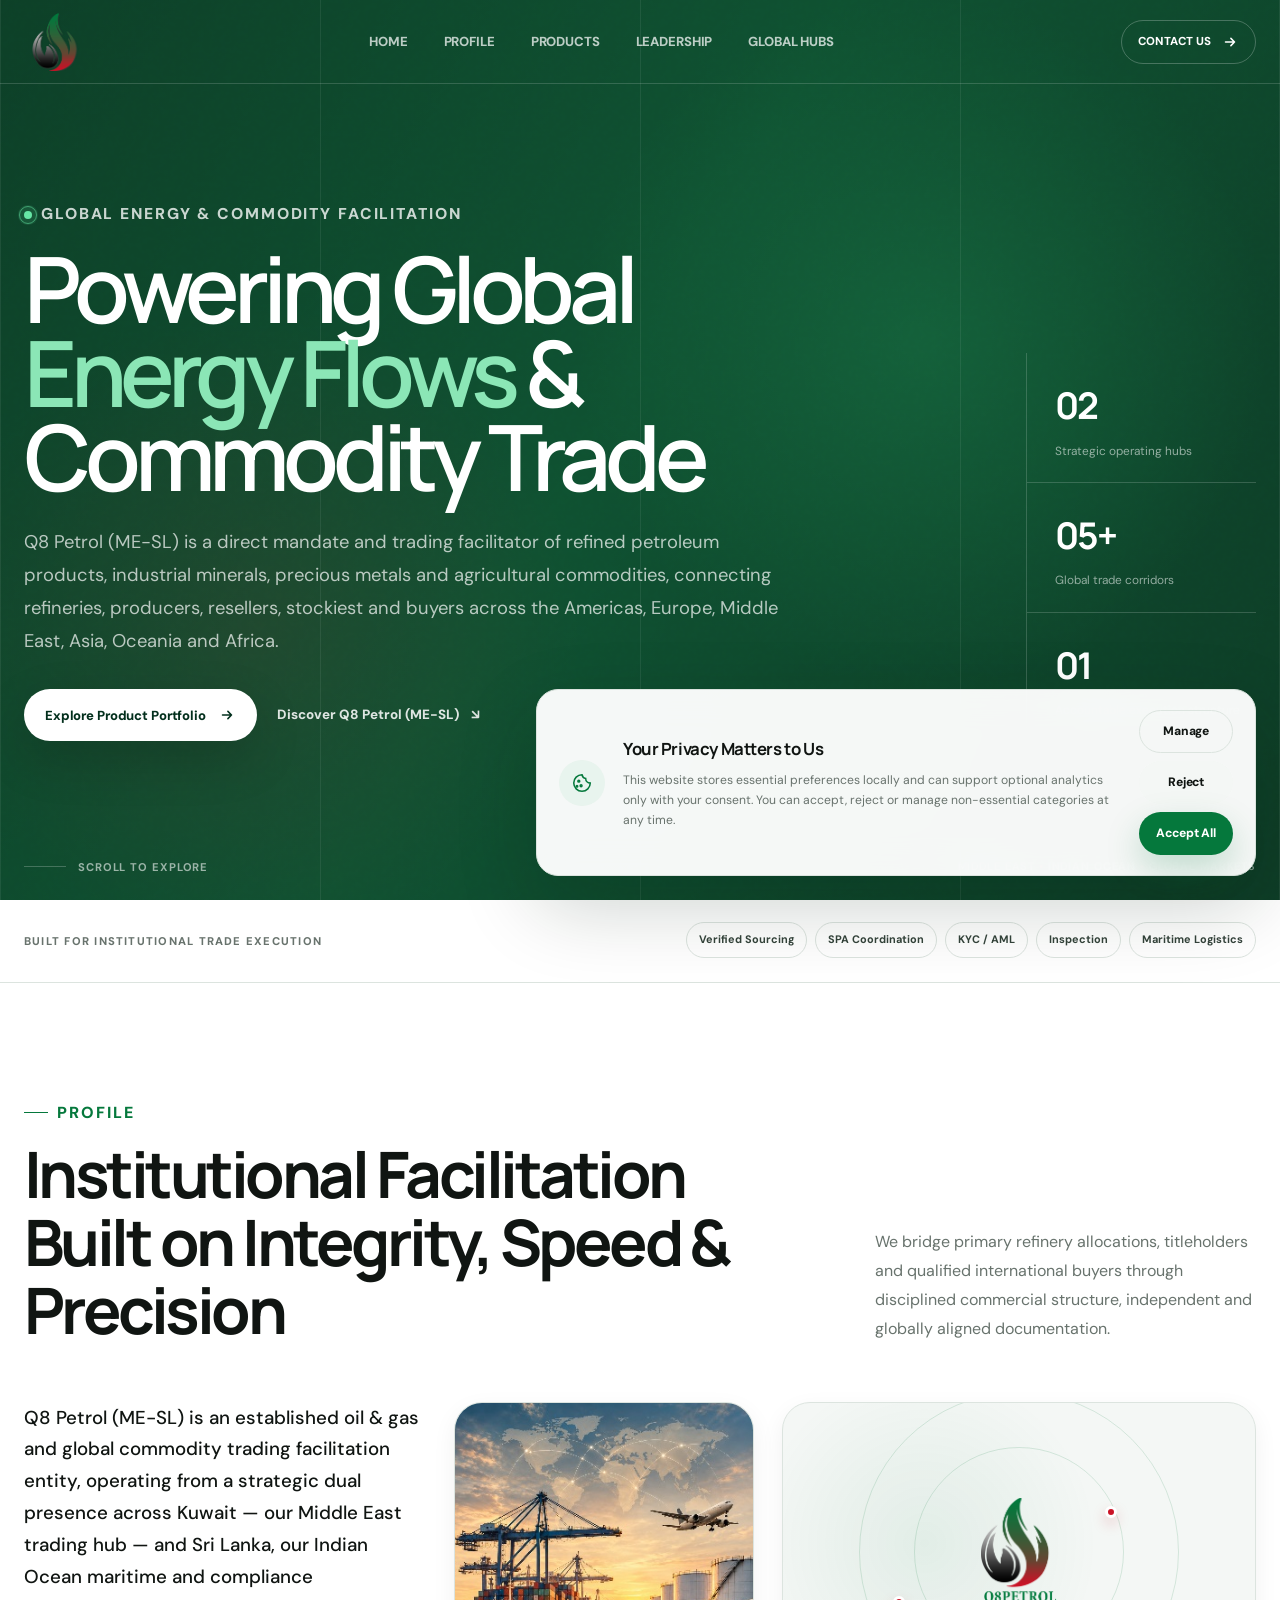
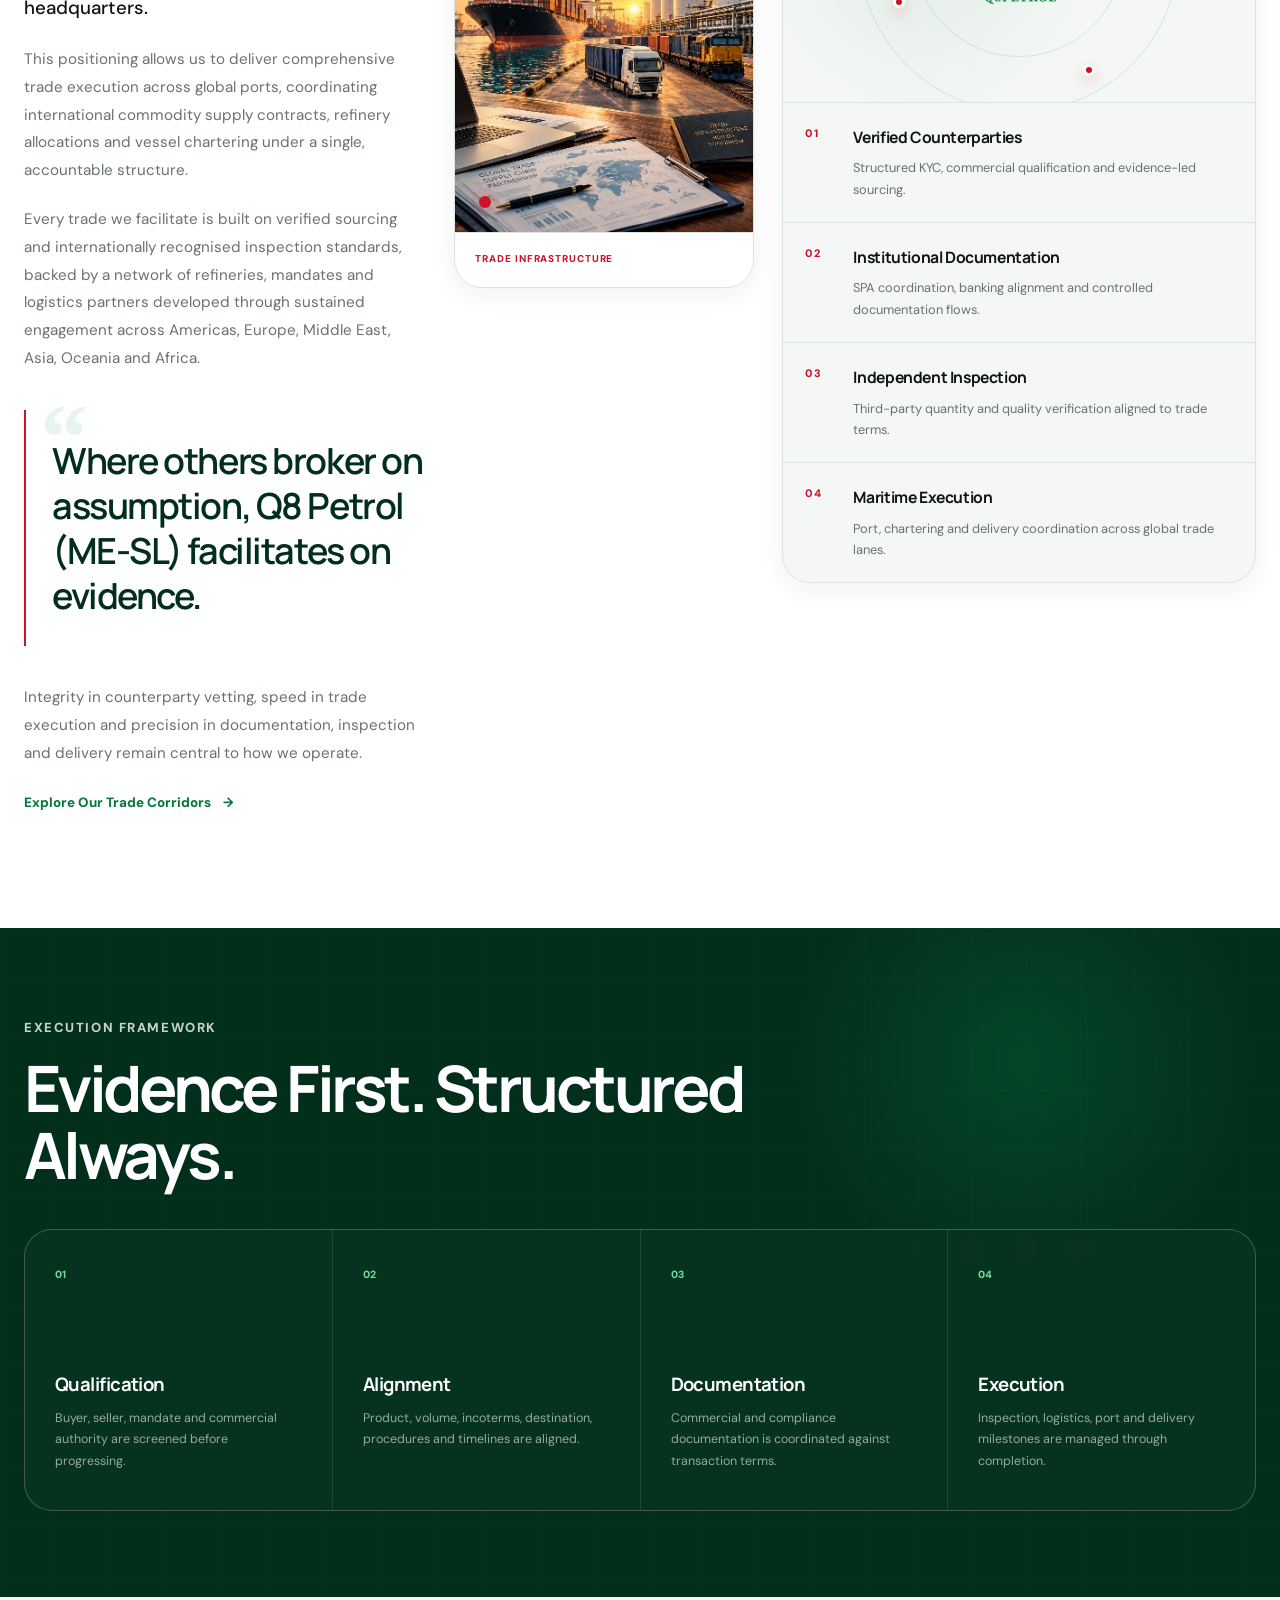
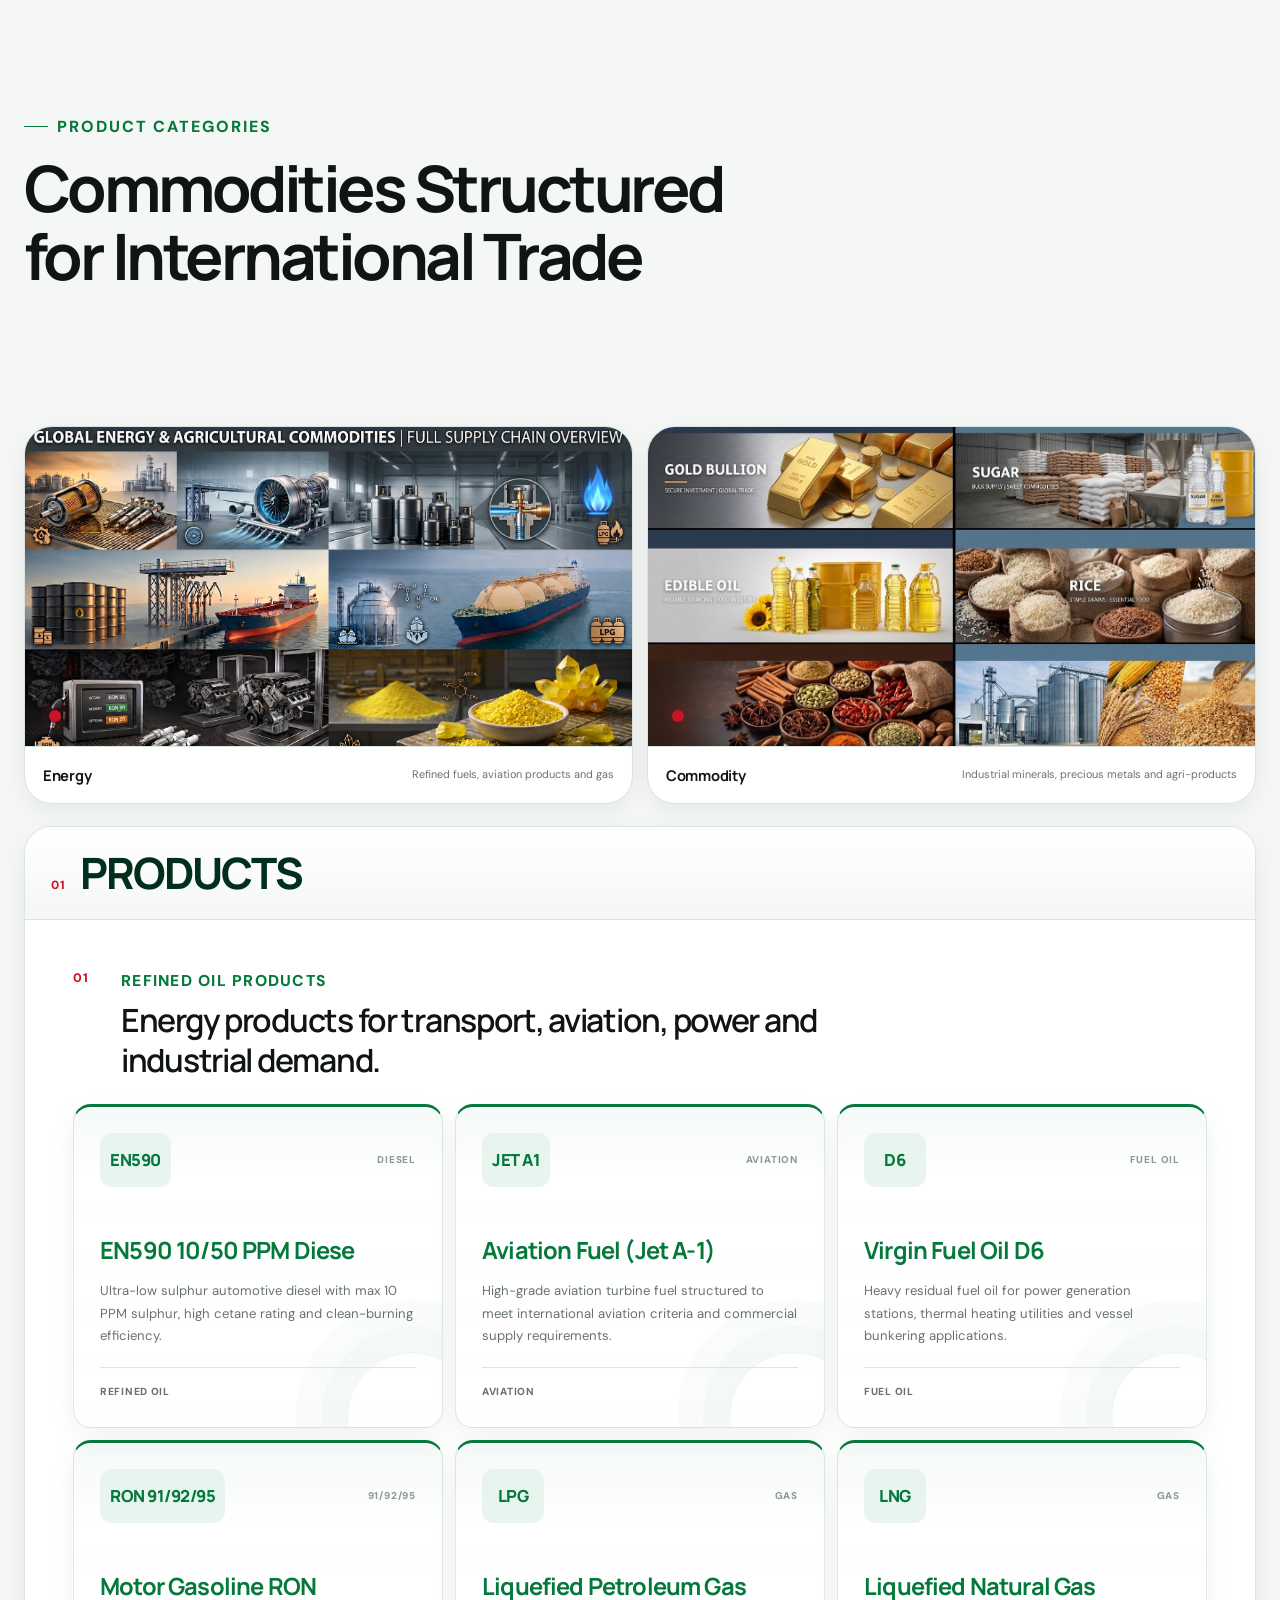
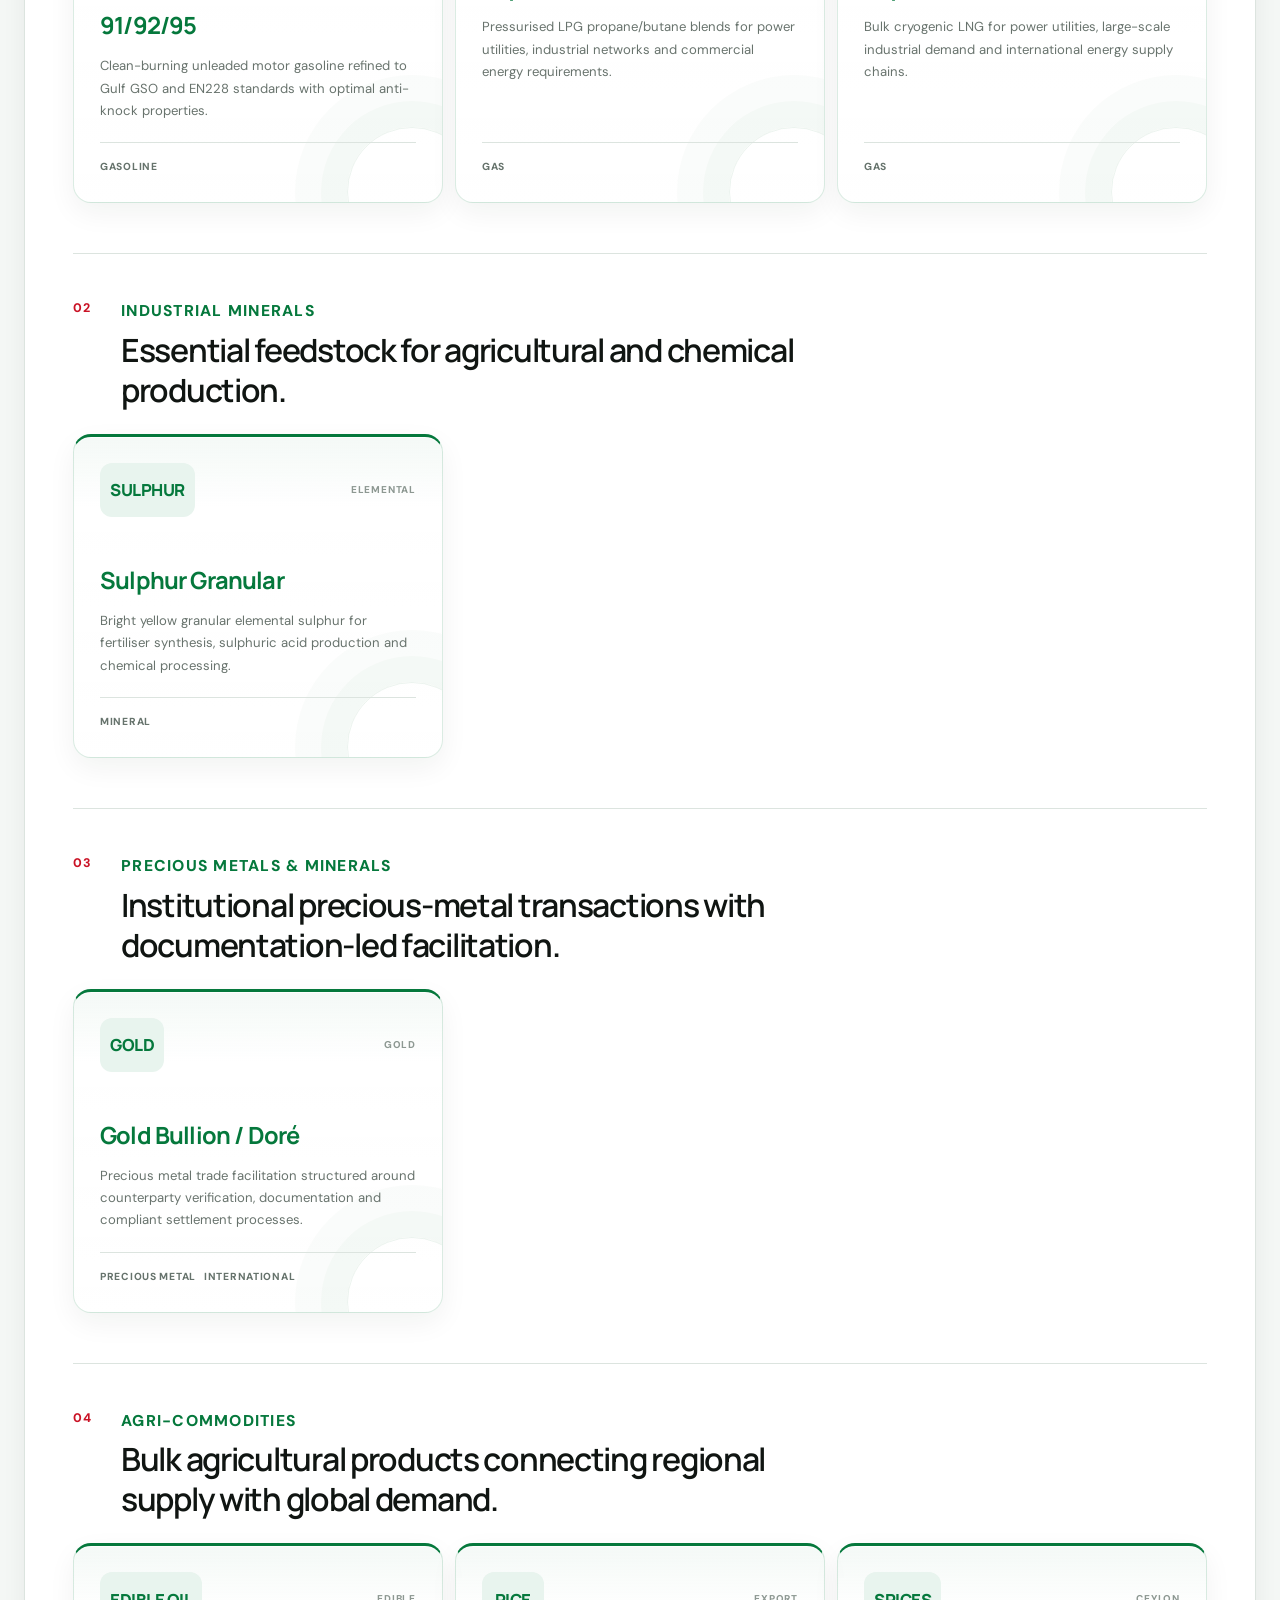
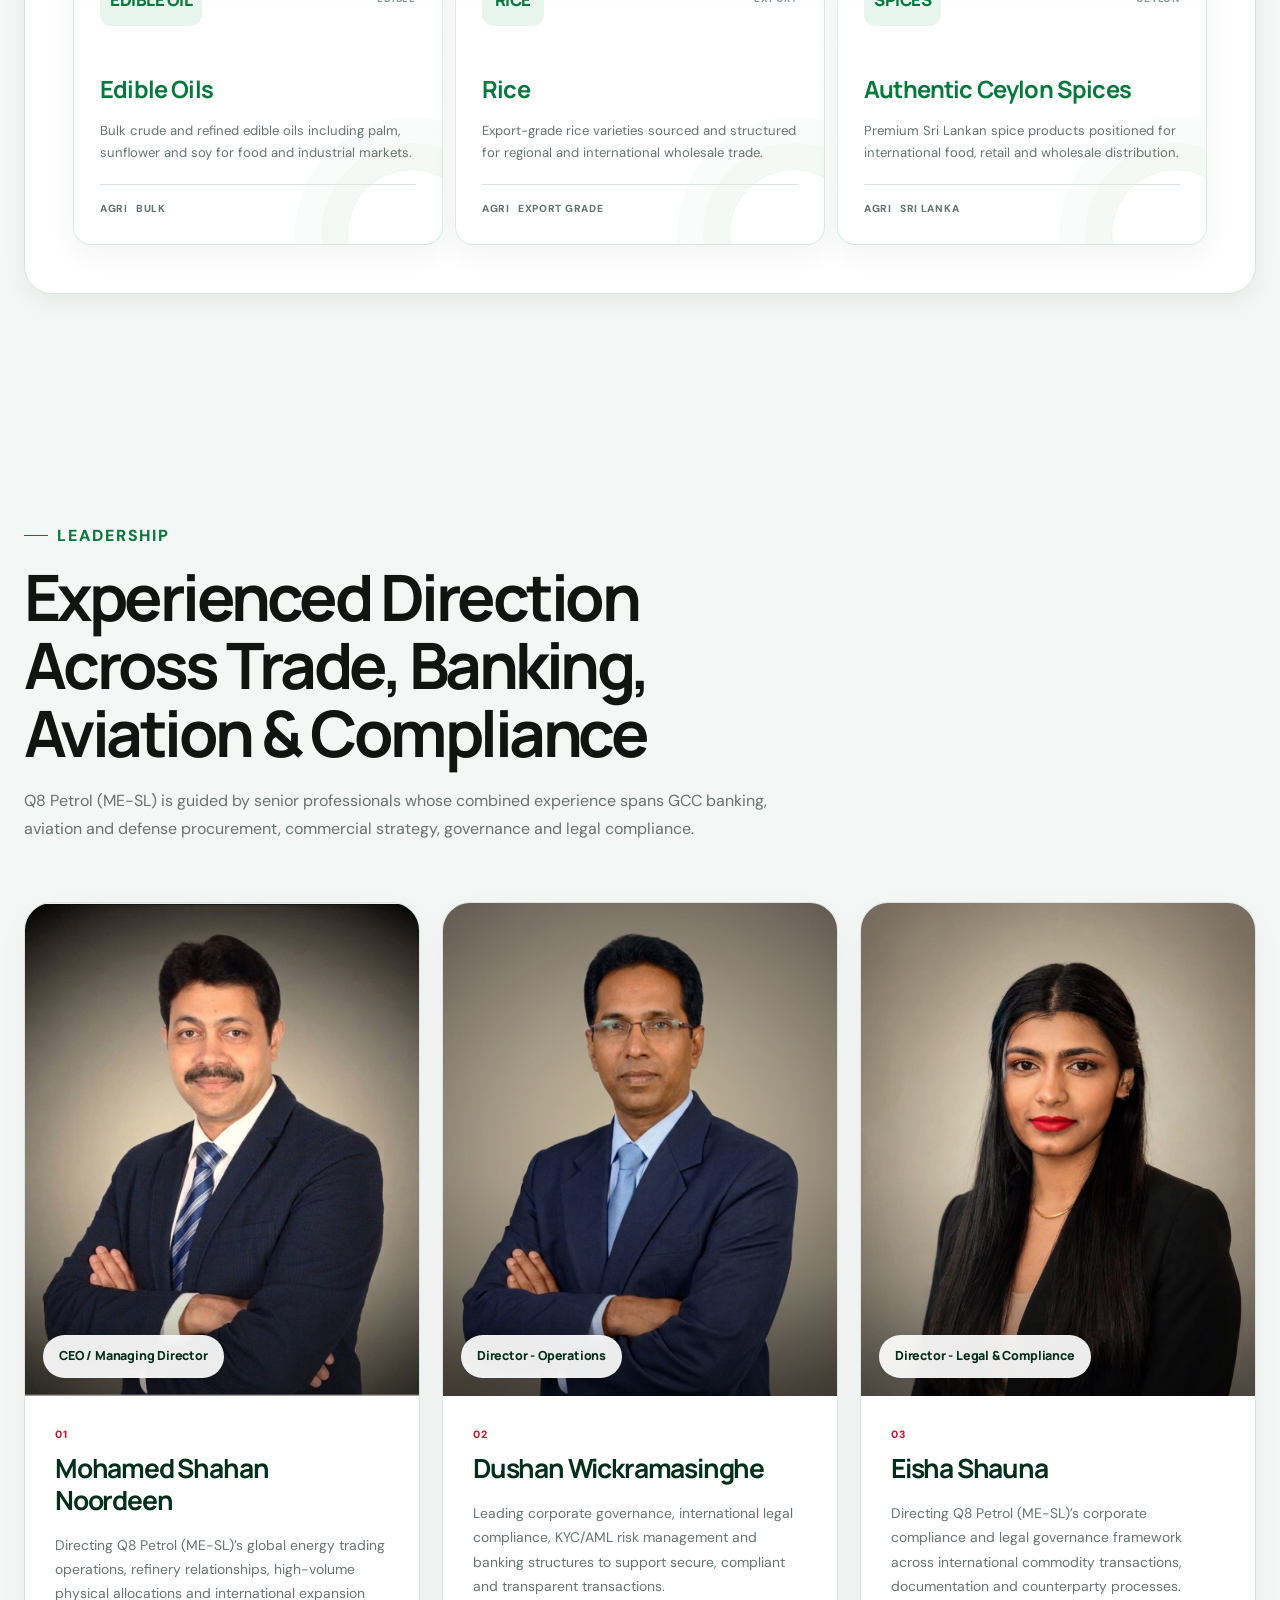
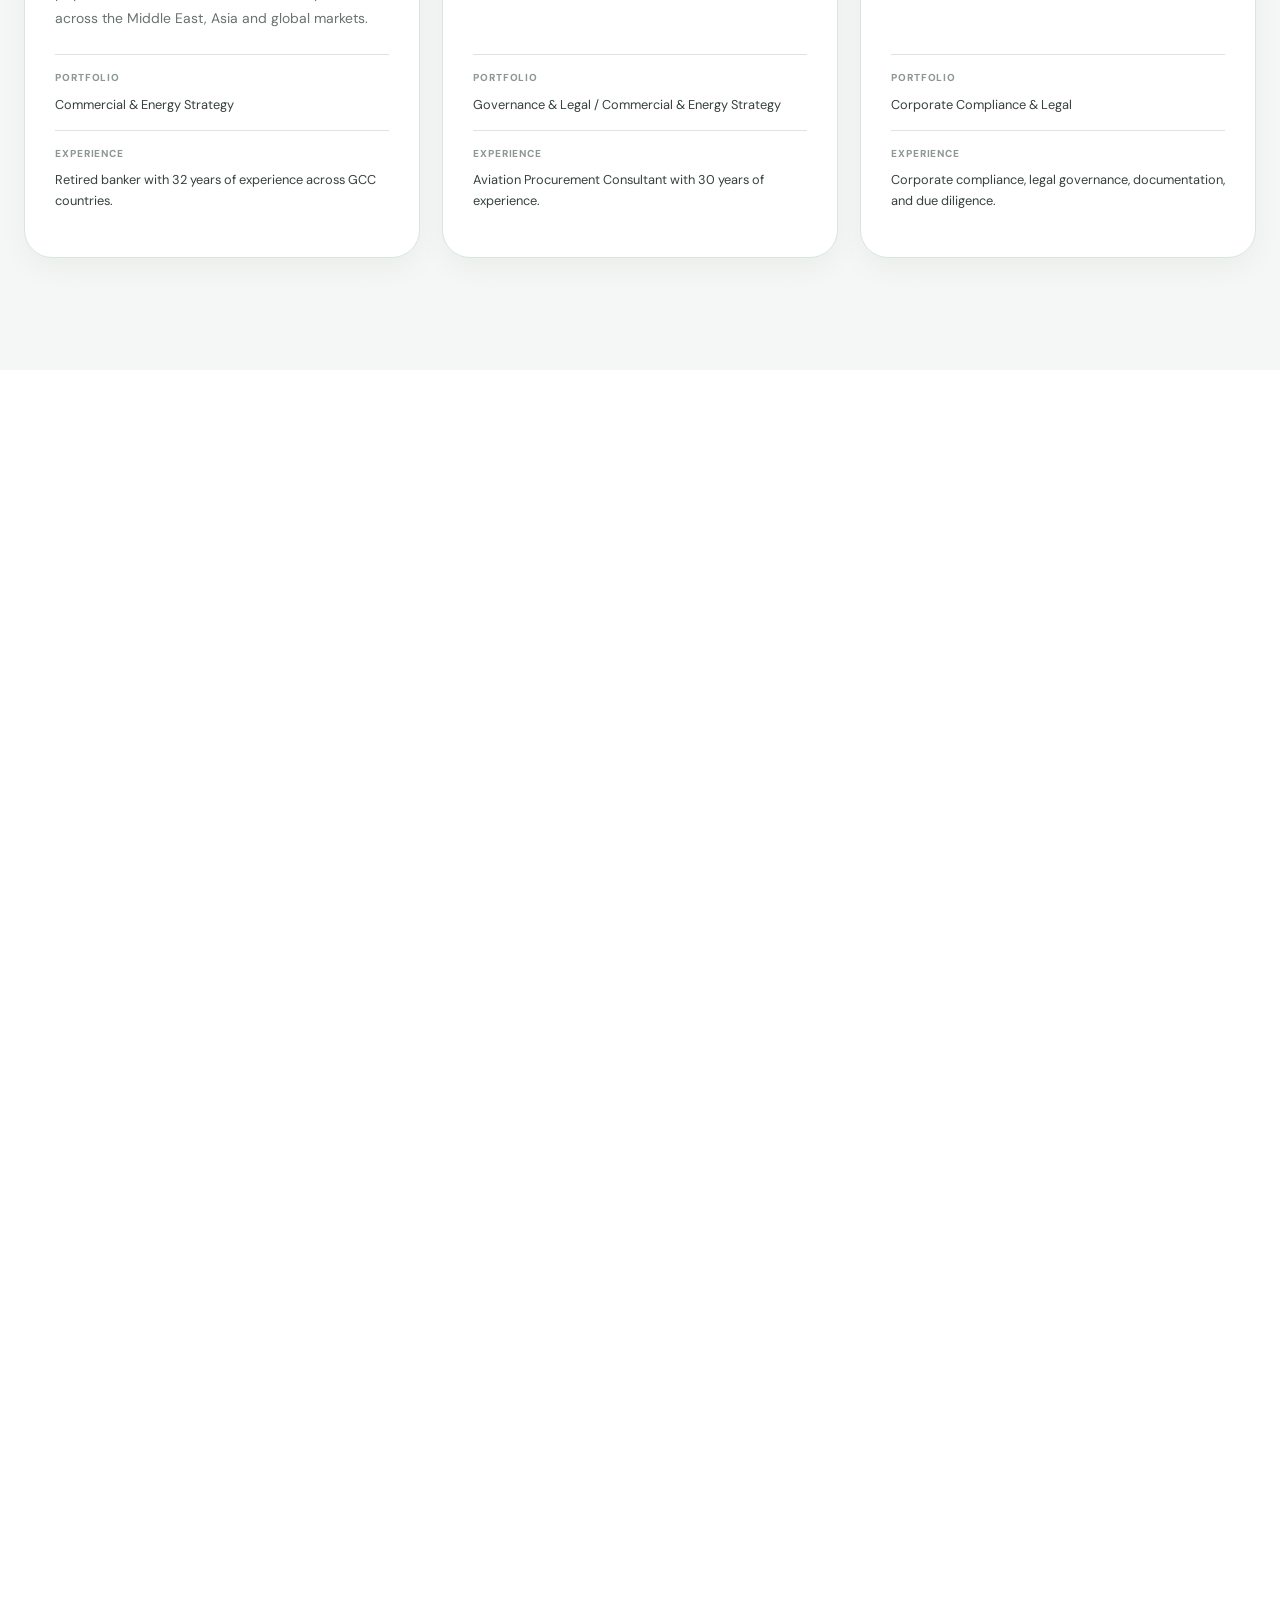
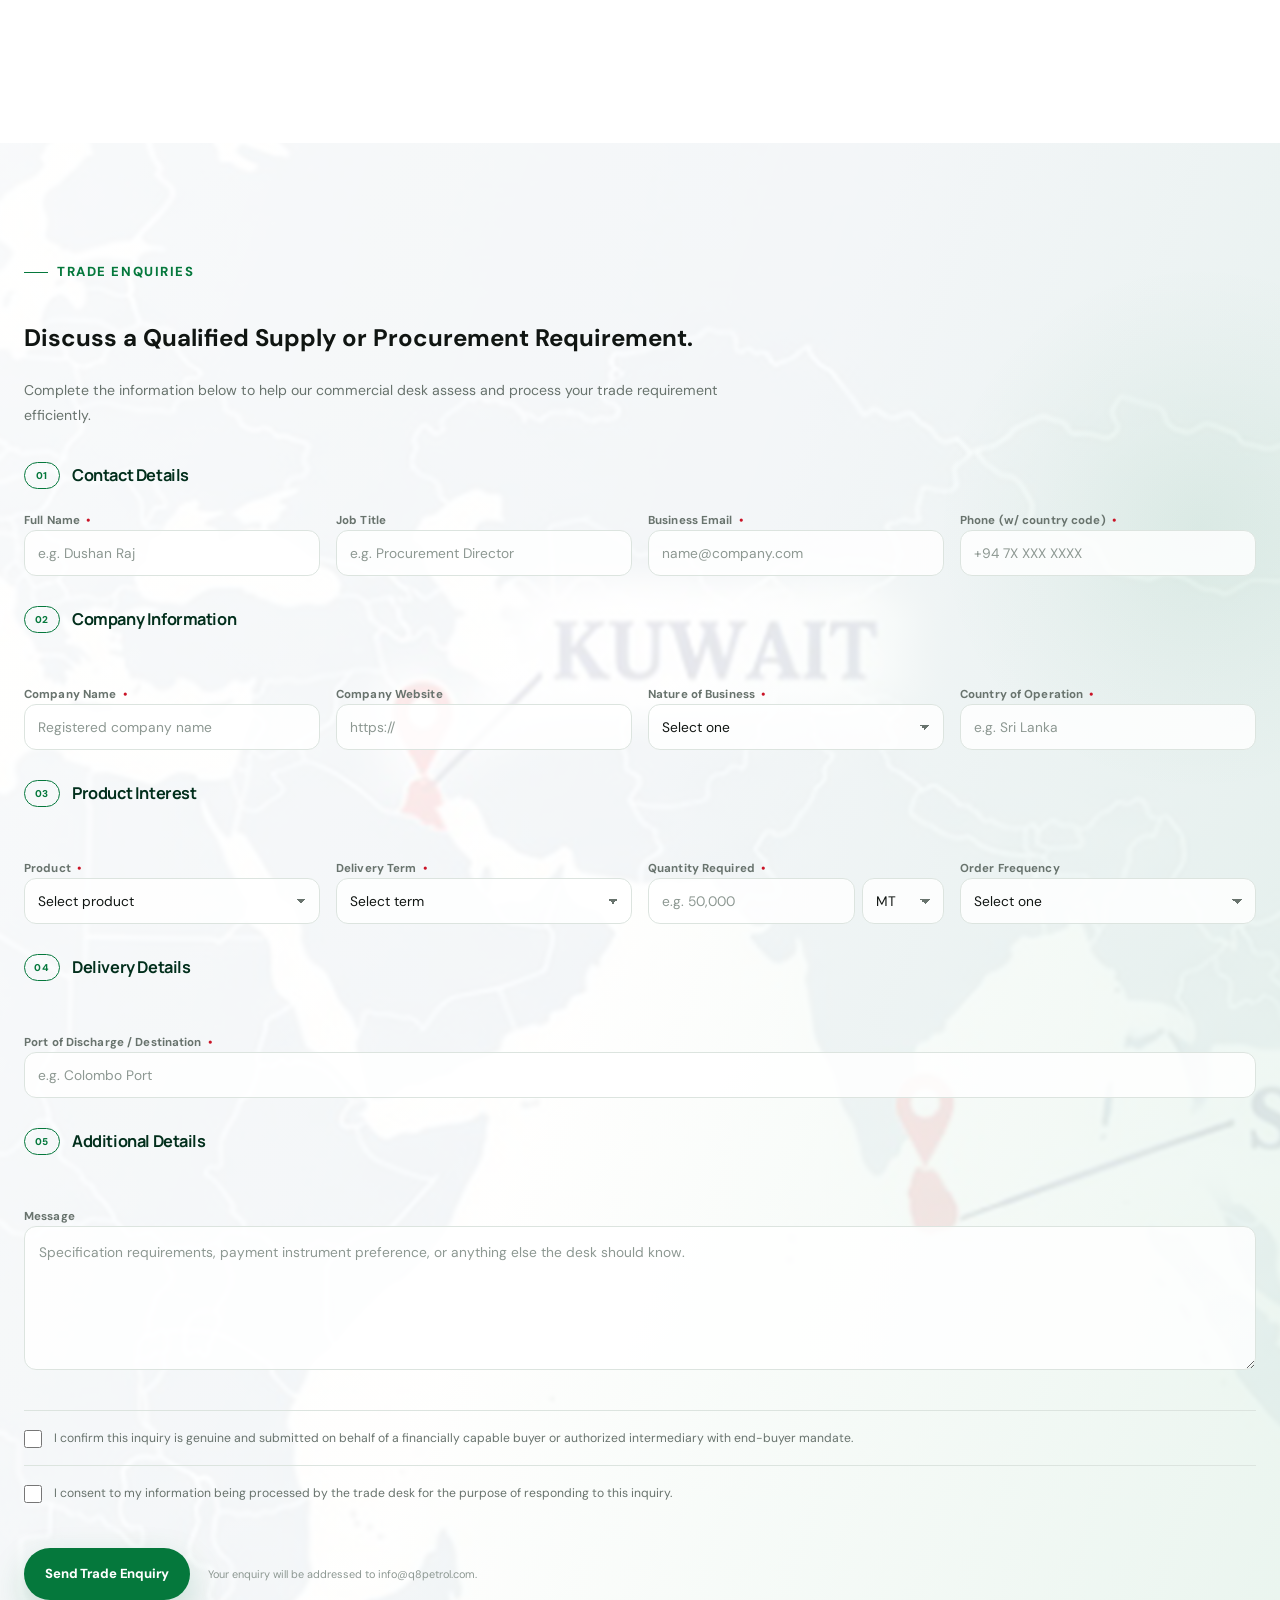
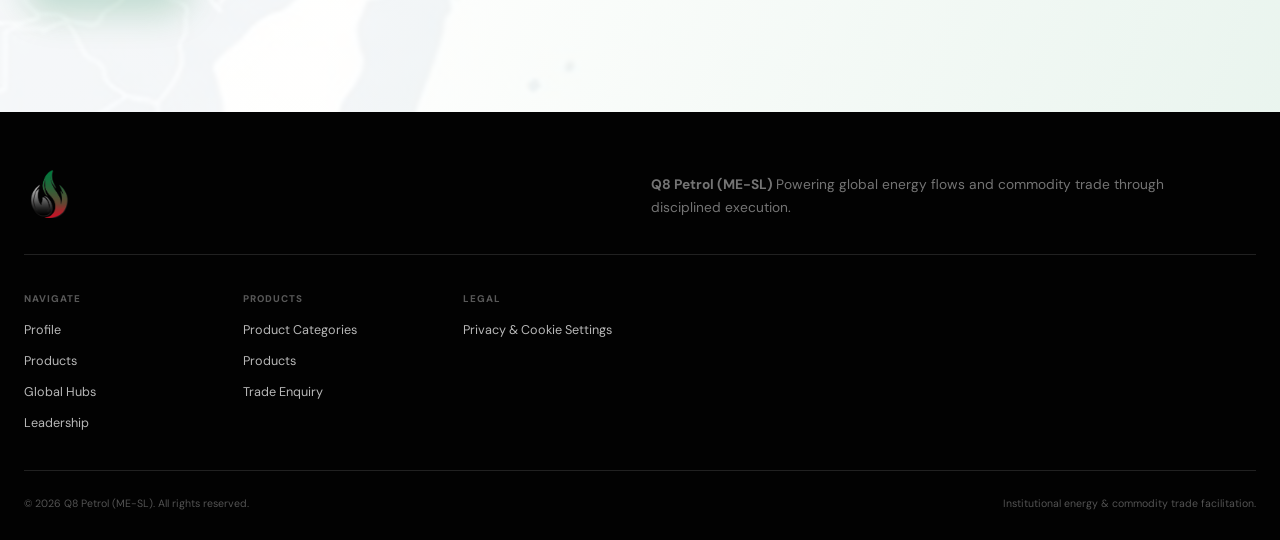
==== commit ba01d6fb: "Requested edits" ====
--- a/index.html
+++ b/index.html
@@ -4,14 +4,14 @@
     <meta charset="utf-8" />
     <meta content="width=device-width, initial-scale=1.0" name="viewport" />
     <meta
-      content="Q8 Petrol (Lanka) facilitates refined petroleum, industrial minerals, precious metals and agricultural commodity trade across the Americas, Europe, Middle East, Asia, Oceania and Africa."
+      content="Q8 Petrol (ME-SL) facilitates refined petroleum, industrial minerals, precious metals and agricultural commodity trade across the Americas, Europe, Middle East, Asia, Oceania and Africa."
       name="description"
     />
     <meta content="#05783c" name="theme-color" />
     <meta content="light" name="color-scheme" />
     <meta content="website" property="og:type" />
     <meta
-      content="Q8 Petrol (Lanka) | Global Energy &amp; Commodity Trade"
+      content="Q8 Petrol | Global Energy &amp; Commodity Trade"
       property="og:title"
     />
     <meta
@@ -19,7 +19,7 @@
       property="og:description"
     />
     <meta content="assets/images/og-cover.svg" property="og:image" />
-    <title>Q8 Petrol (Lanka) | Global Energy &amp; Commodity Trade</title>
+    <title>Q8 Petrol (ME-SL) | Global Energy &amp; Commodity Trade</title>
     <link href="https://fonts.googleapis.com" rel="preconnect" />
     <link crossorigin="" href="https://fonts.gstatic.com" rel="preconnect" />
     <link
@@ -38,7 +38,7 @@
       <div class="shell site-header__inner">
         <a aria-label="Q8 Petrol home" class="" href="#home">
           <img
-            alt="Q8 Petrol Lanka"
+            alt="Q8 Petrol (ME-SL)"
             class="brand__logo"
             src="assets/images/logo.png"
           />
@@ -52,8 +52,9 @@
           <a class="header-cta" href="#contact"
             >CONTACT US
             <svg aria-hidden="true" viewbox="0 0 20 20">
-              <path d="M5 10h10M11 6l4 4-4 4"></path></svg
-          ></a>
+              <path d="M5 10h10M11 6l4 4-4 4"></path>
+            </svg>
+          </a>
           <button
             aria-controls="mobile-menu"
             aria-expanded="false"
@@ -114,7 +115,7 @@
               &amp; Commodity Trade
             </h1>
             <p class="hero__lead">
-              Q8 Petrol (Lanka) is a direct mandate and trading facilitator of
+              Q8 Petrol (ME-SL) is a direct mandate and trading facilitator of
               refined petroleum products, industrial minerals, precious metals
               and agricultural commodities, connecting refineries, producers,
               resellers, stockiest and buyers across the Americas, Europe,
@@ -124,10 +125,11 @@
               <a class="button button--light" href="#products"
                 >Explore Product Portfolio
                 <svg aria-hidden="true" viewbox="0 0 20 20">
-                  <path d="M5 10h10M11 6l4 4-4 4"></path></svg
-              ></a>
+                  <path d="M5 10h10M11 6l4 4-4 4"></path>
+                </svg>
+              </a>
               <a class="text-link text-link--light" href="#profile">
-                Discover Q8 Petrol
+                Discover Q8 Petrol (ME-SL)
                 <span aria-hidden="true">↘</span>
               </a>
             </div>
@@ -193,10 +195,11 @@
           <div class="profile-layout profile-layout--editorial">
             <div class="profile-story" data-reveal="">
               <p class="profile-story__lead">
-                Q8 Petrol is an established oil &amp; gas and global commodity
-                trading facilitation entity, operating from a strategic dual
-                presence across Kuwait — our Middle East trading hub — and Sri
-                Lanka, our Indian Ocean maritime and compliance headquarters.
+                Q8 Petrol (ME-SL) is an established oil &amp; gas and global
+                commodity trading facilitation entity, operating from a
+                strategic dual presence across Kuwait — our Middle East trading
+                hub — and Sri Lanka, our Indian Ocean maritime and compliance
+                headquarters.
               </p>
               <p>
                 This positioning allows us to deliver comprehensive trade
@@ -213,8 +216,8 @@
               </p>
               <blockquote>
                 <span aria-hidden="true">“</span>
-                Where others broker on assumption, Q8 Petrol facilitates on
-                evidence.
+                Where others broker on assumption, Q8 Petrol (ME-SL) facilitates
+                on evidence.
               </blockquote>
               <p>
                 Integrity in counterparty vetting, speed in trade execution and
@@ -371,7 +374,7 @@
               <div class="image-placeholder image-placeholder--energy">
                 <img
                   alt="Refined petroleum operations"
-                  src="assets/images/2-trading-energy.jpg"
+                  src="assets/images/2-trading-energy.png"
                 />
                 <!-- <span>Refined petroleum operations</span>
                 <small>Recommended: 1400 × 900</small> -->
@@ -421,7 +424,7 @@
                       <span>EN590</span>
                       <small>Diesel</small>
                     </div>
-                    <h4>EN590 10PPM Diesel</h4>
+                    <h4>EN590 10/50 PPM Diese</h4>
                     <p>
                       Ultra-low sulphur automotive diesel with max 10 PPM
                       sulphur, high cetane rating and clean-burning efficiency.
@@ -462,10 +465,10 @@
                   </article>
                   <article class="commodity-card">
                     <div class="commodity-card__top">
-                      <span>RON 91/95</span>
-                      <small>91 / 95</small>
-                    </div>
-                    <h4>Motor Gasoline RON 91 / 95</h4>
+                      <span>RON 91/92/95</span>
+                      <small>91/92/95</small>
+                    </div>
+                    <h4>Motor Gasoline RON 91/92/95</h4>
                     <p>
                       Clean-burning unleaded motor gasoline refined to Gulf GSO
                       and EN228 standards with optimal anti-knock properties.
@@ -622,6 +625,7 @@
           </div>
         </div>
       </section>
+
       <section class="section section--soft" id="leadership">
         <div class="shell">
           <div class="section-heading">
@@ -631,7 +635,7 @@
               Compliance
             </h2>
             <p class="section-heading__intro" data-reveal="">
-              Q8 Petrol is guided by senior professionals whose combined
+              Q8 Petrol (ME-SL) is guided by senior professionals whose combined
               experience spans GCC banking, aviation and defense procurement,
               commercial strategy, governance and legal compliance.
             </p>
@@ -649,9 +653,11 @@
                 <img
                   alt="Mohamed Shahan Noordeen"
                   loading="lazy"
-                  onerror="this.hidden = true"
+                  draggable="false"
+                  oncontextmenu="return false;"
                   src="assets/images/leadership-mohamed-shahan-noordeen.jpg"
-                /><span aria-hidden="true" class="leader-card__initials"
+                />
+                <span aria-hidden="true" class="leader-card__initials"
                   >MSN</span
                 >
                 <div class="leader-card__role">CEO / Managing Director</div>
@@ -660,10 +666,10 @@
                 <p class="leader-card__index">01</p>
                 <h3>Mohamed Shahan Noordeen</h3>
                 <p class="leader-card__summary">
-                  Directing Q8 Petrol’s global energy trading operations,
-                  refinery relationships, high-volume physical allocations and
-                  international expansion across the Middle East, Asia and
-                  global markets.
+                  Directing Q8 Petrol (ME-SL)’s global energy trading
+                  operations, refinery relationships, high-volume physical
+                  allocations and international expansion across the Middle
+                  East, Asia and global markets.
                 </p>
                 <dl>
                   <div>
@@ -685,7 +691,8 @@
                 <img
                   alt="Dushan Wickramasinghe"
                   loading="lazy"
-                  onerror="this.hidden = true"
+                  draggable="false"
+                  oncontextmenu="return false;"
                   src="assets/images/leadership-dushan-wickramasinghe.jpg"
                 /><span aria-hidden="true" class="leader-card__initials"
                   >DW</span
@@ -722,7 +729,8 @@
                 <img
                   alt="Eisha Shauna"
                   loading="lazy"
-                  onerror="this.hidden = true"
+                  draggable="false"
+                  oncontextmenu="return false;"
                   src="assets/images/leadership-eisha-shauna.jpg"
                 /><span aria-hidden="true" class="leader-card__initials"
                   >ES</span
@@ -735,7 +743,7 @@
                 <p class="leader-card__index">03</p>
                 <h3>Eisha Shauna</h3>
                 <p class="leader-card__summary">
-                  Supporting Q8 Petrol’s corporate compliance and legal
+                  Directing Q8 Petrol (ME-SL)’s corporate compliance and legal
                   governance framework across international commodity
                   transactions, documentation and counterparty processes.
                 </p>
@@ -757,6 +765,7 @@
           </div>
         </div>
       </section>
+
       <section class="section hubs" id="hubs">
         <div class="shell">
           <div class="section-heading">
@@ -770,16 +779,17 @@
               <div class="map-grid"></div>
               <svg
                 class="map-route"
-                preserveaspectratio="none"
-                viewbox="0 0 1000 420"
+                preserveAspectRatio="none"
+                viewBox="0 0 1000 420"
               >
                 <path
                   class="map-route__base"
-                  d="M195 155 C355 70 545 80 780 275"
+                  d="M410 140 C470 120 560 135 628 348"
                 ></path>
+
                 <path
                   class="map-route__flow"
-                  d="M195 155 C355 70 545 80 780 275"
+                  d="M410 140 C470 120 560 135 628 348"
                 ></path>
               </svg>
               <span class="map-point map-point--kuwait"
@@ -1166,13 +1176,13 @@
             href="#home"
           >
             <img
-              alt="Q8 Petrol Lanka"
+              alt="Q8 Petrol (ME-SL)"
               class="brand__logo brand__logo--footer"
               src="assets/images/logo.png"
             />
           </a>
           <p>
-            <strong>Q8 Petrol </strong>Powering global energy flows and
+            <strong>Q8 Petrol (ME-SL) </strong>Powering global energy flows and
             commodity trade through disciplined execution.
           </p>
         </div>
@@ -1199,7 +1209,7 @@
         </div>
         <div class="site-footer__bottom">
           <p>
-            © <span data-current-year=""></span> Q8 Petrol (Lanka). All rights
+            © <span data-current-year=""></span> Q8 Petrol (ME-SL). All rights
             reserved.
           </p>
           <p>Institutional energy &amp; commodity trade facilitation.</p>
--- a/css/styles.css
+++ b/css/styles.css
@@ -674,19 +674,20 @@
   inset: 0;
   z-index: 2;
   pointer-events: none;
-  background:
+  /* background:
     linear-gradient(
       180deg,
-      rgba(2, 18, 10, 0.48) 0%,
-      rgba(2, 15, 8, 0.28) 36%,
+      rgba(11, 49, 30, 0.48) 0%,
+      rgba(10, 73, 40, 0.28) 36%,
       rgba(2, 14, 8, 0.74) 100%
     ),
     linear-gradient(
       90deg,
-      rgba(1, 14, 7, 0.74) 0%,
-      rgba(2, 20, 11, 0.42) 54%,
+      rgba(16, 73, 43, 0.74) 0%,
+      rgba(17, 141, 79, 0.42) 54%,
       rgba(3, 20, 12, 0.12) 100%
-    );
+    ); */
+  background-color: rgba(26, 87, 56, 0.52);
 }
 
 .hero__grain {
@@ -1439,12 +1440,12 @@
 }
 
 .map-route__base {
-  stroke: rgba(5, 120, 60, 0.14);
+  stroke: rgba(241, 22, 22, 0.14);
   stroke-width: 3;
 }
 
 .map-route__flow {
-  stroke: var(--green);
+  stroke: var(--red-dark);
   stroke-width: 2;
   stroke-dasharray: 4 14;
   animation: route-flow 3s linear infinite;
@@ -1496,13 +1497,13 @@
 }
 
 .map-point--kuwait {
-  top: 27%;
-  left: 17%;
+  top: 35%;
+  left: 39%;
 }
 
 .map-point--sri-lanka {
-  right: 17%;
-  bottom: 23%;
+  right: 35.5%;
+  bottom: 14%;
 }
 
 .hub-map__label {
@@ -3431,6 +3432,11 @@
   height: 100%;
   object-fit: cover;
   object-position: center top;
+
+  -webkit-user-drag: none;
+  user-select: none;
+  -webkit-user-select: none;
+  pointer-events: none;
 }
 
 .leader-card__initials {
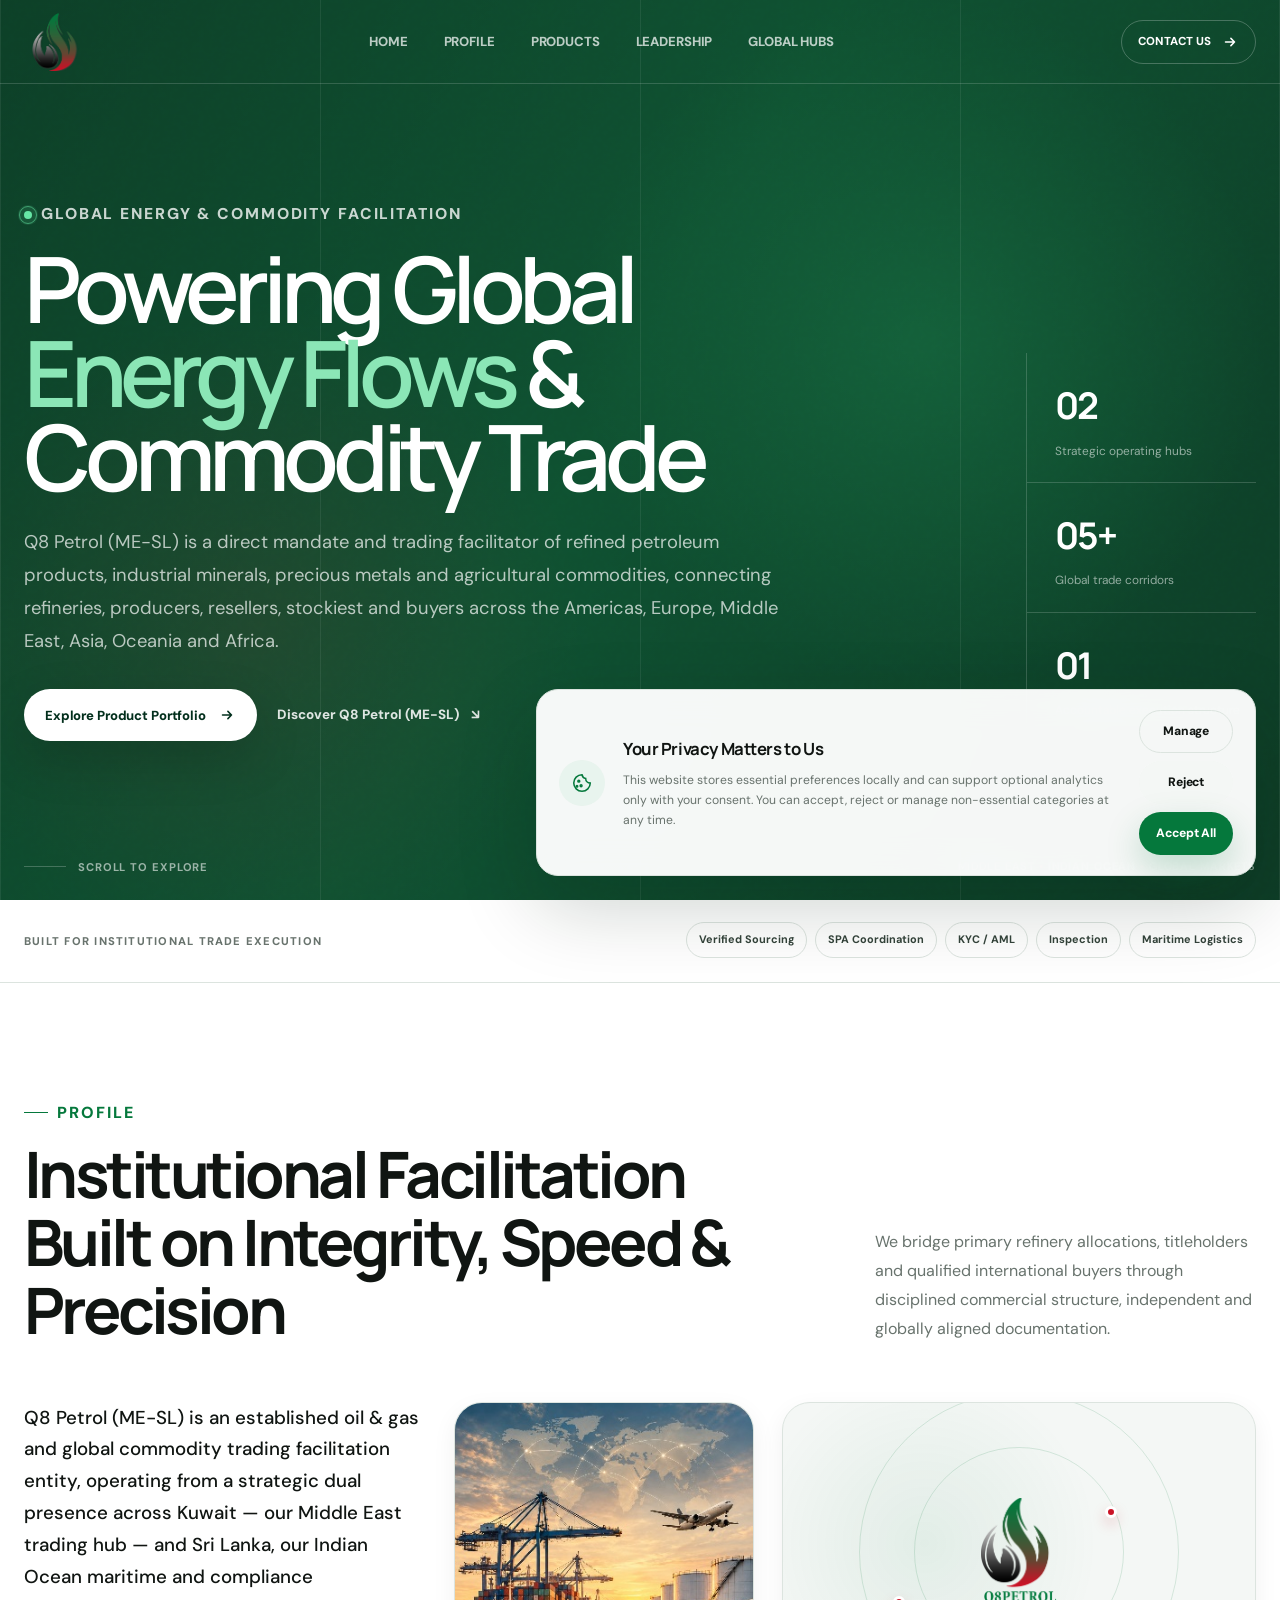
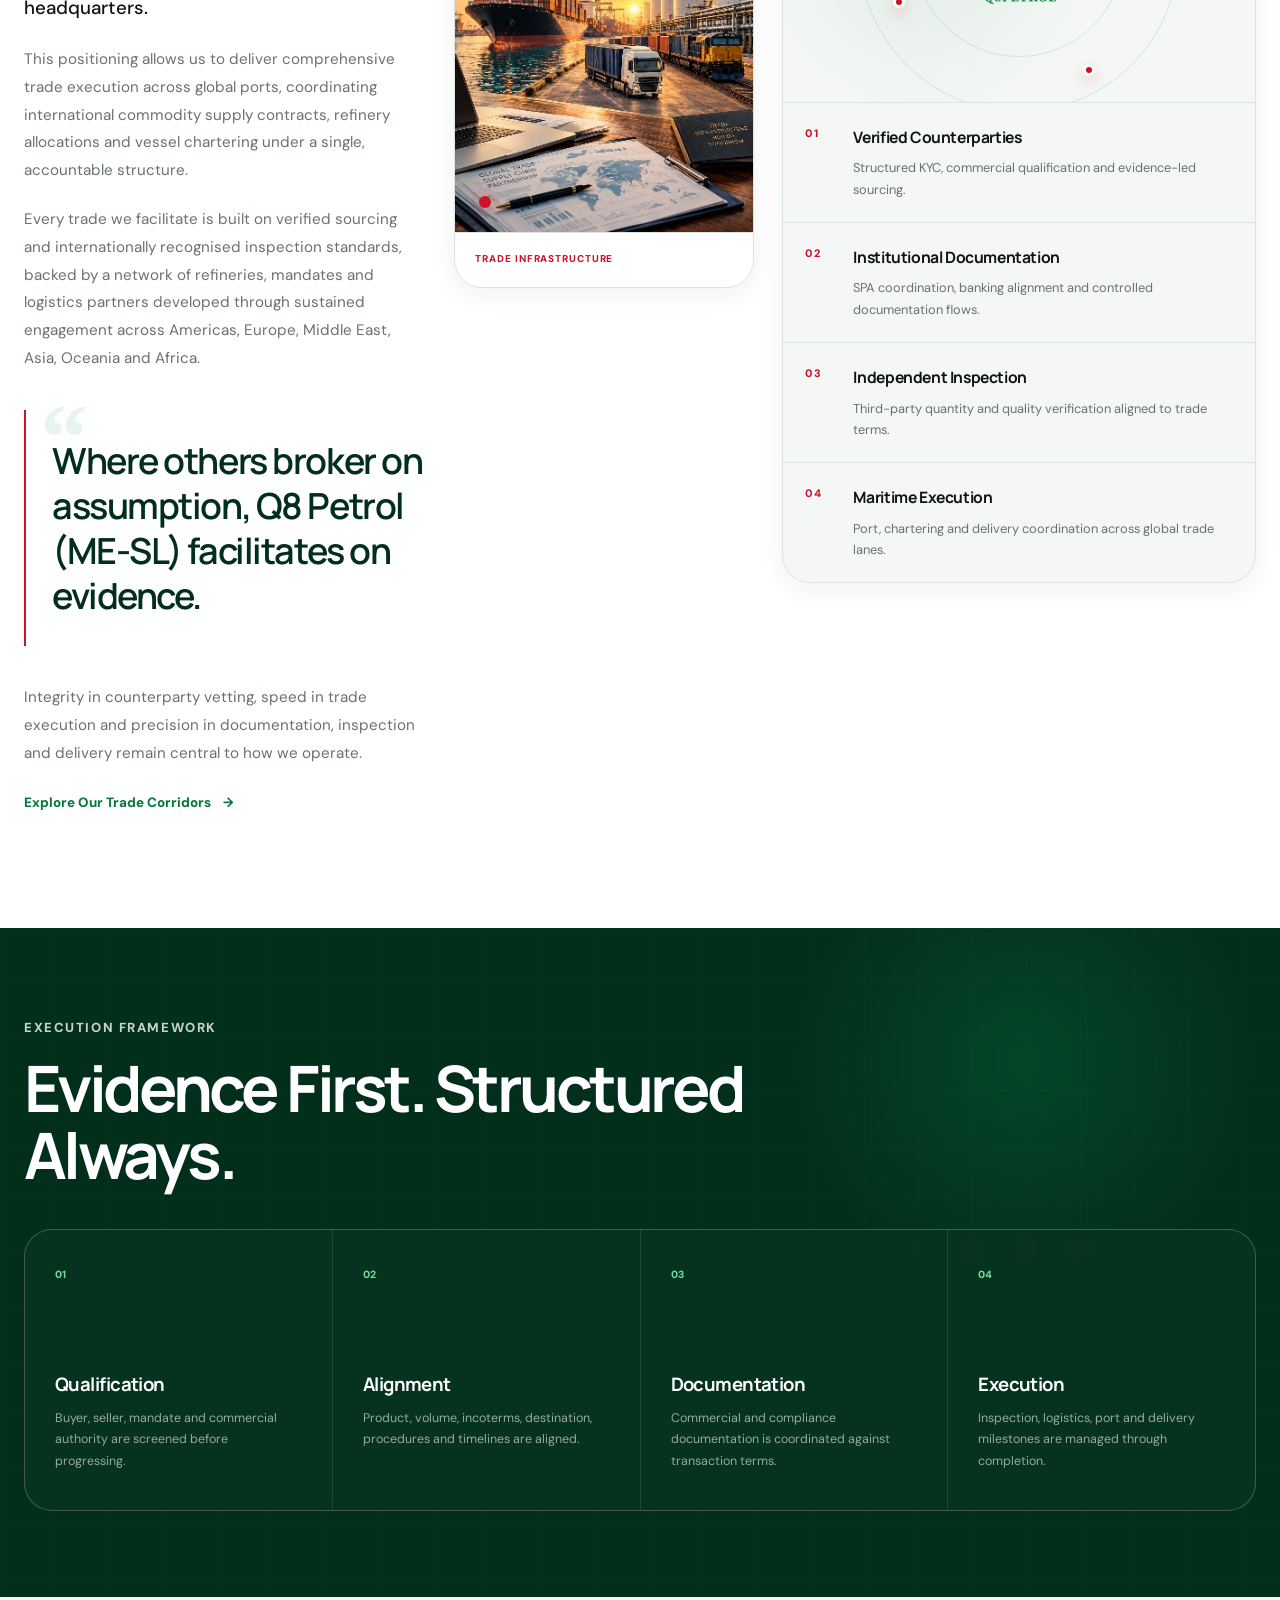
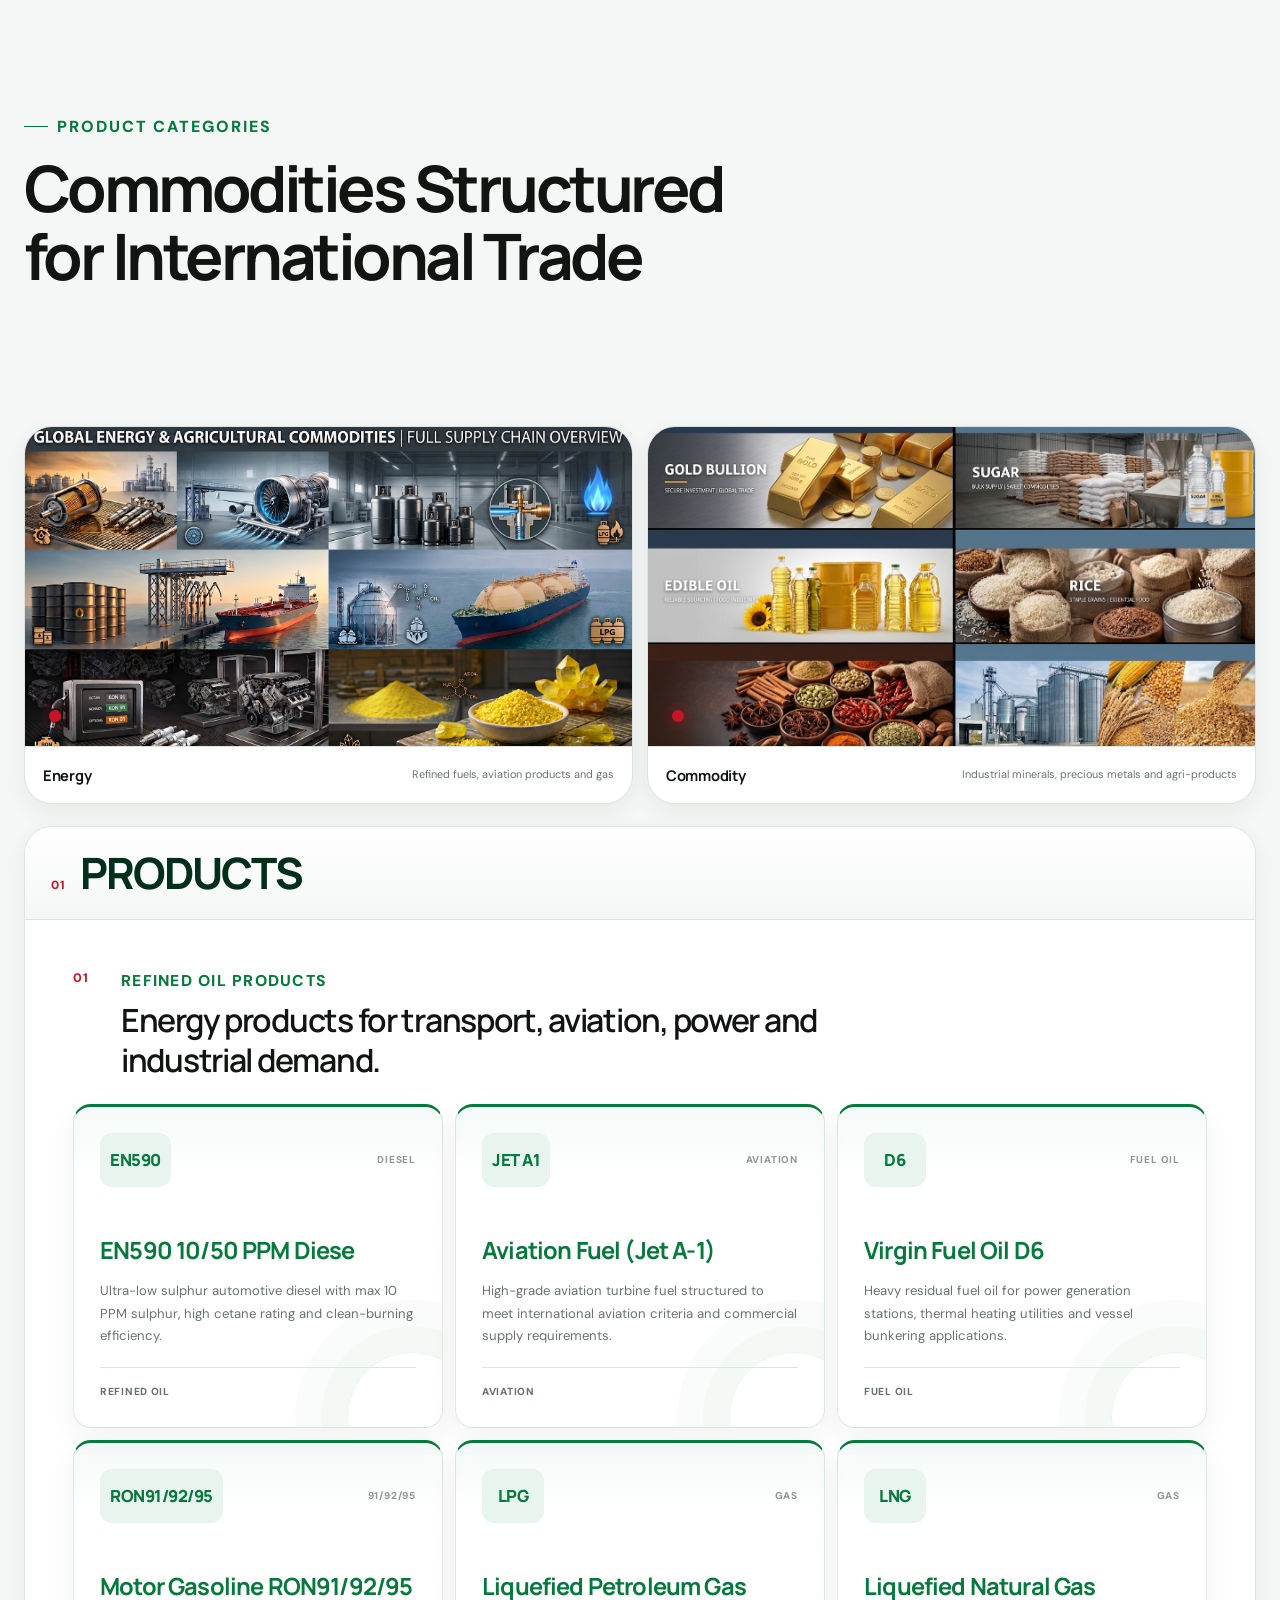
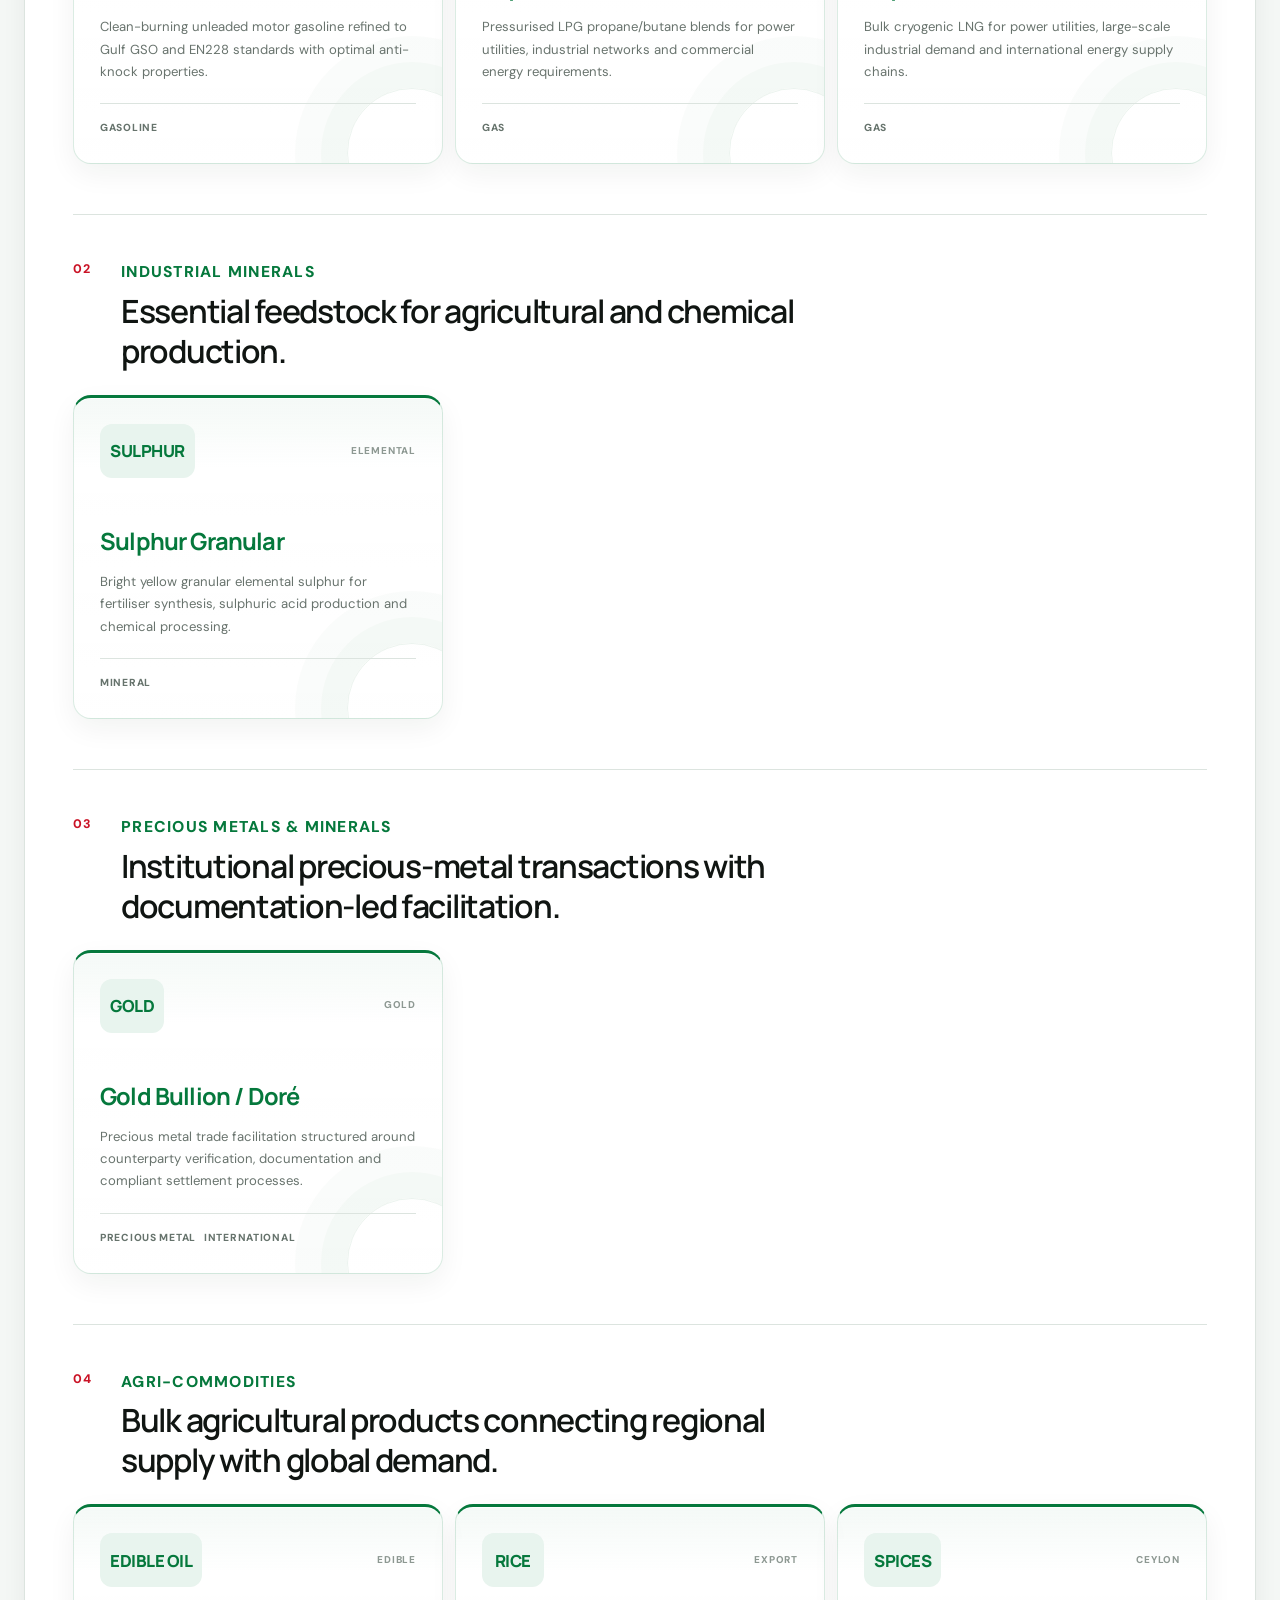
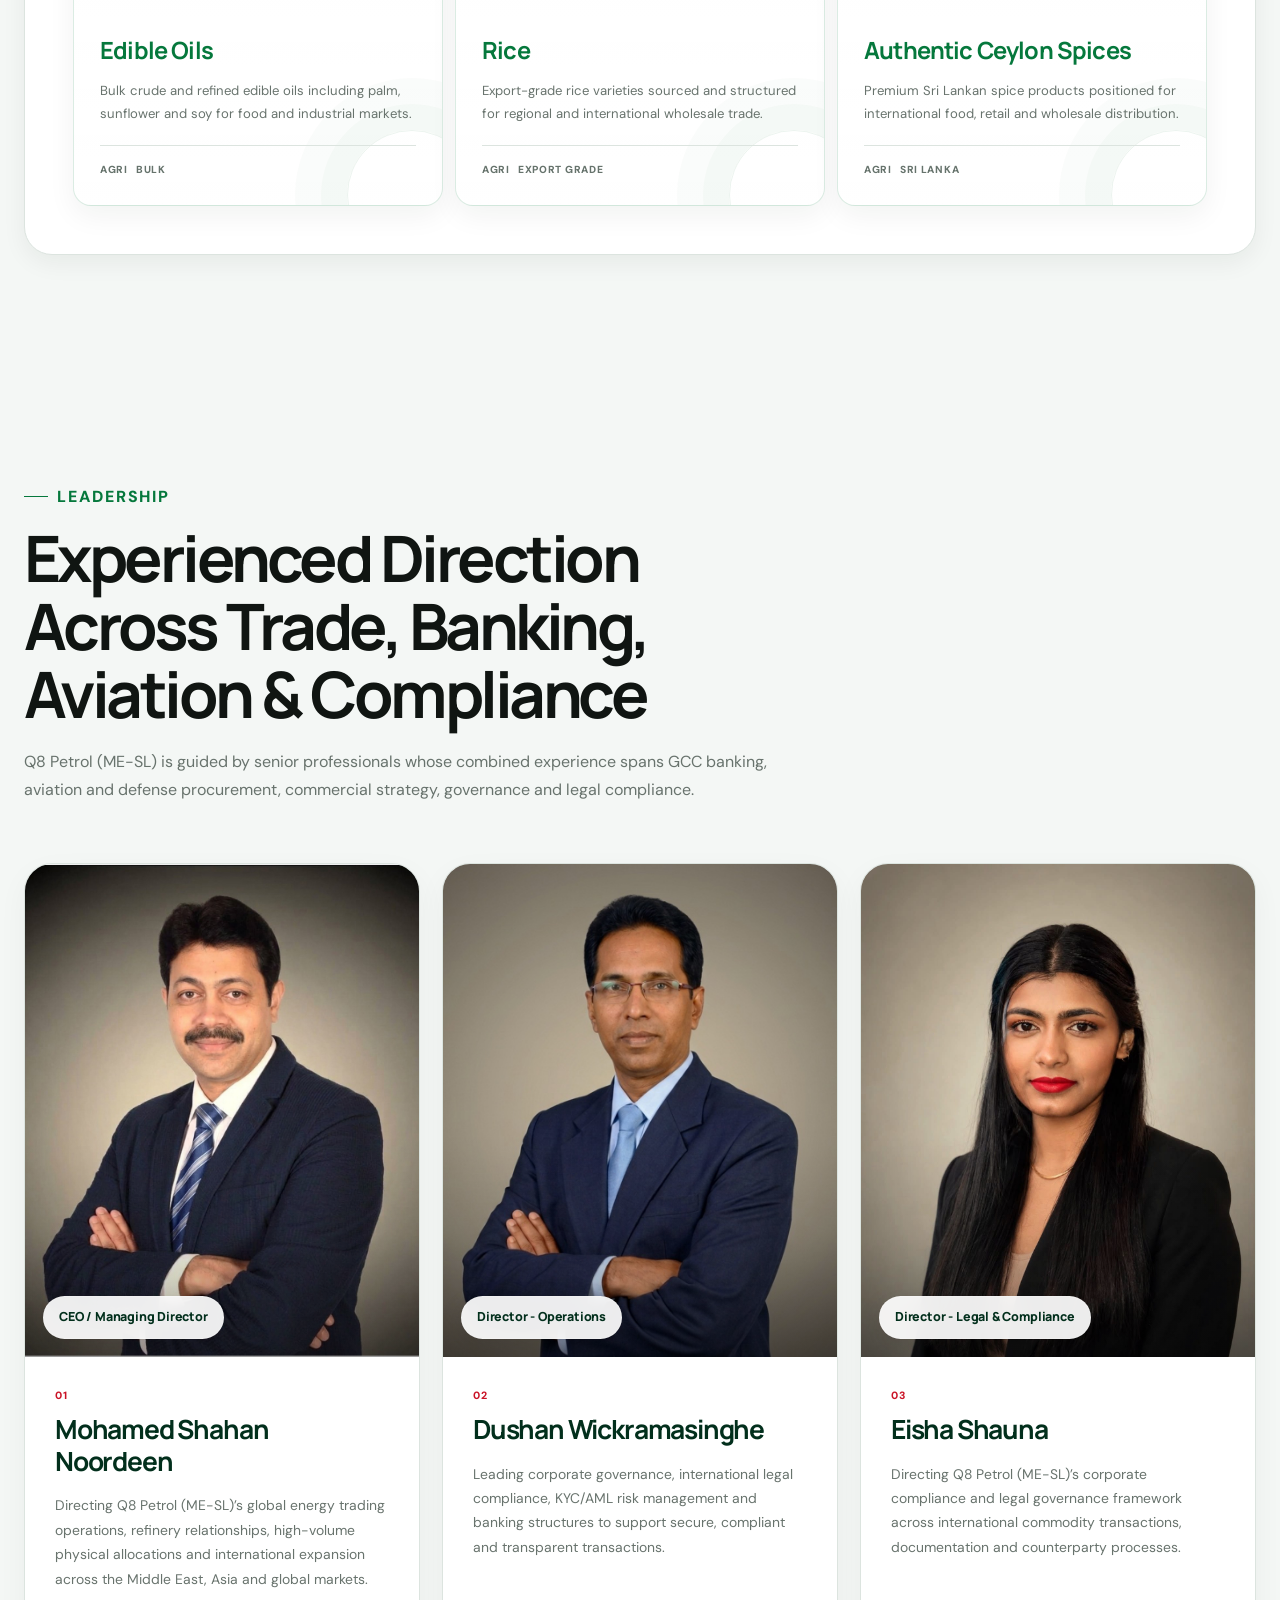
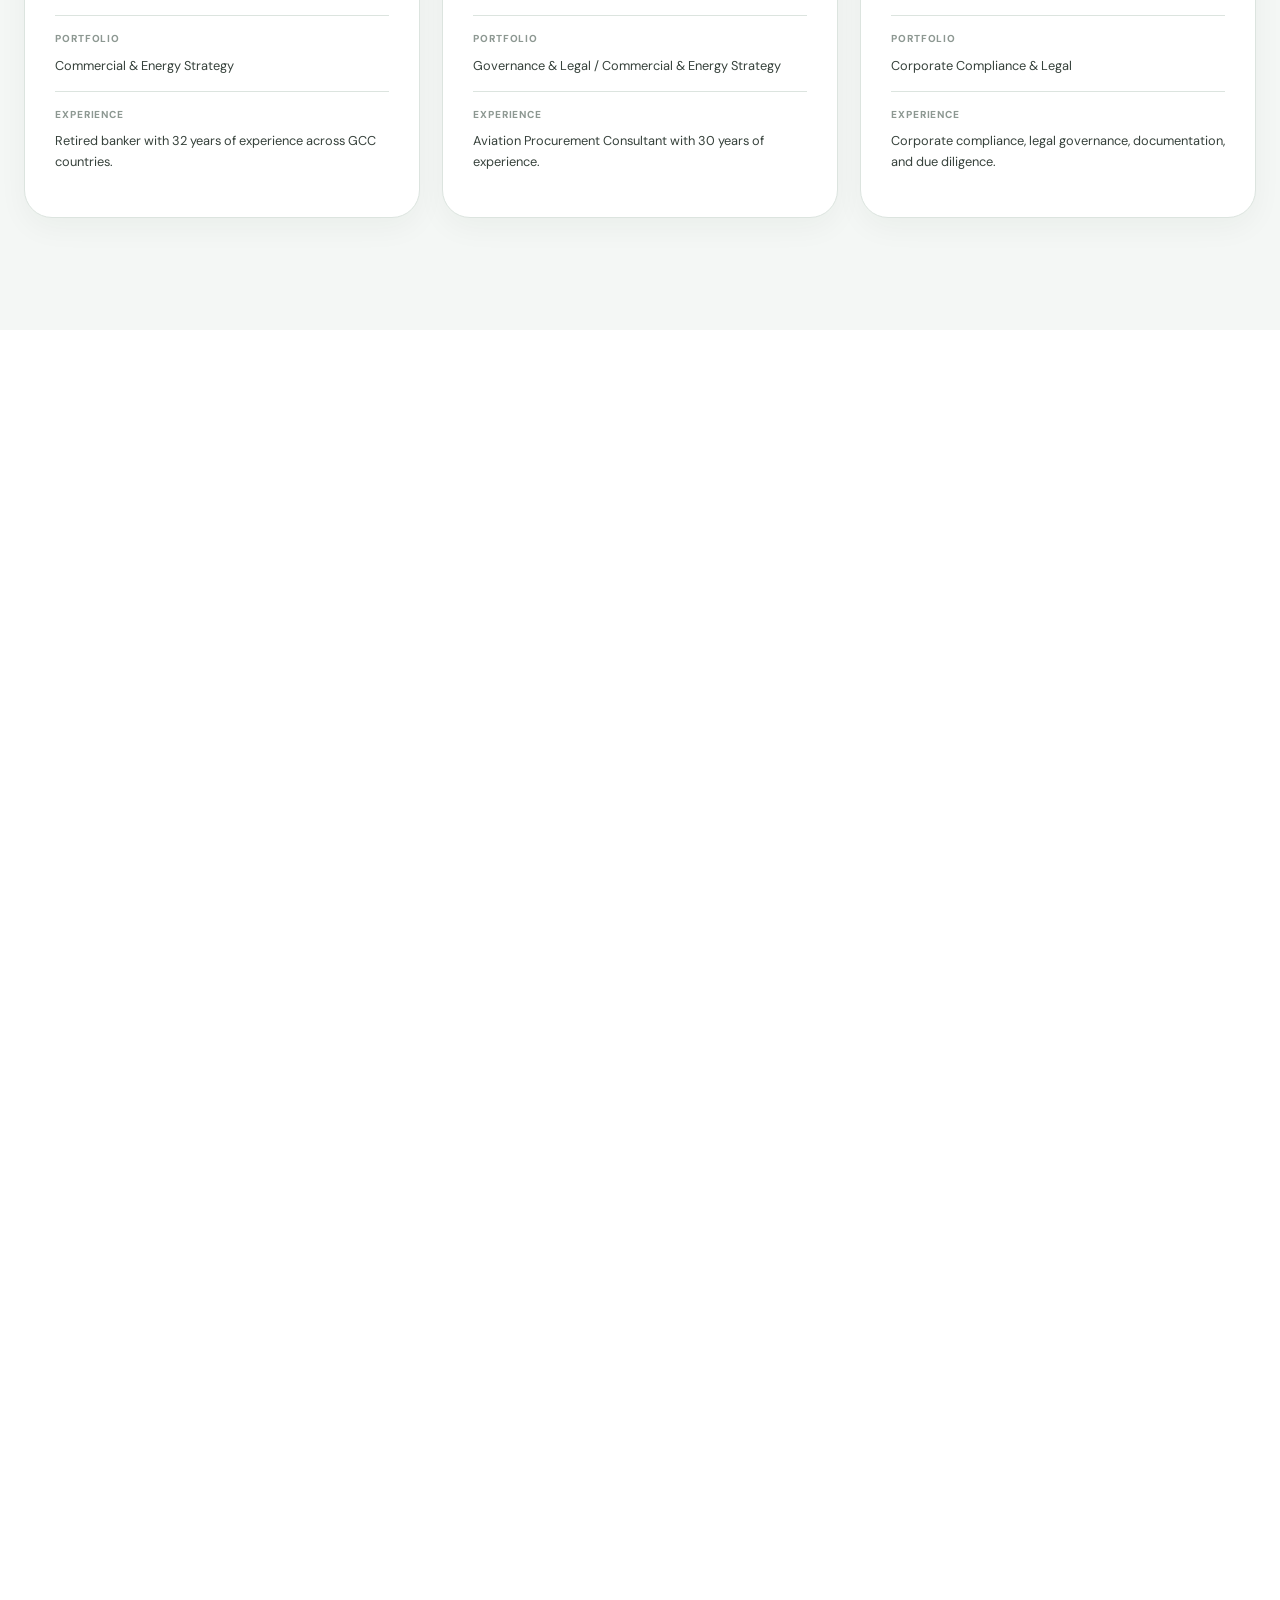
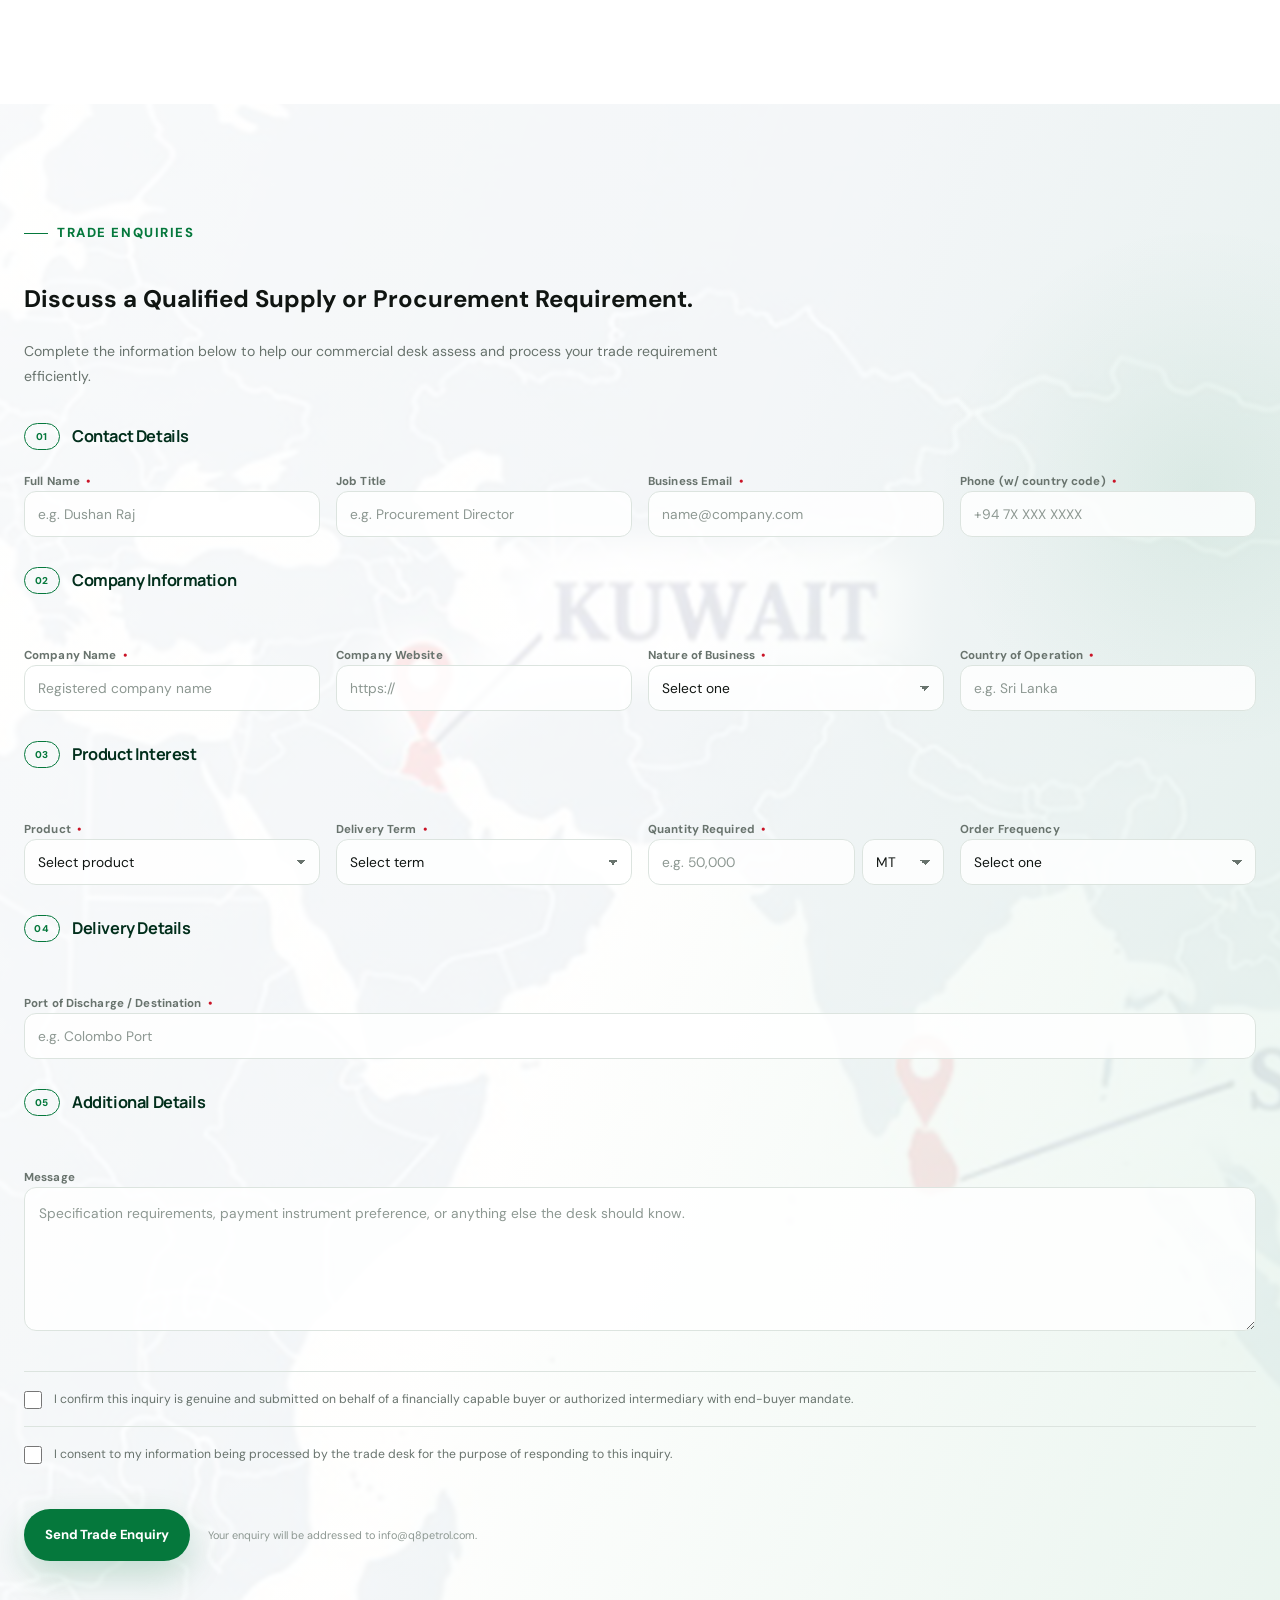
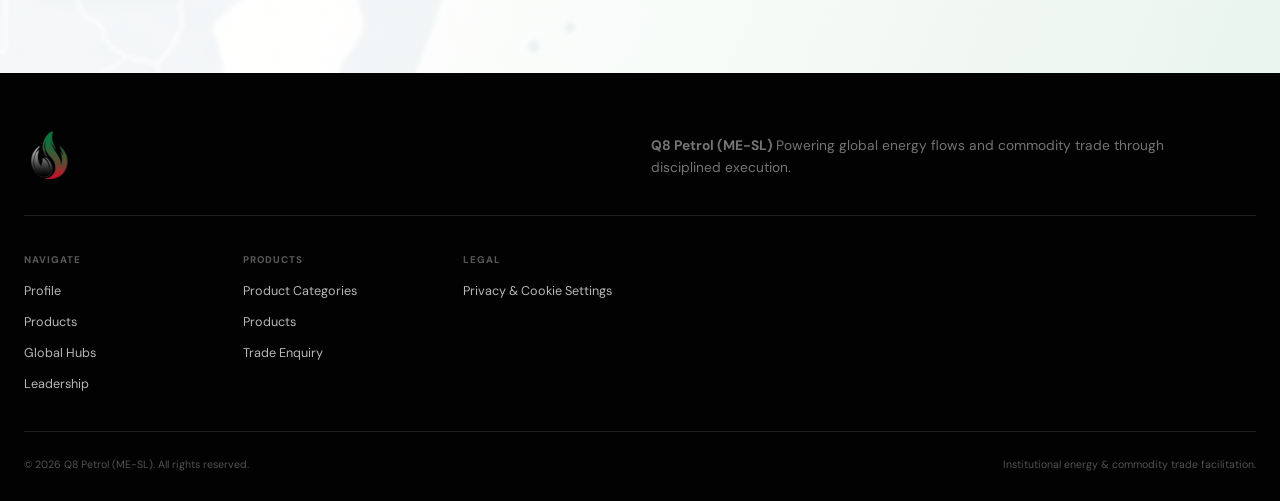
==== commit 2b02a58b: "Update index.html" ====
--- a/index.html
+++ b/index.html
@@ -465,10 +465,10 @@
                   </article>
                   <article class="commodity-card">
                     <div class="commodity-card__top">
-                      <span>RON 91/92/95</span>
+                      <span>RON91/92/95</span>
                       <small>91/92/95</small>
                     </div>
-                    <h4>Motor Gasoline RON 91/92/95</h4>
+                    <h4>Motor Gasoline RON91/92/95</h4>
                     <p>
                       Clean-burning unleaded motor gasoline refined to Gulf GSO
                       and EN228 standards with optimal anti-knock properties.
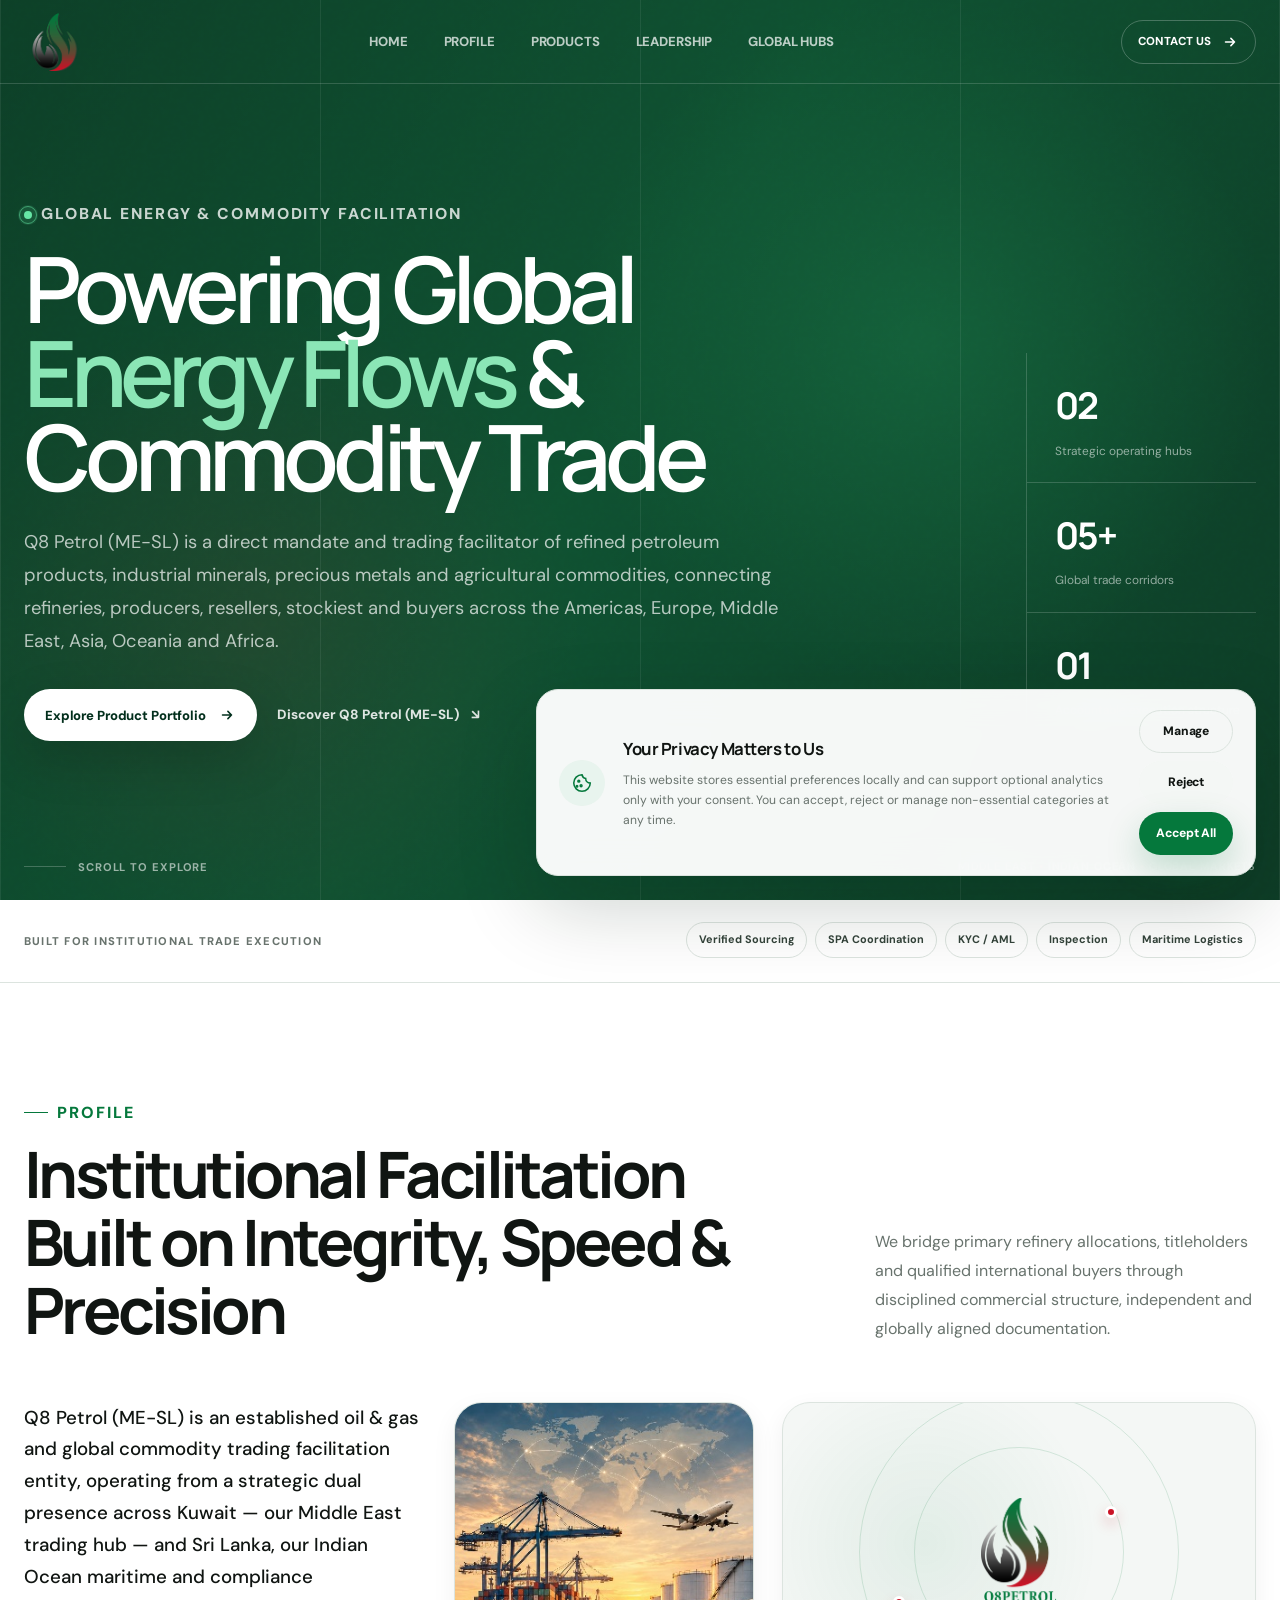
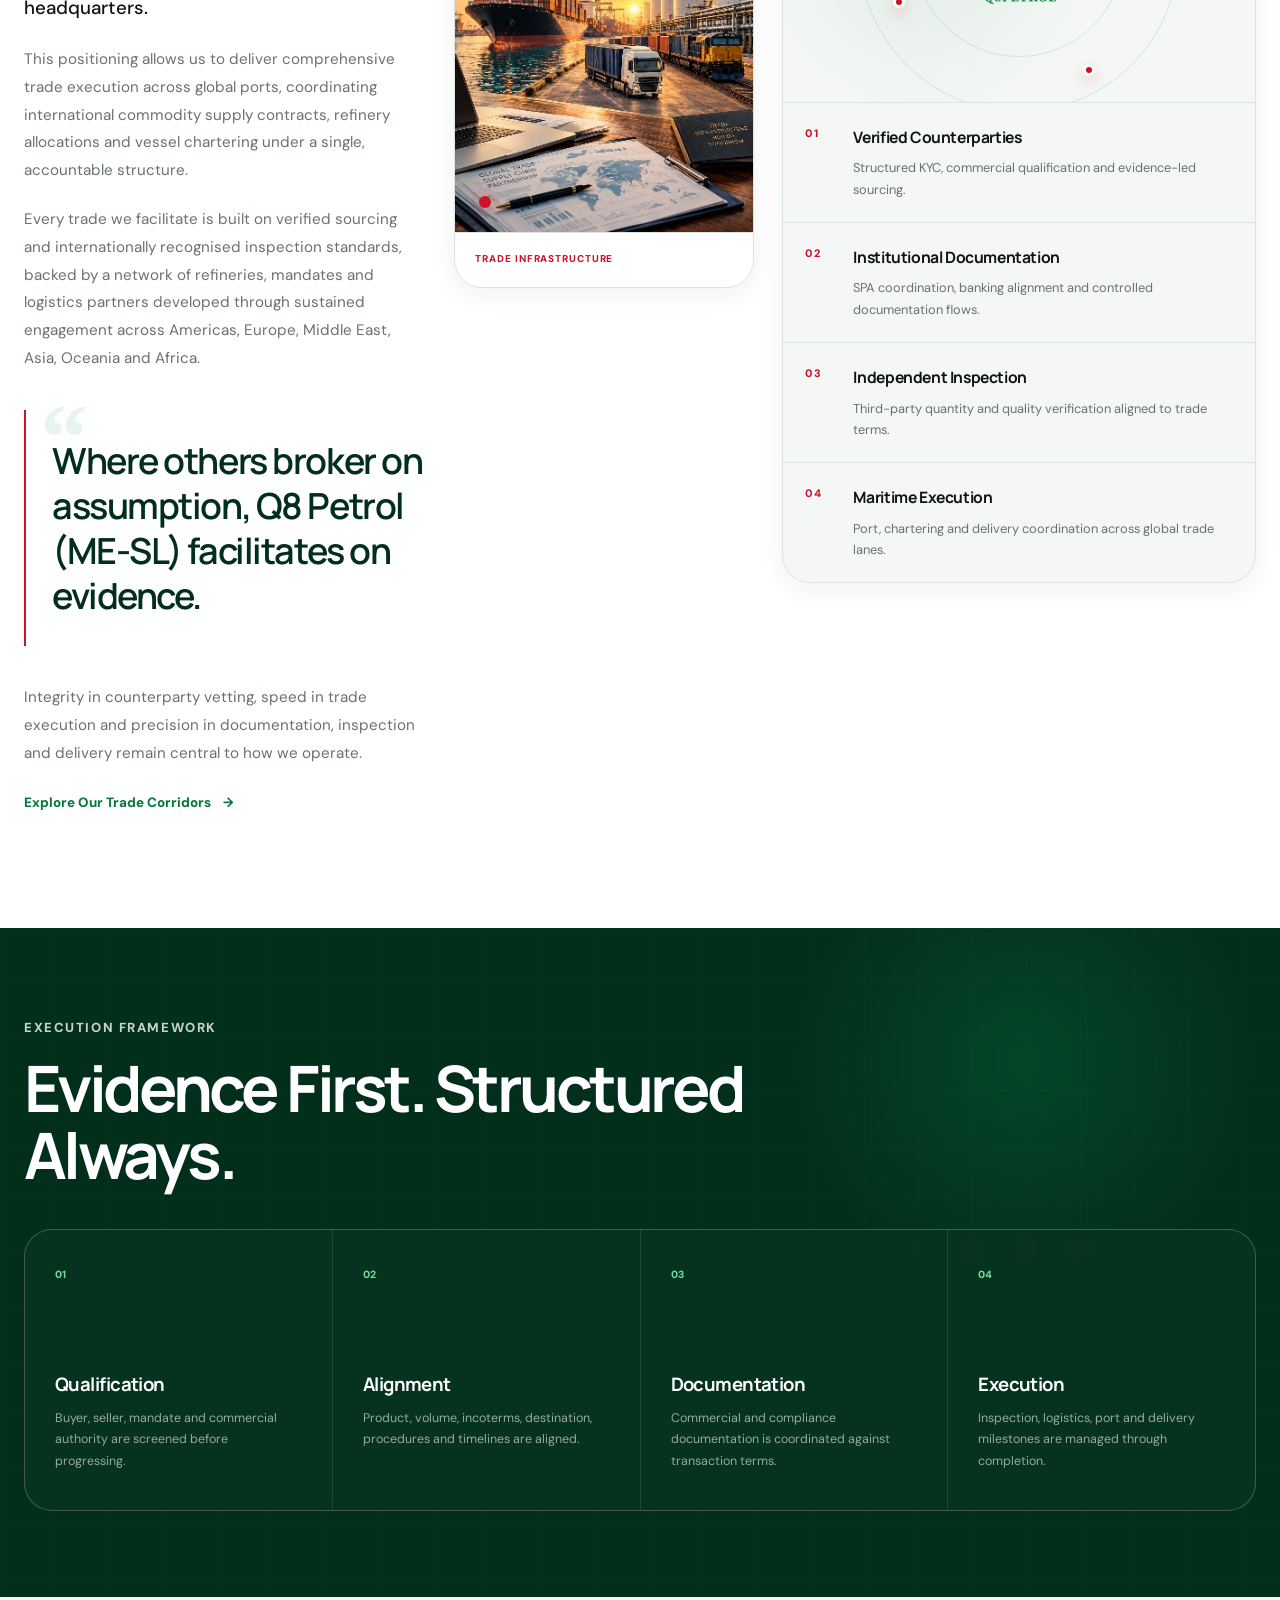
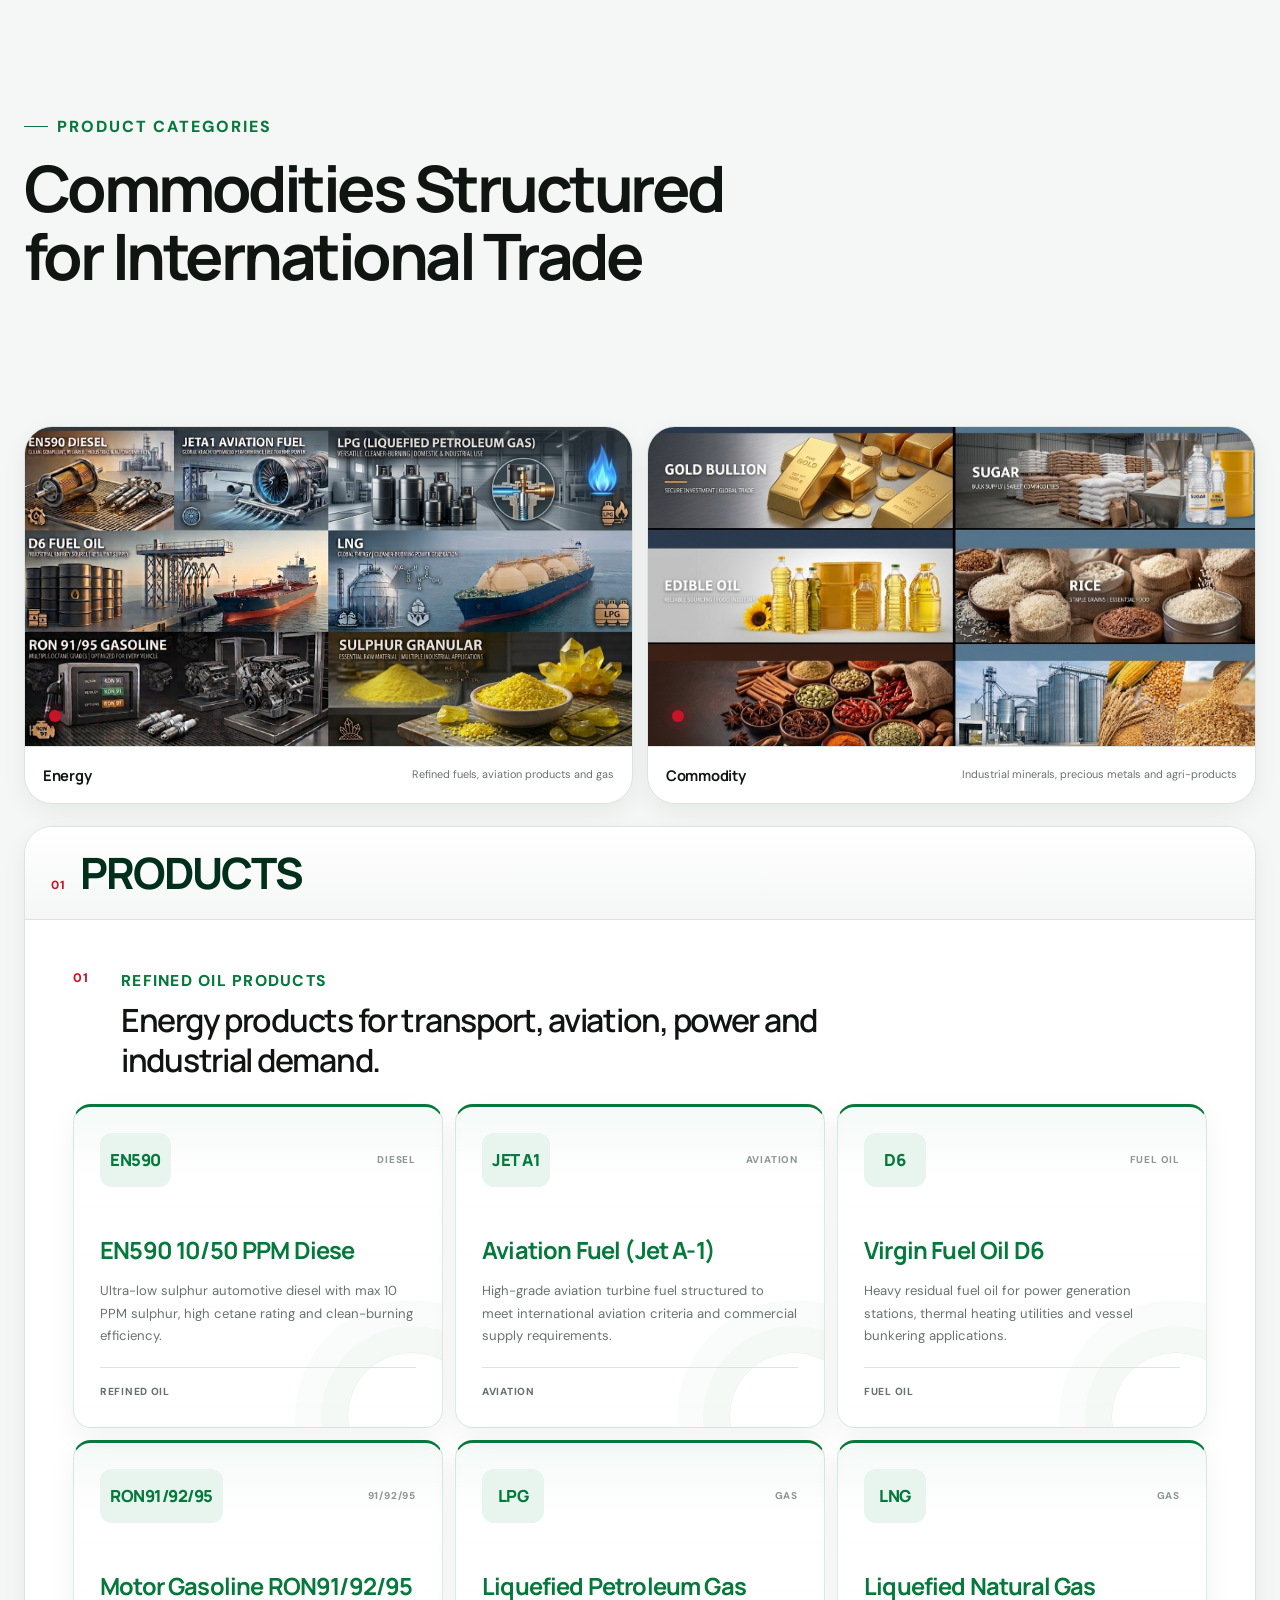
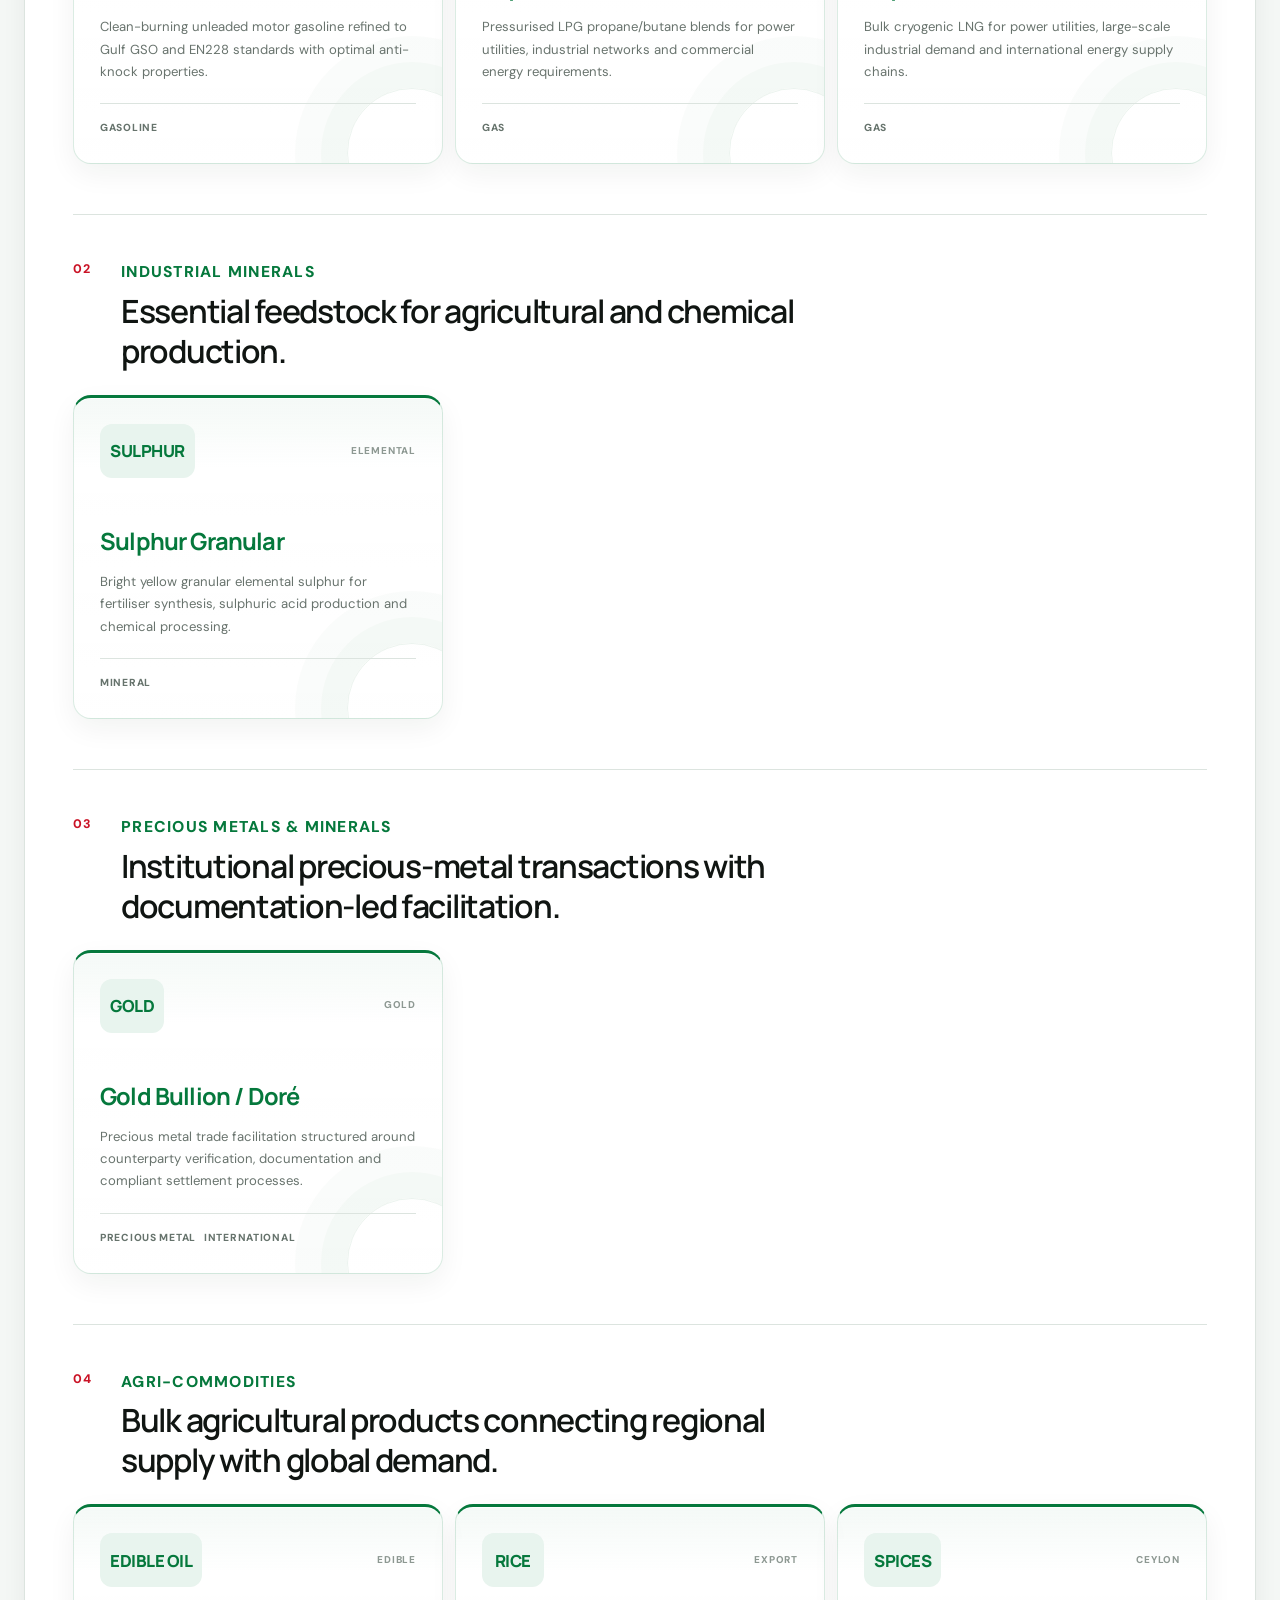
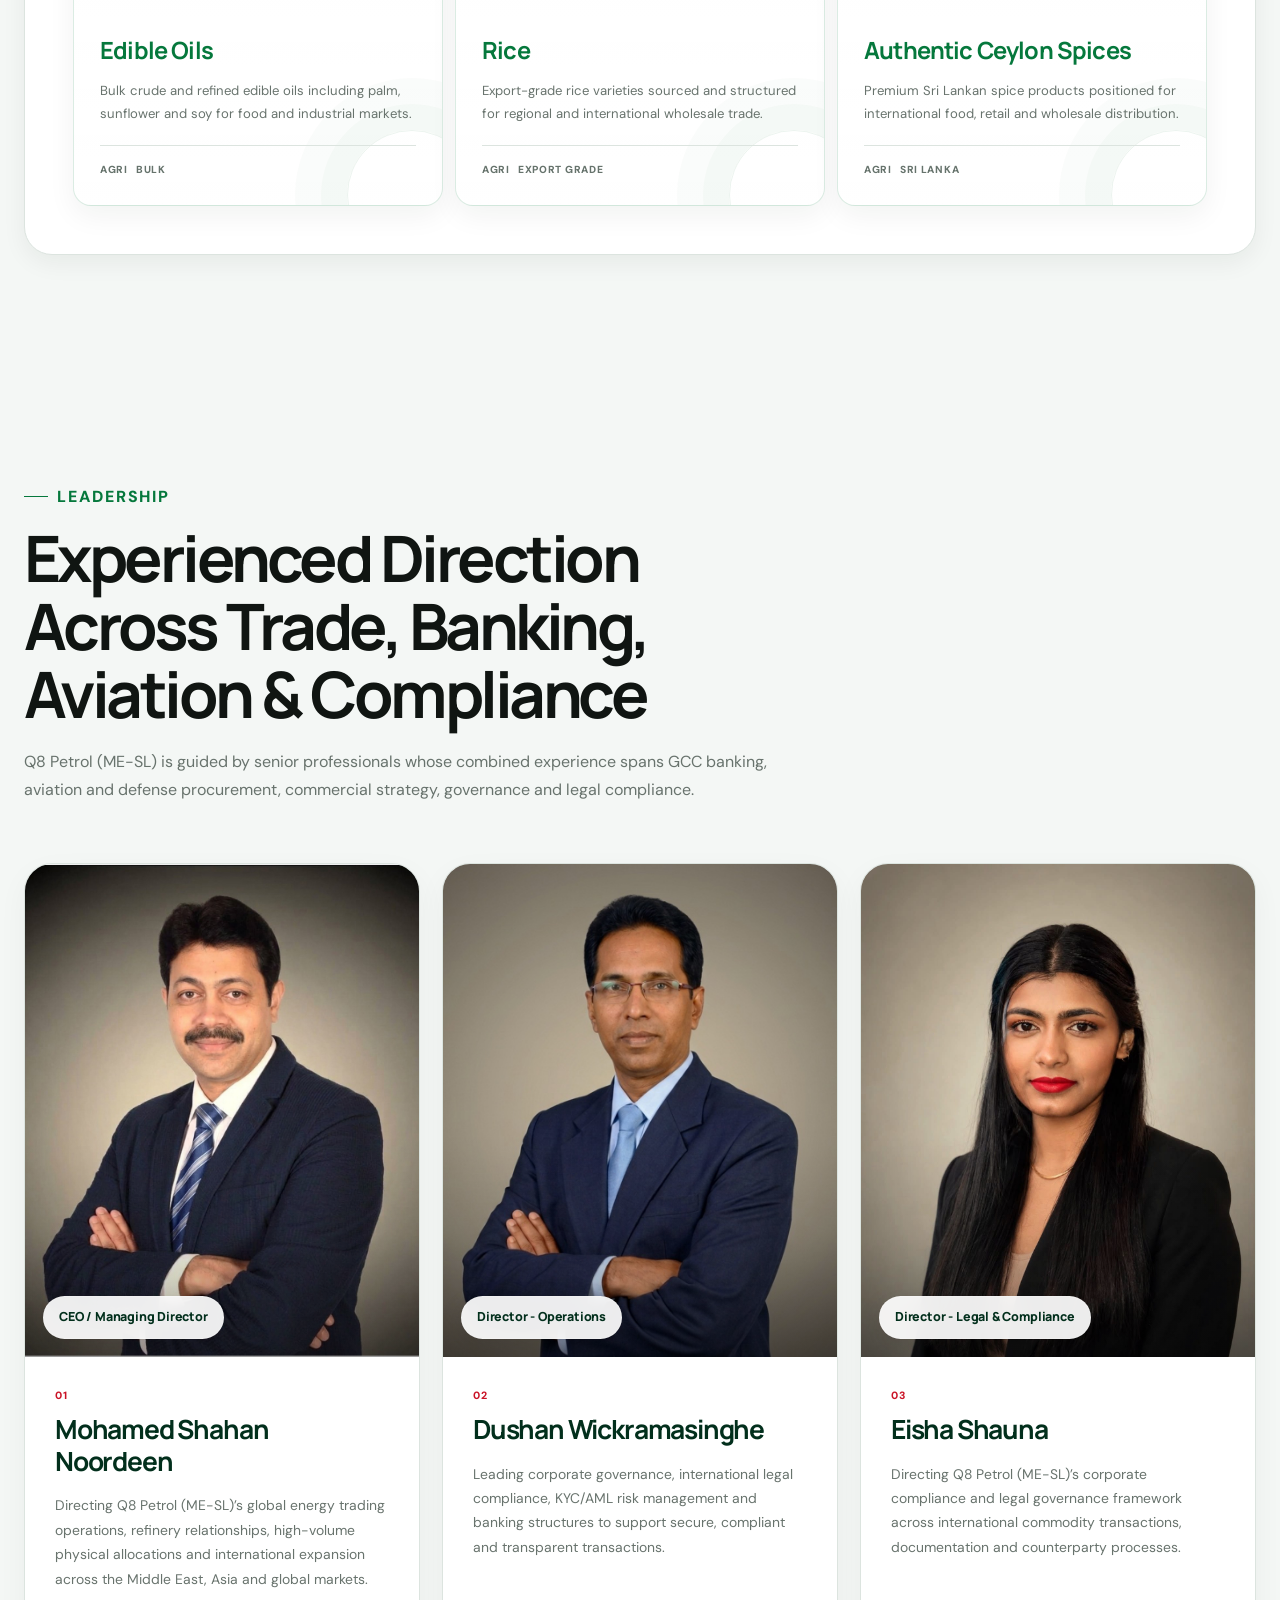
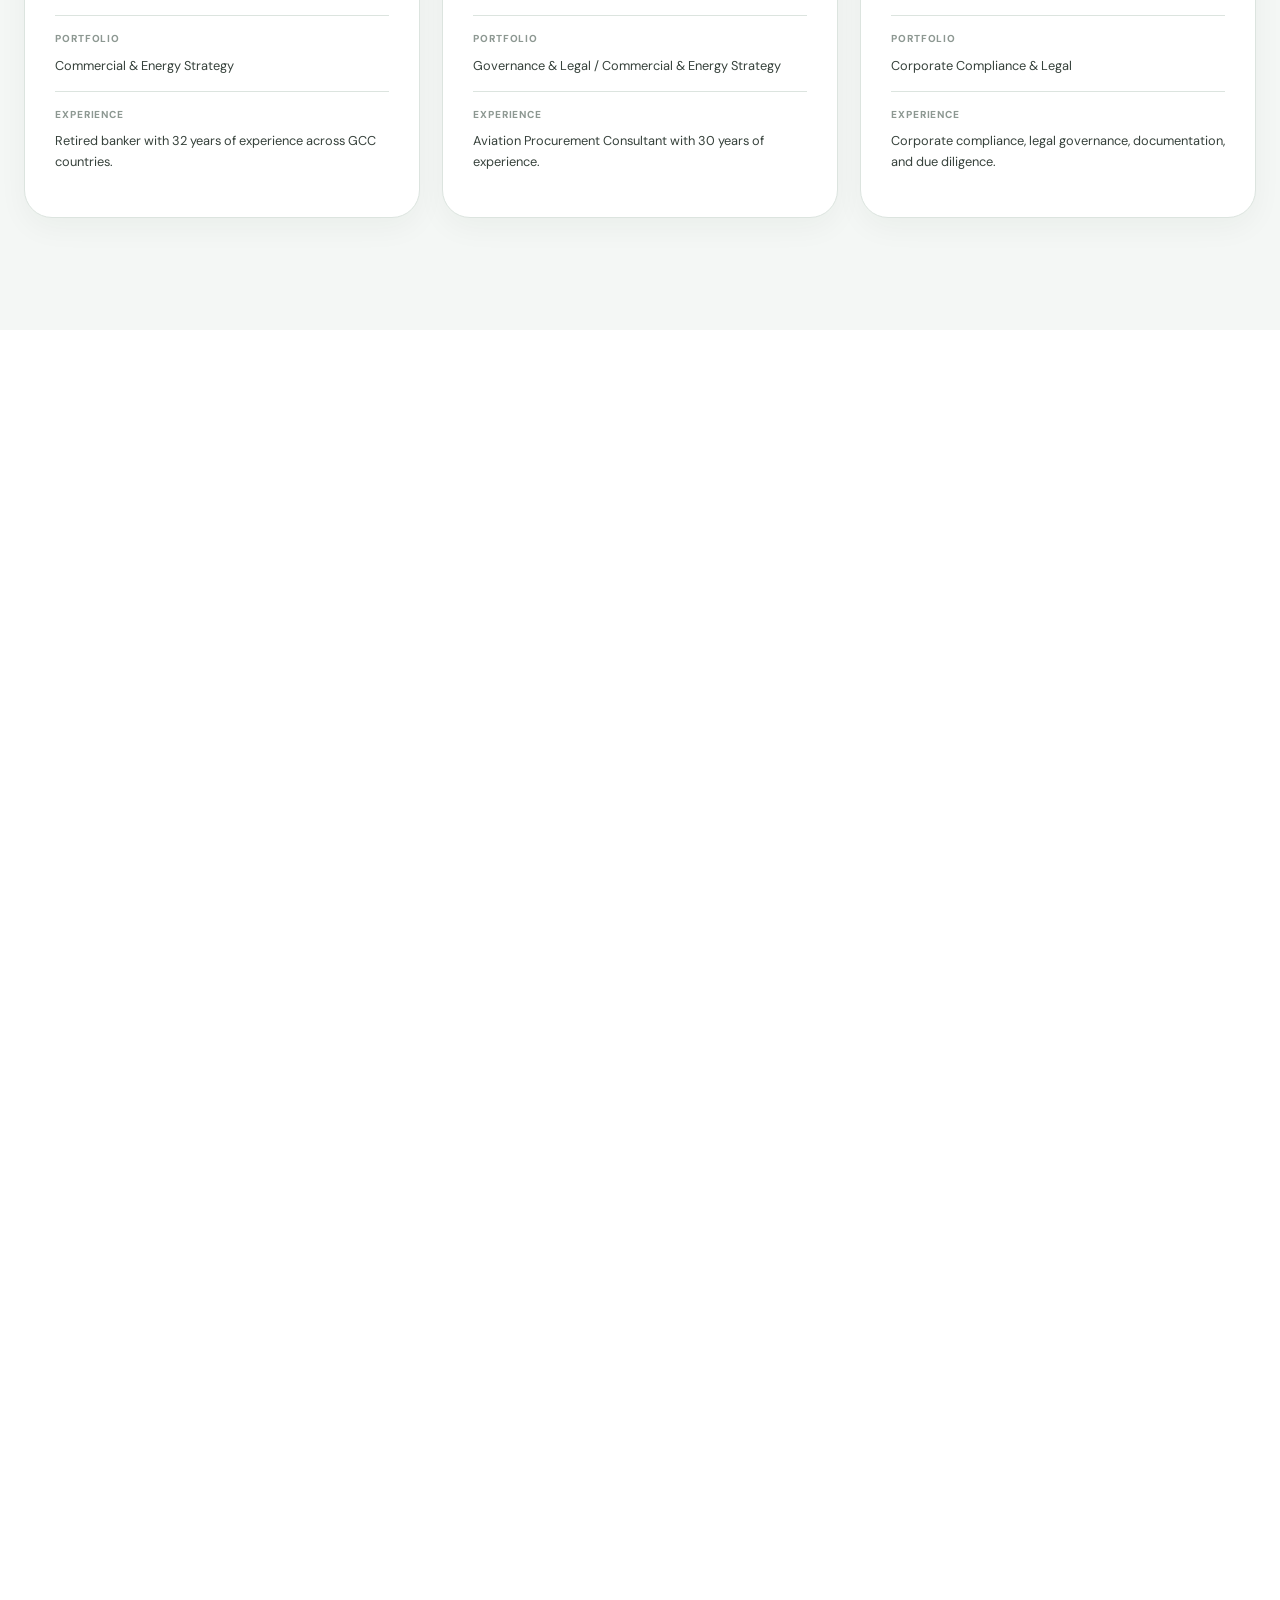
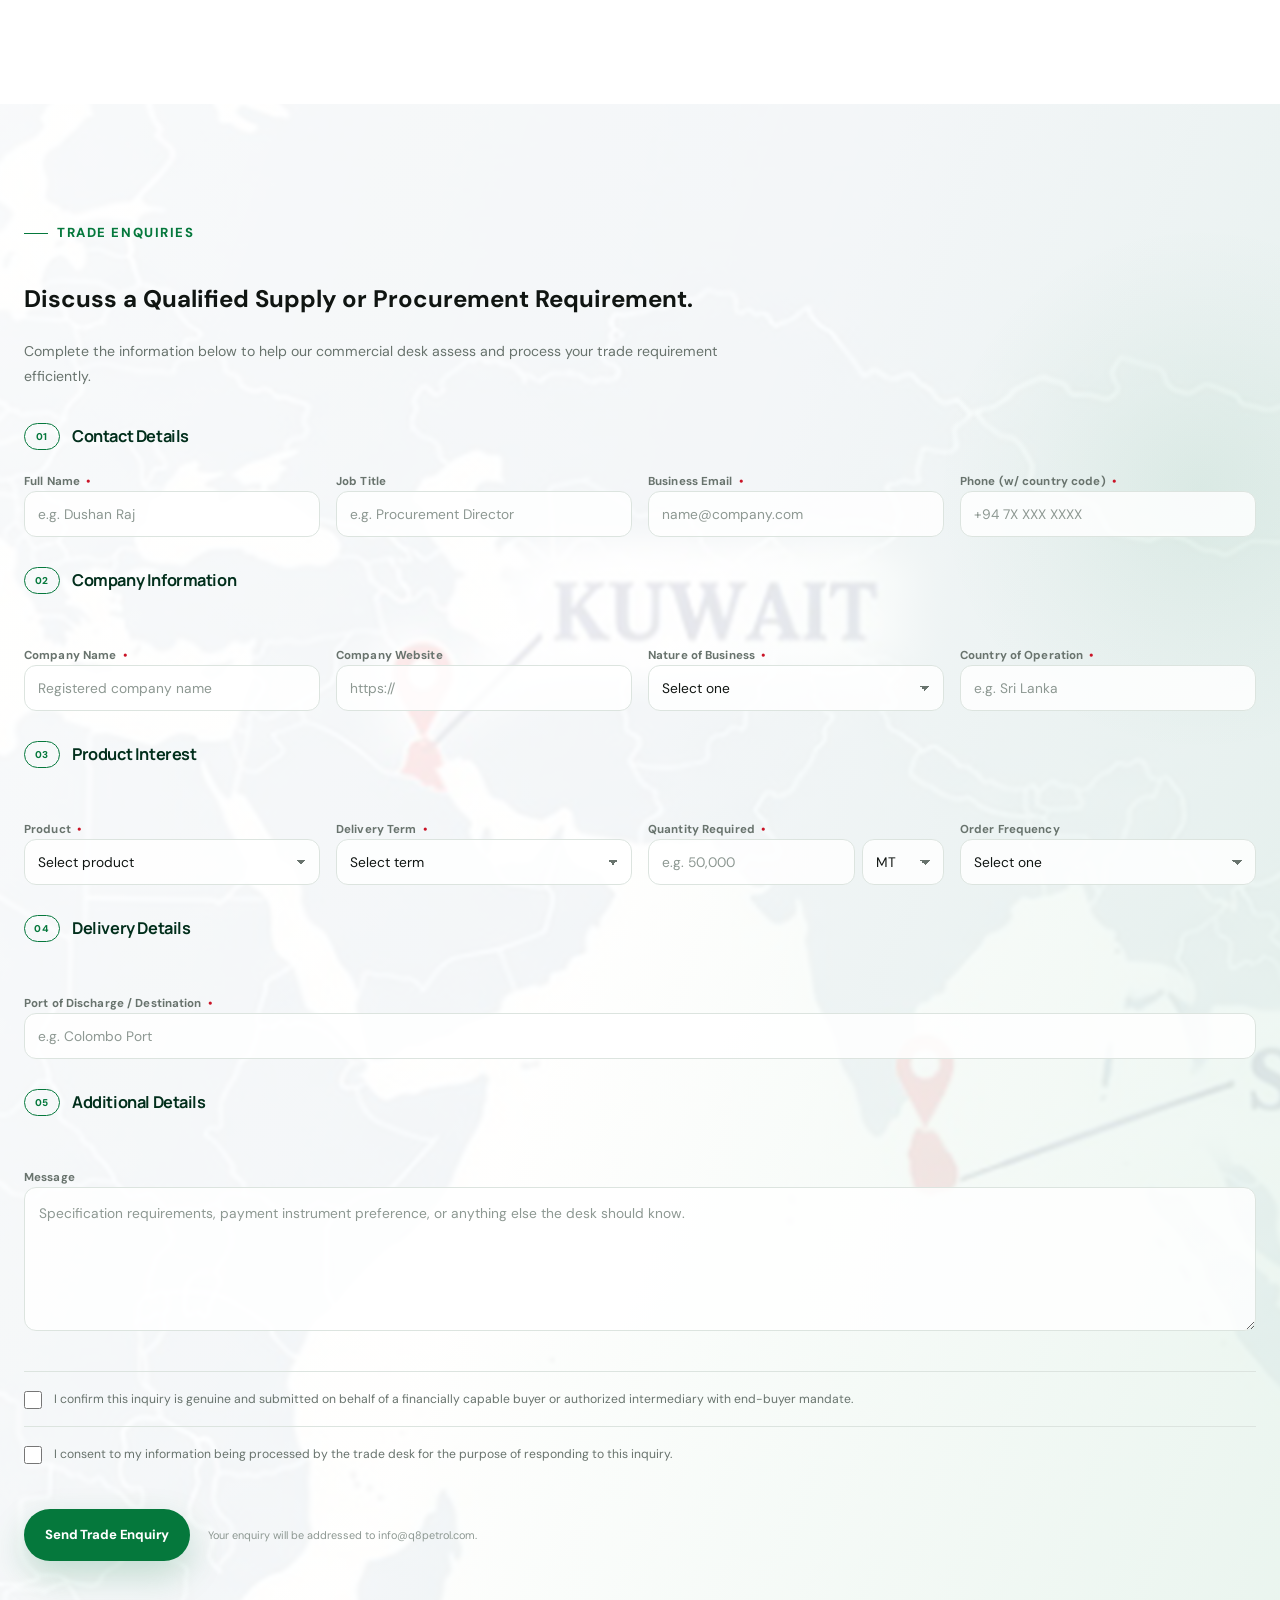
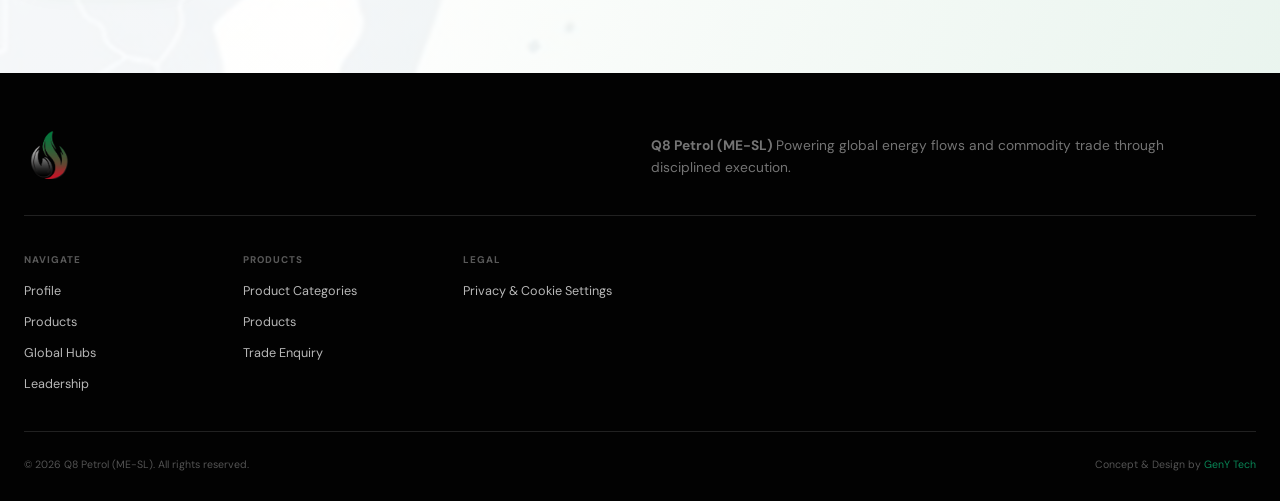
==== commit 169c8e6d: "done" ====
--- a/index.html
+++ b/index.html
@@ -1212,7 +1212,12 @@
             © <span data-current-year=""></span> Q8 Petrol (ME-SL). All rights
             reserved.
           </p>
-          <p>Institutional energy &amp; commodity trade facilitation.</p>
+          <p>
+            Concept &amp; Design by
+            <a href="https://www.genytechnologies.com/"
+              ><span style="color: rgb(9, 134, 86)">GenY Tech</span></a
+            >
+          </p>
         </div>
       </div>
     </footer>
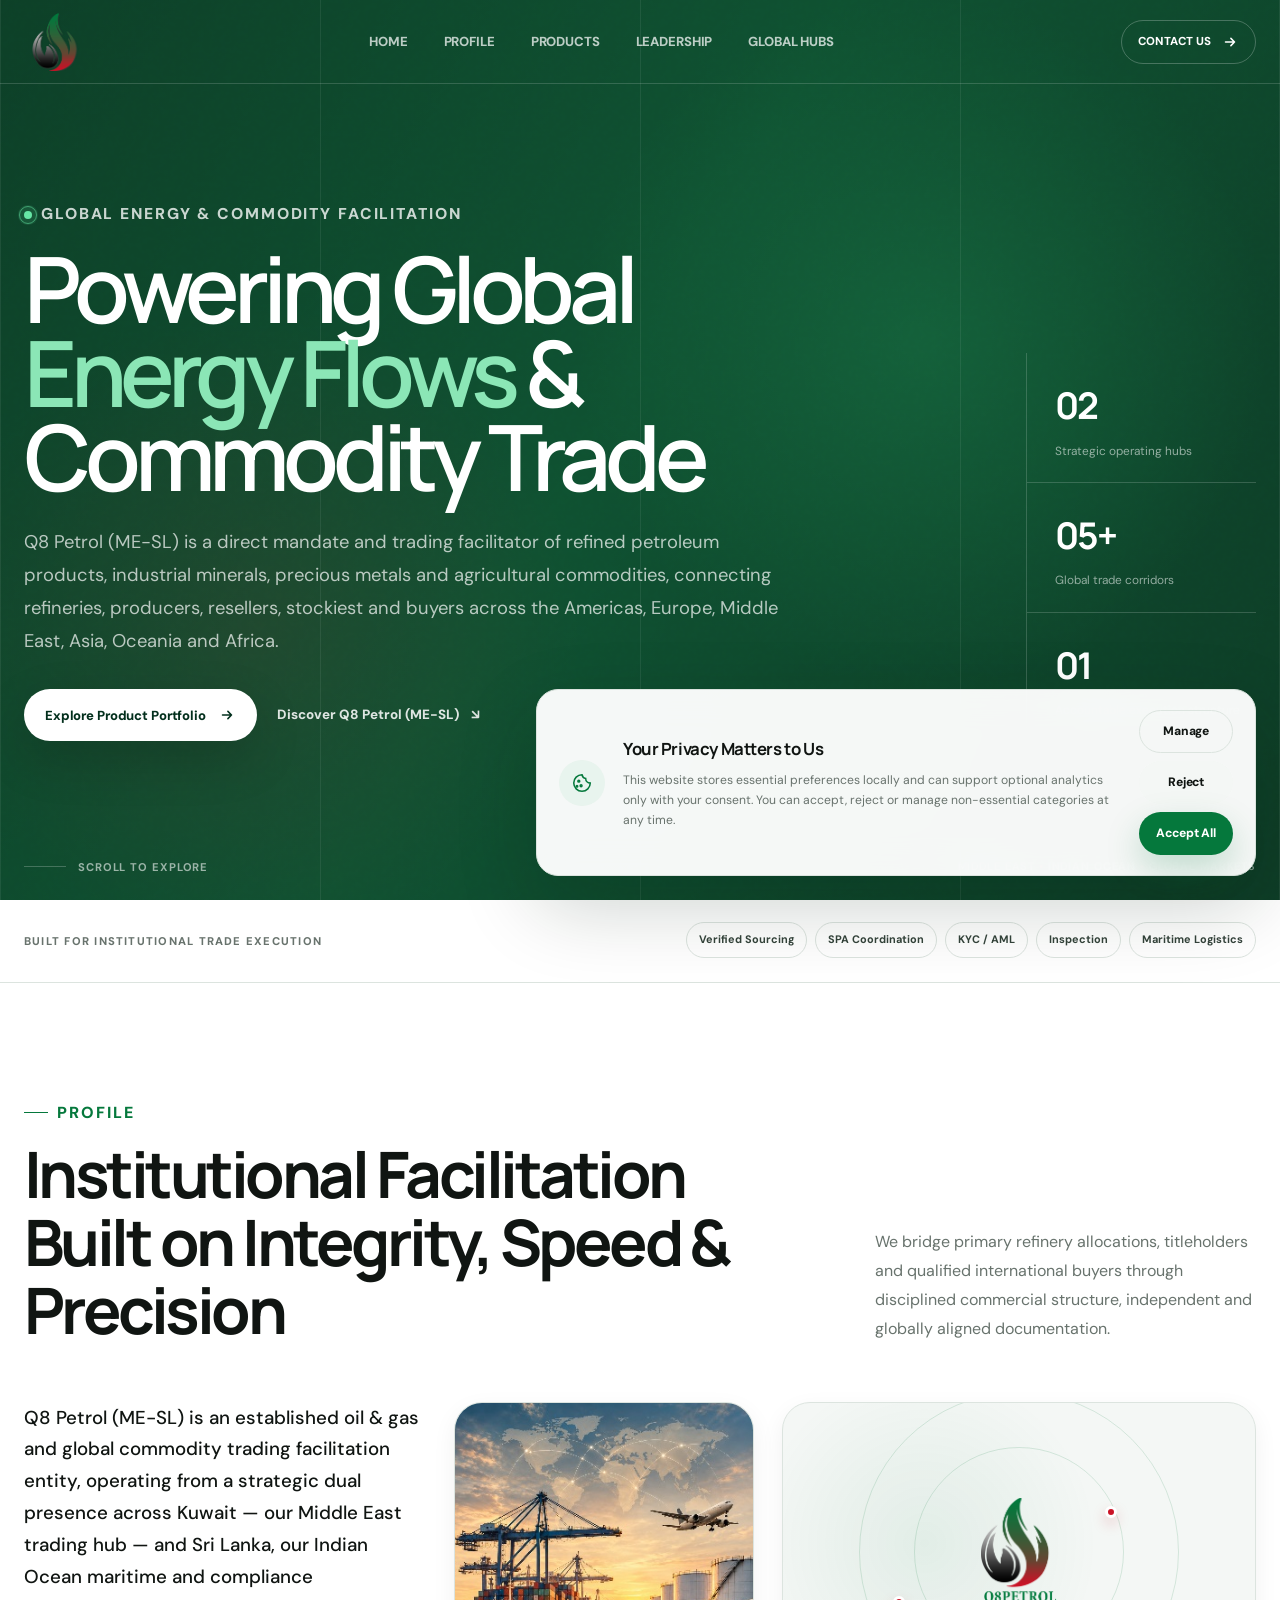
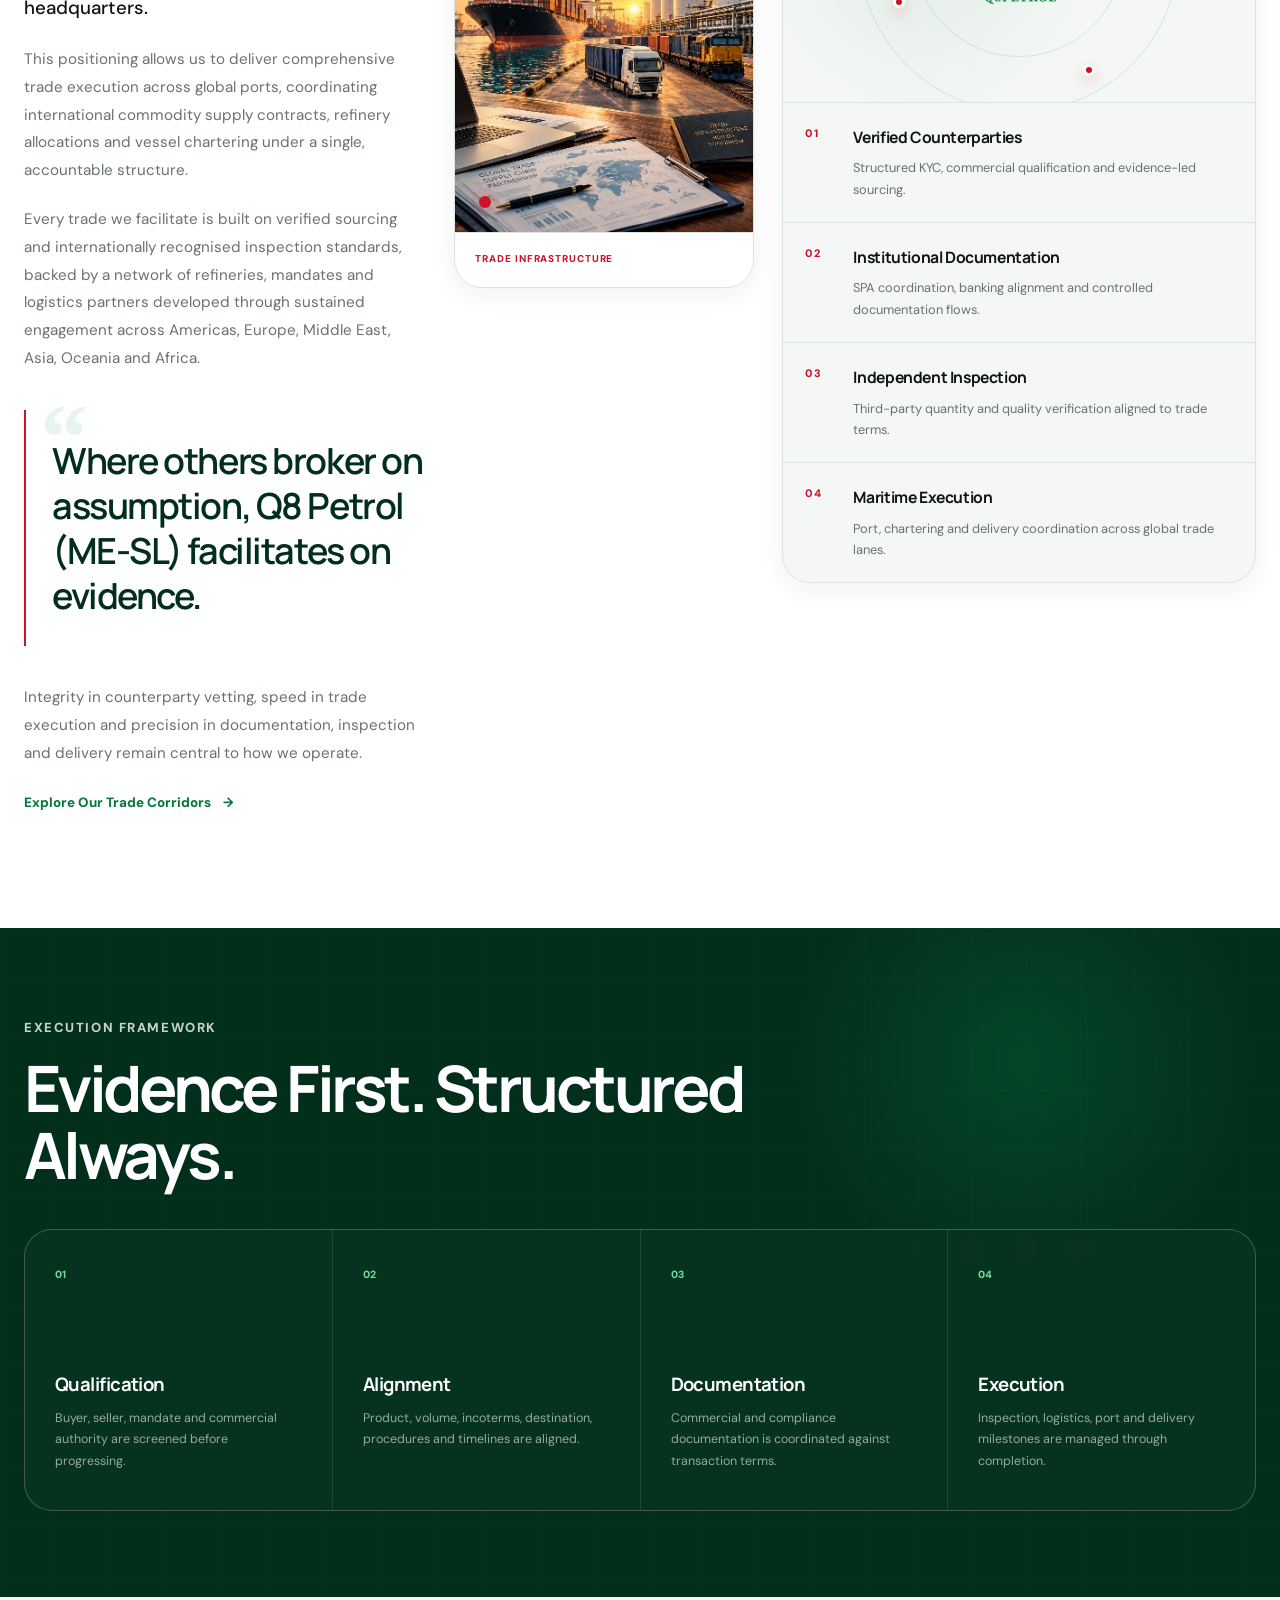
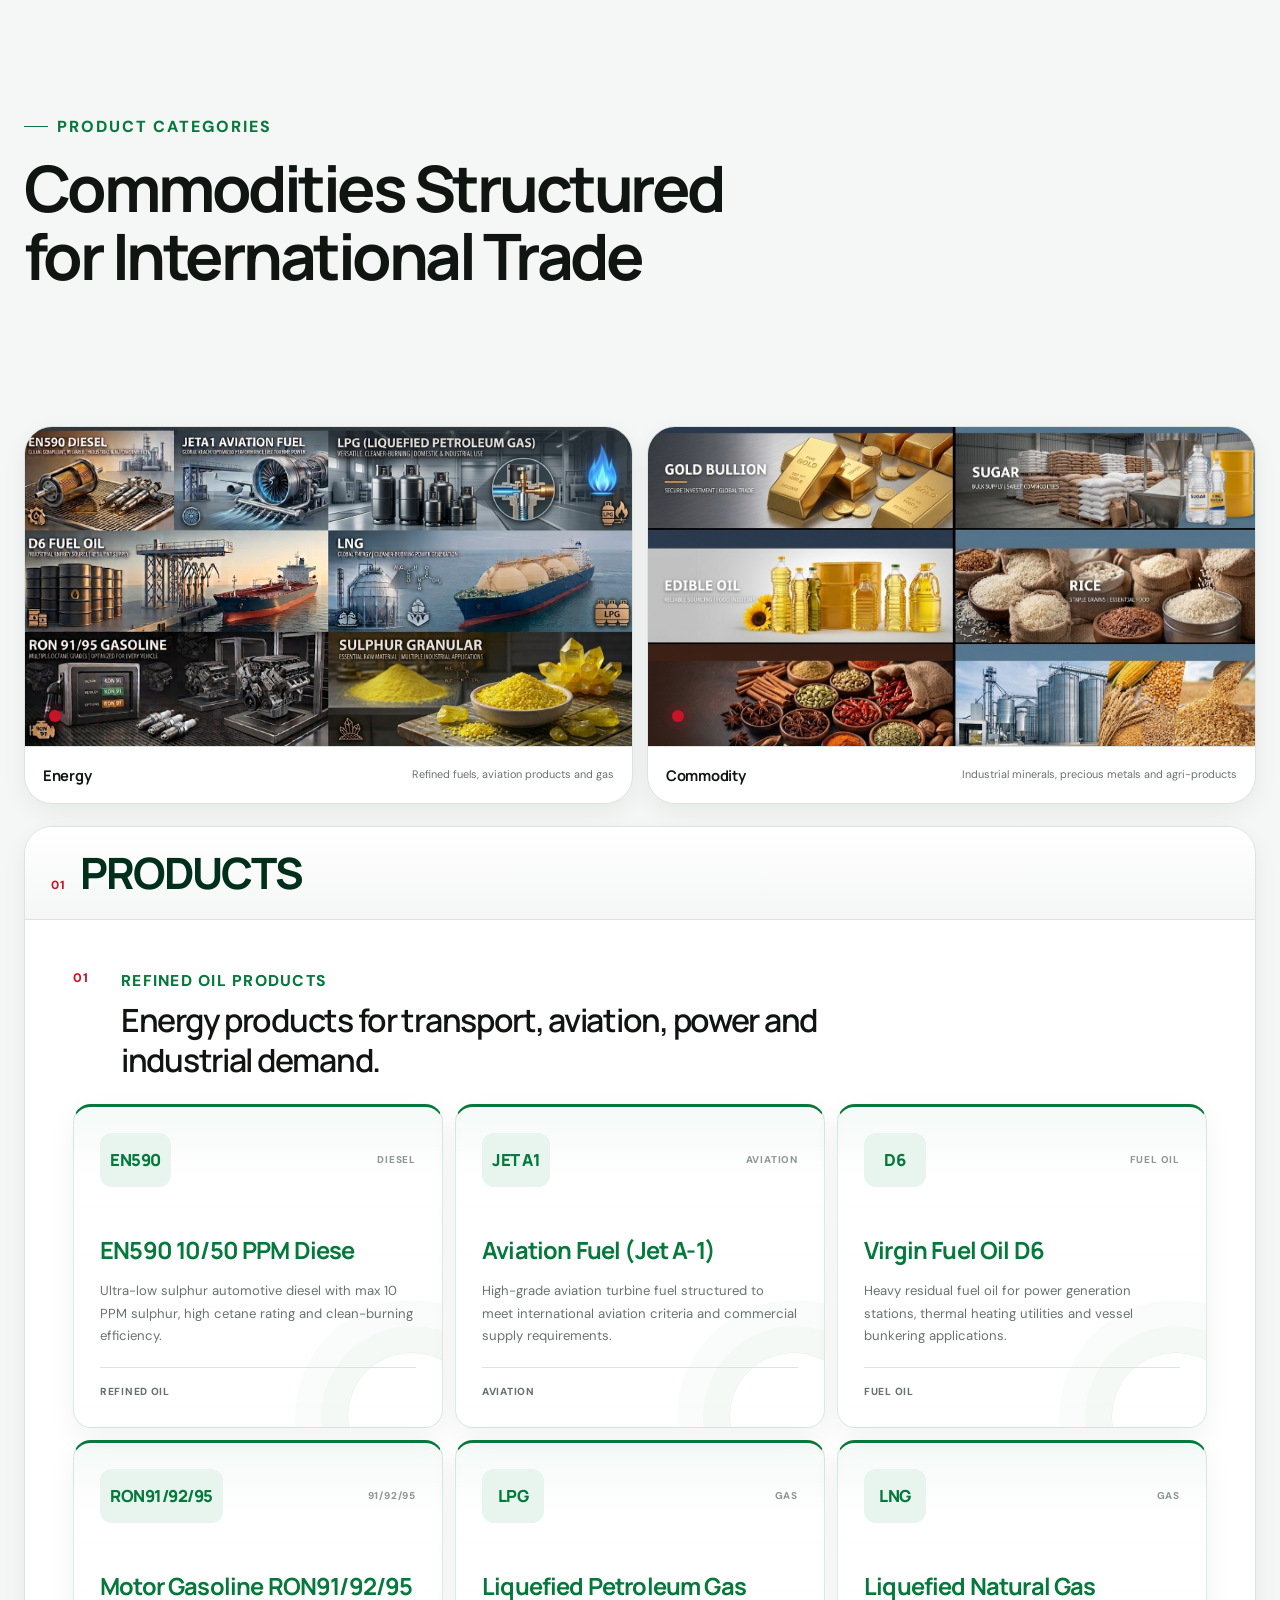
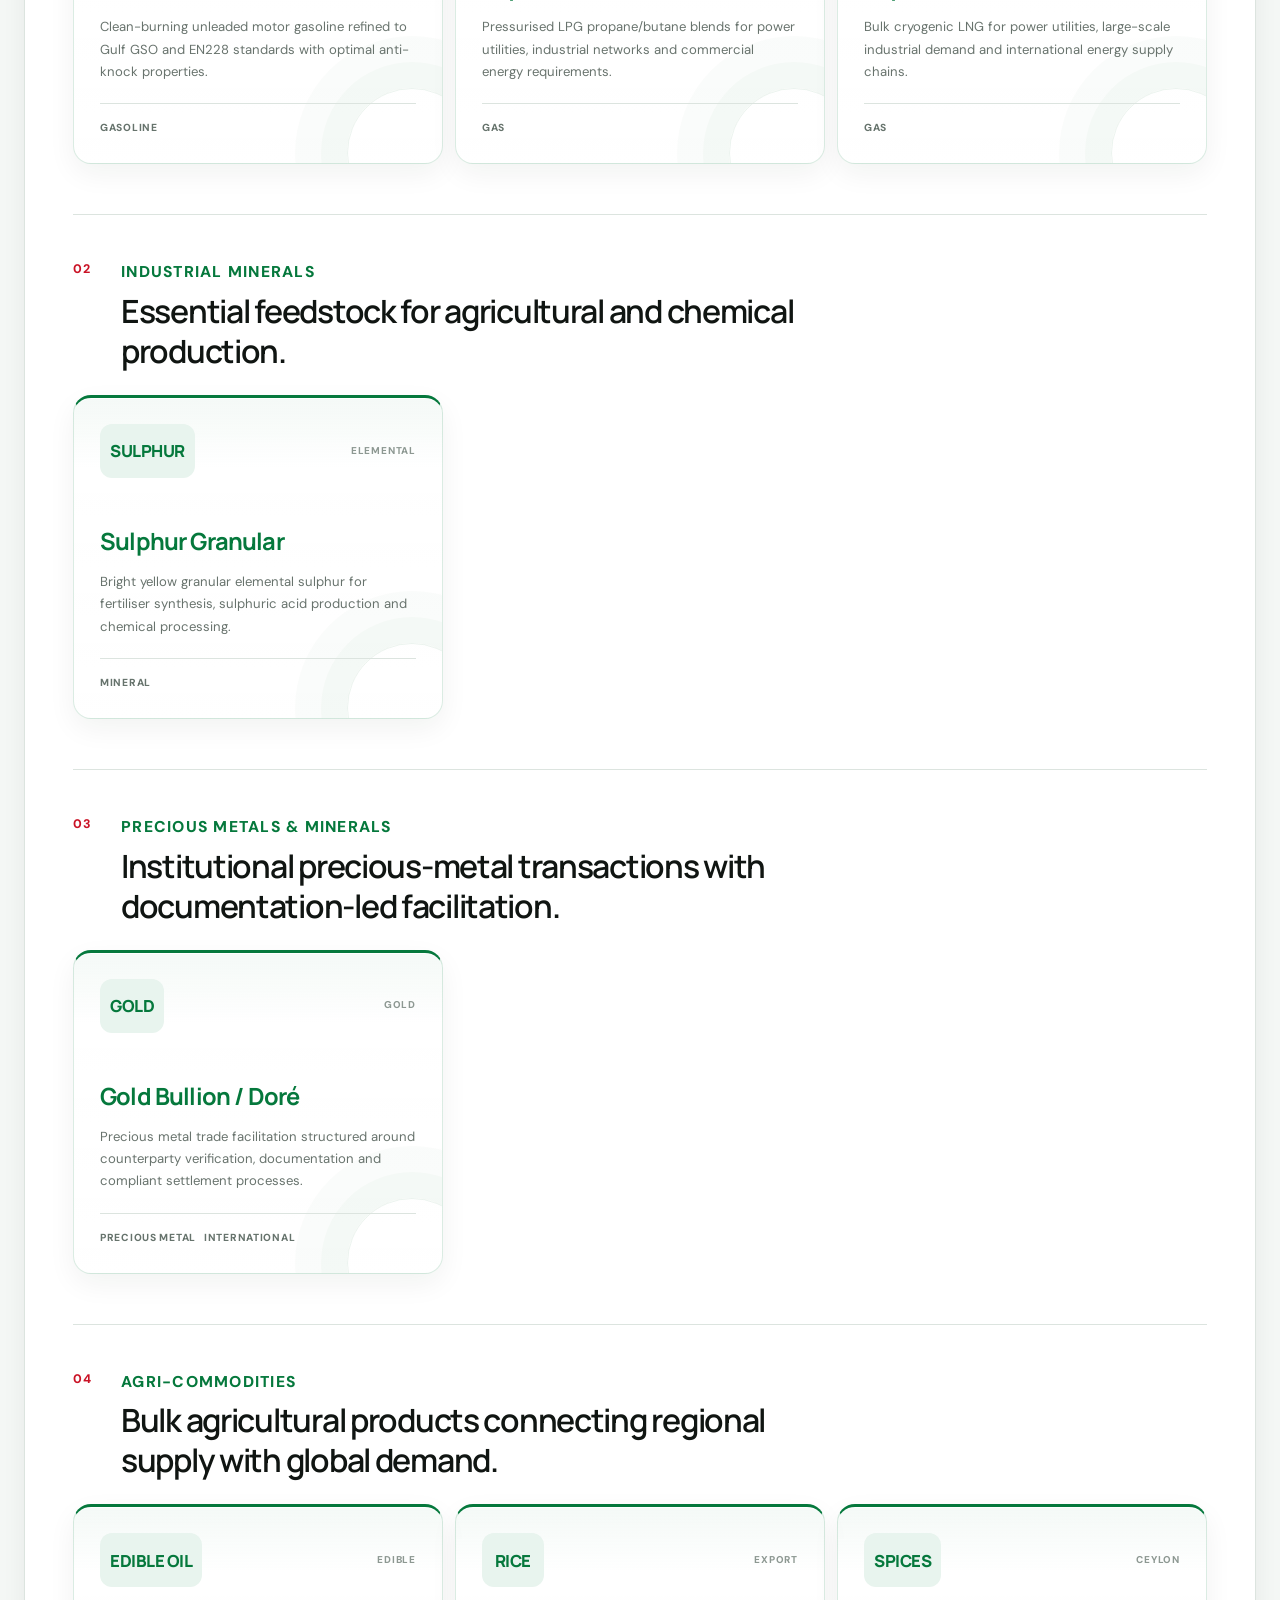
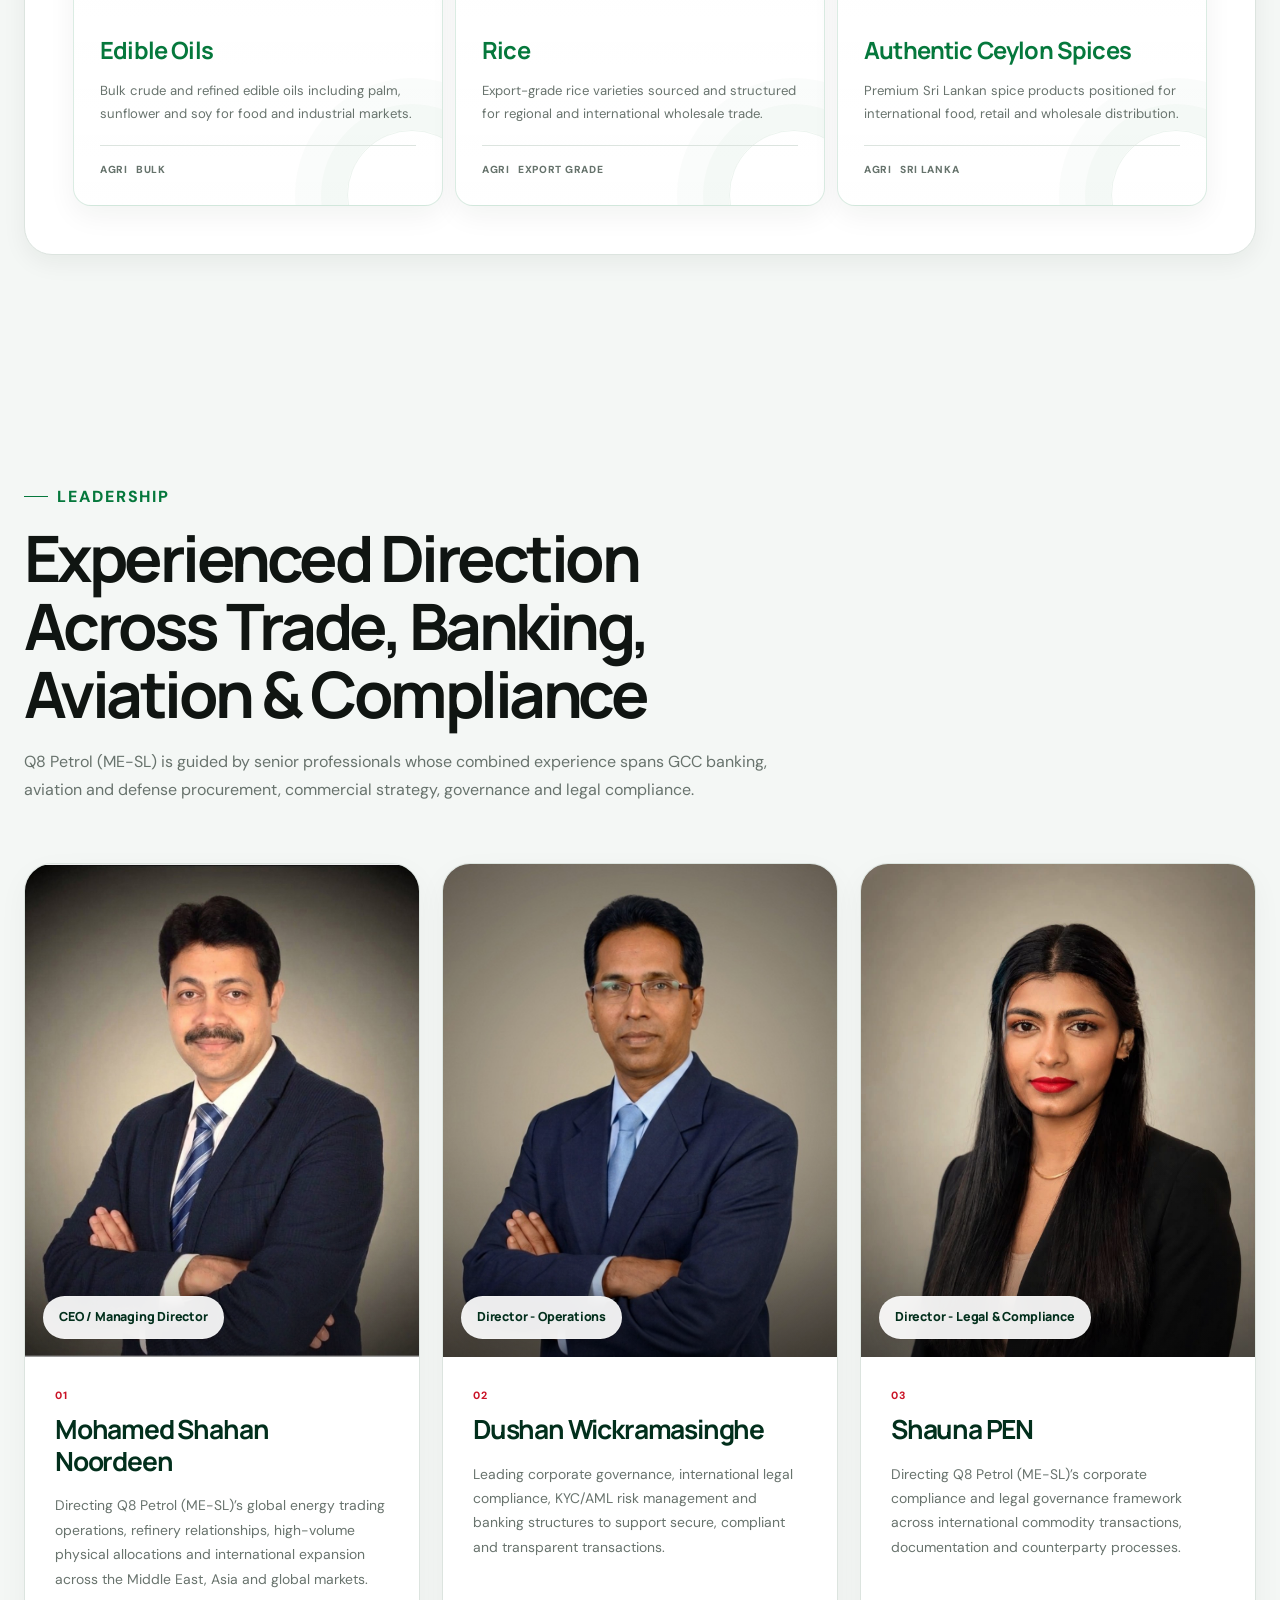
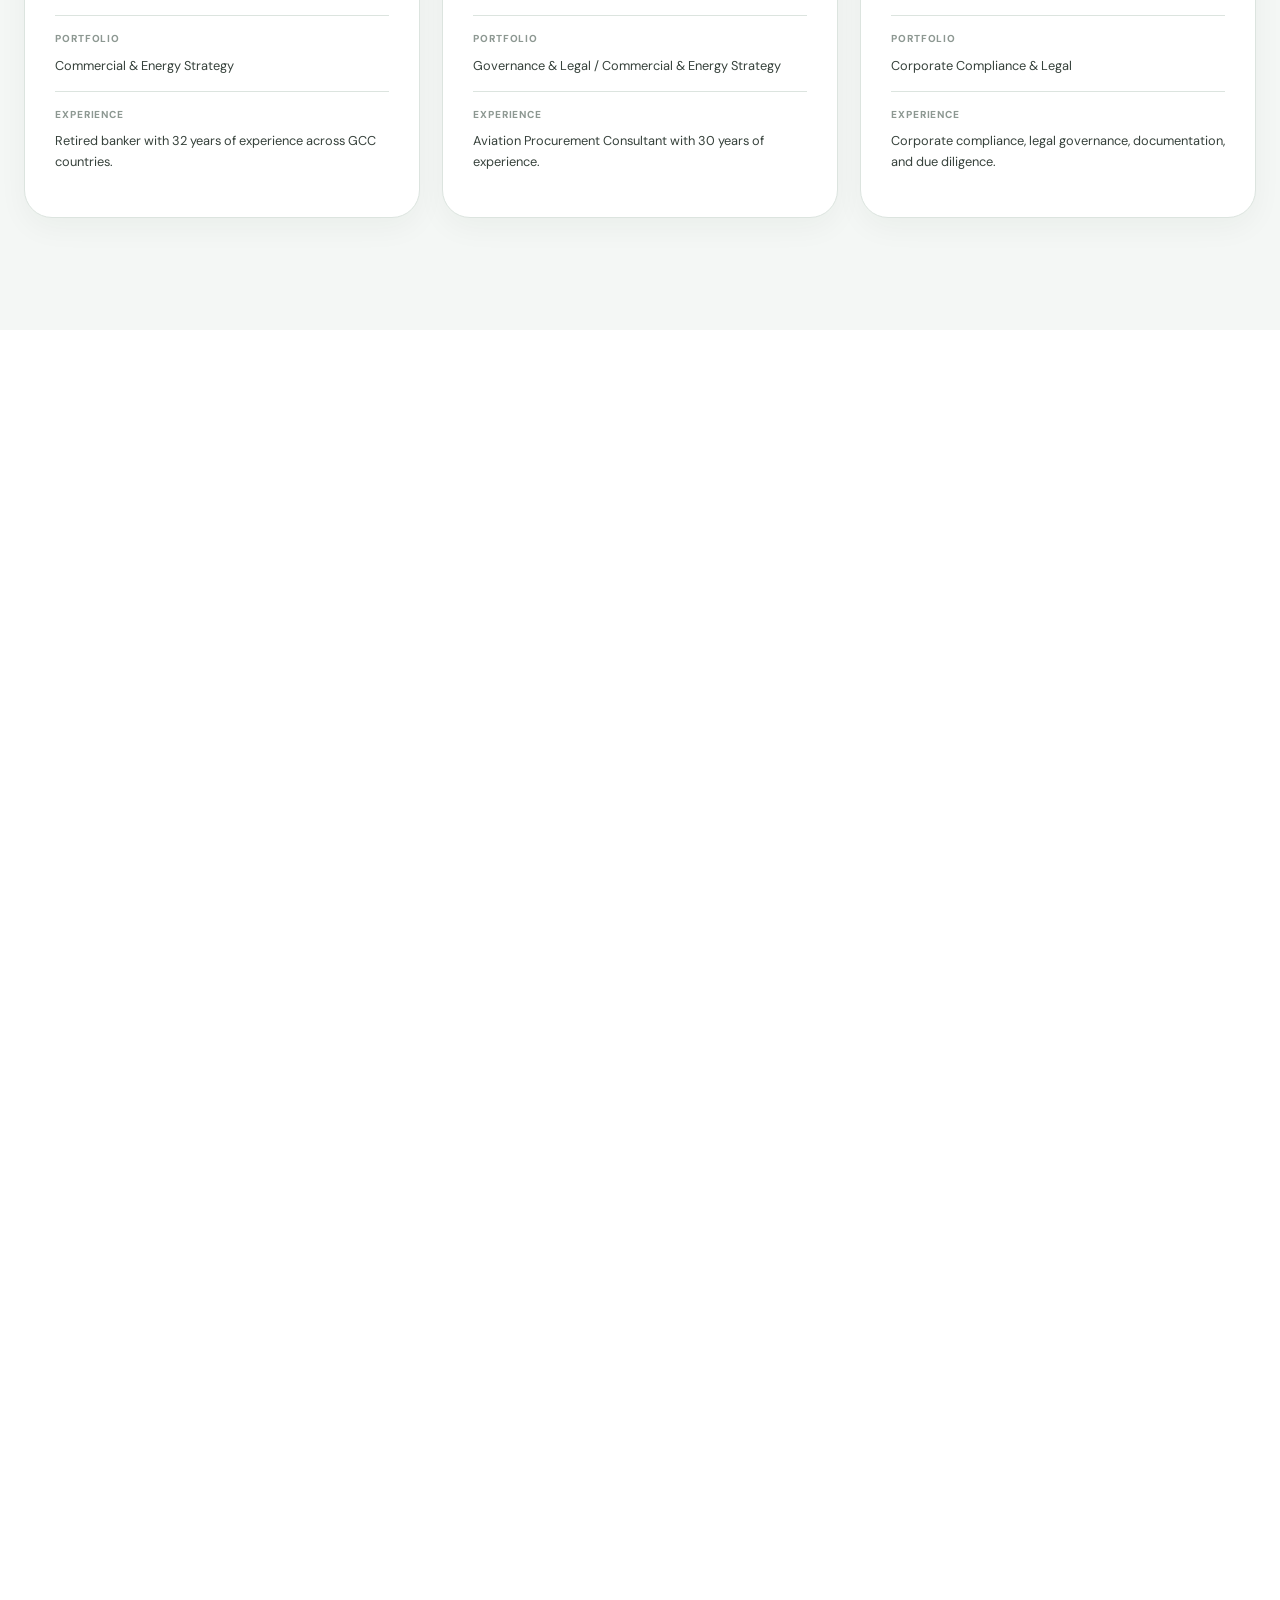
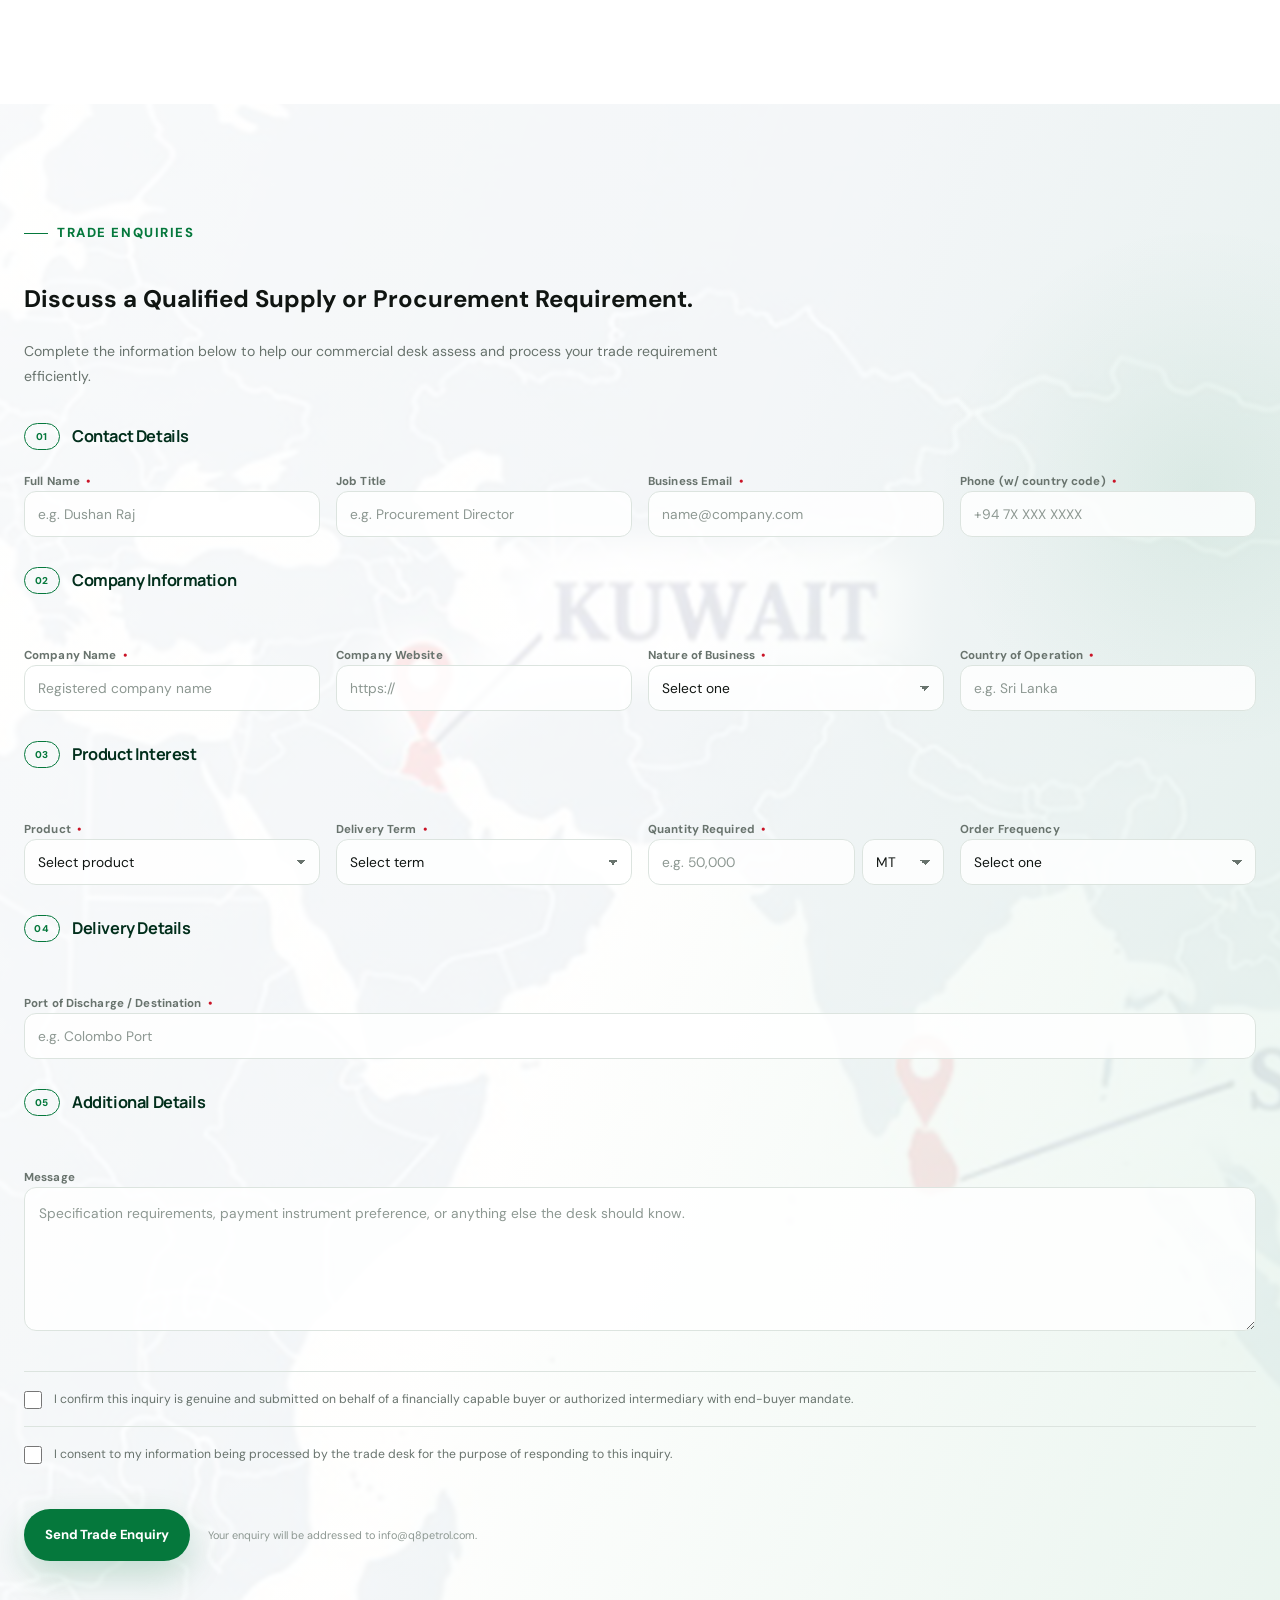
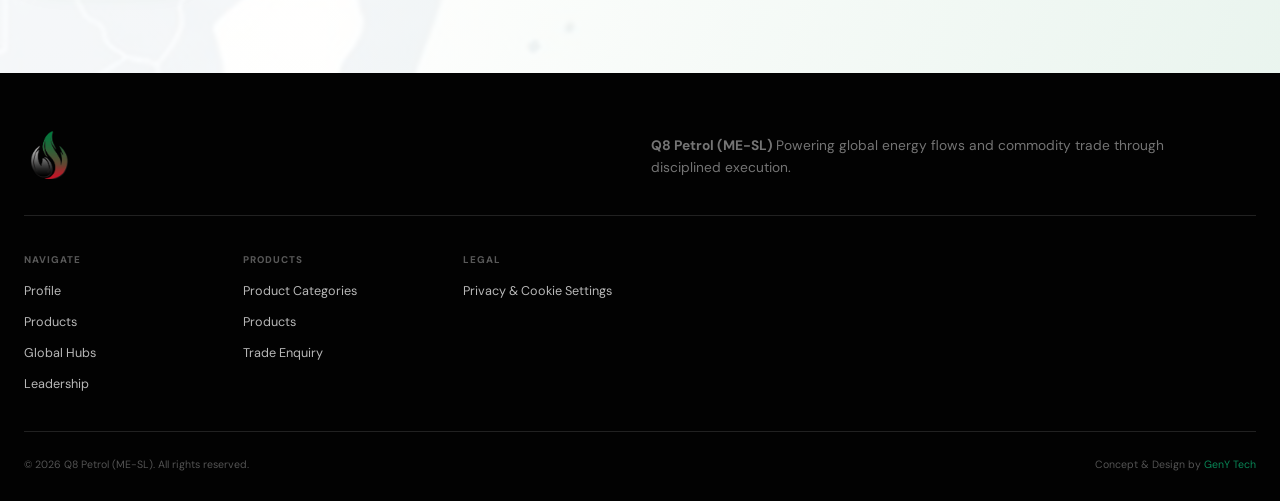
==== commit b29fab0a: "Update index.html" ====
--- a/index.html
+++ b/index.html
@@ -727,7 +727,7 @@
             <article class="leader-card" data-reveal="" data-reveal-delay="160">
               <div class="leader-card__portrait">
                 <img
-                  alt="Eisha Shauna"
+                  alt="Shauna PEN"
                   loading="lazy"
                   draggable="false"
                   oncontextmenu="return false;"
@@ -741,7 +741,7 @@
               </div>
               <div class="leader-card__body">
                 <p class="leader-card__index">03</p>
-                <h3>Eisha Shauna</h3>
+                <h3>Shauna PEN</h3>
                 <p class="leader-card__summary">
                   Directing Q8 Petrol (ME-SL)’s corporate compliance and legal
                   governance framework across international commodity
